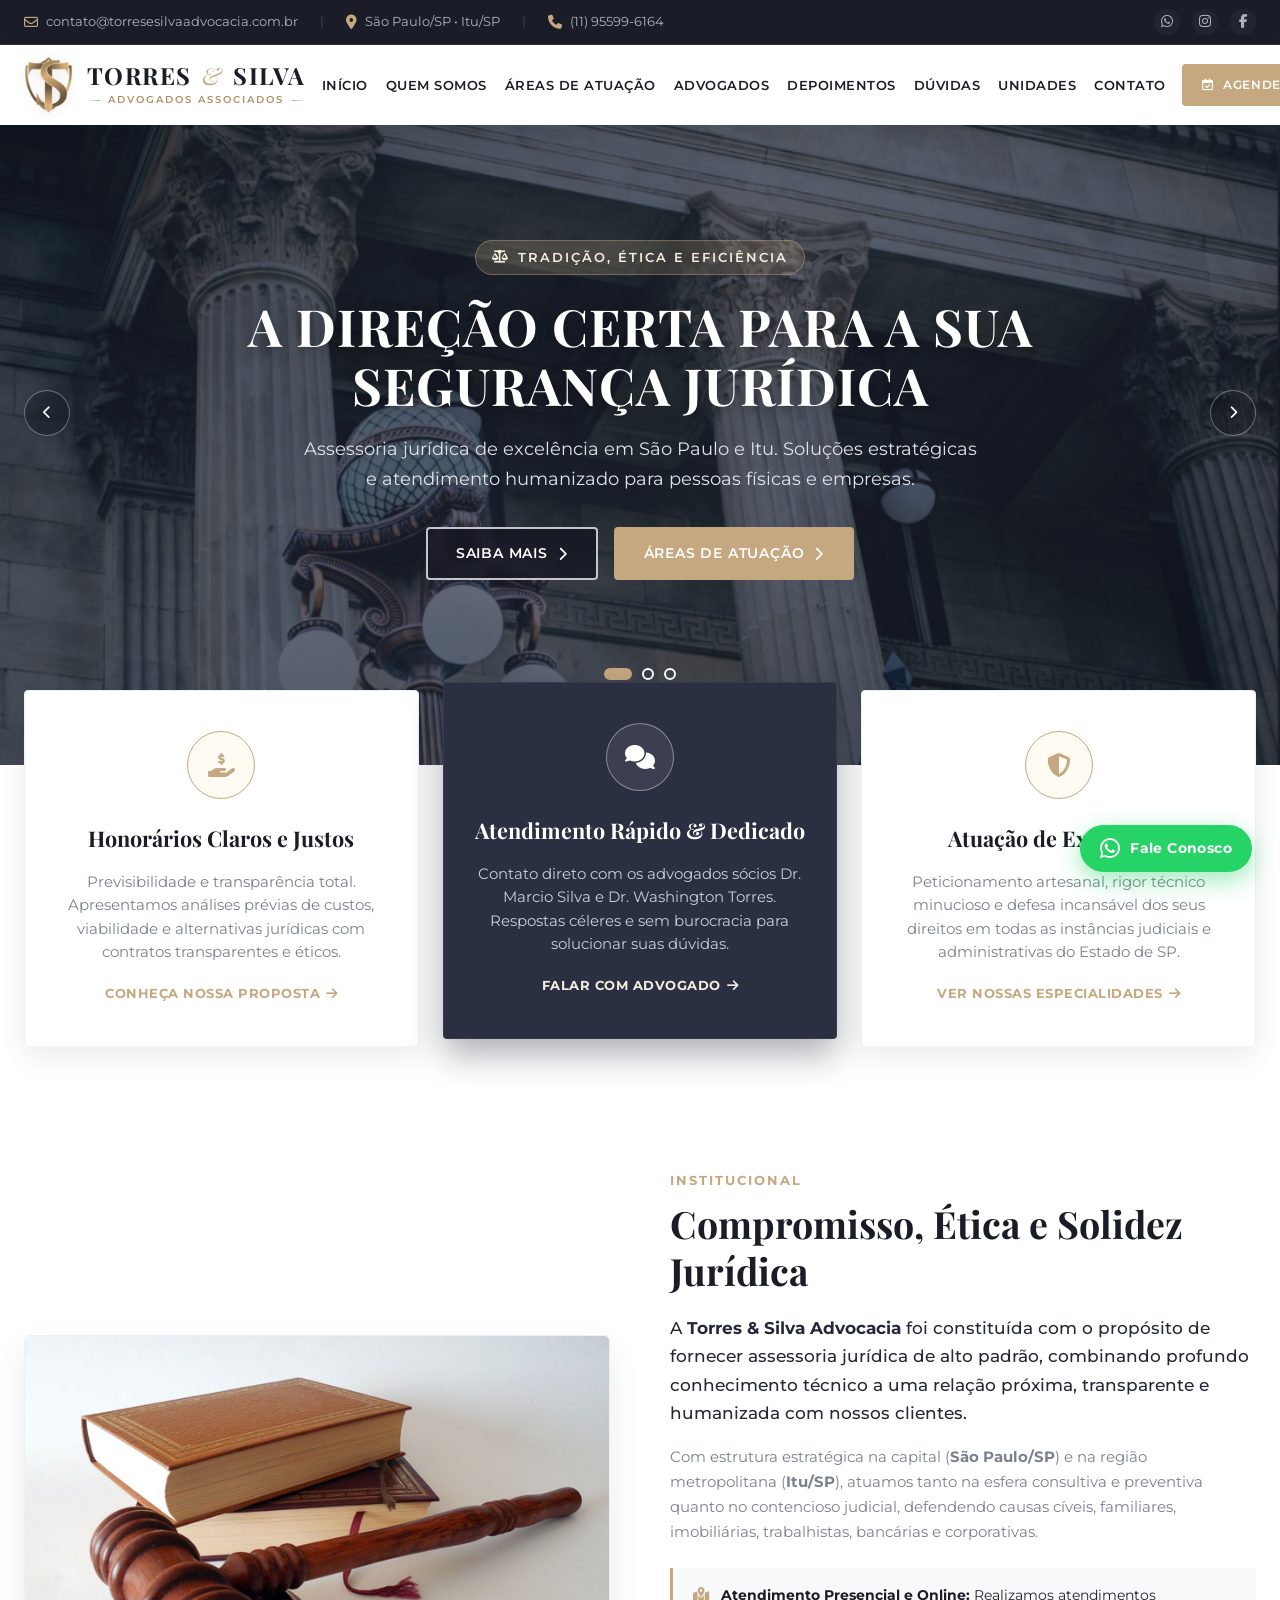
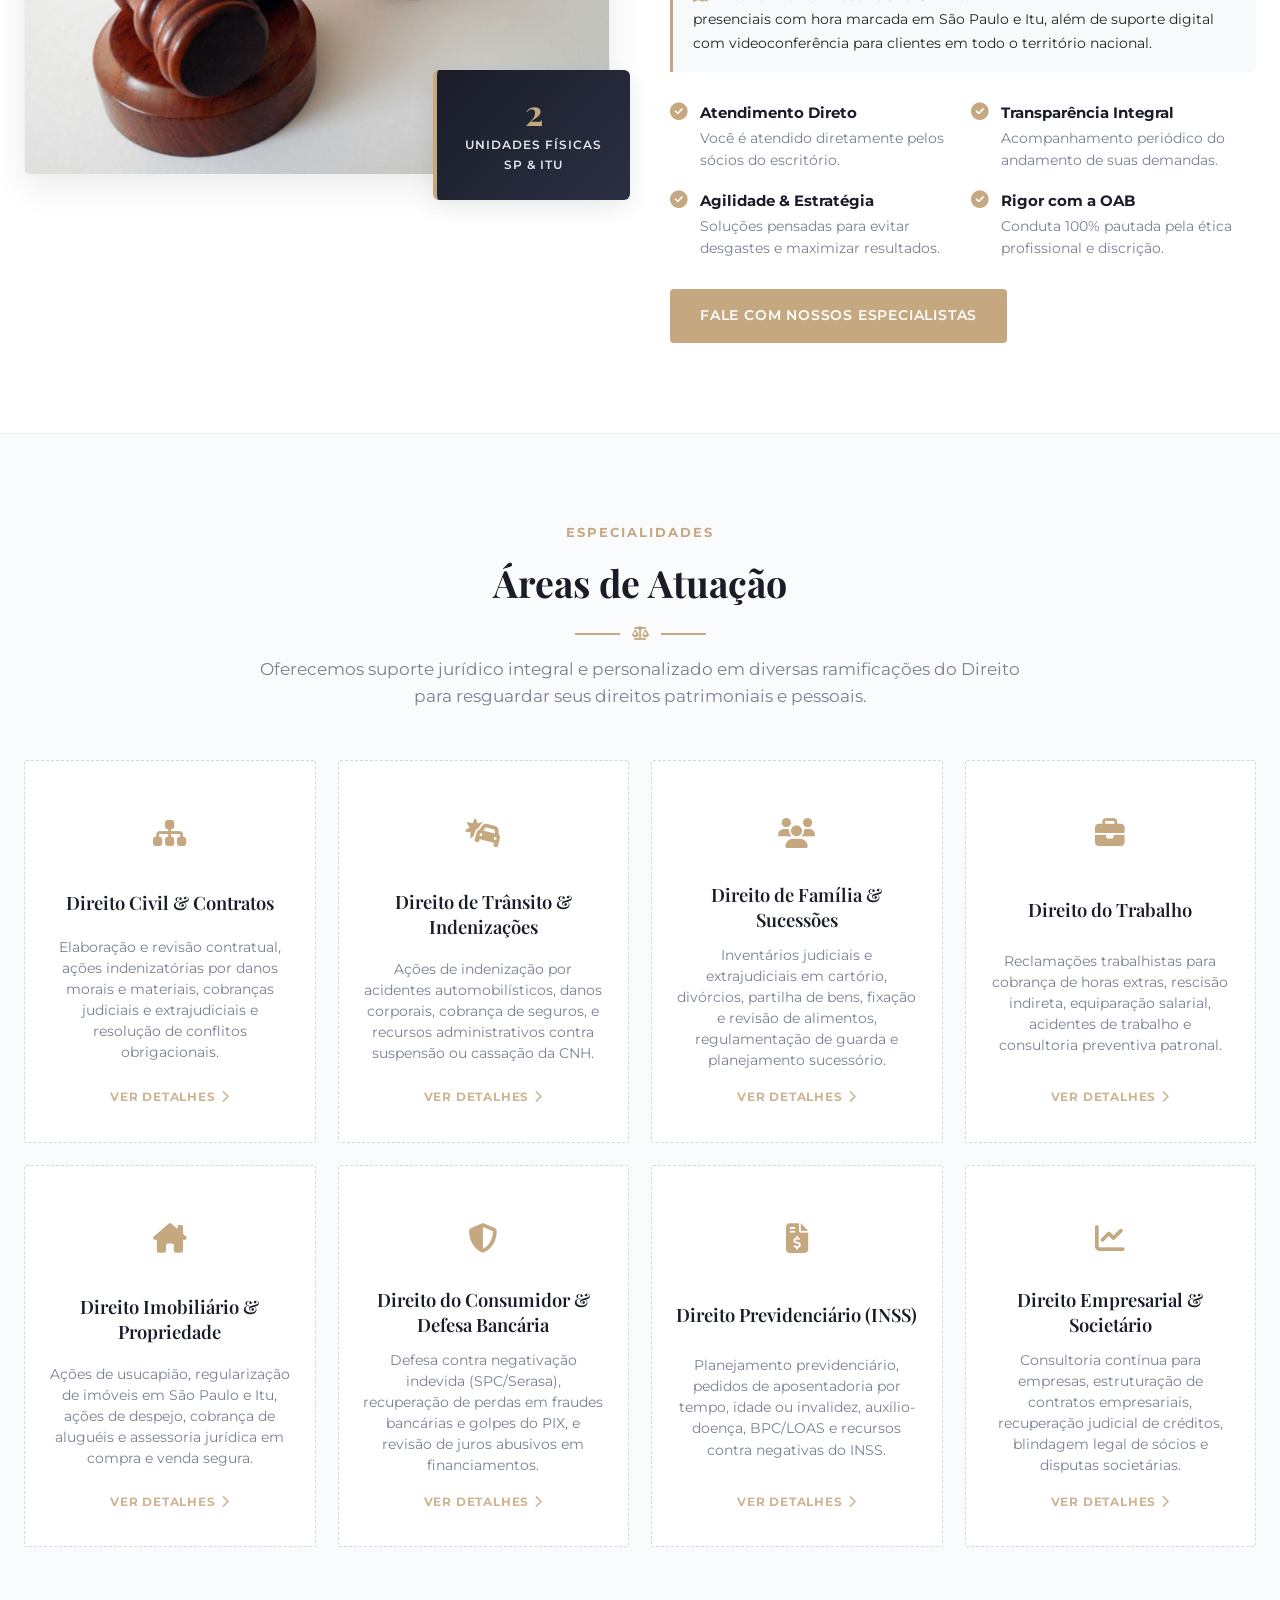
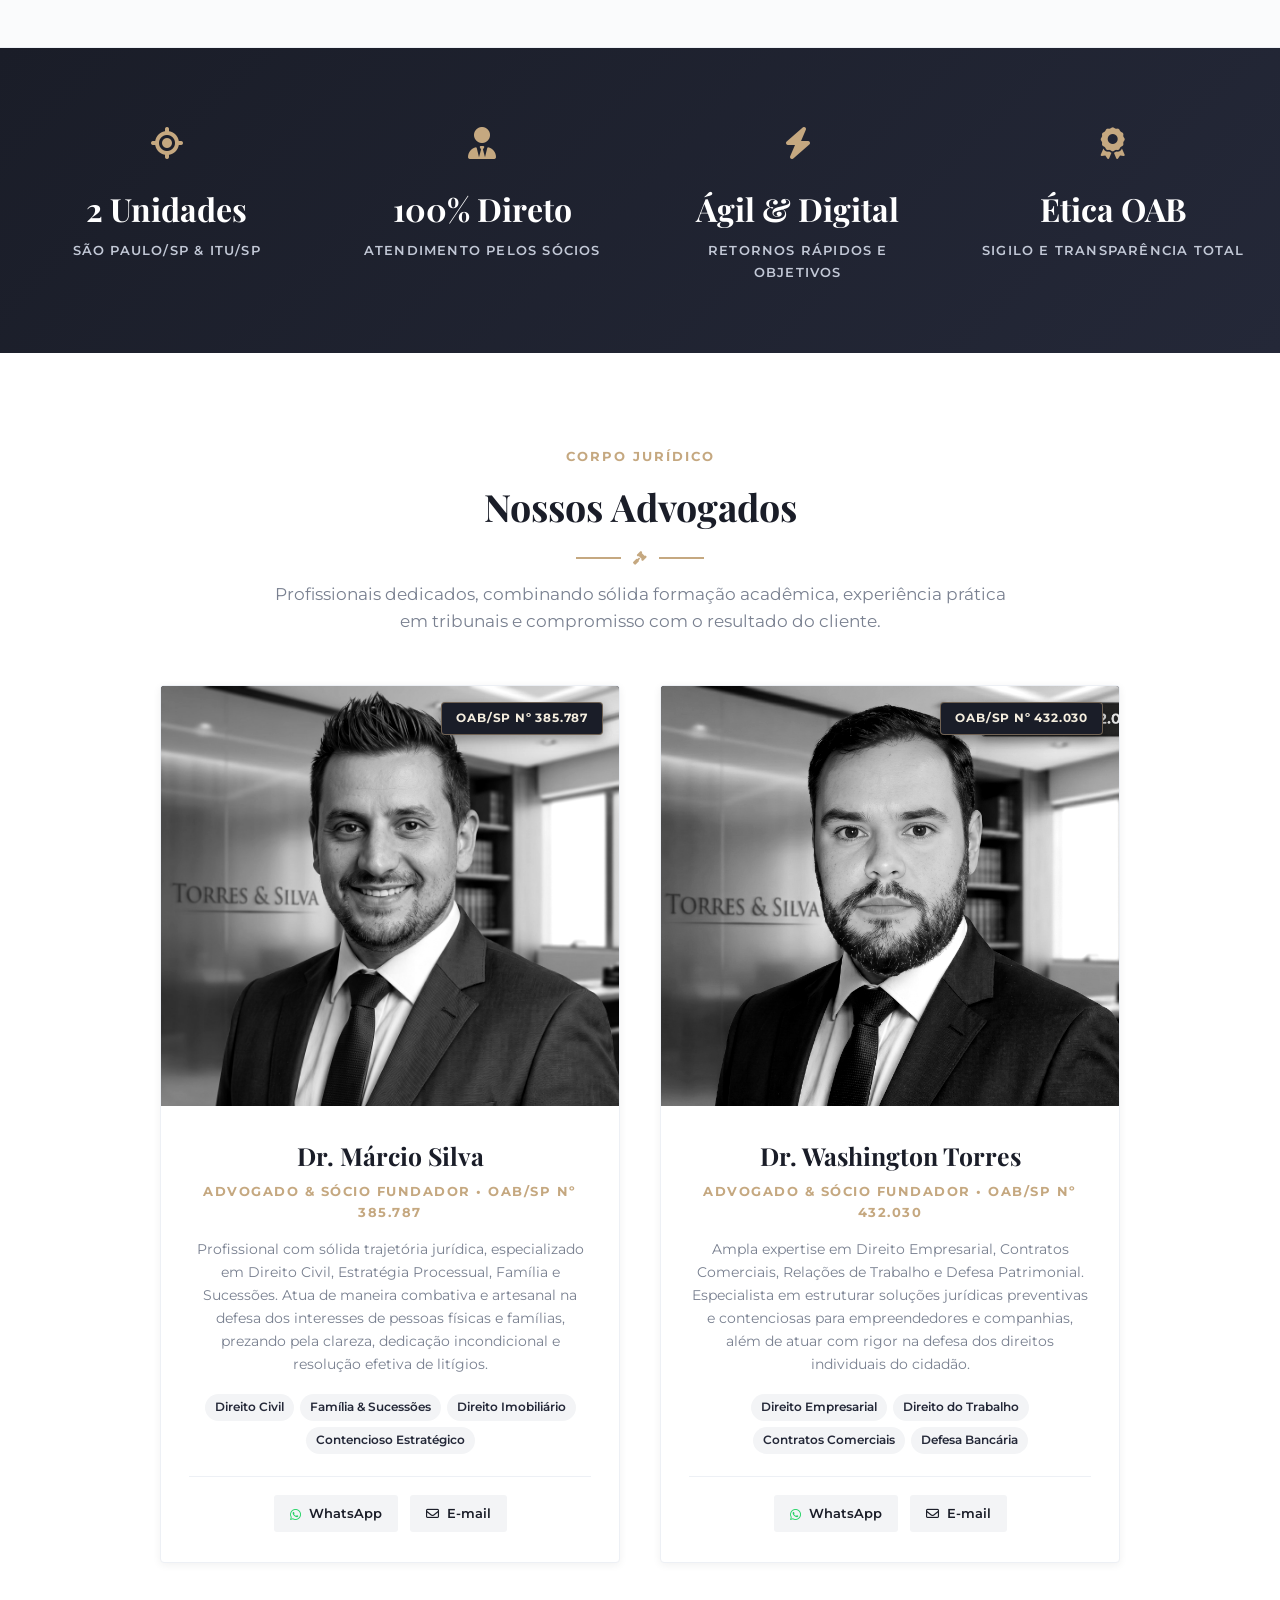
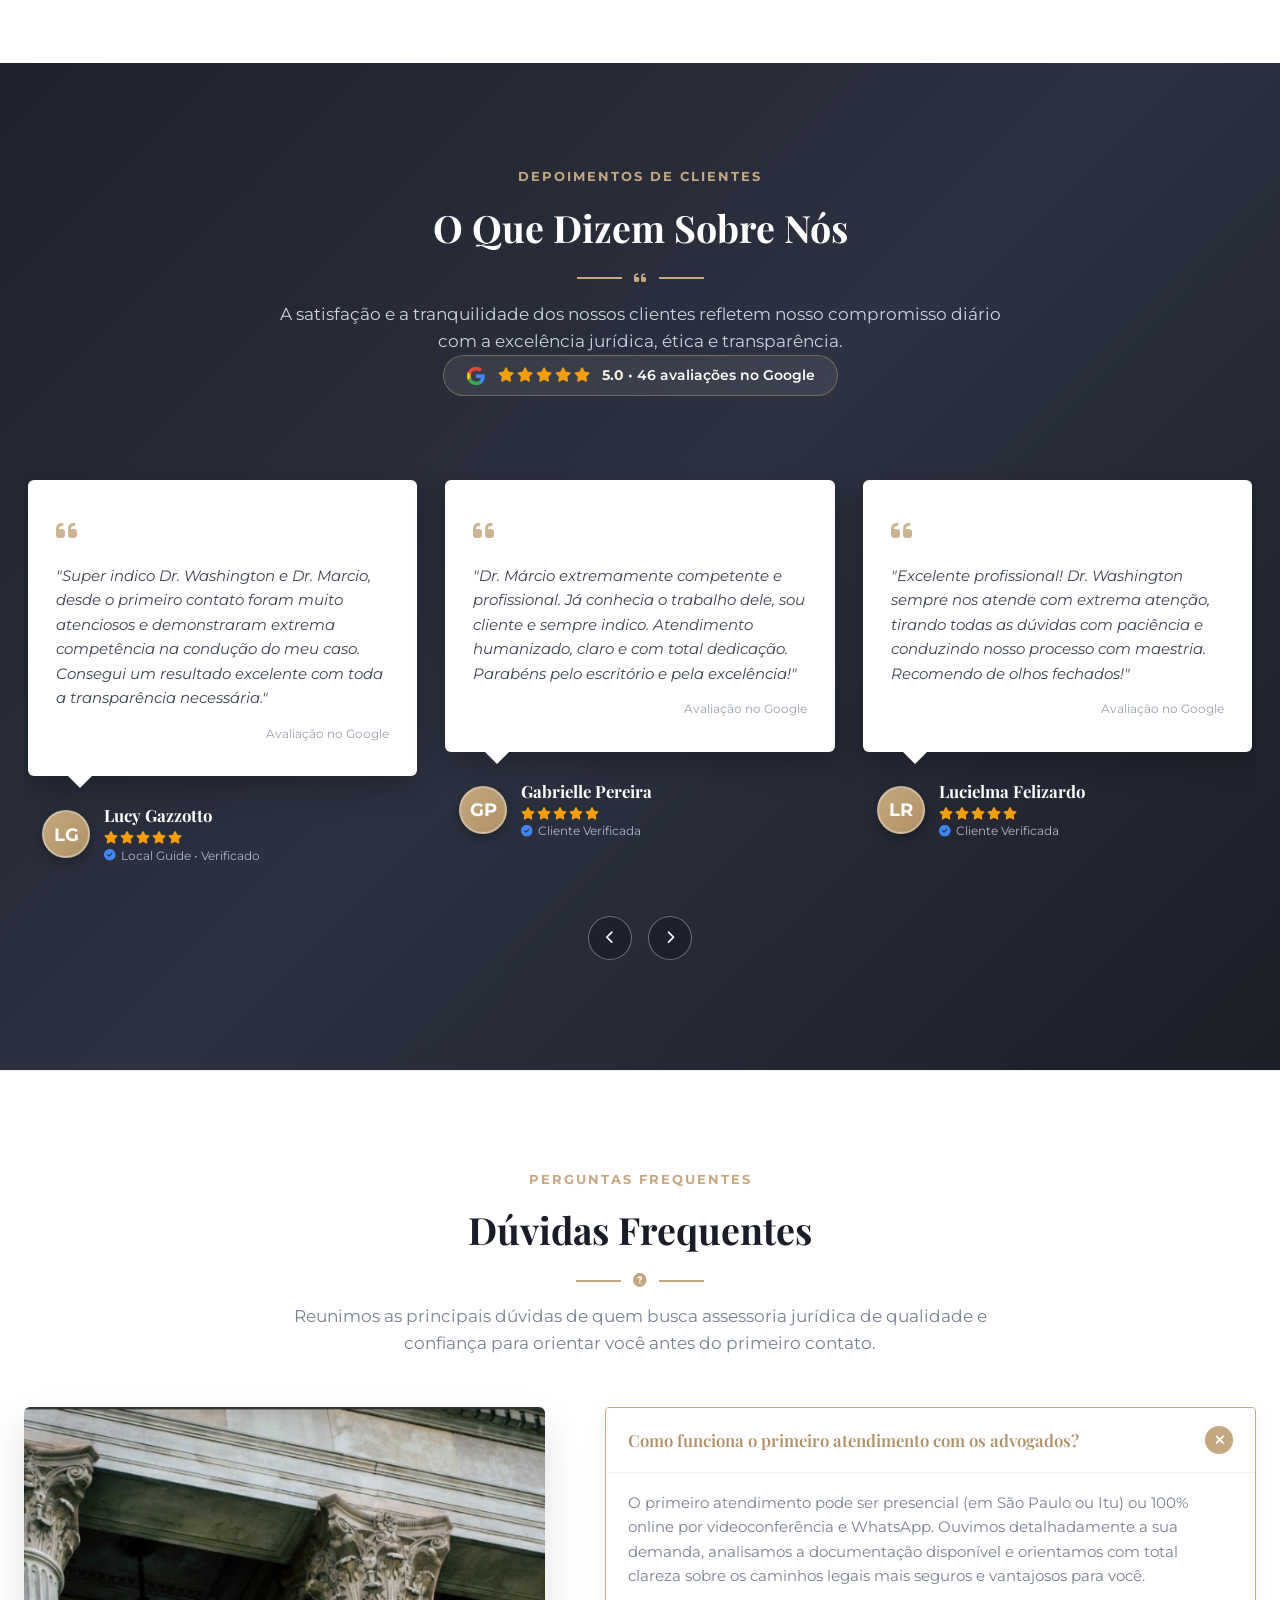
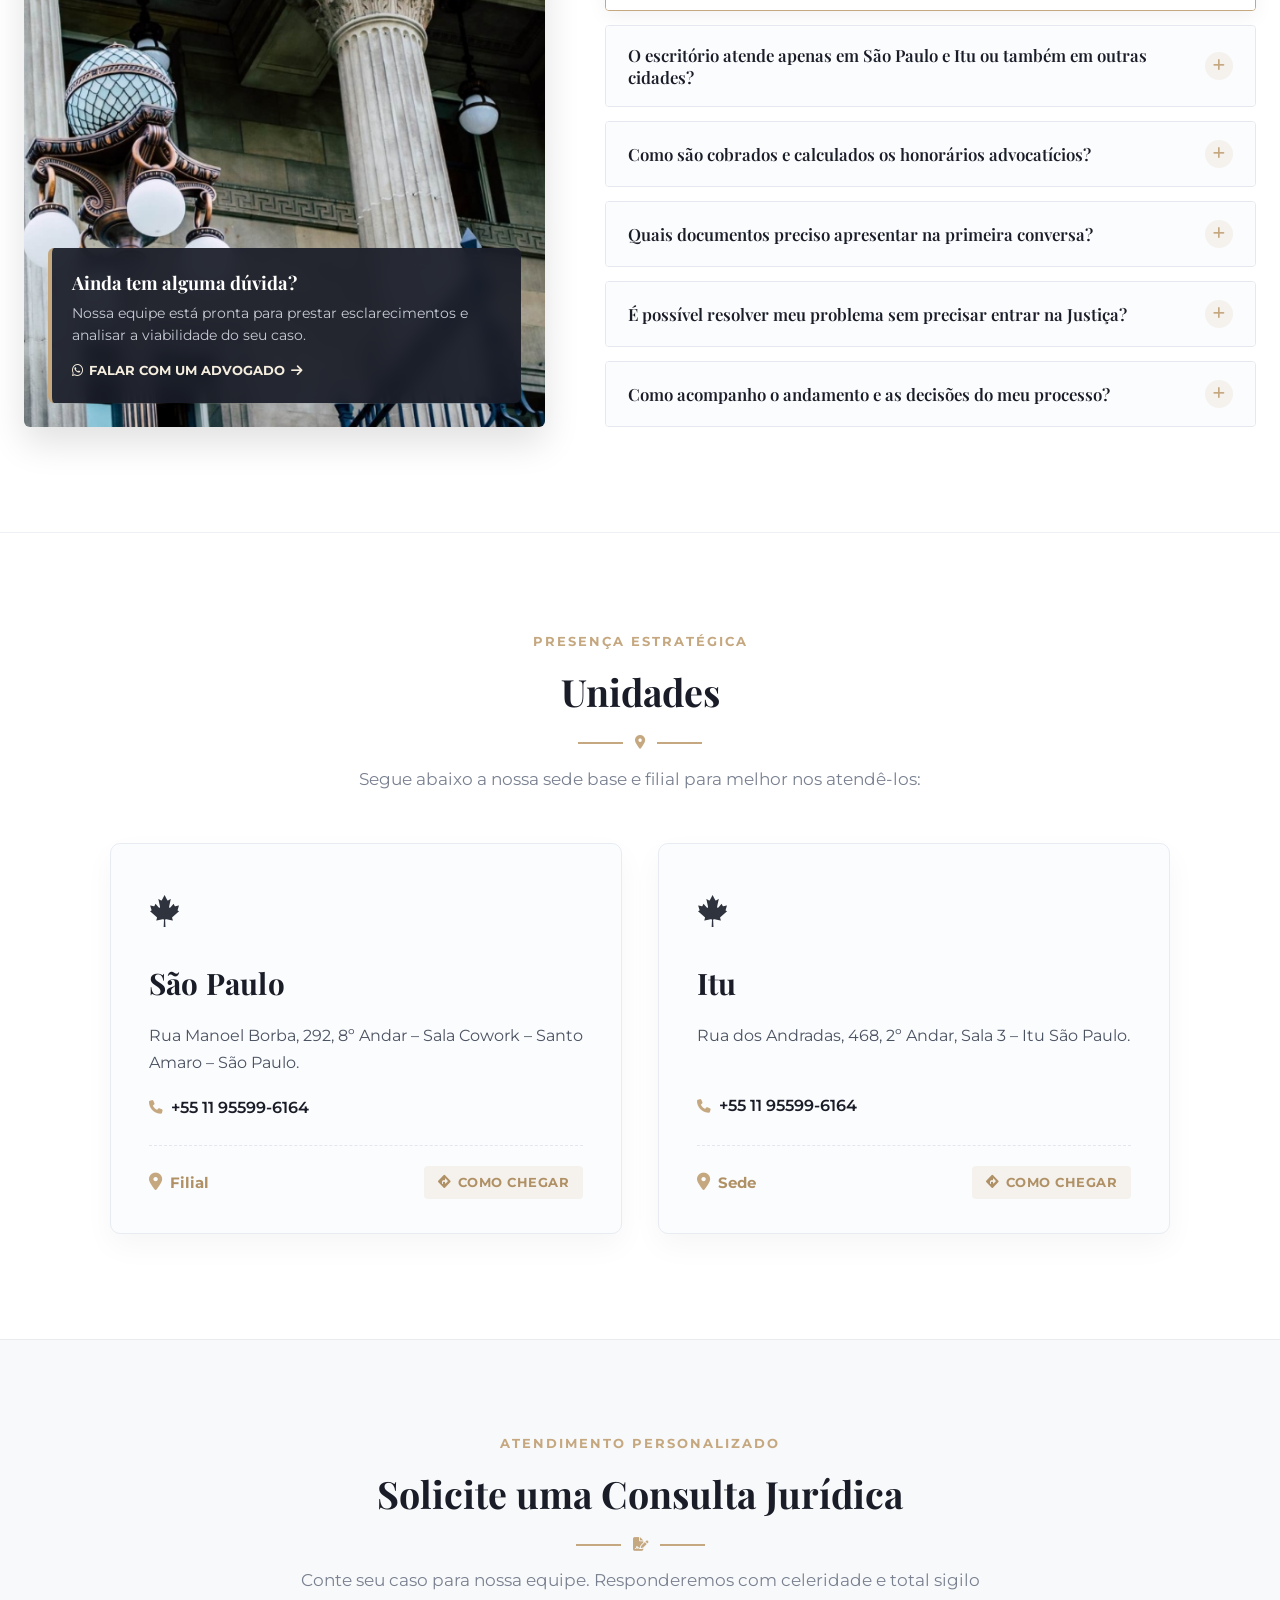
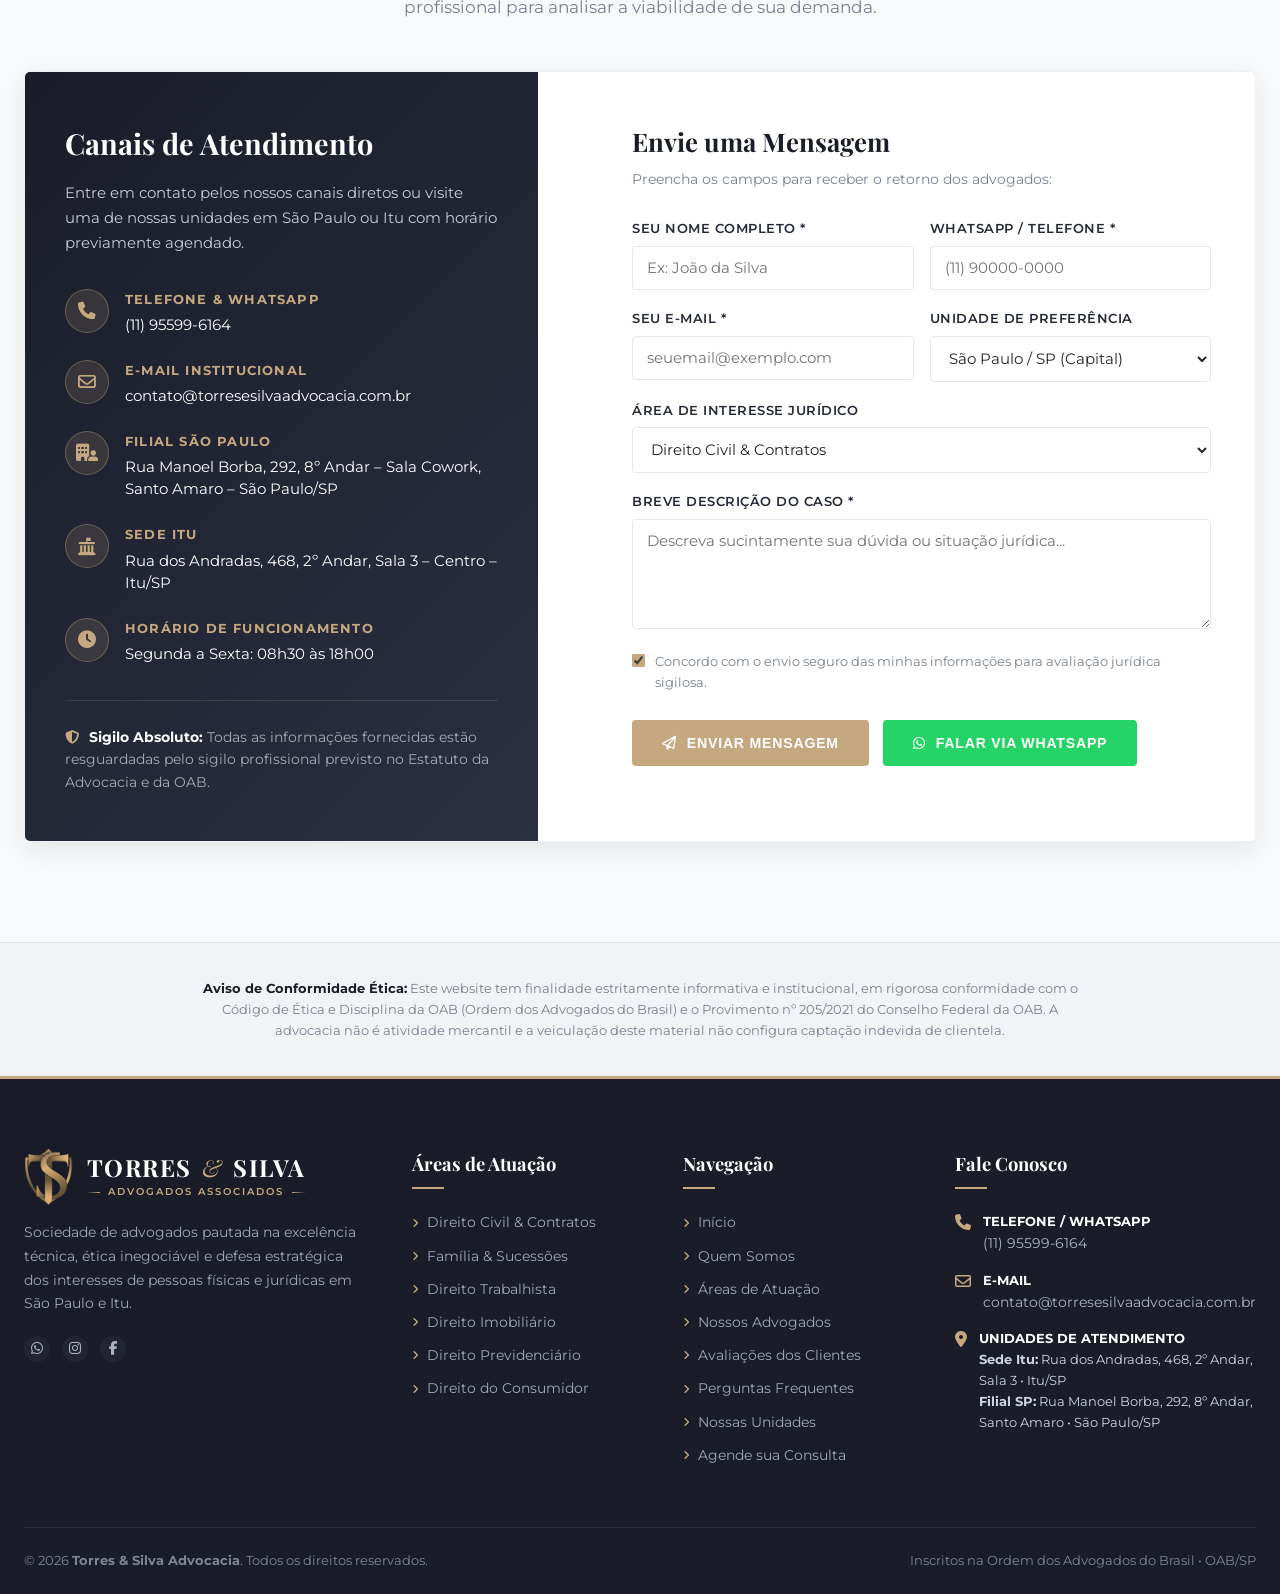
==== index.html @ d755db5c "fix: atualizar foto oficial do Dr. Washington Torres enviada pelo cliente" ====
<!DOCTYPE html>
<html lang="pt-BR">
<head>
  <meta charset="UTF-8">
  <meta name="viewport" content="width=device-width, initial-scale=1.0">
  <title>Torres & Silva Advocacia | Escritório Jurídico em São Paulo e Itu</title>
  <meta name="description" content="Torres & Silva Advocacia. Assessoria jurídica de excelência liderada pelo Dr. Marcio Silva e Dr. Washington Torres. Atuação em São Paulo/SP e Itu/SP nas áreas Cível, Família, Trabalhista, Imobiliário, Consumidor, Previdenciário e Empresarial.">
  <meta name="keywords" content="advogado são paulo, advogado itu, torres e silva advocacia, dr marcio silva, washington torres, direito civil, direito de família, inventário itu, direito trabalhista, direito imobiliário">
  <meta name="author" content="Torres & Silva Advocacia">
  
  <link rel="canonical" href="https://torresesilvaadvocacia.com.br/">

  <!-- Open Graph / Redes Sociais / WhatsApp Preview -->
  <meta property="og:type" content="website">
  <meta property="og:url" content="https://torresesilvaadvocacia.com.br/">
  <meta property="og:title" content="Torres & Silva Advocacia | São Paulo e Itu">
  <meta property="og:description" content="Soluções jurídicas estratégicas, éticas e personalizadas. Fale diretamente com o Dr. Marcio Silva e Dr. Washington Torres.">
  <meta property="og:image" content="https://torresesilvaadvocacia.com.br/assets/images/hero-columns.jpg">
  <meta property="og:locale" content="pt_BR">

  <!-- Twitter Card -->
  <meta name="twitter:card" content="summary_large_image">
  <meta name="twitter:title" content="Torres & Silva Advocacia | São Paulo e Itu">
  <meta name="twitter:description" content="Assessoria jurídica de alto padrão em São Paulo e Itu. Soluções estratégicas e atendimento humanizado.">
  <meta name="twitter:image" content="https://torresesilvaadvocacia.com.br/assets/images/hero-columns.jpg">

  <!-- Schema.org Dados Estruturados (Google Rich Snippets) -->
  <script type="application/ld+json">
  {
    "@context": "https://schema.org",
    "@type": "LegalService",
    "name": "Torres & Silva Advocacia",
    "alternateName": "Torres & Silva Advogados Associados",
    "url": "https://torresesilvaadvocacia.com.br",
    "logo": "https://torresesilvaadvocacia.com.br/assets/images/logo-shield.png",
    "image": "https://torresesilvaadvocacia.com.br/assets/images/hero-columns.jpg",
    "description": "Assessoria jurídica de excelência liderada pelo Dr. Marcio Silva (OAB/SP nº 385.787) e Dr. Washington Torres (OAB/SP nº 432.030). Atuação em São Paulo e Itu.",
    "telephone": "+55-11-95599-6164",
    "email": "contato@torresesilvaadvocacia.com.br",
    "priceRange": "$$",
    "address": [
      {
        "@type": "PostalAddress",
        "streetAddress": "Rua dos Andradas, 468, 2º Andar, Sala 3",
        "addressLocality": "Itu",
        "addressRegion": "SP",
        "addressCountry": "BR"
      },
      {
        "@type": "PostalAddress",
        "streetAddress": "Rua Manoel Borba, 292, 8º Andar, Sala Cowork, Santo Amaro",
        "addressLocality": "São Paulo",
        "addressRegion": "SP",
        "addressCountry": "BR"
      }
    ],
    "aggregateRating": {
      "@type": "AggregateRating",
      "ratingValue": "5.0",
      "reviewCount": "46"
    },
    "sameAs": [
      "https://www.instagram.com/torres_e_silva/",
      "https://www.facebook.com/profile.php?id=61554470925844"
    ]
  }
  </script>

  <!-- Favicon Oficial TS -->
  <link rel="icon" type="image/x-icon" href="favicon.ico">
  <link rel="shortcut icon" type="image/x-icon" href="favicon.ico">
  <link rel="icon" type="image/png" sizes="32x32" href="assets/images/favicon-32x32.png">
  <link rel="icon" type="image/png" sizes="16x16" href="assets/images/favicon-16x16.png">
  <link rel="apple-touch-icon" sizes="180x180" href="assets/images/apple-touch-icon.png">
  <link rel="manifest" href="site.webmanifest">
  <meta name="theme-color" content="#141722">

  <!-- Google Fonts & Font Awesome Icons -->
  <link rel="preconnect" href="https://fonts.googleapis.com">
  <link rel="preconnect" href="https://fonts.gstatic.com" crossorigin>
  <link href="https://fonts.googleapis.com/css2?family=Montserrat:wght@300;400;500;600;700&family=Playfair+Display:ital,wght@0,400;0,600;0,700;0,800;1,400&display=swap" rel="stylesheet">
  <link rel="stylesheet" href="https://cdnjs.cloudflare.com/ajax/libs/font-awesome/6.5.1/css/all.min.css">

  <!-- CSS Customizado com Cache-Buster -->
  <link rel="stylesheet" href="css/style.css?v=1.2">
</head>
<body>

  <!-- ===================================================================
       TOP BAR (Screenshot 1 & 2)
       =================================================================== -->
  <div class="top-bar">
    <div class="container">
      <div class="top-bar-left">
        <div class="top-bar-item top-bar-email">
          <i class="fa-regular fa-envelope"></i>
          <a href="mailto:contato@torresesilvaadvocacia.com.br">contato@torresesilvaadvocacia.com.br</a>
        </div>
        <span class="top-bar-separator top-bar-sep-email">|</span>
        <div class="top-bar-item top-bar-location">
          <i class="fa-solid fa-location-dot"></i>
          <span>São Paulo/SP &bull; Itu/SP</span>
        </div>
        <span class="top-bar-separator">|</span>
        <div class="top-bar-item top-bar-phone">
          <i class="fa-solid fa-phone"></i>
          <a href="tel:+5511955996164">(11) 95599-6164</a>
        </div>
      </div>

      <div class="top-bar-right">
        <a href="https://wa.me/5511955996164?text=Ol%C3%A1%2C%20gostaria%20de%20informa%C3%A7%C3%B5es%20sobre%20atendimento%20jur%C3%ADdico." target="_blank" class="top-social-link" title="WhatsApp Oficial">
          <i class="fa-brands fa-whatsapp"></i>
        </a>
        <a href="https://www.instagram.com/torres_e_silva/" target="_blank" class="top-social-link" title="Instagram @torres_e_silva">
          <i class="fa-brands fa-instagram"></i>
        </a>
        <a href="https://www.facebook.com/profile.php?id=61554470925844" target="_blank" class="top-social-link" title="Facebook Torres & Silva Advocacia">
          <i class="fa-brands fa-facebook-f"></i>
        </a>
      </div>
    </div>
  </div>

  <!-- ===================================================================
       HEADER & NAVBAR
       =================================================================== -->
  <header class="main-header">
    <div class="container">
      <nav class="navbar">
        <!-- Logo Oficial Adaptado -->
        <a href="#inicio" class="site-logo" title="Torres & Silva Advogados Associados">
          <img src="assets/images/logo-shield.png" alt="Brasão Torres & Silva" class="logo-shield-img">
          <div class="logo-text-wrap">
            <span class="logo-brand">TORRES <span class="logo-amp">&</span> SILVA</span>
            <span class="logo-sub">ADVOGADOS ASSOCIADOS</span>
          </div>
        </a>

        <!-- Menu Desktop -->
        <ul class="nav-menu">
          <li><a href="#inicio" class="nav-link active">Início</a></li>
          <li><a href="#sobre" class="nav-link">Quem Somos</a></li>
          <li><a href="#areas" class="nav-link">Áreas de Atuação</a></li>
          <li><a href="#advogados" class="nav-link">Advogados</a></li>
          <li><a href="#depoimentos" class="nav-link">Depoimentos</a></li>
          <li><a href="#duvidas" class="nav-link">Dúvidas</a></li>
          <li><a href="#unidades" class="nav-link">Unidades</a></li>
          <li><a href="#contato" class="nav-link">Contato</a></li>
        </ul>

        <!-- Botão CTA -->
        <div class="header-cta">
          <a href="#contato" class="btn btn-gold">
            <i class="fa-regular fa-calendar-check"></i> Agende sua Consulta
          </a>
        </div>

        <!-- Botão Mobile -->
        <button class="mobile-toggle" aria-label="Abrir Menu">
          <i class="fa-solid fa-bars"></i>
        </button>
      </nav>
    </div>
  </header>

  <main>
    <!-- ===================================================================
         HERO CAROUSEL / SLIDER (Screenshots 1 & 2)
         =================================================================== -->
    <section class="hero-slider-section" id="inicio">
      <div class="hero-slider">
        <!-- Slide 1: Colunas clássicas (Screenshot 1) -->
        <div class="hero-slide active" style="background-image: url('assets/images/hero-columns.jpg');">
          <div class="hero-overlay"></div>
          <div class="container hero-content">
            <span class="hero-badge">
              <i class="fa-solid fa-scale-balanced"></i> Tradição, Ética e Eficiência
            </span>
            <h1 class="hero-title">A DIREÇÃO CERTA PARA A SUA SEGURANÇA JURÍDICA</h1>
            <p class="hero-description">
              Assessoria jurídica de excelência em São Paulo e Itu. Soluções estratégicas e atendimento humanizado para pessoas físicas e empresas.
            </p>
            <div class="hero-actions">
              <a href="#sobre" class="btn btn-outline-white">Saiba Mais <i class="fa-solid fa-chevron-right"></i></a>
              <a href="#areas" class="btn btn-gold">Áreas de Atuação <i class="fa-solid fa-chevron-right"></i></a>
            </div>
          </div>
        </div>

        <!-- Slide 2: Deusa Themis / Balança (Screenshot 2) -->
        <div class="hero-slide" style="background-image: url('assets/images/hero-themis.jpg');">
          <div class="hero-overlay"></div>
          <div class="container hero-content">
            <span class="hero-badge">
              <i class="fa-solid fa-shield-halved"></i> Defesa Combativa e Personalizada
            </span>
            <h2 class="hero-title">SOLUÇÕES JURÍDICAS EFICAZES E ESTRATÉGICAS</h2>
            <p class="hero-description">
              Atuação consultiva e contenciosa com rigor técnico, transparência total e proximidade direta com os advogados responsáveis.
            </p>
            <div class="hero-actions">
              <a href="https://wa.me/5511955996164?text=Ol%C3%A1%2C%20gostaria%20de%20falar%20com%20um%20advogado%20da%20Torres%20%26%20Silva." target="_blank" class="btn btn-whatsapp-solid">
                <i class="fa-brands fa-whatsapp"></i> Falar no WhatsApp
              </a>
              <a href="#contato" class="btn btn-gold">Agendar Consulta <i class="fa-solid fa-chevron-right"></i></a>
            </div>
          </div>
        </div>

        <!-- Slide 3: Atendimento e Foco em Resultados (Corredor Corporativo) -->
        <div class="hero-slide" style="background-image: url('assets/images/hero-corridor.jpg');">
          <div class="hero-overlay"></div>
          <div class="container hero-content">
            <span class="hero-badge">
              <i class="fa-solid fa-users"></i> Atendimento em São Paulo & Itu
            </span>
            <h2 class="hero-title">DEFESA INCANSÁVEL DOS SEUS INTERESSES</h2>
            <p class="hero-description">
              Sob a liderança dos sócios fundadores Dr. Marcio Silva e Dr. Washington Torres, unimos conhecimento jurídico sólido e foco em resultados.
            </p>
            <div class="hero-actions">
              <a href="#advogados" class="btn btn-outline-white">Conheça os Advogados <i class="fa-solid fa-chevron-right"></i></a>
              <a href="#contato" class="btn btn-gold">Fale Conosco <i class="fa-solid fa-chevron-right"></i></a>
            </div>
          </div>
        </div>
      </div>

      <!-- Controles do Slider (Screenshot 1 & 2) -->
      <button class="slider-arrow slider-prev" aria-label="Slide anterior">
        <i class="fa-solid fa-chevron-left"></i>
      </button>
      <button class="slider-arrow slider-next" aria-label="Próximo slide">
        <i class="fa-solid fa-chevron-right"></i>
      </button>

      <!-- Indicadores de Pontos -->
      <div class="slider-dots">
        <button class="dot active" data-slide="0" aria-label="Ir para slide 1"></button>
        <button class="dot" data-slide="1" aria-label="Ir para slide 2"></button>
        <button class="dot" data-slide="2" aria-label="Ir para slide 3"></button>
      </div>
    </section>

    <!-- ===================================================================
         3 OVERLAPPING FEATURE CARDS (Screenshot 3)
         =================================================================== -->
    <section class="overlap-cards-section">
      <div class="container">
        <div class="cards-grid-3">
          <!-- Card 1: Honorários Justos e Claros (Fair Fees) -->
          <div class="feature-card card-white">
            <div class="card-icon-circle">
              <i class="fa-solid fa-hand-holding-dollar"></i>
            </div>
            <h3>Honorários Claros e Justos</h3>
            <p>
              Previsibilidade e transparência total. Apresentamos análises prévias de custos, viabilidade e alternativas jurídicas com contratos transparentes e éticos.
            </p>
            <a href="#contato" class="card-link">Conheça Nossa Proposta <i class="fa-solid fa-arrow-right"></i></a>
          </div>

          <!-- Card 2: Consulta & Atendimento Rápido (Free Consultation - Destaque escuro) -->
          <div class="feature-card card-dark">
            <div class="card-icon-circle">
              <i class="fa-solid fa-comments"></i>
            </div>
            <h3>Atendimento Rápido & Dedicado</h3>
            <p>
              Contato direto com os advogados sócios Dr. Marcio Silva e Dr. Washington Torres. Respostas céleres e sem burocracia para solucionar suas dúvidas.
            </p>
            <a href="https://wa.me/5511955996164?text=Ol%C3%A1%2C%20gostaria%20de%20um%20atendimento%20jur%C3%ADdico." target="_blank" class="card-link">Falar com Advogado <i class="fa-solid fa-arrow-right"></i></a>
          </div>

          <!-- Card 3: Atuação de Excelência (Quality Representation) -->
          <div class="feature-card card-white">
            <div class="card-icon-circle">
              <i class="fa-solid fa-shield-halved"></i>
            </div>
            <h3>Atuação de Excelência</h3>
            <p>
              Peticionamento artesanal, rigor técnico minucioso e defesa incansável dos seus direitos em todas as instâncias judiciais e administrativas do Estado de SP.
            </p>
            <a href="#areas" class="card-link">Ver Nossas Especialidades <i class="fa-solid fa-arrow-right"></i></a>
          </div>
        </div>
      </div>
    </section>

    <!-- ===================================================================
         QUEM SOMOS (SOBRE O ESCRITÓRIO)
         =================================================================== -->
    <section class="about-section" id="sobre">
      <div class="container">
        <div class="about-grid">
          <div class="about-image-wrapper">
            <img src="assets/images/martelo-livros-direito.png" alt="Torres & Silva Advocacia - Compromisso e Justiça" class="about-main-img">
            <div class="about-experience-badge">
              <div class="badge-number">2</div>
              <div class="badge-text">Unidades Físicas<br>SP & Itu</div>
            </div>
          </div>

          <div class="about-content">
            <span class="sub-badge">Institucional</span>
            <h2>Compromisso, Ética e Solidez Jurídica</h2>
            <p class="about-lead">
              A <strong>Torres & Silva Advocacia</strong> foi constituída com o propósito de fornecer assessoria jurídica de alto padrão, combinando profundo conhecimento técnico a uma relação próxima, transparente e humanizada com nossos clientes.
            </p>
            <p class="about-text">
              Com estrutura estratégica na capital (<strong>São Paulo/SP</strong>) e na região metropolitana (<strong>Itu/SP</strong>), atuamos tanto na esfera consultiva e preventiva quanto no contencioso judicial, defendendo causas cíveis, familiares, imobiliárias, trabalhistas, bancárias e corporativas.
            </p>

            <div class="about-locations-box">
              <i class="fa-solid fa-map-location-dot" style="color: var(--gold); margin-right: 8px;"></i>
              <strong>Atendimento Presencial e Online:</strong> Realizamos atendimentos presenciais com hora marcada em São Paulo e Itu, além de suporte digital com videoconferência para clientes em todo o território nacional.
            </div>

            <div class="about-highlights">
              <div class="highlight-item">
                <i class="fa-solid fa-check-circle"></i>
                <div>
                  <h4>Atendimento Direto</h4>
                  <p>Você é atendido diretamente pelos sócios do escritório.</p>
                </div>
              </div>
              <div class="highlight-item">
                <i class="fa-solid fa-check-circle"></i>
                <div>
                  <h4>Transparência Integral</h4>
                  <p>Acompanhamento periódico do andamento de suas demandas.</p>
                </div>
              </div>
              <div class="highlight-item">
                <i class="fa-solid fa-check-circle"></i>
                <div>
                  <h4>Agilidade & Estratégia</h4>
                  <p>Soluções pensadas para evitar desgastes e maximizar resultados.</p>
                </div>
              </div>
              <div class="highlight-item">
                <i class="fa-solid fa-check-circle"></i>
                <div>
                  <h4>Rigor com a OAB</h4>
                  <p>Conduta 100% pautada pela ética profissional e discrição.</p>
                </div>
              </div>
            </div>

            <a href="#contato" class="btn btn-gold">Fale com Nossos Especialistas</a>
          </div>
        </div>
      </div>
    </section>

    <!-- ===================================================================
         ÁREAS DE ATUAÇÃO (Screenshot 4)
         Minimalist dashed grid with centered gold line icons
         =================================================================== -->
    <section class="practice-areas-section" id="areas">
      <div class="container">
        <div class="section-header">
          <span class="sub-badge">Especialidades</span>
          <h2>Áreas de Atuação</h2>
          <div class="divider-line">
            <i class="fa-solid fa-scale-balanced"></i>
          </div>
          <p>
            Oferecemos suporte jurídico integral e personalizado em diversas ramificações do Direito para resguardar seus direitos patrimoniais e pessoais.
          </p>
        </div>

        <div class="areas-grid">
          <!-- Área 1: Direito Civil -->
          <div class="area-card" data-area="civil">
            <div class="area-icon-wrap">
              <i class="fa-solid fa-sitemap"></i>
            </div>
            <h3>Direito Civil & Contratos</h3>
            <p>
              Elaboração e revisão contratual, ações indenizatórias por danos morais e materiais, cobranças judiciais e extrajudiciais e resolução de conflitos obrigacionais.
            </p>
            <span class="area-more-btn">Ver Detalhes <i class="fa-solid fa-chevron-right"></i></span>
          </div>

          <!-- Área 2: Direito de Trânsito & Indenizações -->
          <div class="area-card" data-area="transito">
            <div class="area-icon-wrap">
              <i class="fa-solid fa-car-burst"></i>
            </div>
            <h3>Direito de Trânsito & Indenizações</h3>
            <p>
              Ações de indenização por acidentes automobilísticos, danos corporais, cobrança de seguros, e recursos administrativos contra suspensão ou cassação da CNH.
            </p>
            <span class="area-more-btn">Ver Detalhes <i class="fa-solid fa-chevron-right"></i></span>
          </div>

          <!-- Área 3: Direito de Família & Sucessões -->
          <div class="area-card" data-area="familia">
            <div class="area-icon-wrap">
              <i class="fa-solid fa-users"></i>
            </div>
            <h3>Direito de Família & Sucessões</h3>
            <p>
              Inventários judiciais e extrajudiciais em cartório, divórcios, partilha de bens, fixação e revisão de alimentos, regulamentação de guarda e planejamento sucessório.
            </p>
            <span class="area-more-btn">Ver Detalhes <i class="fa-solid fa-chevron-right"></i></span>
          </div>

          <!-- Área 4: Direito do Trabalho -->
          <div class="area-card" data-area="trabalho">
            <div class="area-icon-wrap">
              <i class="fa-solid fa-briefcase"></i>
            </div>
            <h3>Direito do Trabalho</h3>
            <p>
              Reclamações trabalhistas para cobrança de horas extras, rescisão indireta, equiparação salarial, acidentes de trabalho e consultoria preventiva patronal.
            </p>
            <span class="area-more-btn">Ver Detalhes <i class="fa-solid fa-chevron-right"></i></span>
          </div>

          <!-- Área 5: Direito Imobiliário -->
          <div class="area-card" data-area="imobiliario">
            <div class="area-icon-wrap">
              <i class="fa-solid fa-house-chimney"></i>
            </div>
            <h3>Direito Imobiliário & Propriedade</h3>
            <p>
              Ações de usucapião, regularização de imóveis em São Paulo e Itu, ações de despejo, cobrança de aluguéis e assessoria jurídica em compra e venda segura.
            </p>
            <span class="area-more-btn">Ver Detalhes <i class="fa-solid fa-chevron-right"></i></span>
          </div>

          <!-- Área 6: Direito do Consumidor & Defesa Bancária -->
          <div class="area-card" data-area="consumidor">
            <div class="area-icon-wrap">
              <i class="fa-solid fa-shield-halved"></i>
            </div>
            <h3>Direito do Consumidor & Defesa Bancária</h3>
            <p>
              Defesa contra negativação indevida (SPC/Serasa), recuperação de perdas em fraudes bancárias e golpes do PIX, e revisão de juros abusivos em financiamentos.
            </p>
            <span class="area-more-btn">Ver Detalhes <i class="fa-solid fa-chevron-right"></i></span>
          </div>

          <!-- Área 7: Direito Previdenciário -->
          <div class="area-card" data-area="previdenciario">
            <div class="area-icon-wrap">
              <i class="fa-solid fa-file-invoice-dollar"></i>
            </div>
            <h3>Direito Previdenciário (INSS)</h3>
            <p>
              Planejamento previdenciário, pedidos de aposentadoria por tempo, idade ou invalidez, auxílio-doença, BPC/LOAS e recursos contra negativas do INSS.
            </p>
            <span class="area-more-btn">Ver Detalhes <i class="fa-solid fa-chevron-right"></i></span>
          </div>

          <!-- Área 8: Direito Empresarial -->
          <div class="area-card" data-area="empresarial">
            <div class="area-icon-wrap">
              <i class="fa-solid fa-chart-line"></i>
            </div>
            <h3>Direito Empresarial & Societário</h3>
            <p>
              Consultoria contínua para empresas, estruturação de contratos empresariais, recuperação judicial de créditos, blindagem legal de sócios e disputas societárias.
            </p>
            <span class="area-more-btn">Ver Detalhes <i class="fa-solid fa-chevron-right"></i></span>
          </div>
        </div>
      </div>
    </section>

    <!-- ===================================================================
         DIFERENCIAIS & NÚMEROS (Metrics Banner)
         =================================================================== -->
    <section class="metrics-section" id="diferenciais">
      <div class="container">
        <div class="metrics-grid">
          <div class="metric-item">
            <div class="metric-icon"><i class="fa-solid fa-location-crosshairs"></i></div>
            <div class="metric-title">2 Unidades</div>
            <div class="metric-label">São Paulo/SP & Itu/SP</div>
          </div>

          <div class="metric-item">
            <div class="metric-icon"><i class="fa-solid fa-user-tie"></i></div>
            <div class="metric-title">100% Direto</div>
            <div class="metric-label">Atendimento pelos Sócios</div>
          </div>

          <div class="metric-item">
            <div class="metric-icon"><i class="fa-solid fa-bolt"></i></div>
            <div class="metric-title">Ágil & Digital</div>
            <div class="metric-label">Retornos Rápidos e Objetivos</div>
          </div>

          <div class="metric-item">
            <div class="metric-icon"><i class="fa-solid fa-award"></i></div>
            <div class="metric-title">Ética OAB</div>
            <div class="metric-label">Sigilo e Transparência Total</div>
          </div>
        </div>
      </div>
    </section>

    <!-- ===================================================================
         NOSSOS ADVOGADOS (Screenshot 5)
         Dr. Marcio Silva e Dr. Washington Torres
         =================================================================== -->
    <section class="attorneys-section" id="advogados">
      <div class="container">
        <div class="section-header">
          <span class="sub-badge">Corpo Jurídico</span>
          <h2>Nossos Advogados</h2>
          <div class="divider-line">
            <i class="fa-solid fa-gavel"></i>
          </div>
          <p>
            Profissionais dedicados, combinando sólida formação acadêmica, experiência prática em tribunais e compromisso com o resultado do cliente.
          </p>
        </div>

        <div class="attorneys-grid-2">
          <!-- Advogado 1: Dr. Marcio Silva -->
          <div class="attorney-card">
            <div class="attorney-image-wrap">
              <img src="assets/images/lawyer-marcio-silva.jpg" alt="Dr. Márcio Silva - Advogado Sócio">
              <div class="attorney-oab-badge">OAB/SP nº 385.787</div>
            </div>
            <div class="attorney-info">
              <h3 class="attorney-name">Dr. Márcio Silva</h3>
              <div class="attorney-role">Advogado & Sócio Fundador &bull; OAB/SP nº 385.787</div>
              <p class="attorney-bio">
                Profissional com sólida trajetória jurídica, especializado em Direito Civil, Estratégia Processual, Família e Sucessões. Atua de maneira combativa e artesanal na defesa dos interesses de pessoas físicas e famílias, prezando pela clareza, dedicação incondicional e resolução efetiva de litígios.
              </p>
              <div class="attorney-tags">
                <span class="attorney-tag">Direito Civil</span>
                <span class="attorney-tag">Família & Sucessões</span>
                <span class="attorney-tag">Direito Imobiliário</span>
                <span class="attorney-tag">Contencioso Estratégico</span>
              </div>
              <div class="attorney-social">
                <a href="https://wa.me/5511955996164?text=Ol%C3%A1%2C%20Dr.%20Marcio%20Silva.%20Gostaria%20de%20um%20atendimento%20jur%C3%ADdico." target="_blank" class="attorney-btn" title="Falar no WhatsApp">
                  <i class="fa-brands fa-whatsapp" style="color: #25d366;"></i> WhatsApp
                </a>
                <a href="mailto:contato@torresesilvaadvocacia.com.br?subject=Contato%20para%20Dr.%20Marcio%20Silva" class="attorney-btn" title="Enviar E-mail">
                  <i class="fa-regular fa-envelope"></i> E-mail
                </a>
              </div>
            </div>
          </div>

          <!-- Advogado 2: Dr. Washington Torres -->
          <div class="attorney-card">
            <div class="attorney-image-wrap">
              <img src="assets/images/lawyer-washington-torres.jpg?v=1.3" alt="Dr. Washington Torres - Advogado Sócio">
              <div class="attorney-oab-badge">OAB/SP nº 432.030</div>
            </div>
            <div class="attorney-info">
              <h3 class="attorney-name">Dr. Washington Torres</h3>
              <div class="attorney-role">Advogado & Sócio Fundador &bull; OAB/SP nº 432.030</div>
              <p class="attorney-bio">
                Ampla expertise em Direito Empresarial, Contratos Comerciais, Relações de Trabalho e Defesa Patrimonial. Especialista em estruturar soluções jurídicas preventivas e contenciosas para empreendedores e companhias, além de atuar com rigor na defesa dos direitos individuais do cidadão.
              </p>
              <div class="attorney-tags">
                <span class="attorney-tag">Direito Empresarial</span>
                <span class="attorney-tag">Direito do Trabalho</span>
                <span class="attorney-tag">Contratos Comerciais</span>
                <span class="attorney-tag">Defesa Bancária</span>
              </div>
              <div class="attorney-social">
                <a href="https://wa.me/5511955996164?text=Ol%C3%A1%2C%20Dr.%20Washington%20Torres.%20Gostaria%20de%20um%20atendimento%20jur%C3%ADdico." target="_blank" class="attorney-btn" title="Falar no WhatsApp">
                  <i class="fa-brands fa-whatsapp" style="color: #25d366;"></i> WhatsApp
                </a>
                <a href="mailto:contato@torresesilvaadvocacia.com.br?subject=Contato%20para%20Dr.%20Washington%20Torres" class="attorney-btn" title="Enviar E-mail">
                  <i class="fa-regular fa-envelope"></i> E-mail
                </a>
              </div>
            </div>
          </div>
        </div>
      </div>
    </section>

    <!-- ===================================================================
         TESTIMONIALS / DEPOIMENTOS (Screenshot 2 - Google Reviews 5.0)
         =================================================================== -->
    <section class="testimonials-section" id="depoimentos">
      <div class="testimonials-overlay"></div>
      <div class="container">
        <div class="section-header text-center">
          <span class="sub-badge">Depoimentos de Clientes</span>
          <h2>O Que Dizem Sobre Nós</h2>
          <div class="divider-line">
            <i class="fa-solid fa-quote-left"></i>
          </div>
          <p>
            A satisfação e a tranquilidade dos nossos clientes refletem nosso compromisso diário com a excelência jurídica, ética e transparência.
          </p>

          <!-- Selo Google Reviews 5.0 Estrelas -->
          <div class="google-rating-badge">
            <svg class="google-icon-svg" viewBox="0 0 24 24" width="20" height="20">
              <path fill="#4285F4" d="M22.56 12.25c0-.78-.07-1.53-.2-2.25H12v4.26h5.92c-.26 1.37-1.04 2.53-2.21 3.31v2.77h3.57c2.08-1.92 3.28-4.74 3.28-8.09z"/>
              <path fill="#34A853" d="M12 23c2.97 0 5.46-.98 7.28-2.66l-3.57-2.77c-.98.66-2.23 1.06-3.71 1.06-2.86 0-5.29-1.93-6.16-4.53H2.18v2.84C3.99 20.53 7.7 23 12 23z"/>
              <path fill="#FBBC05" d="M5.84 14.09c-.22-.66-.35-1.36-.35-2.09s.13-1.43.35-2.09V7.06H2.18C1.43 8.55 1 10.22 1 12s.43 3.45 1.18 4.94l2.85-2.22.81-.63z"/>
              <path fill="#EA4335" d="M12 5.38c1.62 0 3.06.56 4.21 1.64l3.15-3.15C17.45 2.09 14.97 1 12 1 7.7 1 3.99 3.47 2.18 7.06l3.66 2.84c.87-2.6 3.3-4.52 6.16-4.52z"/>
            </svg>
            <div class="google-stars">
              <i class="fa-solid fa-star"></i>
              <i class="fa-solid fa-star"></i>
              <i class="fa-solid fa-star"></i>
              <i class="fa-solid fa-star"></i>
              <i class="fa-solid fa-star"></i>
            </div>
            <span class="google-score-text"><strong>5.0</strong> &bull; 46 avaliações no Google</span>
          </div>
        </div>

        <!-- Slider de Avaliações -->
        <div class="testimonials-slider-wrap">
          <div class="testimonials-track">

            <!-- Card 1: Lucy Gazzotto -->
            <div class="testimonial-card-item">
              <div class="testimonial-bubble">
                <div>
                  <div class="quote-icon"><i class="fa-solid fa-quote-left"></i></div>
                  <p class="testimonial-text">
                    "Super indico Dr. Washington e Dr. Marcio, desde o primeiro contato foram muito atenciosos e demonstraram extrema competência na condução do meu caso. Consegui um resultado excelente com toda a transparência necessária."
                  </p>
                </div>
                <div class="testimonial-date">Avaliação no Google</div>
              </div>
              <div class="testimonial-author-wrap">
                <div class="author-avatar">LG</div>
                <div class="author-info">
                  <h4>Lucy Gazzotto</h4>
                  <div class="author-stars">
                    <i class="fa-solid fa-star"></i>
                    <i class="fa-solid fa-star"></i>
                    <i class="fa-solid fa-star"></i>
                    <i class="fa-solid fa-star"></i>
                    <i class="fa-solid fa-star"></i>
                  </div>
                  <div class="author-verified">
                    <i class="fa-solid fa-circle-check"></i> Local Guide &bull; Verificado
                  </div>
                </div>
              </div>
            </div>

            <!-- Card 2: Gabrielle Pereira -->
            <div class="testimonial-card-item">
              <div class="testimonial-bubble">
                <div>
                  <div class="quote-icon"><i class="fa-solid fa-quote-left"></i></div>
                  <p class="testimonial-text">
                    "Dr. Márcio extremamente competente e profissional. Já conhecia o trabalho dele, sou cliente e sempre indico. Atendimento humanizado, claro e com total dedicação. Parabéns pelo escritório e pela excelência!"
                  </p>
                </div>
                <div class="testimonial-date">Avaliação no Google</div>
              </div>
              <div class="testimonial-author-wrap">
                <div class="author-avatar">GP</div>
                <div class="author-info">
                  <h4>Gabrielle Pereira</h4>
                  <div class="author-stars">
                    <i class="fa-solid fa-star"></i>
                    <i class="fa-solid fa-star"></i>
                    <i class="fa-solid fa-star"></i>
                    <i class="fa-solid fa-star"></i>
                    <i class="fa-solid fa-star"></i>
                  </div>
                  <div class="author-verified">
                    <i class="fa-solid fa-circle-check"></i> Cliente Verificada
                  </div>
                </div>
              </div>
            </div>

            <!-- Card 3: Lucielma Felizardo -->
            <div class="testimonial-card-item">
              <div class="testimonial-bubble">
                <div>
                  <div class="quote-icon"><i class="fa-solid fa-quote-left"></i></div>
                  <p class="testimonial-text">
                    "Excelente profissional! Dr. Washington sempre nos atende com extrema atenção, tirando todas as dúvidas com paciência e conduzindo nosso processo com maestria. Recomendo de olhos fechados!"
                  </p>
                </div>
                <div class="testimonial-date">Avaliação no Google</div>
              </div>
              <div class="testimonial-author-wrap">
                <div class="author-avatar">LR</div>
                <div class="author-info">
                  <h4>Lucielma Felizardo</h4>
                  <div class="author-stars">
                    <i class="fa-solid fa-star"></i>
                    <i class="fa-solid fa-star"></i>
                    <i class="fa-solid fa-star"></i>
                    <i class="fa-solid fa-star"></i>
                    <i class="fa-solid fa-star"></i>
                  </div>
                  <div class="author-verified">
                    <i class="fa-solid fa-circle-check"></i> Cliente Verificada
                  </div>
                </div>
              </div>
            </div>

            <!-- Card 4: Ailton Jose -->
            <div class="testimonial-card-item">
              <div class="testimonial-bubble">
                <div>
                  <div class="quote-icon"><i class="fa-solid fa-quote-left"></i></div>
                  <p class="testimonial-text">
                    "Nota 10, resolvi meu caso muito rápido, pessoal super atenciosos estão de parabéns! Resolveram exatamente como prometeram, sem enrolação e com muita agilidade."
                  </p>
                </div>
                <div class="testimonial-date">Avaliação no Google</div>
              </div>
              <div class="testimonial-author-wrap">
                <div class="author-avatar">AJ</div>
                <div class="author-info">
                  <h4>Ailton Jose</h4>
                  <div class="author-stars">
                    <i class="fa-solid fa-star"></i>
                    <i class="fa-solid fa-star"></i>
                    <i class="fa-solid fa-star"></i>
                    <i class="fa-solid fa-star"></i>
                    <i class="fa-solid fa-star"></i>
                  </div>
                  <div class="author-verified">
                    <i class="fa-solid fa-circle-check"></i> Cliente Verificado
                  </div>
                </div>
              </div>
            </div>

            <!-- Card 5: Cristiano Rodrigues -->
            <div class="testimonial-card-item">
              <div class="testimonial-bubble">
                <div>
                  <div class="quote-icon"><i class="fa-solid fa-quote-left"></i></div>
                  <p class="testimonial-text">
                    "Excelente profissional. O Dr. Washington foi sempre muito atencioso, esclarecendo todas as minhas dúvidas com clareza, transparência e muita rapidez. Escritório impecável."
                  </p>
                </div>
                <div class="testimonial-date">Avaliação no Google</div>
              </div>
              <div class="testimonial-author-wrap">
                <div class="author-avatar">CR</div>
                <div class="author-info">
                  <h4>Cristiano Rodrigues</h4>
                  <div class="author-stars">
                    <i class="fa-solid fa-star"></i>
                    <i class="fa-solid fa-star"></i>
                    <i class="fa-solid fa-star"></i>
                    <i class="fa-solid fa-star"></i>
                    <i class="fa-solid fa-star"></i>
                  </div>
                  <div class="author-verified">
                    <i class="fa-solid fa-circle-check"></i> Cliente Verificado
                  </div>
                </div>
              </div>
            </div>

            <!-- Card 6: Thays Santos -->
            <div class="testimonial-card-item">
              <div class="testimonial-bubble">
                <div>
                  <div class="quote-icon"><i class="fa-solid fa-quote-left"></i></div>
                  <p class="testimonial-text">
                    "Um advogado muito experiente, muito competente, tem muito respeito e dedicação pelos casos. Fui muito bem acolhida e informada sobre cada etapa do processo."
                  </p>
                </div>
                <div class="testimonial-date">Avaliação no Google</div>
              </div>
              <div class="testimonial-author-wrap">
                <div class="author-avatar">TS</div>
                <div class="author-info">
                  <h4>Thays Santos</h4>
                  <div class="author-stars">
                    <i class="fa-solid fa-star"></i>
                    <i class="fa-solid fa-star"></i>
                    <i class="fa-solid fa-star"></i>
                    <i class="fa-solid fa-star"></i>
                    <i class="fa-solid fa-star"></i>
                  </div>
                  <div class="author-verified">
                    <i class="fa-solid fa-circle-check"></i> Cliente Verificada
                  </div>
                </div>
              </div>
            </div>

          </div>
        </div>

        <!-- Botões de Navegação -->
        <div class="testimonials-nav-btns">
          <button class="test-nav-btn" id="testPrevBtn" aria-label="Depoimento Anterior">
            <i class="fa-solid fa-chevron-left"></i>
          </button>
          <button class="test-nav-btn" id="testNextBtn" aria-label="Próximo Depoimento">
            <i class="fa-solid fa-chevron-right"></i>
          </button>
        </div>
      </div>
    </section>

    <!-- ===================================================================
         FAQ / DÚVIDAS FREQUENTES (Screenshot 1 - Frequently Asked Questions)
         =================================================================== -->
    <section class="faq-section" id="duvidas">
      <div class="container">
        <div class="section-header text-center">
          <span class="sub-badge">Perguntas Frequentes</span>
          <h2>Dúvidas Frequentes</h2>
          <div class="divider-line">
            <i class="fa-solid fa-circle-question"></i>
          </div>
          <p>
            Reunimos as principais dúvidas de quem busca assessoria jurídica de qualidade e confiança para orientar você antes do primeiro contato.
          </p>
        </div>

        <div class="faq-grid">
          <!-- Coluna Esquerda: Imagem e Card Flutuante de Contato Rápido -->
          <div class="faq-image-side">
            <div class="faq-image-card">
              <img src="assets/images/hero-office.jpg" alt="Atendimento Jurídico Especializado Torres & Silva">
              <div class="faq-badge-floating">
                <h4>Ainda tem alguma dúvida?</h4>
                <p>Nossa equipe está pronta para prestar esclarecimentos e analisar a viabilidade do seu caso.</p>
                <a href="https://wa.me/5511955996164?text=Ol%C3%A1%2C%20tenho%20uma%20d%C3%BAvida%20jur%C3%ADdica%20e%20gostaria%20de%20orienta%C3%A7%C3%A3o." target="_blank">
                  <i class="fa-brands fa-whatsapp"></i> Falar com um Advogado <i class="fa-solid fa-arrow-right"></i>
                </a>
              </div>
            </div>
          </div>

          <!-- Coluna Direita: Acordeom de Perguntas e Respostas -->
          <div class="faq-accordion-side">
            <div class="faq-accordion">

              <!-- FAQ 1 -->
              <div class="faq-item active">
                <button class="faq-question" type="button">
                  <span>Como funciona o primeiro atendimento com os advogados?</span>
                  <div class="faq-icon"><i class="fa-solid fa-plus"></i></div>
                </button>
                <div class="faq-answer">
                  <p>
                    O primeiro atendimento pode ser presencial (em São Paulo ou Itu) ou 100% online por videoconferência e WhatsApp. Ouvimos detalhadamente a sua demanda, analisamos a documentação disponível e orientamos com total clareza sobre os caminhos legais mais seguros e vantajosos para você.
                  </p>
                </div>
              </div>

              <!-- FAQ 2 -->
              <div class="faq-item">
                <button class="faq-question" type="button">
                  <span>O escritório atende apenas em São Paulo e Itu ou também em outras cidades?</span>
                  <div class="faq-icon"><i class="fa-solid fa-plus"></i></div>
                </button>
                <div class="faq-answer">
                  <p>
                    Além de nossas duas unidades físicas para atendimento presencial agendado, atuamos em todo o Estado de São Paulo e em âmbito nacional por meio da advocacia digital (sistemas e-SAJ, PJe e Projudi), proporcionando a mesma excelência e segurança onde quer que você esteja.
                  </p>
                </div>
              </div>

              <!-- FAQ 3 -->
              <div class="faq-item">
                <button class="faq-question" type="button">
                  <span>Como são cobrados e calculados os honorários advocatícios?</span>
                  <div class="faq-icon"><i class="fa-solid fa-plus"></i></div>
                </button>
                <div class="faq-answer">
                  <p>
                    Nossos honorários seguem estritamente a tabela e o Código de Ética da OAB/SP. Conforme a complexidade da causa, os valores podem ser pré-fixados, parcelados ou vinculados ao êxito da ação (ad exitum), com total transparência e contrato formal detalhado antes de qualquer início de trabalho.
                  </p>
                </div>
              </div>

              <!-- FAQ 4 -->
              <div class="faq-item">
                <button class="faq-question" type="button">
                  <span>Quais documentos preciso apresentar na primeira conversa?</span>
                  <div class="faq-icon"><i class="fa-solid fa-plus"></i></div>
                </button>
                <div class="faq-answer">
                  <p>
                    Documento de identificação (RG/CPF ou CNH), comprovante de endereço recente e os documentos ou mensagens pertinentes ao fato (contratos, conversas de WhatsApp, e-mails, notificações, boletins de ocorrência, etc.). Se faltar algum item, nossa equipe instrui como providenciar.
                  </p>
                </div>
              </div>

              <!-- FAQ 5 -->
              <div class="faq-item">
                <button class="faq-question" type="button">
                  <span>É possível resolver meu problema sem precisar entrar na Justiça?</span>
                  <div class="faq-icon"><i class="fa-solid fa-plus"></i></div>
                </button>
                <div class="faq-answer">
                  <p>
                    Sim! Sempre priorizamos a via extrajudicial através de notificações formais, mediações e acordos negociais sempre que isso for vantajoso para o cliente. A solução amigável é geralmente muito mais rápida, reduz custos e evita o desgaste emocional de um processo judicial demorado.
                  </p>
                </div>
              </div>

              <!-- FAQ 6 -->
              <div class="faq-item">
                <button class="faq-question" type="button">
                  <span>Como acompanho o andamento e as decisões do meu processo?</span>
                  <div class="faq-icon"><i class="fa-solid fa-plus"></i></div>
                </button>
                <div class="faq-answer">
                  <p>
                    Praticamos uma comunicação transparente e proativa. Sempre que houver movimentação relevante, despachos ou prazos cumpridos, você é informado diretamente por WhatsApp ou e-mail, em linguagem acessível e descomplicada, sem termos técnicos que dificultem sua compreensão.
                  </p>
                </div>
              </div>

            </div>
          </div>
        </div>
      </div>
    </section>

    <!-- ===================================================================
         UNIDADES / LOCALIZAÇÃO (Sede Itu & Filial São Paulo - Print)
         =================================================================== -->
    <section class="units-section" id="unidades">
      <div class="container">
        <div class="section-header text-center">
          <span class="sub-badge">Presença Estratégica</span>
          <h2>Unidades</h2>
          <div class="divider-line">
            <i class="fa-solid fa-location-dot"></i>
          </div>
          <p>
            Segue abaixo a nossa sede base e filial para melhor nos atendê-los:
          </p>
        </div>

        <div class="units-grid">
          <!-- Card 1: São Paulo (Filial) -->
          <div class="unit-card">
            <div class="unit-card-content">
              <div class="unit-icon-top">
                <i class="fa-brands fa-canadian-maple-leaf"></i>
              </div>
              <h3 class="unit-city-title">São Paulo</h3>
              <p class="unit-address-text">
                Rua Manoel Borba, 292, 8º Andar &ndash; Sala Cowork &ndash; Santo Amaro &ndash; São Paulo.
              </p>
              <a href="tel:+5511955996164" class="unit-phone-link">
                <i class="fa-solid fa-phone" style="font-size: 0.85rem; color: var(--gold);"></i> +55 11 95599-6164
              </a>
            </div>

            <div class="unit-card-footer">
              <div class="unit-badge-tag">
                <i class="fa-solid fa-location-dot"></i> Filial
              </div>
              <div class="unit-map-btn-wrap">
                <a href="https://maps.google.com/?q=Rua+Manoel+Borba,+292+-+Santo+Amaro,+S%C3%A3o+Paulo+-+SP" target="_blank" class="unit-route-btn" title="Abrir localização no Google Maps">
                  <i class="fa-solid fa-diamond-turn-right"></i> Como Chegar
                </a>
              </div>
            </div>
          </div>

          <!-- Card 2: Itu (Sede) -->
          <div class="unit-card">
            <div class="unit-card-content">
              <div class="unit-icon-top">
                <i class="fa-brands fa-canadian-maple-leaf"></i>
              </div>
              <h3 class="unit-city-title">Itu</h3>
              <p class="unit-address-text">
                Rua dos Andradas, 468, 2º Andar, Sala 3 &ndash; Itu São Paulo.
              </p>
              <a href="tel:+5511955996164" class="unit-phone-link">
                <i class="fa-solid fa-phone" style="font-size: 0.85rem; color: var(--gold);"></i> +55 11 95599-6164
              </a>
            </div>

            <div class="unit-card-footer">
              <div class="unit-badge-tag">
                <i class="fa-solid fa-location-dot"></i> Sede
              </div>
              <div class="unit-map-btn-wrap">
                <a href="https://maps.google.com/?q=Rua+dos+Andradas,+468+-+Centro,+Itu+-+SP" target="_blank" class="unit-route-btn" title="Abrir localização no Google Maps">
                  <i class="fa-solid fa-diamond-turn-right"></i> Como Chegar
                </a>
              </div>
            </div>
          </div>
        </div>
      </div>
    </section>

    <!-- ===================================================================
         CONSULTATION / CONTATO (Screenshot 5 bottom & form)
         =================================================================== -->
    <section class="consultation-section" id="contato">
      <div class="container">
        <div class="section-header">
          <span class="sub-badge">Atendimento Personalizado</span>
          <h2>Solicite uma Consulta Jurídica</h2>
          <div class="divider-line">
            <i class="fa-solid fa-file-signature"></i>
          </div>
          <p>
            Conte seu caso para nossa equipe. Responderemos com celeridade e total sigilo profissional para analisar a viabilidade de sua demanda.
          </p>
        </div>

        <div class="consultation-wrapper">
          <!-- Coluna 1: Dados de Contato e Unidades -->
          <div class="contact-info-col">
            <div>
              <h3>Canais de Atendimento</h3>
              <p class="lead-info">
                Entre em contato pelos nossos canais diretos ou visite uma de nossas unidades em São Paulo ou Itu com horário previamente agendado.
              </p>

              <div class="contact-details-list">
                <div class="contact-item">
                  <div class="contact-icon-box">
                    <i class="fa-solid fa-phone"></i>
                  </div>
                  <div class="contact-text">
                    <h4>Telefone & WhatsApp</h4>
                    <p><a href="tel:+5511955996164">(11) 95599-6164</a></p>
                  </div>
                </div>

                <div class="contact-item">
                  <div class="contact-icon-box">
                    <i class="fa-regular fa-envelope"></i>
                  </div>
                  <div class="contact-text">
                    <h4>E-mail Institucional</h4>
                    <p><a href="mailto:contato@torresesilvaadvocacia.com.br">contato@torresesilvaadvocacia.com.br</a></p>
                  </div>
                </div>

                <div class="contact-item">
                  <div class="contact-icon-box">
                    <i class="fa-solid fa-building-user"></i>
                  </div>
                  <div class="contact-text">
                    <h4>Filial São Paulo</h4>
                    <p>Rua Manoel Borba, 292, 8º Andar &ndash; Sala Cowork, Santo Amaro &ndash; São Paulo/SP</p>
                  </div>
                </div>

                <div class="contact-item">
                  <div class="contact-icon-box">
                    <i class="fa-solid fa-landmark-flag"></i>
                  </div>
                  <div class="contact-text">
                    <h4>Sede Itu</h4>
                    <p>Rua dos Andradas, 468, 2º Andar, Sala 3 &ndash; Centro &ndash; Itu/SP</p>
                  </div>
                </div>

                <div class="contact-item">
                  <div class="contact-icon-box">
                    <i class="fa-solid fa-clock"></i>
                  </div>
                  <div class="contact-text">
                    <h4>Horário de Funcionamento</h4>
                    <p>Segunda a Sexta: 08h30 às 18h00</p>
                  </div>
                </div>
              </div>
            </div>

            <div class="units-notice">
              <p>
                <i class="fa-solid fa-shield-halved" style="color: var(--gold); margin-right: 6px;"></i>
                <strong>Sigilo Absoluto:</strong> Todas as informações fornecidas estão resguardadas pelo sigilo profissional previsto no Estatuto da Advocacia e da OAB.
              </p>
            </div>
          </div>

          <!-- Coluna 2: Formulário Moderno -->
          <div class="contact-form-col">
            <div class="form-header">
              <h4>Envie uma Mensagem</h4>
              <p>Preencha os campos para receber o retorno dos advogados:</p>
            </div>

            <form class="contact-form" id="consultationForm">
              <div class="form-row">
                <div class="form-group">
                  <label for="formName">Seu Nome Completo *</label>
                  <input type="text" id="formName" class="form-control" placeholder="Ex: João da Silva" required>
                </div>
                <div class="form-group">
                  <label for="formPhone">WhatsApp / Telefone *</label>
                  <input type="tel" id="formPhone" class="form-control" placeholder="(11) 90000-0000" required>
                </div>
              </div>

              <div class="form-row">
                <div class="form-group">
                  <label for="formEmail">Seu E-mail *</label>
                  <input type="email" id="formEmail" class="form-control" placeholder="seuemail@exemplo.com" required>
                </div>
                <div class="form-group">
                  <label for="formUnit">Unidade de Preferência</label>
                  <select id="formUnit" class="form-control">
                    <option value="São Paulo/SP">São Paulo / SP (Capital)</option>
                    <option value="Itu/SP">Itu / SP (Interior)</option>
                    <option value="Atendimento Digital (Online)">Atendimento 100% Online (Vídeo/WhatsApp)</option>
                  </select>
                </div>
              </div>

              <div class="form-group">
                <label for="formArea">Área de Interesse Jurídico</label>
                <select id="formArea" class="form-control">
                  <option value="Direito Civil & Contratos">Direito Civil & Contratos</option>
                  <option value="Direito de Família & Sucessões / Inventário">Direito de Família & Sucessões / Inventário</option>
                  <option value="Direito do Trabalho">Direito do Trabalho</option>
                  <option value="Direito Imobiliário / Usucapião">Direito Imobiliário / Usucapião</option>
                  <option value="Direito do Consumidor & Defesa Bancária">Direito do Consumidor & Defesa Bancária</option>
                  <option value="Direito Previdenciário (INSS)">Direito Previdenciário (INSS)</option>
                  <option value="Direito de Trânsito & Indenizações">Direito de Trânsito & Indenizações</option>
                  <option value="Direito Empresarial & Societário">Direito Empresarial & Societário</option>
                  <option value="Outro Assunto">Outro Assunto</option>
                </select>
              </div>

              <div class="form-group">
                <label for="formMessage">Breve Descrição do Caso *</label>
                <textarea id="formMessage" class="form-control" placeholder="Descreva sucintamente sua dúvida ou situação jurídica..." required></textarea>
              </div>

              <div class="form-privacy">
                <input type="checkbox" id="formPrivacy" checked required>
                <label for="formPrivacy">
                  Concordo com o envio seguro das minhas informações para avaliação jurídica sigilosa.
                </label>
              </div>

              <div class="form-actions">
                <button type="submit" class="btn btn-gold">
                  <i class="fa-regular fa-paper-plane"></i> Enviar Mensagem
                </button>
                <button type="button" class="btn btn-whatsapp-solid" id="btnSendViaWhatsApp">
                  <i class="fa-brands fa-whatsapp"></i> Falar via WhatsApp
                </button>
              </div>

              <div class="form-success-message" id="formSuccessMessage">
                <i class="fa-solid fa-circle-check"></i> <strong>Mensagem enviada com sucesso!</strong> Entraremos em contato o mais breve possível através do seu WhatsApp ou e-mail.
              </div>
            </form>
          </div>
        </div>
      </div>
    </section>

    <!-- ===================================================================
         AVISO ÉTICO OAB
         =================================================================== -->
    <section class="oab-disclaimer-section">
      <div class="container">
        <div class="oab-disclaimer-content">
          <p>
            <strong>Aviso de Conformidade Ética:</strong> Este website tem finalidade estritamente informativa e institucional, em rigorosa conformidade com o Código de Ética e Disciplina da OAB (Ordem dos Advogados do Brasil) e o Provimento nº 205/2021 do Conselho Federal da OAB. A advocacia não é atividade mercantil e a veiculação deste material não configura captação indevida de clientela.
          </p>
        </div>
      </div>
    </section>
  </main>

  <!-- ===================================================================
       FOOTER
       =================================================================== -->
  <footer class="main-footer">
    <div class="container">
      <div class="footer-grid">
        <!-- Coluna 1: Sobre -->
        <div class="footer-col footer-about">
          <a href="#inicio" class="site-logo" style="margin-bottom: 16px;" title="Torres & Silva Advogados Associados">
            <img src="assets/images/logo-shield.png" alt="Brasão Torres & Silva" class="logo-shield-img">
            <div class="logo-text-wrap">
              <span class="logo-brand" style="color: #ffffff;">TORRES <span class="logo-amp">&</span> SILVA</span>
              <span class="logo-sub" style="color: var(--gold);">ADVOGADOS ASSOCIADOS</span>
            </div>
          </a>
          <p>
            Sociedade de advogados pautada na excelência técnica, ética inegociável e defesa estratégica dos interesses de pessoas físicas e jurídicas em São Paulo e Itu.
          </p>
          <div style="display: flex; gap: 12px; margin-top: 15px;">
            <a href="https://wa.me/5511955996164" target="_blank" class="top-social-link" title="WhatsApp"><i class="fa-brands fa-whatsapp"></i></a>
            <a href="https://www.instagram.com/torres_e_silva/" target="_blank" class="top-social-link" title="Instagram @torres_e_silva"><i class="fa-brands fa-instagram"></i></a>
            <a href="https://www.facebook.com/profile.php?id=61554470925844" target="_blank" class="top-social-link" title="Facebook Torres & Silva Advocacia"><i class="fa-brands fa-facebook-f"></i></a>
          </div>
        </div>

        <!-- Coluna 2: Áreas de Atuação -->
        <div class="footer-col">
          <h4>Áreas de Atuação</h4>
          <div class="footer-links">
            <a href="#areas"><i class="fa-solid fa-angle-right"></i> Direito Civil & Contratos</a>
            <a href="#areas"><i class="fa-solid fa-angle-right"></i> Família & Sucessões</a>
            <a href="#areas"><i class="fa-solid fa-angle-right"></i> Direito Trabalhista</a>
            <a href="#areas"><i class="fa-solid fa-angle-right"></i> Direito Imobiliário</a>
            <a href="#areas"><i class="fa-solid fa-angle-right"></i> Direito Previdenciário</a>
            <a href="#areas"><i class="fa-solid fa-angle-right"></i> Direito do Consumidor</a>
          </div>
        </div>

        <!-- Coluna 3: Links Rápidos -->
        <div class="footer-col">
          <h4>Navegação</h4>
          <div class="footer-links">
            <a href="#inicio"><i class="fa-solid fa-angle-right"></i> Início</a>
            <a href="#sobre"><i class="fa-solid fa-angle-right"></i> Quem Somos</a>
            <a href="#areas"><i class="fa-solid fa-angle-right"></i> Áreas de Atuação</a>
            <a href="#advogados"><i class="fa-solid fa-angle-right"></i> Nossos Advogados</a>
            <a href="#depoimentos"><i class="fa-solid fa-angle-right"></i> Avaliações dos Clientes</a>
            <a href="#duvidas"><i class="fa-solid fa-angle-right"></i> Perguntas Frequentes</a>
            <a href="#unidades"><i class="fa-solid fa-angle-right"></i> Nossas Unidades</a>
            <a href="#contato"><i class="fa-solid fa-angle-right"></i> Agende sua Consulta</a>
          </div>
        </div>

        <!-- Coluna 4: Contato Direto -->
        <div class="footer-col">
          <h4>Fale Conosco</h4>
          <div class="footer-contact-item">
            <i class="fa-solid fa-phone"></i>
            <div>
              <strong style="color: #ffffff; display: block; font-size: 0.8rem; text-transform: uppercase;">Telefone / WhatsApp</strong>
              <a href="tel:+5511955996164">(11) 95599-6164</a>
            </div>
          </div>
          <div class="footer-contact-item">
            <i class="fa-regular fa-envelope"></i>
            <div>
              <strong style="color: #ffffff; display: block; font-size: 0.8rem; text-transform: uppercase;">E-mail</strong>
              <a href="mailto:contato@torresesilvaadvocacia.com.br">contato@torresesilvaadvocacia.com.br</a>
            </div>
          </div>
          <div class="footer-contact-item">
            <i class="fa-solid fa-location-dot"></i>
            <div>
              <strong style="color: #ffffff; display: block; font-size: 0.8rem; text-transform: uppercase;">Unidades de Atendimento</strong>
              <span style="font-size: 0.82rem; line-height: 1.6; display: block; color: #cdd3df;">
                <strong>Sede Itu:</strong> Rua dos Andradas, 468, 2º Andar, Sala 3 &bull; Itu/SP<br>
                <strong>Filial SP:</strong> Rua Manoel Borba, 292, 8º Andar, Santo Amaro &bull; São Paulo/SP
              </span>
            </div>
          </div>
        </div>
      </div>
    </div>

    <!-- Sub-footer -->
    <div class="footer-bottom">
      <div class="container">
        <div>
          &copy; 2026 <strong>Torres & Silva Advocacia</strong>. Todos os direitos reservados.
        </div>
        <div>
          Inscritos na Ordem dos Advogados do Brasil &bull; OAB/SP
        </div>
      </div>
    </div>
  </footer>

  <!-- ===================================================================
       MODAL DE DETALHES DE ÁREA DE ATUAÇÃO
       =================================================================== -->
  <div class="area-modal-backdrop" id="areaModal" role="dialog" aria-modal="true" aria-hidden="true">
    <div class="area-modal">
      <div class="modal-header">
        <div class="modal-title-wrap">
          <i id="modalAreaIcon" class="fa-solid fa-scale-balanced"></i>
          <h3 class="modal-title" id="modalAreaTitle">Área de Atuação</h3>
        </div>
        <button class="modal-close-btn" aria-label="Fechar Modal">
          <i class="fa-solid fa-xmark"></i>
        </button>
      </div>
      <div class="modal-body">
        <p id="modalAreaSummary">Resumo da área de atuação...</p>
        <h4>Principais Demandas Atendidas:</h4>
        <ul id="modalAreaList">
          <!-- Inserido dinamicamente via JS -->
        </ul>
      </div>
      <div class="modal-footer">
        <a href="#" id="modalWhatsAppBtn" target="_blank" class="btn btn-whatsapp-solid">
          <i class="fa-brands fa-whatsapp"></i> Falar com Advogado Desta Área
        </a>
      </div>
    </div>
  </div>

  <!-- ===================================================================
       BOTÃO FLUTUANTE DO WHATSAPP & SCROLL TO TOP
       =================================================================== -->
  <a href="https://wa.me/5511955996164?text=Ol%C3%A1%2C%20gostaria%20de%20agendar%20uma%20consulta%20com%20os%20advogados%20da%20Torres%20%26%20Silva." target="_blank" class="floating-whatsapp" title="Fale com os Advogados no WhatsApp">
    <i class="fa-brands fa-whatsapp"></i>
    <span>Fale Conosco</span>
  </a>

  <button class="scroll-to-top" aria-label="Voltar ao Topo">
    <i class="fa-solid fa-chevron-up"></i>
  </button>

  <!-- JavaScript com Cache-Buster -->
  <script src="js/main.js?v=1.2"></script>
</body>
</html>
---- css/style.css ----
/* ===================================================================
   TORRES & SILVA ADVOCACIA - CSS PRINCIPAL
   Inspirado no tema clássico Lawyer Zone / Ultimate Lawyer Theme
   Adaptado com excelência para Torres & Silva Advocacia
   =================================================================== */

@import url('https://fonts.googleapis.com/css2?family=Montserrat:wght@300;400;500;600;700&family=Playfair+Display:ital,wght@0,400;0,600;0,700;0,800;1,400&display=swap');

:root {
  --primary-dark: #1a1d28;
  --primary-navy: #242838;
  --primary-card-dark: #2b2f42;
  --gold: #c5a880;
  --gold-hover: #b09166;
  --gold-light: #f5eedf;
  --gold-subtle: rgba(197, 168, 128, 0.15);
  --text-dark: #212529;
  --text-body: #4a505e;
  --text-muted: #798090;
  --text-light: #ffffff;
  --bg-white: #ffffff;
  --bg-light: #f8f9fa;
  --bg-gray: #f3f4f6;
  --border-light: #e5e7eb;
  --border-dashed: #d3d7df;
  --shadow-sm: 0 2px 8px rgba(0, 0, 0, 0.06);
  --shadow-md: 0 8px 24px rgba(0, 0, 0, 0.08);
  --shadow-lg: 0 16px 36px rgba(0, 0, 0, 0.12);
  --transition: all 0.3s ease;
  --font-serif: 'Playfair Display', Georgia, serif;
  --font-sans: 'Montserrat', -apple-system, BlinkMacSystemFont, 'Segoe UI', Roboto, sans-serif;
  --container-width: 1320px;
}

/* Reset & Base */
*, *::before, *::after {
  box-sizing: border-box;
  margin: 0;
  padding: 0;
}

html {
  scroll-behavior: smooth;
  font-size: 16px;
  overflow-x: hidden;
  max-width: 100%;
}

body {
  font-family: var(--font-sans);
  color: var(--text-body);
  background-color: var(--bg-white);
  line-height: 1.65;
  overflow-x: hidden;
  max-width: 100%;
  position: relative;
  -webkit-font-smoothing: antialiased;
}

a {
  color: inherit;
  text-decoration: none;
  transition: var(--transition);
}

img {
  max-width: 100%;
  height: auto;
  display: block;
}

ul {
  list-style: none;
}

.container {
  width: 100%;
  max-width: var(--container-width);
  margin: 0 auto;
  padding: 0 24px;
}

/* Typography Helpers */
.serif-title {
  font-family: var(--font-serif);
  color: var(--primary-dark);
  font-weight: 700;
  letter-spacing: -0.02em;
}

.section-header {
  text-align: center;
  max-width: 760px;
  margin: 0 auto 50px auto;
}

.section-header .sub-badge {
  display: inline-block;
  font-size: 0.8rem;
  font-weight: 700;
  text-transform: uppercase;
  letter-spacing: 2px;
  color: var(--gold);
  margin-bottom: 8px;
}

.section-header h2 {
  font-family: var(--font-serif);
  font-size: 2.35rem;
  color: var(--primary-dark);
  font-weight: 700;
  margin-bottom: 14px;
}

.section-header .divider-line {
  display: flex;
  align-items: center;
  justify-content: center;
  gap: 12px;
  margin: 0 auto 16px auto;
}

.section-header .divider-line::before,
.section-header .divider-line::after {
  content: '';
  width: 45px;
  height: 2px;
  background-color: var(--gold);
}

.section-header .divider-line i {
  color: var(--gold);
  font-size: 0.85rem;
}

.section-header p {
  color: var(--text-muted);
  font-size: 1.05rem;
  line-height: 1.6;
}

/* Buttons */
.btn {
  display: inline-flex;
  align-items: center;
  justify-content: center;
  gap: 10px;
  padding: 13px 28px;
  font-size: 0.88rem;
  font-weight: 600;
  letter-spacing: 0.8px;
  text-transform: uppercase;
  border-radius: 4px;
  cursor: pointer;
  transition: var(--transition);
  border: 2px solid transparent;
  white-space: nowrap;
}

.btn-gold {
  background-color: var(--gold);
  color: #ffffff;
  border-color: var(--gold);
}

.btn-gold:hover {
  background-color: var(--gold-hover);
  border-color: var(--gold-hover);
  box-shadow: 0 4px 15px rgba(197, 168, 128, 0.4);
  transform: translateY(-2px);
}

.btn-outline-white {
  background-color: rgba(20, 23, 34, 0.78);
  backdrop-filter: blur(6px);
  -webkit-backdrop-filter: blur(6px);
  color: #ffffff;
  border-color: rgba(255, 255, 255, 0.75);
}

.btn-outline-white:hover {
  background-color: #ffffff;
  color: var(--primary-dark);
  border-color: #ffffff;
  transform: translateY(-2px);
}

.btn-dark {
  background-color: var(--primary-navy);
  color: #ffffff;
  border-color: var(--primary-navy);
}

.btn-dark:hover {
  background-color: var(--primary-dark);
  border-color: var(--primary-dark);
  transform: translateY(-2px);
}

.btn-whatsapp-solid {
  background-color: #25d366;
  color: #ffffff;
  border-color: #25d366;
}

.btn-whatsapp-solid:hover {
  background-color: #20ba59;
  border-color: #20ba59;
  box-shadow: 0 4px 15px rgba(37, 211, 102, 0.35);
  transform: translateY(-2px);
}

/* ===================================================================
   TOP BAR (Screenshot 1 & 2)
   =================================================================== */
.top-bar {
  background-color: var(--primary-dark);
  color: #abb2bf;
  font-size: 0.82rem;
  padding: 9px 0;
  border-bottom: 1px solid rgba(255, 255, 255, 0.08);
}

.top-bar .container {
  display: flex;
  align-items: center;
  justify-content: space-between;
  gap: 16px;
}

.top-bar-left {
  display: flex;
  align-items: center;
  gap: 20px;
}

.top-bar-item {
  display: flex;
  align-items: center;
  gap: 8px;
  white-space: nowrap;
}

.top-bar-item i {
  color: var(--gold);
  font-size: 0.88rem;
}

.top-bar-item a:hover {
  color: #ffffff;
}

.top-bar-separator {
  color: rgba(255, 255, 255, 0.2);
  margin: 0 2px;
}

.top-bar-right {
  display: flex;
  align-items: center;
  gap: 12px;
}

.top-social-link {
  color: #abb2bf;
  font-size: 0.86rem;
  transition: var(--transition);
  display: inline-flex;
  align-items: center;
  justify-content: center;
  width: 26px;
  height: 26px;
  border-radius: 50%;
  background: rgba(255, 255, 255, 0.04);
}

.top-social-link:hover {
  color: var(--gold);
  background: rgba(197, 168, 128, 0.15);
  transform: translateY(-1px);
}

/* ===================================================================
   HEADER & NAVBAR
   =================================================================== */
.main-header {
  background-color: #ffffff;
  position: sticky;
  top: 0;
  z-index: 1000;
  box-shadow: 0 2px 14px rgba(0, 0, 0, 0.06);
  transition: var(--transition);
}

.main-header.scrolled {
  box-shadow: 0 4px 20px rgba(0, 0, 0, 0.1);
  padding: 0;
}

.navbar {
  display: flex;
  align-items: center;
  justify-content: space-between;
  padding: 12px 0;
  gap: 16px;
}

/* Logo - Adaptado com o Brasão Oficial TS */
.site-logo {
  display: flex;
  align-items: center;
  gap: 14px;
  text-decoration: none;
  flex-shrink: 0;
}

.logo-shield-img {
  height: 56px;
  width: auto;
  object-fit: contain;
  filter: drop-shadow(0 2px 6px rgba(0, 0, 0, 0.08));
  transition: transform 0.3s ease;
}

.site-logo:hover .logo-shield-img {
  transform: scale(1.05);
}

.logo-text-wrap {
  display: flex;
  flex-direction: column;
  justify-content: center;
}

.logo-brand {
  font-family: var(--font-serif);
  font-size: 1.48rem;
  font-weight: 700;
  letter-spacing: 1.5px;
  color: var(--primary-dark);
  line-height: 1.1;
  white-space: nowrap;
}

.logo-brand .logo-amp {
  color: var(--gold);
  font-weight: 400;
  font-style: italic;
  margin: 0 3px;
}

.logo-sub {
  font-size: 0.63rem;
  font-weight: 600;
  letter-spacing: 2px;
  text-transform: uppercase;
  color: var(--gold-hover);
  margin-top: 4px;
  white-space: nowrap;
  display: flex;
  align-items: center;
  gap: 8px;
}

.logo-sub::before,
.logo-sub::after {
  content: '';
  height: 1px;
  background: linear-gradient(90deg, transparent, var(--gold));
  flex: 1;
}

.logo-sub::after {
  background: linear-gradient(90deg, var(--gold), transparent);
}

/* Nav Menu - Espaçamentos e Prevenção de Quebra */
.nav-menu {
  display: flex;
  align-items: center;
  gap: 18px;
  margin: 0;
  padding: 0;
}

.nav-link {
  font-size: 0.8rem;
  font-weight: 600;
  text-transform: uppercase;
  letter-spacing: 0.5px;
  color: var(--primary-dark);
  position: relative;
  padding: 6px 0;
  white-space: nowrap;
}

.nav-link::after {
  content: '';
  position: absolute;
  bottom: 0;
  left: 0;
  width: 0%;
  height: 2px;
  background-color: var(--gold);
  transition: var(--transition);
}

.nav-link:hover,
.nav-link.active {
  color: var(--gold);
}

.nav-link:hover::after,
.nav-link.active::after {
  width: 100%;
}

.header-cta {
  display: flex;
  align-items: center;
  flex-shrink: 0;
}

.header-cta .btn {
  padding: 9px 18px;
  font-size: 0.78rem;
  letter-spacing: 0.6px;
  white-space: nowrap;
}

.mobile-toggle {
  display: none;
  background: none;
  border: none;
  font-size: 1.4rem;
  color: var(--primary-dark);
  cursor: pointer;
  padding: 6px;
}

/* ===================================================================
   HERO CAROUSEL / SLIDER (Screenshots 1 & 2)
   =================================================================== */
.hero-slider-section {
  position: relative;
  width: 100%;
  min-height: 640px;
  background-color: var(--primary-dark);
  overflow: hidden;
}

.hero-slider {
  position: relative;
  width: 100%;
  height: 640px;
}

.hero-slide {
  position: absolute;
  top: 0;
  left: 0;
  width: 100%;
  height: 100%;
  background-size: cover;
  background-position: center 25%;
  background-repeat: no-repeat;
  opacity: 0;
  visibility: hidden;
  transition: opacity 0.8s ease-in-out, visibility 0.8s ease-in-out, transform 6s ease-out;
  transform: scale(1.04);
}

.hero-slide.active {
  opacity: 1;
  visibility: visible;
  transform: scale(1);
}

.hero-overlay {
  position: absolute;
  top: 0;
  left: 0;
  width: 100%;
  height: 100%;
  background: linear-gradient(135deg, rgba(20, 26, 40, 0.74) 0%, rgba(30, 38, 56, 0.68) 50%, rgba(18, 24, 36, 0.76) 100%);
}

.hero-content {
  position: relative;
  z-index: 2;
  height: 100%;
  display: flex;
  flex-direction: column;
  justify-content: center;
  align-items: center;
  text-align: center;
  padding-bottom: 70px;
}

.hero-badge {
  display: inline-flex;
  align-items: center;
  gap: 8px;
  background-color: rgba(197, 168, 128, 0.2);
  border: 1px solid rgba(197, 168, 128, 0.4);
  color: var(--gold-light);
  font-size: 0.8rem;
  font-weight: 600;
  text-transform: uppercase;
  letter-spacing: 2px;
  padding: 6px 16px;
  border-radius: 30px;
  margin-bottom: 22px;
  animation: fadeInDown 0.8s ease-out;
}

.hero-title {
  font-family: var(--font-serif);
  font-size: 3.2rem;
  font-weight: 700;
  line-height: 1.15;
  color: #ffffff;
  text-transform: uppercase;
  letter-spacing: 1px;
  max-width: 860px;
  margin-bottom: 20px;
  text-shadow: 0 4px 15px rgba(0, 0, 0, 0.4);
}

.hero-description {
  font-size: 1.15rem;
  color: #e0e3ea;
  max-width: 680px;
  margin-bottom: 34px;
  line-height: 1.6;
}

.hero-actions {
  display: flex;
  align-items: center;
  justify-content: center;
  gap: 16px;
  flex-wrap: wrap;
}

/* Slider Controls (Screenshot 1 & 2 circles) */
.slider-arrow {
  position: absolute;
  top: 45%;
  transform: translateY(-50%);
  width: 46px;
  height: 46px;
  border-radius: 50%;
  border: 1px solid rgba(255, 255, 255, 0.35);
  background-color: rgba(20, 23, 34, 0.4);
  color: #ffffff;
  display: flex;
  align-items: center;
  justify-content: center;
  cursor: pointer;
  z-index: 10;
  transition: var(--transition);
}

.slider-arrow:hover {
  background-color: var(--gold);
  border-color: var(--gold);
  color: #ffffff;
}

.slider-prev {
  left: 24px;
}

.slider-next {
  right: 24px;
}

.slider-dots {
  position: absolute;
  bottom: 85px;
  left: 50%;
  transform: translateX(-50%);
  display: flex;
  gap: 10px;
  z-index: 10;
}

.dot {
  width: 12px;
  height: 12px;
  border-radius: 50%;
  border: 2px solid #ffffff;
  background-color: transparent;
  cursor: pointer;
  transition: var(--transition);
}

.dot.active {
  background-color: var(--gold);
  border-color: var(--gold);
  width: 28px;
  border-radius: 8px;
}

/* ===================================================================
   3 OVERLAPPING FEATURE CARDS (Screenshot 3)
   =================================================================== */
.overlap-cards-section {
  position: relative;
  z-index: 20;
  margin-top: -75px;
  margin-bottom: 60px;
}

.cards-grid-3 {
  display: grid;
  grid-template-columns: repeat(3, 1fr);
  gap: 24px;
}

.feature-card {
  padding: 40px 30px;
  text-align: center;
  border-radius: 4px;
  transition: var(--transition);
  position: relative;
}

.feature-card.card-white {
  background-color: #ffffff;
  box-shadow: 0 10px 30px rgba(0, 0, 0, 0.08);
  border: 1px solid #edf0f5;
}

.feature-card.card-dark {
  background-color: var(--primary-card-dark);
  color: #ffffff;
  box-shadow: 0 15px 35px rgba(20, 23, 34, 0.35);
  border: 1px solid rgba(255, 255, 255, 0.06);
  transform: translateY(-8px);
}

.card-icon-circle {
  width: 68px;
  height: 68px;
  border-radius: 50%;
  display: inline-flex;
  align-items: center;
  justify-content: center;
  font-size: 1.5rem;
  margin-bottom: 22px;
  transition: var(--transition);
}

.card-white .card-icon-circle {
  border: 1px solid var(--gold);
  color: var(--gold);
  background-color: #fffaf2;
}

.card-dark .card-icon-circle {
  border: 1px solid rgba(255, 255, 255, 0.4);
  color: #ffffff;
  background-color: rgba(255, 255, 255, 0.08);
}

.feature-card:hover .card-icon-circle {
  transform: scale(1.1) rotate(5deg);
  border-color: var(--gold);
  background-color: var(--gold);
  color: #ffffff;
}

.feature-card h3 {
  font-family: var(--font-serif);
  font-size: 1.35rem;
  margin-bottom: 14px;
  font-weight: 700;
}

.card-white h3 {
  color: var(--primary-dark);
}

.card-dark h3 {
  color: #ffffff;
}

.feature-card p {
  font-size: 0.92rem;
  line-height: 1.6;
}

.card-white p {
  color: var(--text-muted);
}

.card-dark p {
  color: #c8cedb;
}

.feature-card .card-link {
  display: inline-flex;
  align-items: center;
  gap: 6px;
  margin-top: 18px;
  font-size: 0.82rem;
  font-weight: 700;
  text-transform: uppercase;
  letter-spacing: 0.5px;
  color: var(--gold);
}

.card-dark .card-link {
  color: var(--gold-light);
}

.feature-card:hover {
  transform: translateY(-12px);
  box-shadow: 0 20px 40px rgba(0, 0, 0, 0.14);
}

/* ===================================================================
   ABOUT US SECTION (Quem Somos)
   =================================================================== */
.about-section {
  padding: 60px 0 90px 0;
  background-color: #ffffff;
}

.about-grid {
  display: grid;
  grid-template-columns: 1fr 1fr;
  gap: 60px;
  align-items: center;
}

.about-image-wrapper {
  position: relative;
}

.about-main-img {
  width: 100%;
  height: auto;
  display: block;
  border-radius: 6px;
  box-shadow: 0 12px 35px rgba(0, 0, 0, 0.08);
  border: 1px solid #edf0f5;
  transition: transform 0.4s ease, box-shadow 0.4s ease;
}

.about-main-img:hover {
  transform: translateY(-4px);
  box-shadow: 0 16px 40px rgba(0, 0, 0, 0.12);
}

.about-experience-badge {
  position: absolute;
  bottom: -25px;
  right: -20px;
  background: linear-gradient(135deg, var(--primary-dark) 0%, var(--primary-card-dark) 100%);
  color: #ffffff;
  padding: 24px 28px;
  border-radius: 6px;
  border-left: 4px solid var(--gold);
  box-shadow: var(--shadow-md);
  text-align: center;
}

.badge-number {
  font-family: var(--font-serif);
  font-size: 2.2rem;
  font-weight: 700;
  color: var(--gold);
  line-height: 1;
}

.badge-text {
  font-size: 0.78rem;
  font-weight: 600;
  text-transform: uppercase;
  letter-spacing: 1px;
  color: #e5e7eb;
  margin-top: 6px;
}

.about-content .sub-badge {
  font-size: 0.82rem;
  font-weight: 700;
  color: var(--gold);
  text-transform: uppercase;
  letter-spacing: 2px;
  display: inline-block;
  margin-bottom: 8px;
}

.about-content h2 {
  font-family: var(--font-serif);
  font-size: 2.35rem;
  color: var(--primary-dark);
  font-weight: 700;
  line-height: 1.25;
  margin-bottom: 20px;
}

.about-lead {
  font-size: 1.05rem;
  color: var(--primary-navy);
  font-weight: 500;
  margin-bottom: 16px;
  line-height: 1.7;
}

.about-text {
  color: var(--text-muted);
  font-size: 0.95rem;
  margin-bottom: 24px;
}

.about-highlights {
  display: grid;
  grid-template-columns: 1fr 1fr;
  gap: 16px;
  margin-bottom: 30px;
}

.highlight-item {
  display: flex;
  align-items: flex-start;
  gap: 12px;
}

.highlight-item i {
  color: var(--gold);
  font-size: 1.1rem;
  margin-top: 3px;
}

.highlight-item h4 {
  font-size: 0.95rem;
  font-weight: 700;
  color: var(--primary-dark);
  margin-bottom: 2px;
}

.highlight-item p {
  font-size: 0.85rem;
  color: var(--text-muted);
}

.about-locations-box {
  background-color: var(--bg-light);
  border-left: 3px solid var(--gold);
  padding: 16px 20px;
  border-radius: 0 4px 4px 0;
  margin-bottom: 28px;
  font-size: 0.9rem;
  color: var(--text-dark);
}

.about-locations-box strong {
  color: var(--primary-dark);
}

/* ===================================================================
   PRACTICE AREAS GRID (Screenshot 4)
   Minimalist dashed-border cards with gold centered icons
   =================================================================== */
.practice-areas-section {
  padding: 85px 0 100px 0;
  background-color: #fafbfc;
  border-top: 1px solid #edf0f5;
  border-bottom: 1px solid #edf0f5;
}

.areas-grid {
  display: grid;
  grid-template-columns: repeat(4, 1fr);
  gap: 22px;
}

.area-card {
  background-color: #ffffff;
  border: 1px dashed var(--border-dashed);
  padding: 42px 24px 34px 24px;
  text-align: center;
  border-radius: 2px;
  transition: var(--transition);
  cursor: pointer;
  position: relative;
  display: flex;
  flex-direction: column;
  justify-content: space-between;
}

.area-icon-wrap {
  width: 60px;
  height: 60px;
  margin: 0 auto 20px auto;
  display: flex;
  align-items: center;
  justify-content: center;
  font-size: 1.85rem;
  color: var(--gold);
  transition: var(--transition);
}

.area-card h3 {
  font-family: var(--font-serif);
  font-size: 1.15rem;
  font-weight: 600;
  color: var(--primary-dark);
  margin-bottom: 12px;
  line-height: 1.35;
  transition: var(--transition);
}

.area-card p {
  font-size: 0.85rem;
  color: var(--text-muted);
  line-height: 1.55;
  margin-bottom: 16px;
}

.area-card .area-more-btn {
  font-size: 0.78rem;
  font-weight: 700;
  text-transform: uppercase;
  letter-spacing: 0.8px;
  color: var(--gold);
  display: inline-flex;
  align-items: center;
  justify-content: center;
  gap: 5px;
  opacity: 0.85;
  transition: var(--transition);
}

.area-card:hover {
  border-color: var(--gold);
  border-style: solid;
  transform: translateY(-6px);
  box-shadow: 0 14px 30px rgba(0, 0, 0, 0.08);
}

.area-card:hover .area-icon-wrap {
  transform: scale(1.15);
  color: var(--gold-hover);
}

.area-card:hover h3 {
  color: var(--gold-hover);
}

.area-card:hover .area-more-btn {
  opacity: 1;
  gap: 8px;
}

/* ===================================================================
   METRICS / DIFFERENTIALS BANNER
   =================================================================== */
.metrics-section {
  background: linear-gradient(135deg, var(--primary-dark) 0%, var(--primary-navy) 100%);
  color: #ffffff;
  padding: 60px 0;
  position: relative;
}

.metrics-grid {
  display: grid;
  grid-template-columns: repeat(4, 1fr);
  gap: 30px;
  text-align: center;
}

.metric-item {
  padding: 10px;
}

.metric-icon {
  font-size: 2rem;
  color: var(--gold);
  margin-bottom: 12px;
}

.metric-title {
  font-family: var(--font-serif);
  font-size: 2rem;
  font-weight: 700;
  color: #ffffff;
  margin-bottom: 4px;
}

.metric-label {
  font-size: 0.82rem;
  font-weight: 600;
  text-transform: uppercase;
  letter-spacing: 1.2px;
  color: #c2c8d6;
}

/* ===================================================================
   ATTORNEYS SECTION (Screenshot 5)
   Dr. Marcio Silva & Dr. Washington Torres
   =================================================================== */
.attorneys-section {
  padding: 90px 0 100px 0;
  background-color: #ffffff;
}

.attorneys-grid-2 {
  display: grid;
  grid-template-columns: repeat(2, 1fr);
  gap: 40px;
  max-width: 960px;
  margin: 0 auto;
}

.attorney-card {
  background-color: #ffffff;
  border: 1px solid #edf0f5;
  box-shadow: var(--shadow-sm);
  border-radius: 4px;
  overflow: hidden;
  transition: var(--transition);
}

.attorney-card:hover {
  transform: translateY(-8px);
  box-shadow: var(--shadow-lg);
  border-color: rgba(197, 168, 128, 0.4);
}

.attorney-image-wrap {
  position: relative;
  overflow: hidden;
  background-color: #1e2230;
  height: 420px;
}

.attorney-image-wrap img {
  width: 100%;
  height: 100%;
  object-fit: cover;
  object-position: center top;
  filter: grayscale(100%) contrast(106%);
  transition: transform 0.6s ease, filter 0.5s ease;
}

.attorney-card:hover .attorney-image-wrap img {
  transform: scale(1.04);
  filter: grayscale(0%) contrast(100%);
}

.attorney-oab-badge {
  position: absolute;
  top: 16px;
  right: 16px;
  background-color: var(--primary-dark);
  color: var(--gold-light);
  border: 1px solid rgba(197, 168, 128, 0.5);
  box-shadow: 0 4px 12px rgba(0, 0, 0, 0.35);
  font-size: 0.74rem;
  font-weight: 700;
  letter-spacing: 0.8px;
  text-transform: uppercase;
  padding: 6px 14px;
  border-radius: 4px;
  white-space: nowrap;
  z-index: 5;
}

.attorney-info {
  padding: 30px 28px;
  text-align: center;
}

.attorney-name {
  font-family: var(--font-serif);
  font-size: 1.55rem;
  font-weight: 700;
  color: var(--primary-dark);
  margin-bottom: 4px;
}

.attorney-role {
  font-size: 0.82rem;
  font-weight: 700;
  text-transform: uppercase;
  letter-spacing: 1.5px;
  color: var(--gold);
  margin-bottom: 14px;
}

.attorney-bio {
  font-size: 0.9rem;
  color: var(--text-muted);
  line-height: 1.6;
  margin-bottom: 18px;
}

.attorney-tags {
  display: flex;
  flex-wrap: wrap;
  gap: 6px;
  justify-content: center;
  margin-bottom: 22px;
}

.attorney-tag {
  background-color: var(--bg-gray);
  color: var(--primary-navy);
  font-size: 0.72rem;
  font-weight: 600;
  padding: 4px 10px;
  border-radius: 20px;
}

.attorney-social {
  display: flex;
  align-items: center;
  justify-content: center;
  gap: 12px;
  border-top: 1px solid #edf0f5;
  padding-top: 18px;
}

.attorney-btn {
  display: inline-flex;
  align-items: center;
  gap: 8px;
  padding: 8px 16px;
  font-size: 0.8rem;
  font-weight: 600;
  border-radius: 3px;
  color: var(--primary-dark);
  background-color: var(--bg-gray);
  transition: var(--transition);
}

.attorney-btn:hover {
  background-color: var(--gold);
  color: #ffffff;
}

/* ===================================================================
   TESTIMONIALS SECTION (What People Say - Print 2)
   Avaliações reais do Google 5.0 estrelas
   =================================================================== */
.testimonials-section {
  position: relative;
  padding: 100px 0 110px 0;
  background: url('../assets/images/hero-columns.jpg') center/cover no-repeat fixed;
  color: #ffffff;
  overflow: hidden;
}

.testimonials-overlay {
  position: absolute;
  top: 0;
  left: 0;
  width: 100%;
  height: 100%;
  background: linear-gradient(135deg, rgba(19, 22, 32, 0.95) 0%, rgba(27, 32, 48, 0.92) 50%, rgba(18, 21, 30, 0.96) 100%);
}

.testimonials-section .container {
  position: relative;
  z-index: 2;
}

.testimonials-section .section-header h2 {
  color: #ffffff;
}

.testimonials-section .section-header p {
  color: #cdd3df;
}

.google-rating-badge {
  display: inline-flex;
  align-items: center;
  gap: 12px;
  background: rgba(255, 255, 255, 0.08);
  border: 1px solid rgba(197, 168, 128, 0.4);
  backdrop-filter: blur(6px);
  padding: 8px 22px;
  border-radius: 50px;
  margin-bottom: 24px;
}

.google-icon-svg {
  width: 20px;
  height: 20px;
}

.google-stars {
  color: #f59e0b;
  display: flex;
  gap: 3px;
  font-size: 0.9rem;
}

.google-score-text {
  font-size: 0.88rem;
  font-weight: 600;
  color: #ffffff;
}

.google-score-text strong {
  color: var(--gold-light);
}

.testimonials-slider-wrap {
  position: relative;
  overflow: hidden;
  padding: 10px 4px 20px 4px;
}

.testimonials-track {
  display: flex;
  transition: transform 0.6s cubic-bezier(0.25, 1, 0.5, 1);
  gap: 28px;
}

.testimonial-card-item {
  flex: 0 0 calc((100% - 56px) / 3);
  display: flex;
  flex-direction: column;
}

.testimonial-bubble {
  background: #ffffff;
  color: var(--text-dark);
  padding: 32px 28px;
  border-radius: 6px;
  box-shadow: 0 12px 30px rgba(0, 0, 0, 0.25);
  position: relative;
  min-height: 200px;
  display: flex;
  flex-direction: column;
  justify-content: space-between;
}

.testimonial-bubble::after {
  content: '';
  position: absolute;
  bottom: -12px;
  left: 40px;
  width: 0;
  height: 0;
  border-left: 12px solid transparent;
  border-right: 12px solid transparent;
  border-top: 12px solid #ffffff;
}

.quote-icon {
  color: var(--gold);
  font-size: 1.5rem;
  margin-bottom: 12px;
  opacity: 0.85;
}

.testimonial-text {
  font-size: 0.93rem;
  line-height: 1.65;
  color: #3e4452;
  font-style: italic;
  margin-bottom: 14px;
}

.testimonial-date {
  font-size: 0.74rem;
  color: #9aa0ad;
  text-align: right;
  font-style: normal;
}

.testimonial-author-wrap {
  display: flex;
  align-items: center;
  gap: 14px;
  margin-top: 26px;
  padding-left: 14px;
}

.author-avatar {
  width: 48px;
  height: 48px;
  border-radius: 50%;
  background: linear-gradient(135deg, var(--gold) 0%, var(--gold-hover) 100%);
  color: #ffffff;
  font-weight: 700;
  font-size: 1.1rem;
  display: flex;
  align-items: center;
  justify-content: center;
  box-shadow: 0 4px 12px rgba(0, 0, 0, 0.3);
  flex-shrink: 0;
  border: 2px solid rgba(255, 255, 255, 0.3);
}

.author-info h4 {
  font-family: var(--font-serif);
  font-size: 1.05rem;
  font-weight: 700;
  color: #ffffff;
  margin-bottom: 2px;
}

.author-stars {
  color: #f59e0b;
  font-size: 0.78rem;
  display: flex;
  gap: 2px;
  margin-bottom: 2px;
}

.author-verified {
  font-size: 0.72rem;
  color: #b0b7c6;
  display: flex;
  align-items: center;
  gap: 5px;
}

.author-verified i {
  color: #4285f4;
  font-size: 0.72rem;
}

.testimonials-nav-btns {
  display: flex;
  align-items: center;
  justify-content: center;
  gap: 16px;
  margin-top: 30px;
}

.test-nav-btn {
  width: 44px;
  height: 44px;
  border-radius: 50%;
  border: 1px solid rgba(255, 255, 255, 0.35);
  background: rgba(20, 23, 34, 0.5);
  color: #ffffff;
  display: flex;
  align-items: center;
  justify-content: center;
  cursor: pointer;
  transition: var(--transition);
}

.test-nav-btn:hover {
  background: var(--gold);
  border-color: var(--gold);
  transform: translateY(-2px);
}

/* ===================================================================
   FAQ SECTION (Frequently Asked Question - Print 1)
   Acordeom interativo de dúvidas frequentes
   =================================================================== */
.faq-section {
  padding: 95px 0 105px 0;
  background-color: #ffffff;
  border-top: 1px solid #edf0f5;
}

.faq-grid {
  display: grid;
  grid-template-columns: 1fr 1.25fr;
  gap: 60px;
  align-items: stretch;
}

.faq-image-side {
  position: relative;
  display: flex;
}

.faq-image-card {
  position: relative;
  border-radius: 6px;
  overflow: hidden;
  box-shadow: var(--shadow-lg);
  width: 100%;
  min-height: 500px;
}

.faq-image-card img {
  width: 100%;
  height: 100%;
  object-fit: cover;
  display: block;
}

.faq-badge-floating {
  position: absolute;
  bottom: 24px;
  left: 24px;
  right: 24px;
  background: rgba(26, 29, 40, 0.92);
  backdrop-filter: blur(8px);
  padding: 20px;
  border-radius: 6px;
  border-left: 4px solid var(--gold);
  color: #ffffff;
}

.faq-badge-floating h4 {
  font-family: var(--font-serif);
  font-size: 1.15rem;
  color: #ffffff;
  margin-bottom: 4px;
}

.faq-badge-floating p {
  font-size: 0.85rem;
  color: #c7cbd4;
  margin-bottom: 10px;
}

.faq-badge-floating a {
  display: inline-flex;
  align-items: center;
  gap: 6px;
  color: var(--gold-light);
  font-size: 0.82rem;
  font-weight: 700;
  text-transform: uppercase;
}

.faq-badge-floating a:hover {
  color: #ffffff;
}

.faq-accordion-side {
  display: flex;
  flex-direction: column;
}

.faq-accordion {
  display: flex;
  flex-direction: column;
  gap: 14px;
}

.faq-item {
  border: 1px solid #e5e8ef;
  border-radius: 4px;
  overflow: hidden;
  background: #ffffff;
  transition: var(--transition);
}

.faq-item.active {
  border-color: var(--gold);
  box-shadow: 0 6px 20px rgba(0, 0, 0, 0.05);
}

.faq-question {
  width: 100%;
  padding: 18px 22px;
  background: #fbfcfd;
  display: flex;
  align-items: center;
  justify-content: space-between;
  text-align: left;
  border: none;
  font-family: var(--font-serif);
  font-size: 1.05rem;
  font-weight: 600;
  color: var(--primary-dark);
  cursor: pointer;
  transition: var(--transition);
}

.faq-item.active .faq-question {
  background: #ffffff;
  color: var(--gold-hover);
  border-bottom: 1px solid #f0f2f6;
}

.faq-question:hover {
  background: #fdfaf6;
  color: var(--gold-hover);
}

.faq-icon {
  width: 28px;
  height: 28px;
  border-radius: 50%;
  background: rgba(197, 168, 128, 0.12);
  color: var(--gold);
  display: flex;
  align-items: center;
  justify-content: center;
  font-size: 0.85rem;
  flex-shrink: 0;
  transition: transform 0.3s ease, background 0.3s ease, color 0.3s ease;
}

.faq-item.active .faq-icon {
  transform: rotate(45deg);
  background: var(--gold);
  color: #ffffff;
}

.faq-answer {
  max-height: 0;
  overflow: hidden;
  transition: max-height 0.4s ease, padding 0.3s ease;
  padding: 0 22px;
  color: var(--text-muted);
  font-size: 0.92rem;
  line-height: 1.65;
  background: #ffffff;
}

.faq-item.active .faq-answer {
  max-height: 300px;
  padding: 18px 22px 22px 22px;
}

/* ===================================================================
   UNIDADES SECTION (Sede Itu & Filial São Paulo - Print)
   =================================================================== */
.units-section {
  padding: 95px 0 105px 0;
  background-color: #ffffff;
  border-top: 1px solid #edf0f5;
  position: relative;
}

.units-grid {
  display: grid;
  grid-template-columns: repeat(2, 1fr);
  gap: 36px;
  max-width: 1060px;
  margin: 0 auto;
}

.unit-card {
  background: #fbfcfd;
  border: 1px solid #e7ecf3;
  border-radius: 10px;
  padding: 42px 38px 34px 38px;
  box-shadow: 0 12px 30px rgba(0, 0, 0, 0.04);
  display: flex;
  flex-direction: column;
  justify-content: space-between;
  position: relative;
  transition: transform 0.35s ease, box-shadow 0.35s ease, border-color 0.35s ease;
}

.unit-card:hover {
  transform: translateY(-6px);
  box-shadow: 0 20px 45px rgba(0, 0, 0, 0.08);
  border-color: var(--gold);
}

.unit-card-content {
  margin-bottom: 24px;
}

.unit-icon-top {
  font-size: 2rem;
  color: #1a1e29;
  margin-bottom: 20px;
  display: inline-block;
  opacity: 0.9;
}

.unit-city-title {
  font-family: var(--font-serif);
  font-size: 1.85rem;
  font-weight: 700;
  color: var(--primary-dark);
  margin-bottom: 16px;
  letter-spacing: 0.2px;
}

.unit-address-text {
  font-size: 0.98rem;
  color: #4b5262;
  line-height: 1.7;
  margin-bottom: 14px;
  min-height: 52px;
}

.unit-phone-link {
  display: inline-flex;
  align-items: center;
  gap: 8px;
  font-size: 0.98rem;
  font-weight: 600;
  color: var(--primary-dark);
  transition: color 0.3s ease;
  margin-top: 4px;
}

.unit-phone-link:hover {
  color: var(--gold);
}

.unit-card-footer {
  display: flex;
  align-items: center;
  justify-content: space-between;
  padding-top: 20px;
  border-top: 1px dashed #e2e7ef;
  gap: 16px;
  flex-wrap: wrap;
}

.unit-badge-tag {
  display: inline-flex;
  align-items: center;
  gap: 8px;
  font-size: 0.95rem;
  font-weight: 700;
  color: var(--gold-hover);
}

.unit-badge-tag i {
  color: var(--gold);
  font-size: 1.1rem;
}

.unit-route-btn {
  display: inline-flex;
  align-items: center;
  gap: 6px;
  font-size: 0.8rem;
  font-weight: 700;
  text-transform: uppercase;
  letter-spacing: 0.5px;
  color: var(--gold-hover);
  padding: 6px 14px;
  border-radius: 4px;
  background: rgba(197, 168, 128, 0.12);
  transition: var(--transition);
}

.unit-route-btn:hover {
  background: var(--gold);
  color: #ffffff;
}

/* ===================================================================
   CONSULTATION / CONTACT SECTION (Screenshot 5 bottom & form)
   =================================================================== */
.consultation-section {
  padding: 90px 0 100px 0;
  background-color: var(--bg-light);
  border-top: 1px solid #e9ecef;
}

.consultation-wrapper {
  display: grid;
  grid-template-columns: 1fr 1.3fr;
  gap: 50px;
  background-color: #ffffff;
  border-radius: 6px;
  box-shadow: var(--shadow-md);
  border: 1px solid #edf0f5;
  overflow: hidden;
}

/* Contact Info Column */
.contact-info-col {
  background: linear-gradient(135deg, var(--primary-dark) 0%, var(--primary-card-dark) 100%);
  color: #ffffff;
  padding: 48px 40px;
  display: flex;
  flex-direction: column;
  justify-content: space-between;
}

.contact-info-col h3 {
  font-family: var(--font-serif);
  font-size: 1.8rem;
  color: #ffffff;
  margin-bottom: 12px;
}

.contact-info-col p.lead-info {
  color: #c7cbd4;
  font-size: 0.95rem;
  margin-bottom: 34px;
}

.contact-details-list {
  display: flex;
  flex-direction: column;
  gap: 24px;
}

.contact-item {
  display: flex;
  align-items: flex-start;
  gap: 16px;
}

.contact-icon-box {
  width: 44px;
  height: 44px;
  border-radius: 50%;
  background-color: rgba(197, 168, 128, 0.15);
  border: 1px solid rgba(197, 168, 128, 0.35);
  color: var(--gold);
  display: flex;
  align-items: center;
  justify-content: center;
  font-size: 1.1rem;
  flex-shrink: 0;
}

.contact-text h4 {
  font-size: 0.8rem;
  text-transform: uppercase;
  letter-spacing: 1.2px;
  color: var(--gold);
  margin-bottom: 4px;
}

.contact-text p,
.contact-text a {
  color: #ffffff;
  font-size: 0.95rem;
  line-height: 1.45;
}

.contact-text a:hover {
  color: var(--gold);
}

.units-notice {
  margin-top: 35px;
  padding-top: 25px;
  border-top: 1px solid rgba(255, 255, 255, 0.1);
  font-size: 0.85rem;
  color: #a4abb8;
}

.units-notice strong {
  color: #ffffff;
}

/* Contact Form Column */
.contact-form-col {
  padding: 48px 44px;
}

.form-header {
  margin-bottom: 26px;
}

.form-header h4 {
  font-family: var(--font-serif);
  font-size: 1.6rem;
  color: var(--primary-dark);
  margin-bottom: 6px;
}

.form-header p {
  color: var(--text-muted);
  font-size: 0.9rem;
}

.contact-form {
  display: flex;
  flex-direction: column;
  gap: 18px;
}

.form-row {
  display: grid;
  grid-template-columns: 1fr 1fr;
  gap: 16px;
}

.form-group {
  display: flex;
  flex-direction: column;
  gap: 6px;
}

.form-group label {
  font-size: 0.82rem;
  font-weight: 600;
  text-transform: uppercase;
  letter-spacing: 0.5px;
  color: var(--primary-navy);
}

.form-control {
  width: 100%;
  padding: 12px 14px;
  border: 1px solid var(--border-light);
  border-radius: 4px;
  font-family: var(--font-sans);
  font-size: 0.92rem;
  color: var(--text-dark);
  background-color: #ffffff;
  transition: var(--transition);
}

.form-control:focus {
  outline: none;
  border-color: var(--gold);
  box-shadow: 0 0 0 3px rgba(197, 168, 128, 0.2);
}

textarea.form-control {
  resize: vertical;
  min-height: 110px;
}

.form-privacy {
  display: flex;
  align-items: flex-start;
  gap: 10px;
  font-size: 0.82rem;
  color: var(--text-muted);
  margin-top: 4px;
}

.form-privacy input {
  margin-top: 3px;
  cursor: pointer;
  accent-color: var(--gold);
}

.form-actions {
  display: flex;
  gap: 14px;
  flex-wrap: wrap;
  margin-top: 8px;
}

.form-success-message {
  display: none;
  background-color: #d1fae5;
  border: 1px solid #a7f3d0;
  color: #065f46;
  padding: 14px;
  border-radius: 4px;
  font-size: 0.9rem;
  margin-top: 14px;
}

/* ===================================================================
   ETHICAL COMMITMENT & OAB DISCLAIMER
   =================================================================== */
.oab-disclaimer-section {
  padding: 35px 0;
  background-color: #f1f3f6;
  border-top: 1px solid #e2e5eb;
  font-size: 0.82rem;
  color: var(--text-muted);
  text-align: center;
  line-height: 1.6;
}

.oab-disclaimer-content {
  max-width: 880px;
  margin: 0 auto;
}

.oab-disclaimer-content strong {
  color: var(--primary-dark);
}

/* ===================================================================
   FOOTER
   =================================================================== */
.main-footer {
  background-color: var(--primary-dark);
  color: #abb2bf;
  padding-top: 70px;
  border-top: 3px solid var(--gold);
}

.footer-grid {
  display: grid;
  grid-template-columns: 1.5fr 1fr 1fr 1.2fr;
  gap: 40px;
  padding-bottom: 60px;
  border-bottom: 1px solid rgba(255, 255, 255, 0.08);
}

.footer-col h4 {
  font-family: var(--font-serif);
  font-size: 1.15rem;
  color: #ffffff;
  margin-bottom: 22px;
  position: relative;
  padding-bottom: 10px;
}

.footer-col h4::after {
  content: '';
  position: absolute;
  bottom: 0;
  left: 0;
  width: 32px;
  height: 2px;
  background-color: var(--gold);
}

.footer-about p {
  font-size: 0.9rem;
  line-height: 1.65;
  margin-bottom: 20px;
  color: #9fa7b5;
}

.footer-links {
  display: flex;
  flex-direction: column;
  gap: 10px;
}

.footer-links a {
  font-size: 0.88rem;
  color: #9fa7b5;
  display: inline-flex;
  align-items: center;
  gap: 8px;
  transition: var(--transition);
}

.footer-links a i {
  font-size: 0.68rem;
  color: var(--gold);
}

.footer-links a:hover {
  color: #ffffff;
  transform: translateX(4px);
}

.footer-contact-item {
  display: flex;
  align-items: flex-start;
  gap: 12px;
  margin-bottom: 14px;
  font-size: 0.88rem;
}

.footer-contact-item i {
  color: var(--gold);
  font-size: 1rem;
  margin-top: 3px;
}

.footer-contact-item a:hover {
  color: #ffffff;
}

/* Footer Bottom */
.footer-bottom {
  padding: 22px 0;
  font-size: 0.82rem;
  color: #7d8594;
}

.footer-bottom .container {
  display: flex;
  align-items: center;
  justify-content: space-between;
  flex-wrap: wrap;
  gap: 14px;
}

.footer-bottom a {
  color: var(--gold);
}

/* ===================================================================
   FLOATING WHATSAPP BUTTON & SCROLL TO TOP
   =================================================================== */
.floating-whatsapp {
  position: fixed;
  bottom: 28px;
  right: 28px;
  z-index: 999;
  display: flex;
  align-items: center;
  gap: 10px;
  background-color: #25d366;
  color: #ffffff;
  padding: 12px 20px;
  border-radius: 50px;
  box-shadow: 0 8px 25px rgba(37, 211, 102, 0.45);
  font-size: 0.88rem;
  font-weight: 700;
  letter-spacing: 0.4px;
  transition: var(--transition);
  animation: pulseGreen 2.5s infinite;
}

.floating-whatsapp i {
  font-size: 1.45rem;
}

.floating-whatsapp:hover {
  background-color: #20ba59;
  transform: scale(1.06) translateY(-3px);
  box-shadow: 0 12px 30px rgba(37, 211, 102, 0.6);
  color: #ffffff;
}

@keyframes pulseGreen {
  0% {
    box-shadow: 0 0 0 0 rgba(37, 211, 102, 0.7);
  }
  70% {
    box-shadow: 0 0 0 14px rgba(37, 211, 102, 0);
  }
  100% {
    box-shadow: 0 0 0 0 rgba(37, 211, 102, 0);
  }
}

.scroll-to-top {
  position: fixed;
  bottom: 28px;
  left: 28px;
  z-index: 999;
  width: 44px;
  height: 44px;
  background-color: var(--primary-dark);
  color: var(--gold);
  border: 1px solid rgba(197, 168, 128, 0.4);
  border-radius: 4px;
  display: flex;
  align-items: center;
  justify-content: center;
  cursor: pointer;
  opacity: 0;
  visibility: hidden;
  transition: var(--transition);
}

.scroll-to-top.visible {
  opacity: 1;
  visibility: visible;
}

.scroll-to-top:hover {
  background-color: var(--gold);
  color: #ffffff;
  transform: translateY(-3px);
}

/* ===================================================================
   MODAL PARA DETALHES DE ÁREA DE ATUAÇÃO
   =================================================================== */
.area-modal-backdrop {
  position: fixed;
  top: 0;
  left: 0;
  width: 100%;
  height: 100%;
  background-color: rgba(16, 18, 25, 0.8);
  backdrop-filter: blur(4px);
  z-index: 2000;
  display: flex;
  align-items: center;
  justify-content: center;
  opacity: 0;
  visibility: hidden;
  transition: var(--transition);
  padding: 20px;
}

.area-modal-backdrop.open {
  opacity: 1;
  visibility: visible;
}

.area-modal {
  background-color: #ffffff;
  width: 100%;
  max-width: 650px;
  border-radius: 6px;
  box-shadow: var(--shadow-lg);
  overflow: hidden;
  position: relative;
  transform: translateY(20px);
  transition: var(--transition);
}

.area-modal-backdrop.open .area-modal {
  transform: translateY(0);
}

.modal-header {
  background: linear-gradient(135deg, var(--primary-dark) 0%, var(--primary-card-dark) 100%);
  color: #ffffff;
  padding: 24px 30px;
  display: flex;
  align-items: center;
  justify-content: space-between;
}

.modal-title-wrap {
  display: flex;
  align-items: center;
  gap: 14px;
}

.modal-title-wrap i {
  font-size: 1.6rem;
  color: var(--gold);
}

.modal-title {
  font-family: var(--font-serif);
  font-size: 1.4rem;
  font-weight: 700;
  color: #ffffff;
}

.modal-close-btn {
  background: none;
  border: none;
  color: #c7cbd4;
  font-size: 1.4rem;
  cursor: pointer;
  transition: var(--transition);
}

.modal-close-btn:hover {
  color: var(--gold);
}

.modal-body {
  padding: 30px;
  font-size: 0.95rem;
  line-height: 1.65;
  color: var(--text-body);
}

.modal-body h4 {
  font-family: var(--font-serif);
  color: var(--primary-dark);
  font-size: 1.1rem;
  margin: 18px 0 8px 0;
}

.modal-body ul {
  list-style: disc;
  margin-left: 20px;
  margin-bottom: 20px;
}

.modal-body ul li {
  margin-bottom: 6px;
}

.modal-footer {
  padding: 18px 30px;
  background-color: var(--bg-light);
  border-top: 1px solid var(--border-light);
  display: flex;
  justify-content: flex-end;
  gap: 12px;
}

/* ===================================================================
   RESPONSIVIDADE (Tablets & Smartphones)
   =================================================================== */
@media (max-width: 1220px) {
  .nav-menu {
    gap: 12px;
  }

  .nav-link {
    font-size: 0.76rem;
    letter-spacing: 0.3px;
  }

  .logo-shield-img {
    height: 48px;
  }

  .logo-brand {
    font-size: 1.32rem;
  }

  .logo-sub {
    font-size: 0.58rem;
    letter-spacing: 1.6px;
  }

  .header-cta .btn {
    padding: 8px 14px;
    font-size: 0.74rem;
  }
}

@media (max-width: 1024px) {
  .areas-grid {
    grid-template-columns: repeat(2, 1fr);
  }

  .metrics-grid {
    grid-template-columns: repeat(2, 1fr);
  }

  .footer-grid {
    grid-template-columns: 1fr 1fr;
  }

  .testimonial-card-item {
    flex: 0 0 calc((100% - 28px) / 2);
  }

  .faq-grid {
    grid-template-columns: 1fr;
    gap: 40px;
  }

  .faq-image-card {
    min-height: 380px;
  }

  .mobile-toggle {
    display: block;
  }

  .nav-menu {
    position: fixed;
    top: 76px;
    left: 0;
    width: 100%;
    background-color: #ffffff;
    flex-direction: column;
    padding: 24px;
    box-shadow: 0 10px 20px rgba(0, 0, 0, 0.1);
    transform: translateY(-150%);
    opacity: 0;
    visibility: hidden;
    transition: var(--transition);
    gap: 16px;
  }

  .nav-menu.open {
    transform: translateY(0);
    opacity: 1;
    visibility: visible;
  }

  .header-cta {
    display: none;
  }
}

@media (max-width: 900px) {
  .hero-title {
    font-size: 2.4rem;
  }

  .cards-grid-3 {
    grid-template-columns: 1fr;
  }

  .feature-card.card-dark {
    transform: translateY(0);
  }

  .about-grid {
    grid-template-columns: 1fr;
    gap: 40px;
  }

  .attorneys-grid-2 {
    grid-template-columns: 1fr;
    max-width: 520px;
  }

  .consultation-wrapper {
    grid-template-columns: 1fr;
  }

  .units-grid {
    grid-template-columns: 1fr;
    gap: 24px;
    max-width: 540px;
  }
}

@media (max-width: 768px) {
  .container {
    padding: 0 16px;
  }

  /* Barra superior visível em celulares (iPhone e Android), compacta e sem estourar a tela */
  .top-bar {
    display: block !important;
    padding: 7px 0;
    font-size: 0.78rem;
    overflow: hidden;
  }

  .top-bar .container {
    display: flex;
    flex-direction: row;
    align-items: center;
    justify-content: center;
    gap: 6px 14px;
    flex-wrap: wrap;
    text-align: center;
    padding: 0 10px;
  }

  .top-bar-left {
    display: inline-flex;
    align-items: center;
    justify-content: center;
    gap: 6px 12px;
    flex-wrap: wrap;
    width: auto;
  }

  /* Oculta o email longo (34 caracteres) no topo mobile para não estourar a tela */
  .top-bar-item.top-bar-email,
  .top-bar-sep-email {
    display: none !important;
  }

  .top-bar-item {
    font-size: 0.76rem;
    white-space: nowrap;
    gap: 5px;
  }

  .top-bar-phone a {
    color: #ffffff;
    font-weight: 600;
  }

  .top-bar-phone i {
    color: var(--gold);
  }

  .top-bar-separator {
    color: rgba(255, 255, 255, 0.25);
    margin: 0;
  }

  .top-bar-right {
    display: inline-flex;
    align-items: center;
    justify-content: center;
    gap: 8px;
  }

  .top-social-link {
    width: 24px;
    height: 24px;
    font-size: 0.78rem;
  }

  /* Oculta as setas laterais no mobile para nao sobrepor o botao Saiba Mais nem o texto */
  .slider-arrow {
    display: none !important;
  }

  .hero-slider-section,
  .hero-slider {
    min-height: 540px;
    height: auto;
  }

  .hero-content {
    padding-top: 40px;
    padding-bottom: 50px;
  }

  .hero-title {
    font-size: 1.65rem;
    line-height: 1.2;
    margin-bottom: 14px;
  }

  .hero-description {
    font-size: 0.92rem;
    line-height: 1.5;
    margin-bottom: 24px;
    padding: 0 4px;
  }

  .hero-actions {
    display: flex;
    flex-direction: column;
    gap: 12px;
    width: 100%;
    max-width: 290px;
    margin: 0 auto;
  }

  .hero-actions .btn {
    width: 100%;
    justify-content: center;
  }

  .overlap-cards-section {
    margin-top: -35px;
    margin-bottom: 40px;
  }

  /* Badge de experiencia ajustado para nao vazar a borda direita da tela */
  .about-experience-badge {
    position: absolute;
    bottom: 12px;
    right: 12px;
    padding: 14px 18px;
  }

  .badge-number {
    font-size: 1.8rem;
  }

  .badge-text {
    font-size: 0.72rem;
  }

  .testimonial-card-item {
    flex: 0 0 100%;
  }

  .faq-image-card {
    min-height: 320px;
  }

  .faq-badge-floating {
    bottom: 14px;
    left: 14px;
    right: 14px;
    padding: 16px 14px;
  }

  .form-row {
    grid-template-columns: 1fr;
  }

  .footer-grid {
    grid-template-columns: 1fr;
  }

  .floating-whatsapp span {
    display: none;
  }

  .floating-whatsapp {
    width: 52px;
    height: 52px;
    padding: 0;
    justify-content: center;
    border-radius: 50%;
    bottom: 20px;
    right: 20px;
  }

  .floating-whatsapp i {
    margin: 0;
    font-size: 1.6rem;
  }
}

@media (max-width: 480px) {
  /* Mantém a barra de contatos visível e compacta no iPhone e telas pequenas */
  .top-bar {
    display: block !important;
    padding: 6px 0;
  }

  .top-bar .container {
    gap: 4px 10px;
    padding: 0 8px;
  }

  .top-bar-item {
    font-size: 0.72rem;
  }

  .top-social-link {
    width: 22px;
    height: 22px;
    font-size: 0.72rem;
  }

  .logo-shield-img {
    height: 46px;
  }

  .logo-brand {
    font-size: 1.25rem;
  }

  .logo-tagline {
    font-size: 0.58rem;
    letter-spacing: 2px;
  }

  .hero-title {
    font-size: 1.45rem;
  }

  .hero-description {
    font-size: 0.88rem;
  }

  .areas-grid {
    grid-template-columns: 1fr;
  }

  .metrics-grid {
    grid-template-columns: 1fr;
  }

  .contact-form-col {
    padding: 30px 18px;
  }

  .contact-info-col {
    padding: 30px 18px;
  }
}
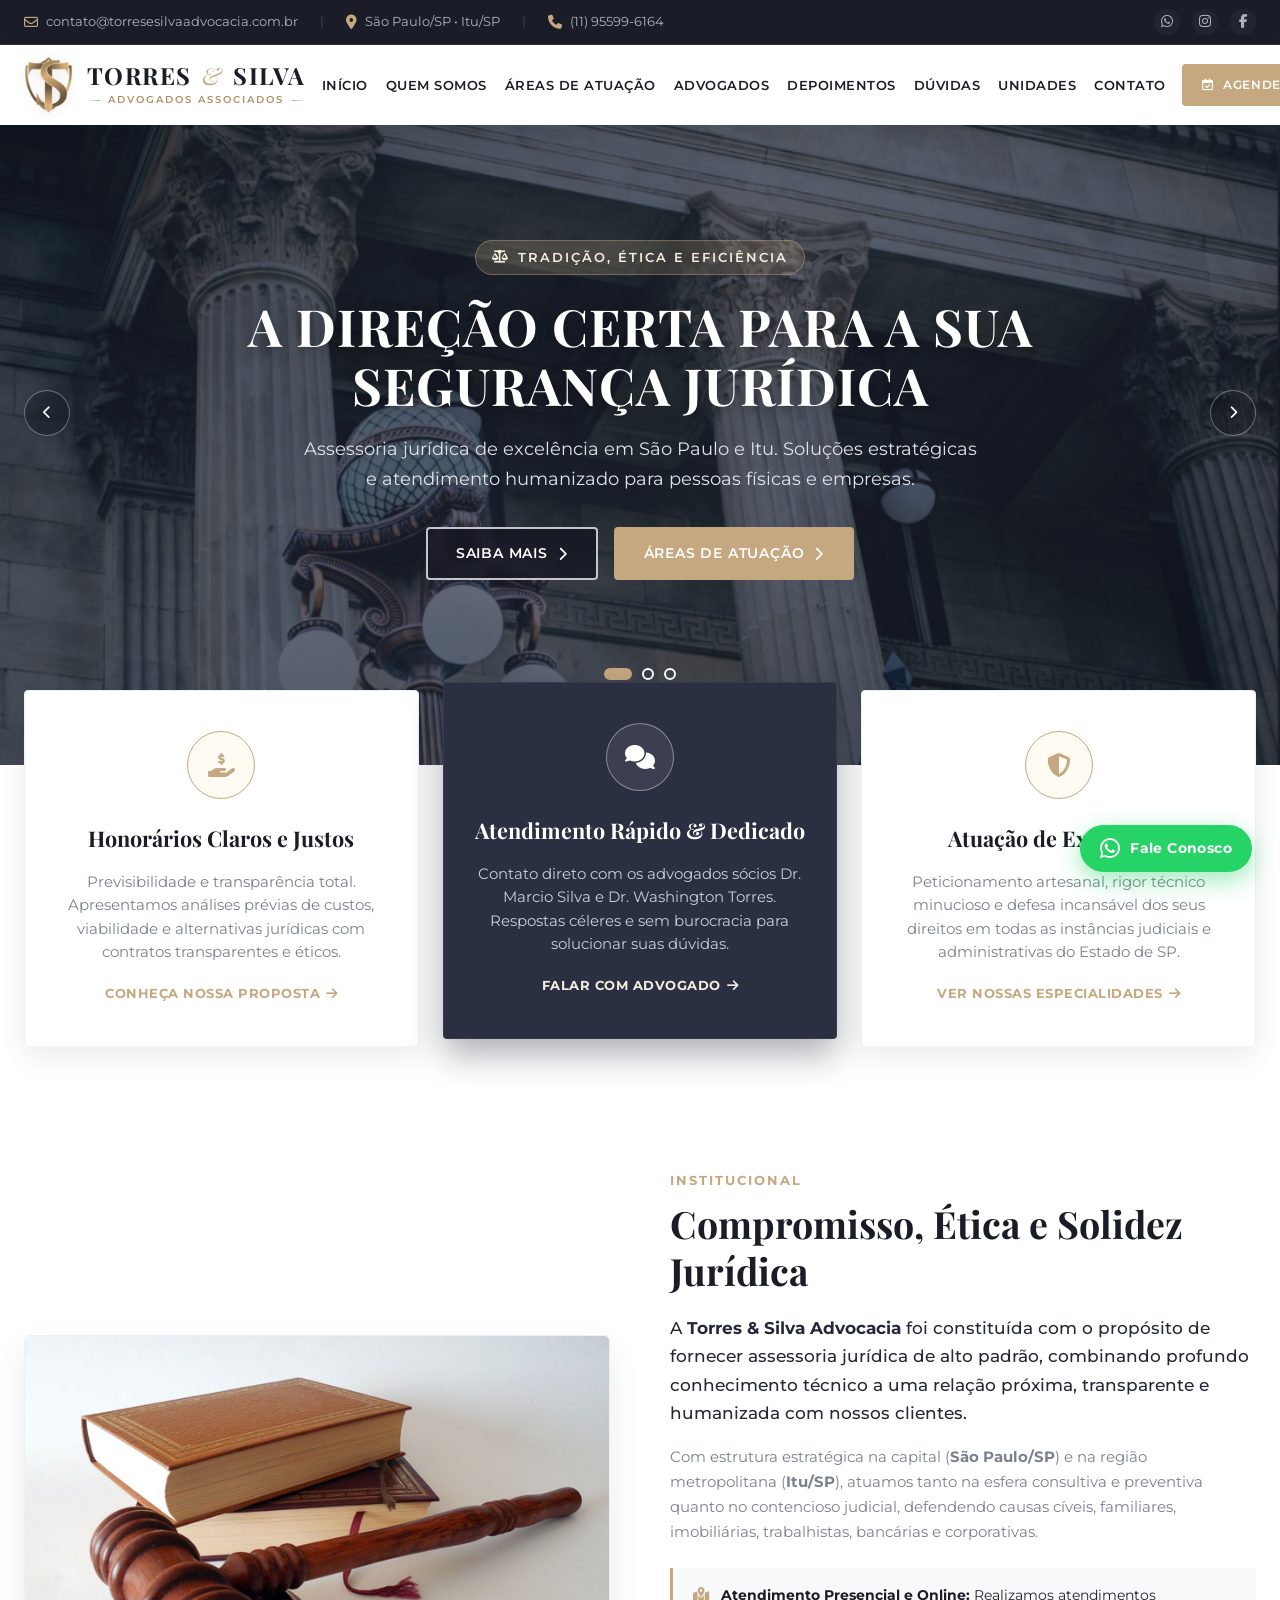
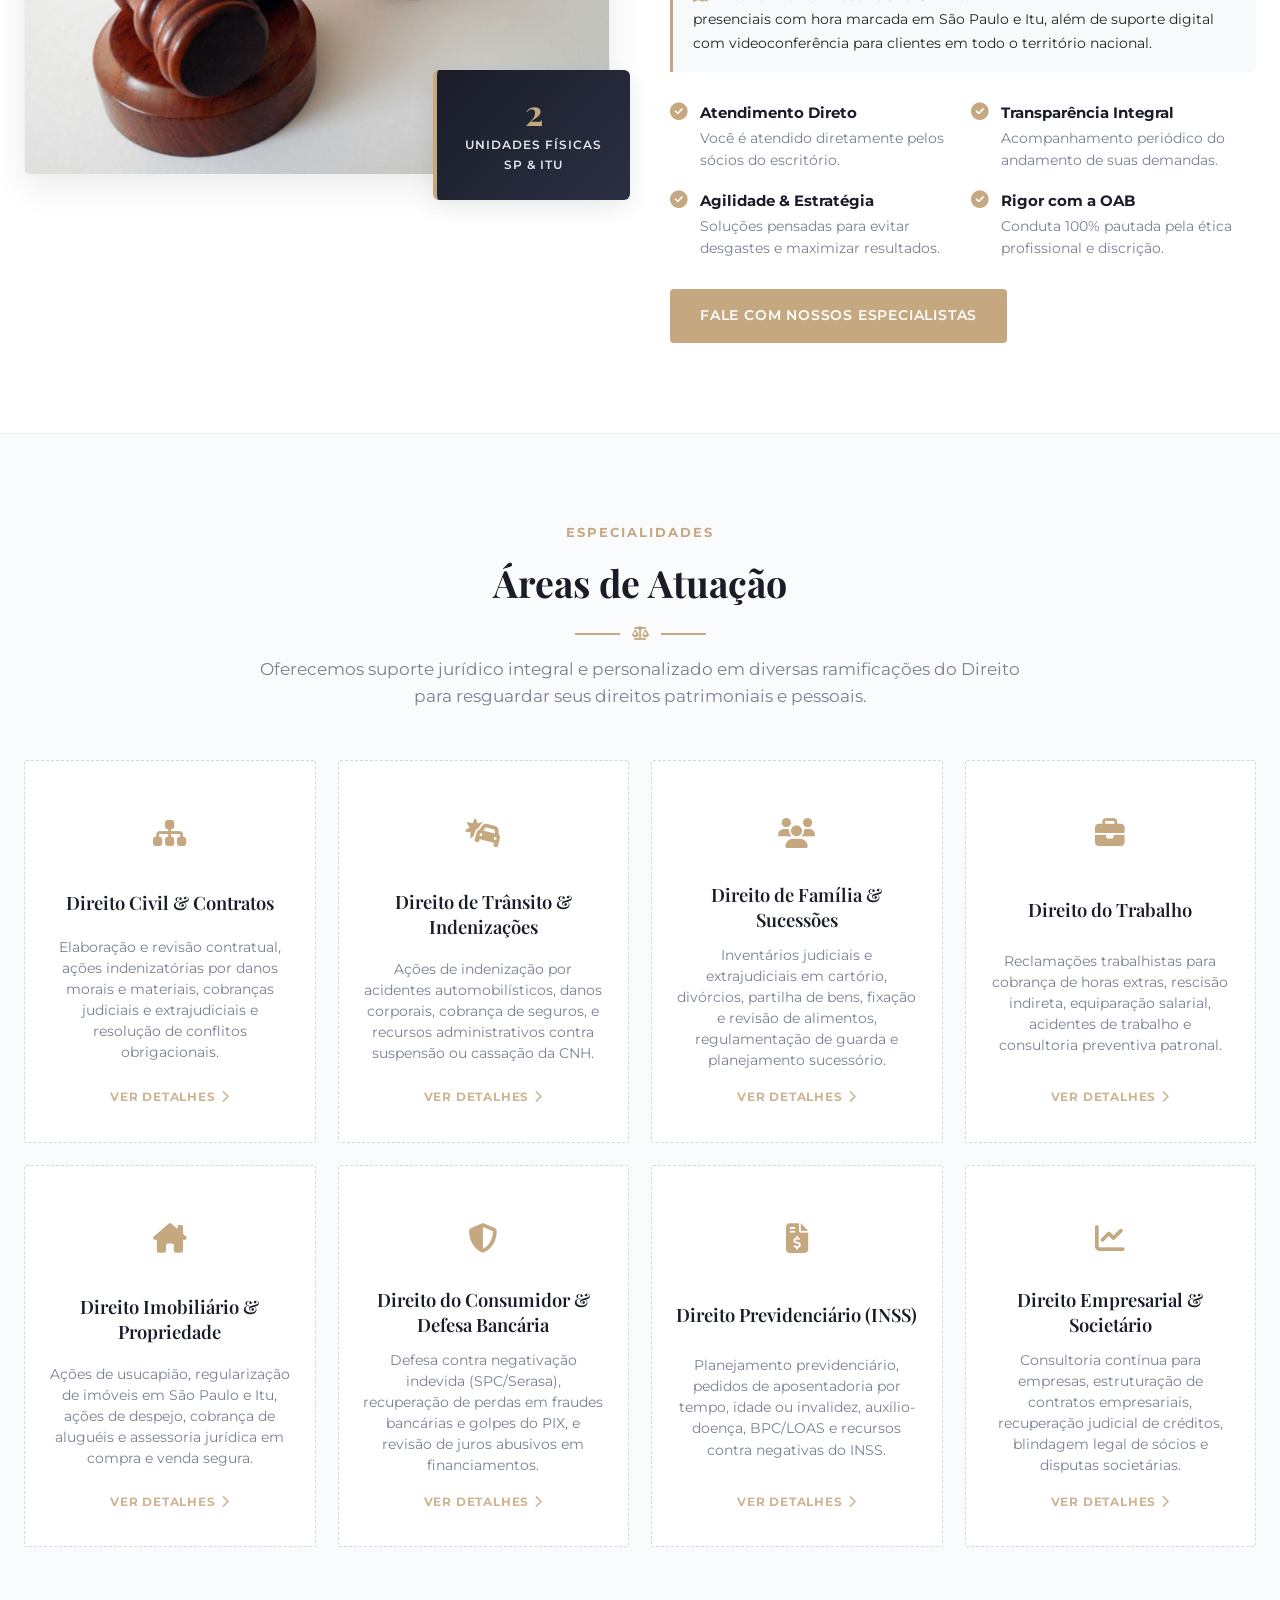
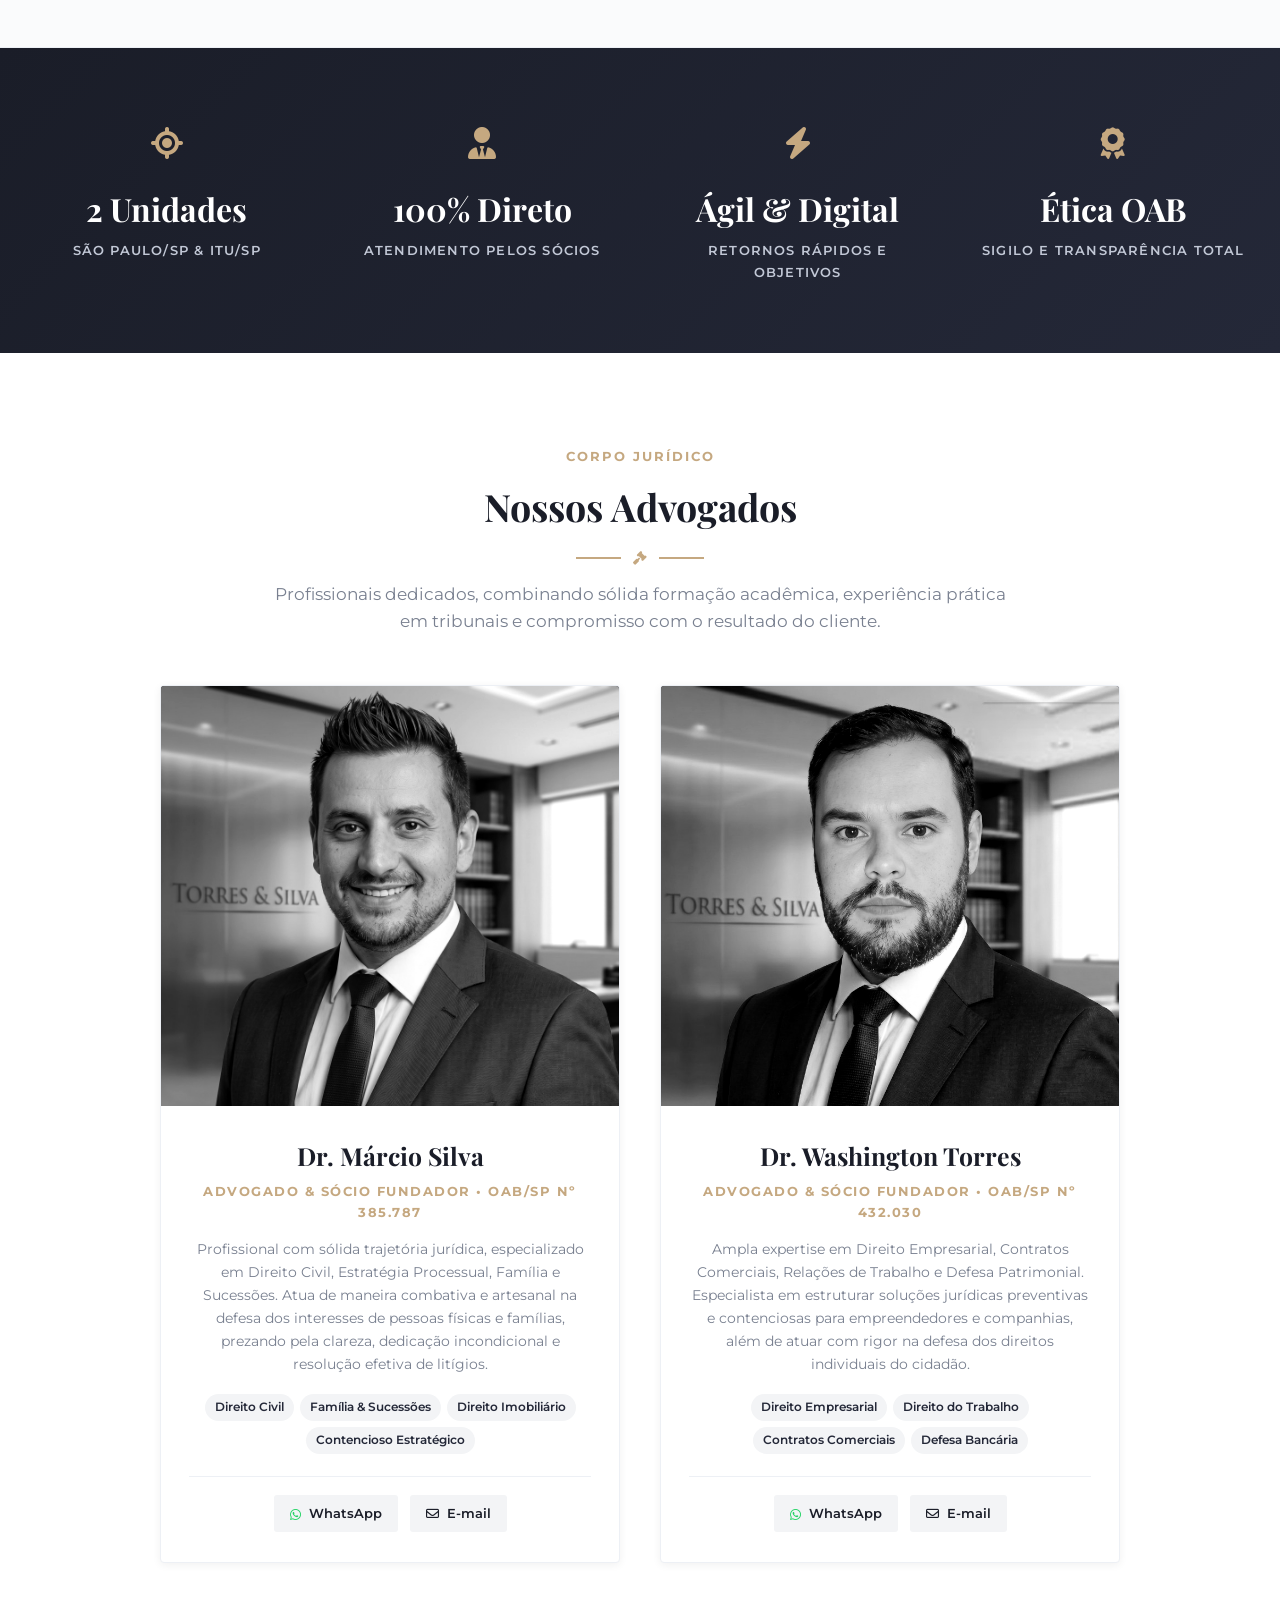
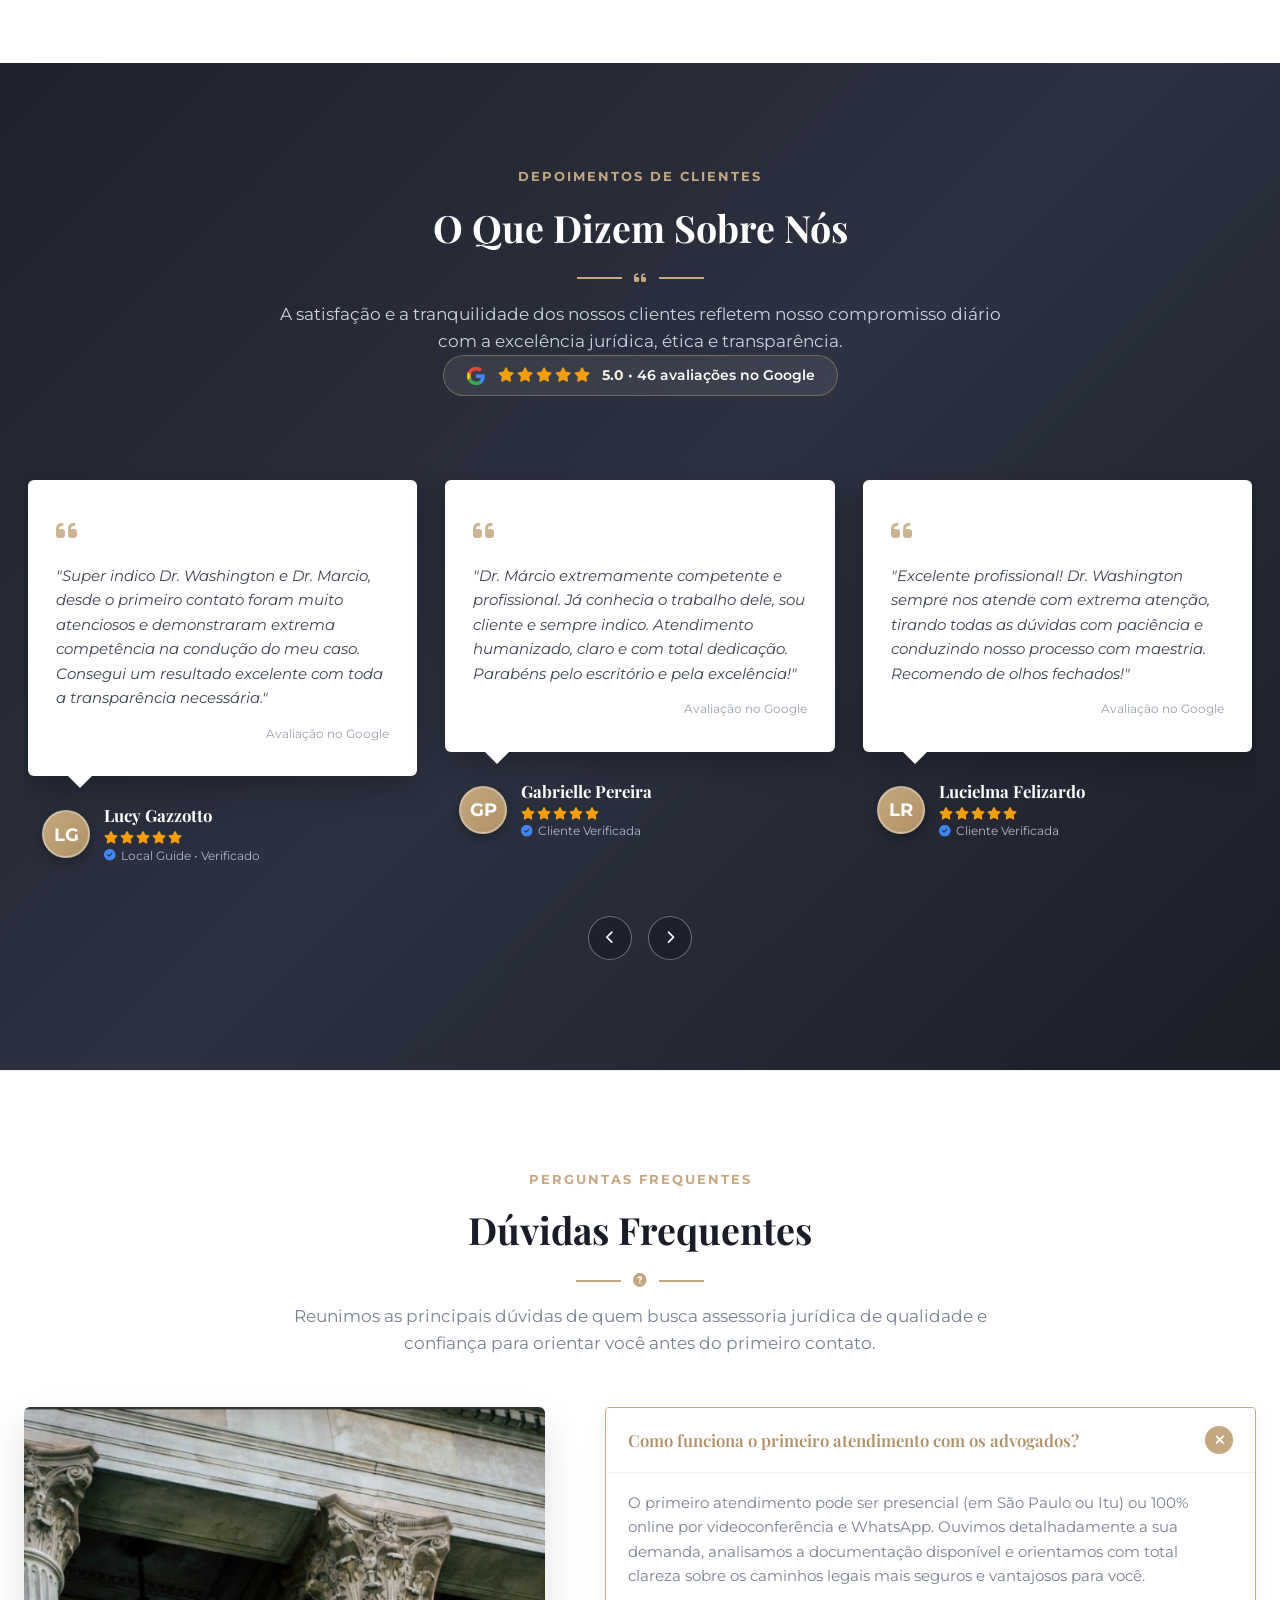
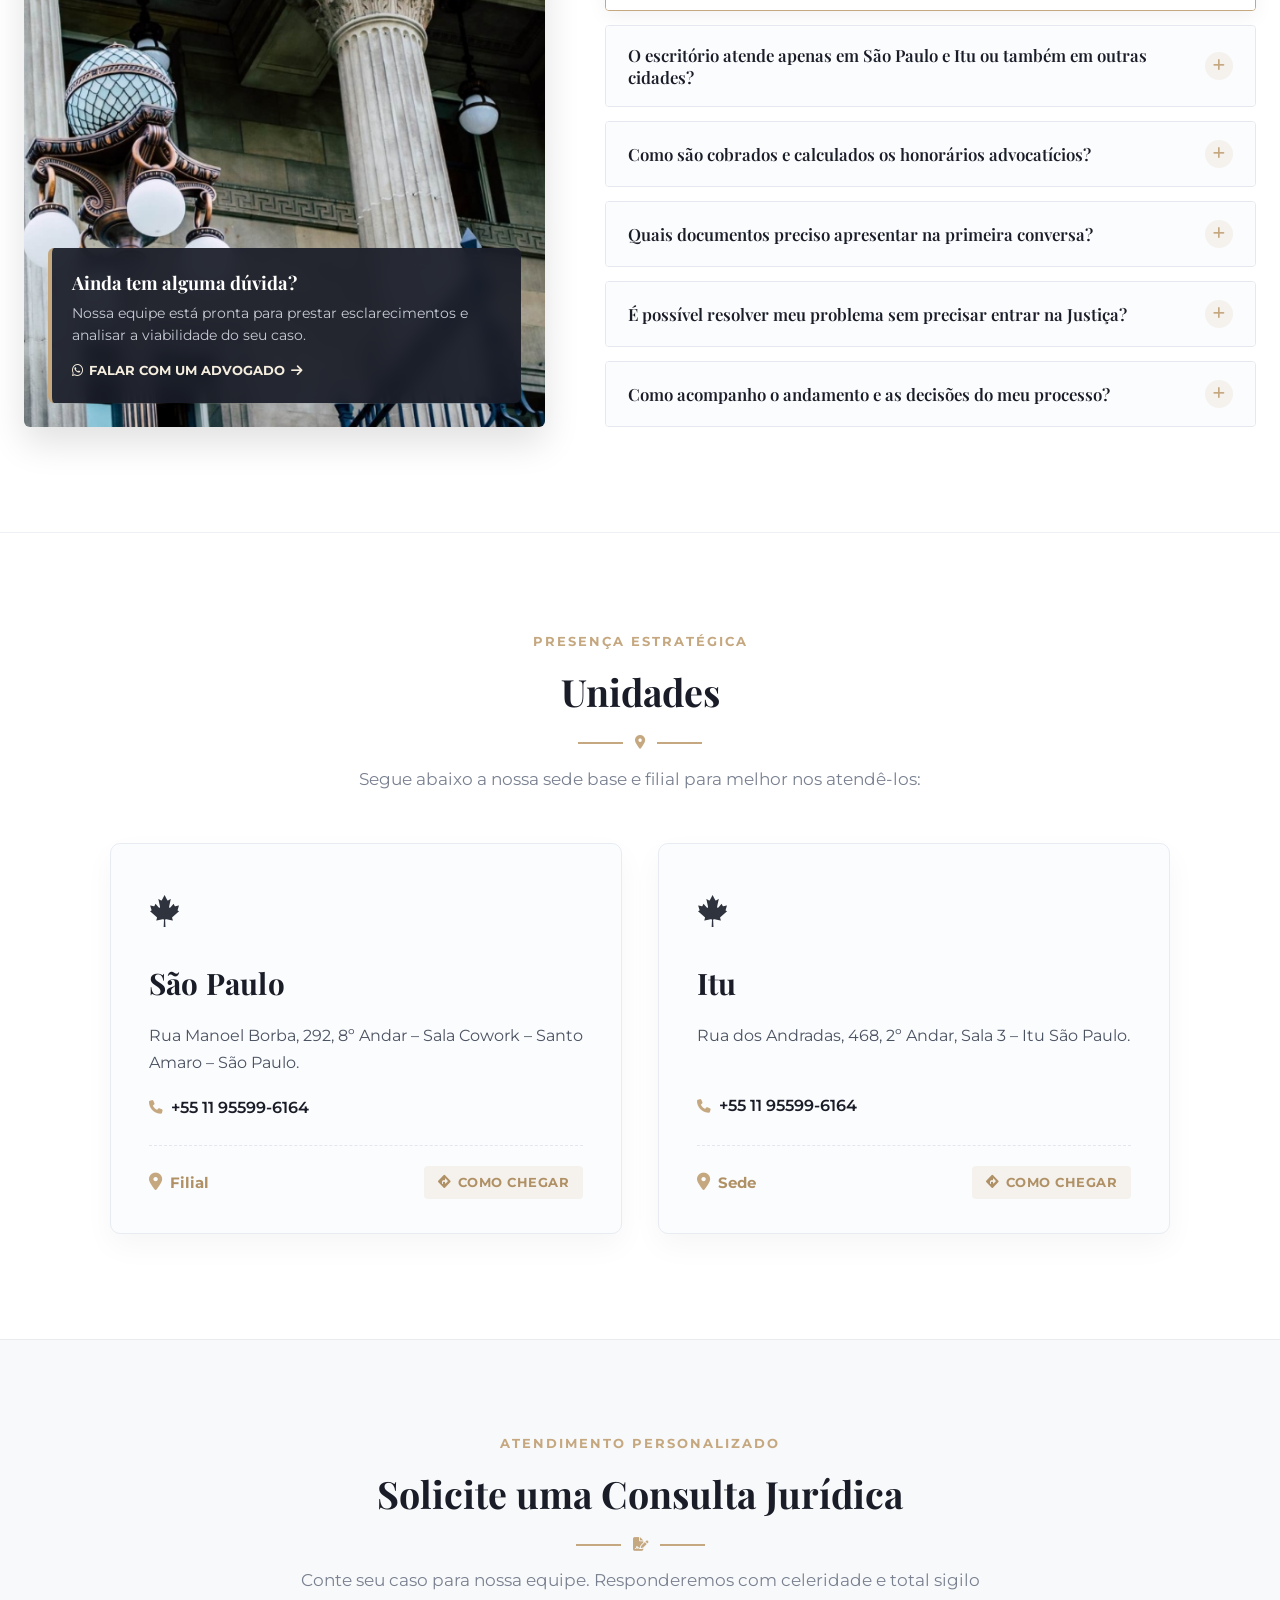
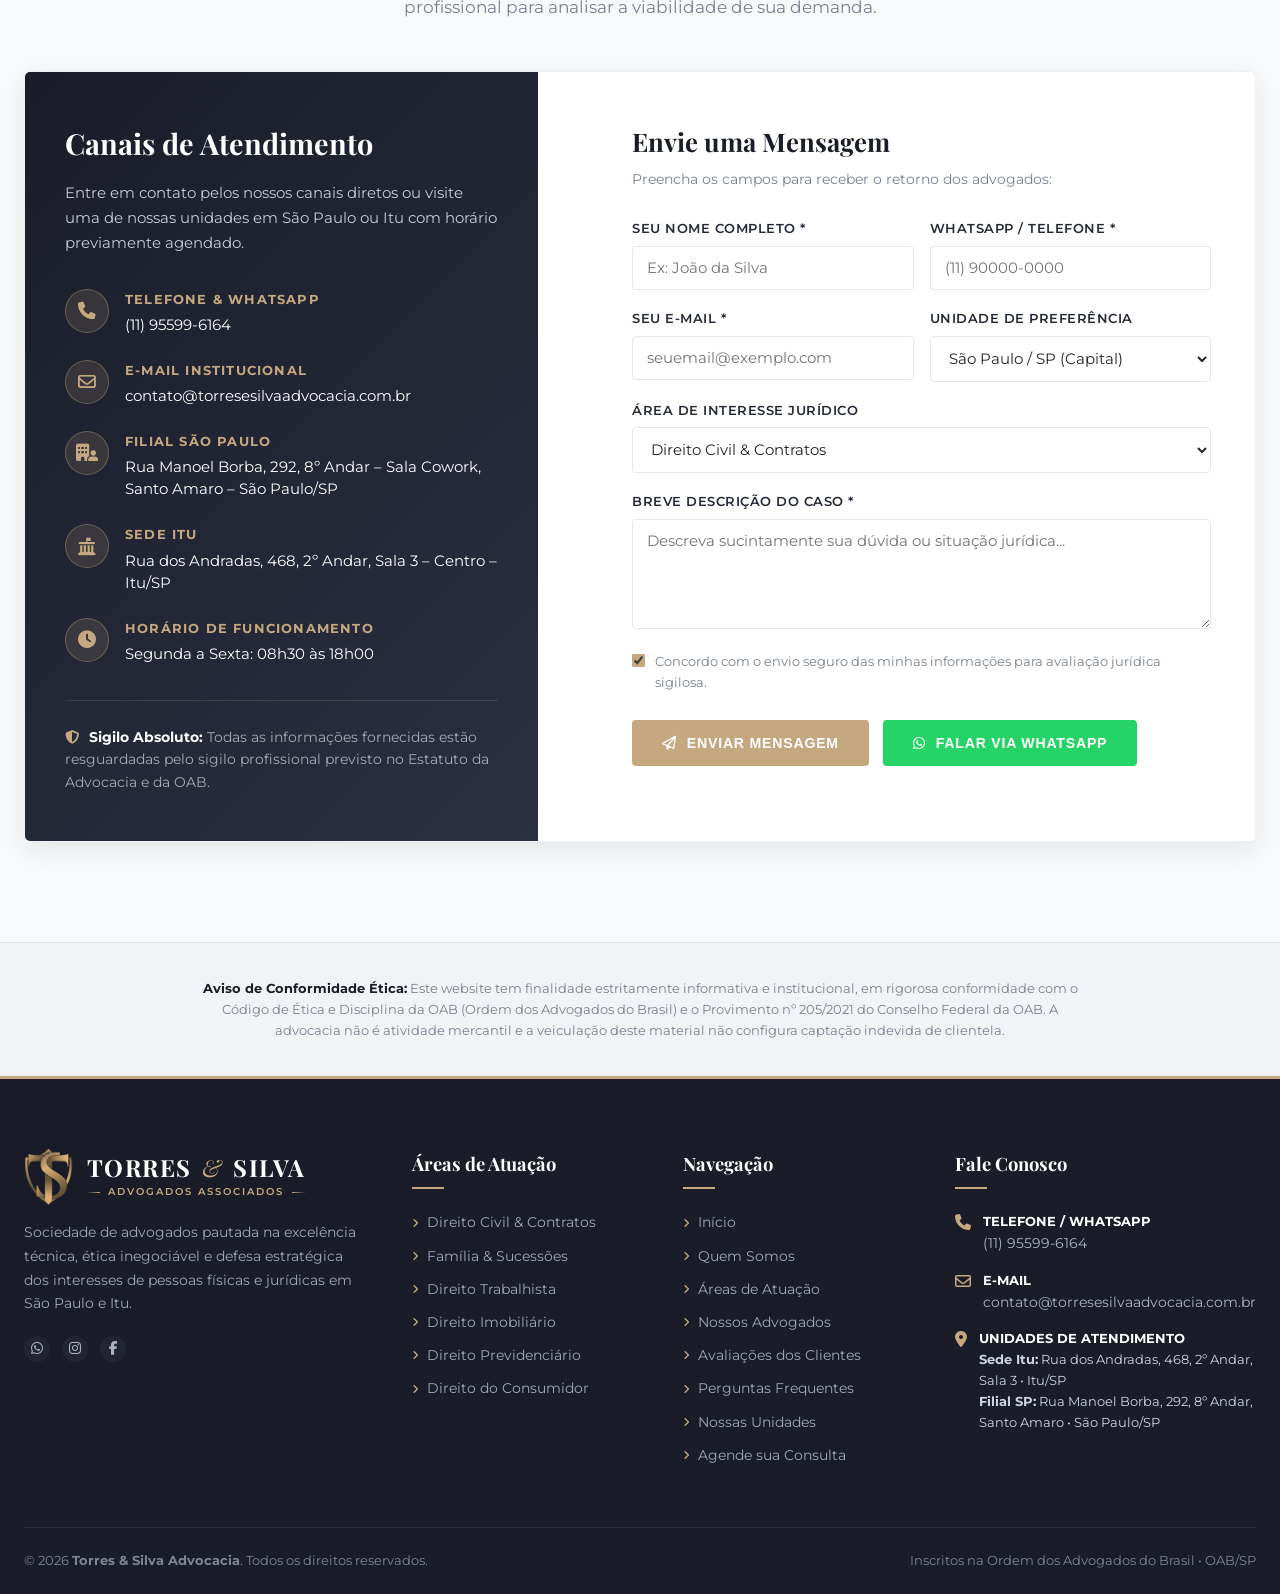
==== commit 4276924f: "fix: remover badges de OAB sobrepostos nas fotos e aplicar foto limpa em alta resolucao do Dr. Washi" ====
--- a/index.html
+++ b/index.html
@@ -525,8 +525,7 @@
           <!-- Advogado 1: Dr. Marcio Silva -->
           <div class="attorney-card">
             <div class="attorney-image-wrap">
-              <img src="assets/images/lawyer-marcio-silva.jpg" alt="Dr. Márcio Silva - Advogado Sócio">
-              <div class="attorney-oab-badge">OAB/SP nº 385.787</div>
+              <img src="assets/images/lawyer-marcio-silva.jpg?v=1.4" alt="Dr. Márcio Silva - Advogado Sócio">
             </div>
             <div class="attorney-info">
               <h3 class="attorney-name">Dr. Márcio Silva</h3>
@@ -554,8 +553,7 @@
           <!-- Advogado 2: Dr. Washington Torres -->
           <div class="attorney-card">
             <div class="attorney-image-wrap">
-              <img src="assets/images/lawyer-washington-torres.jpg?v=1.3" alt="Dr. Washington Torres - Advogado Sócio">
-              <div class="attorney-oab-badge">OAB/SP nº 432.030</div>
+              <img src="assets/images/lawyer-washington-torres.jpg?v=1.4" alt="Dr. Washington Torres - Advogado Sócio">
             </div>
             <div class="attorney-info">
               <h3 class="attorney-name">Dr. Washington Torres</h3>
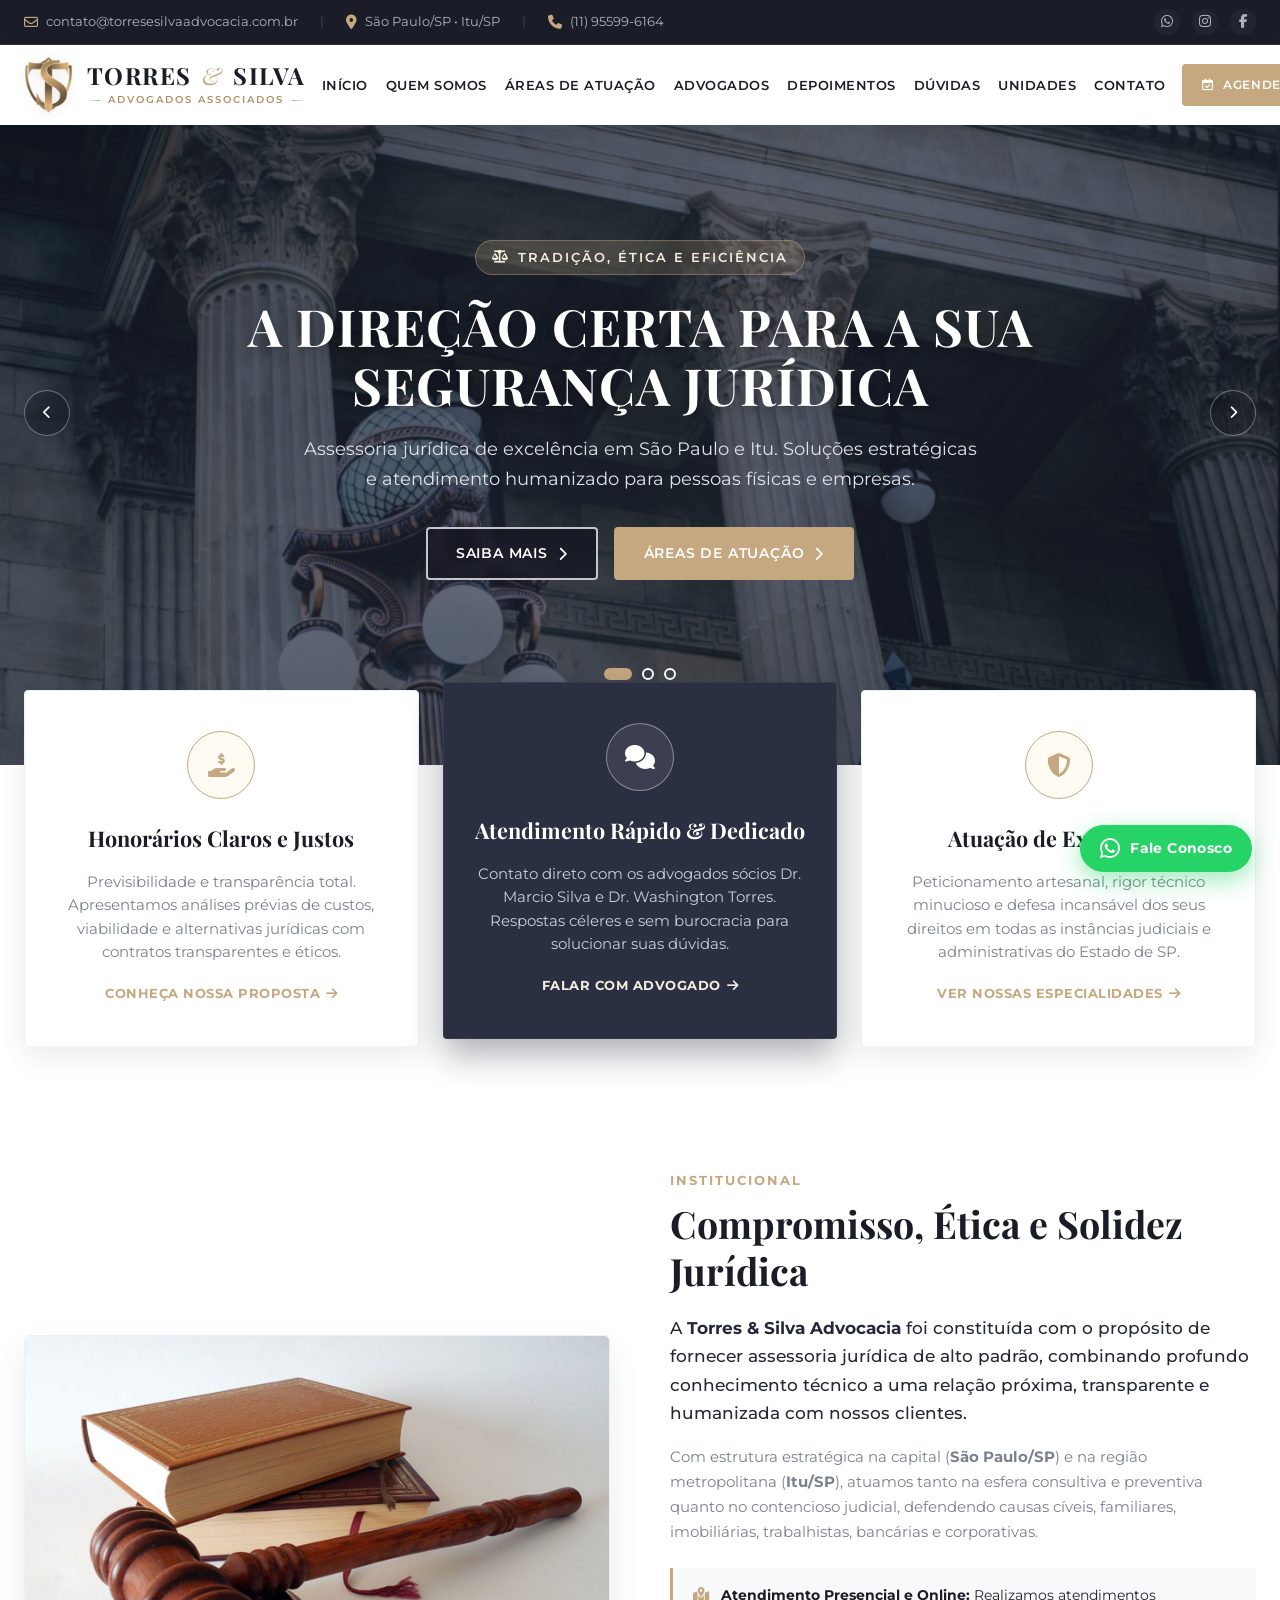
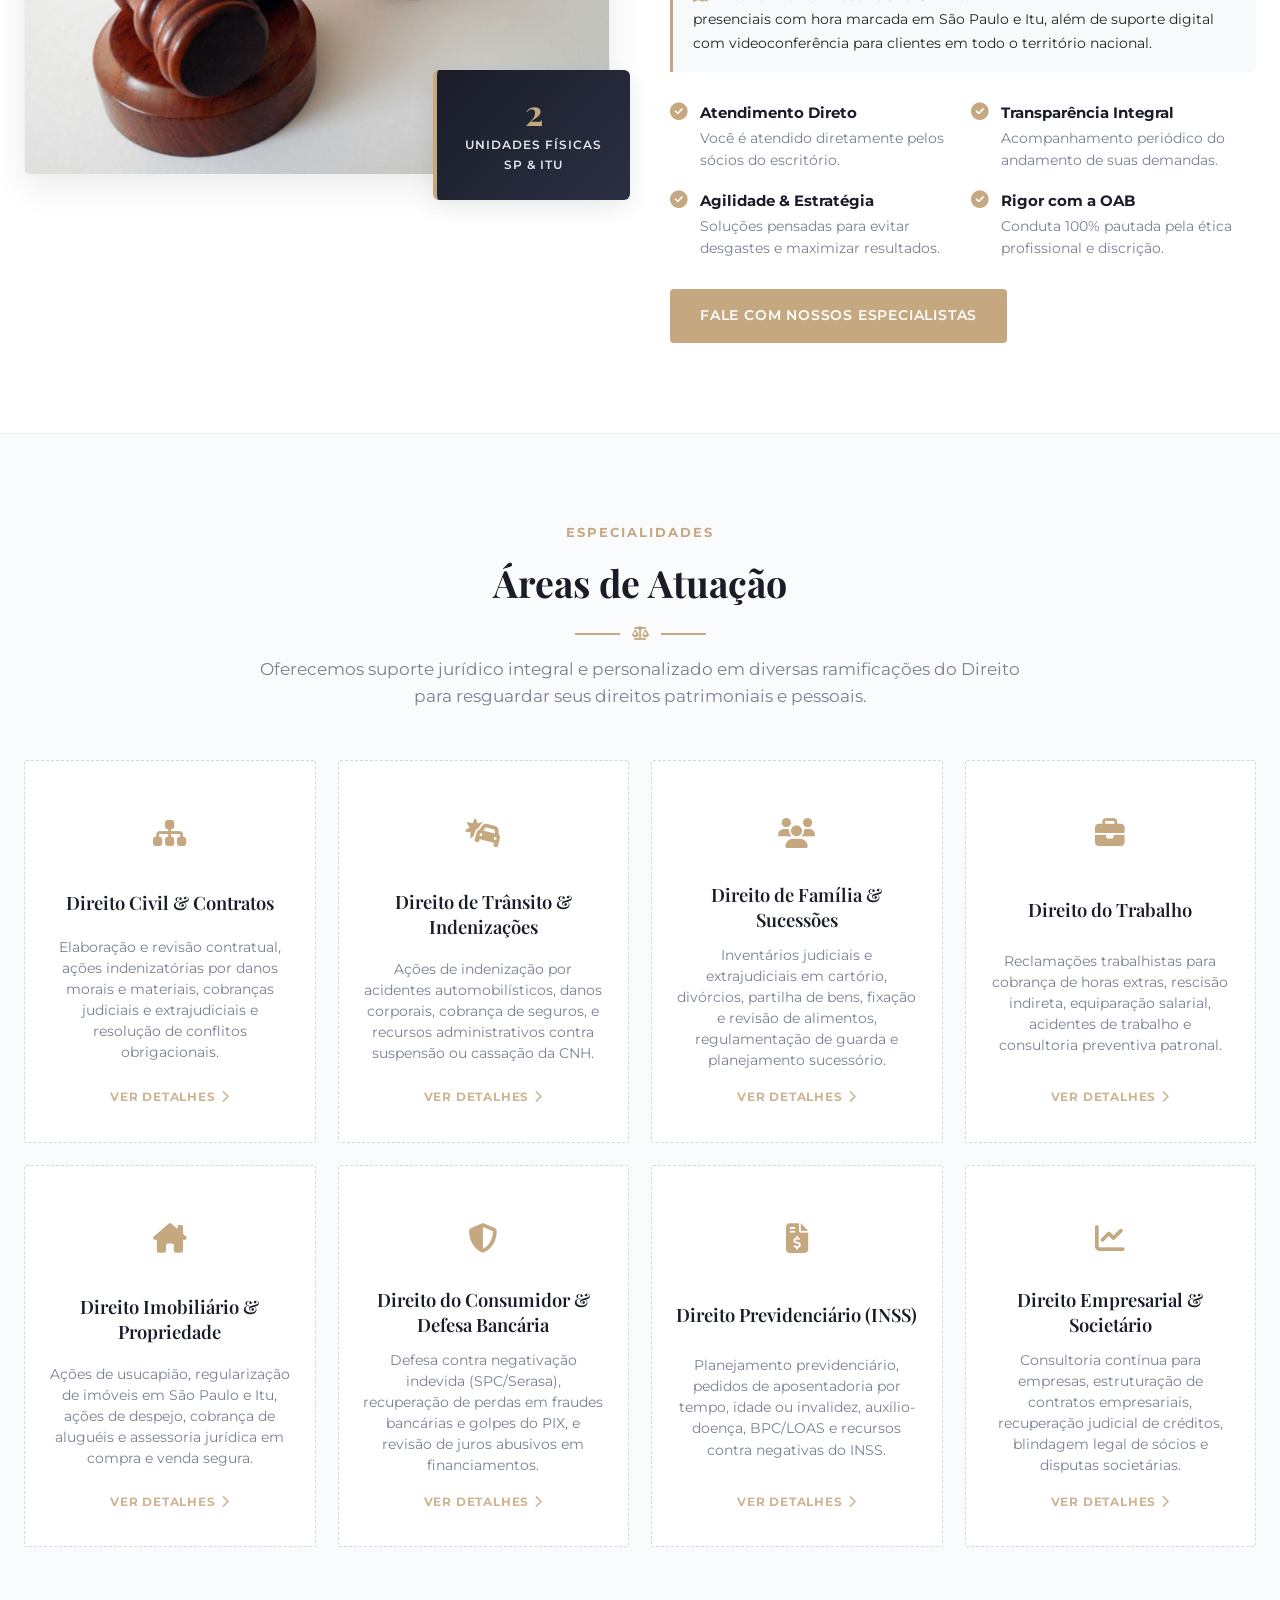
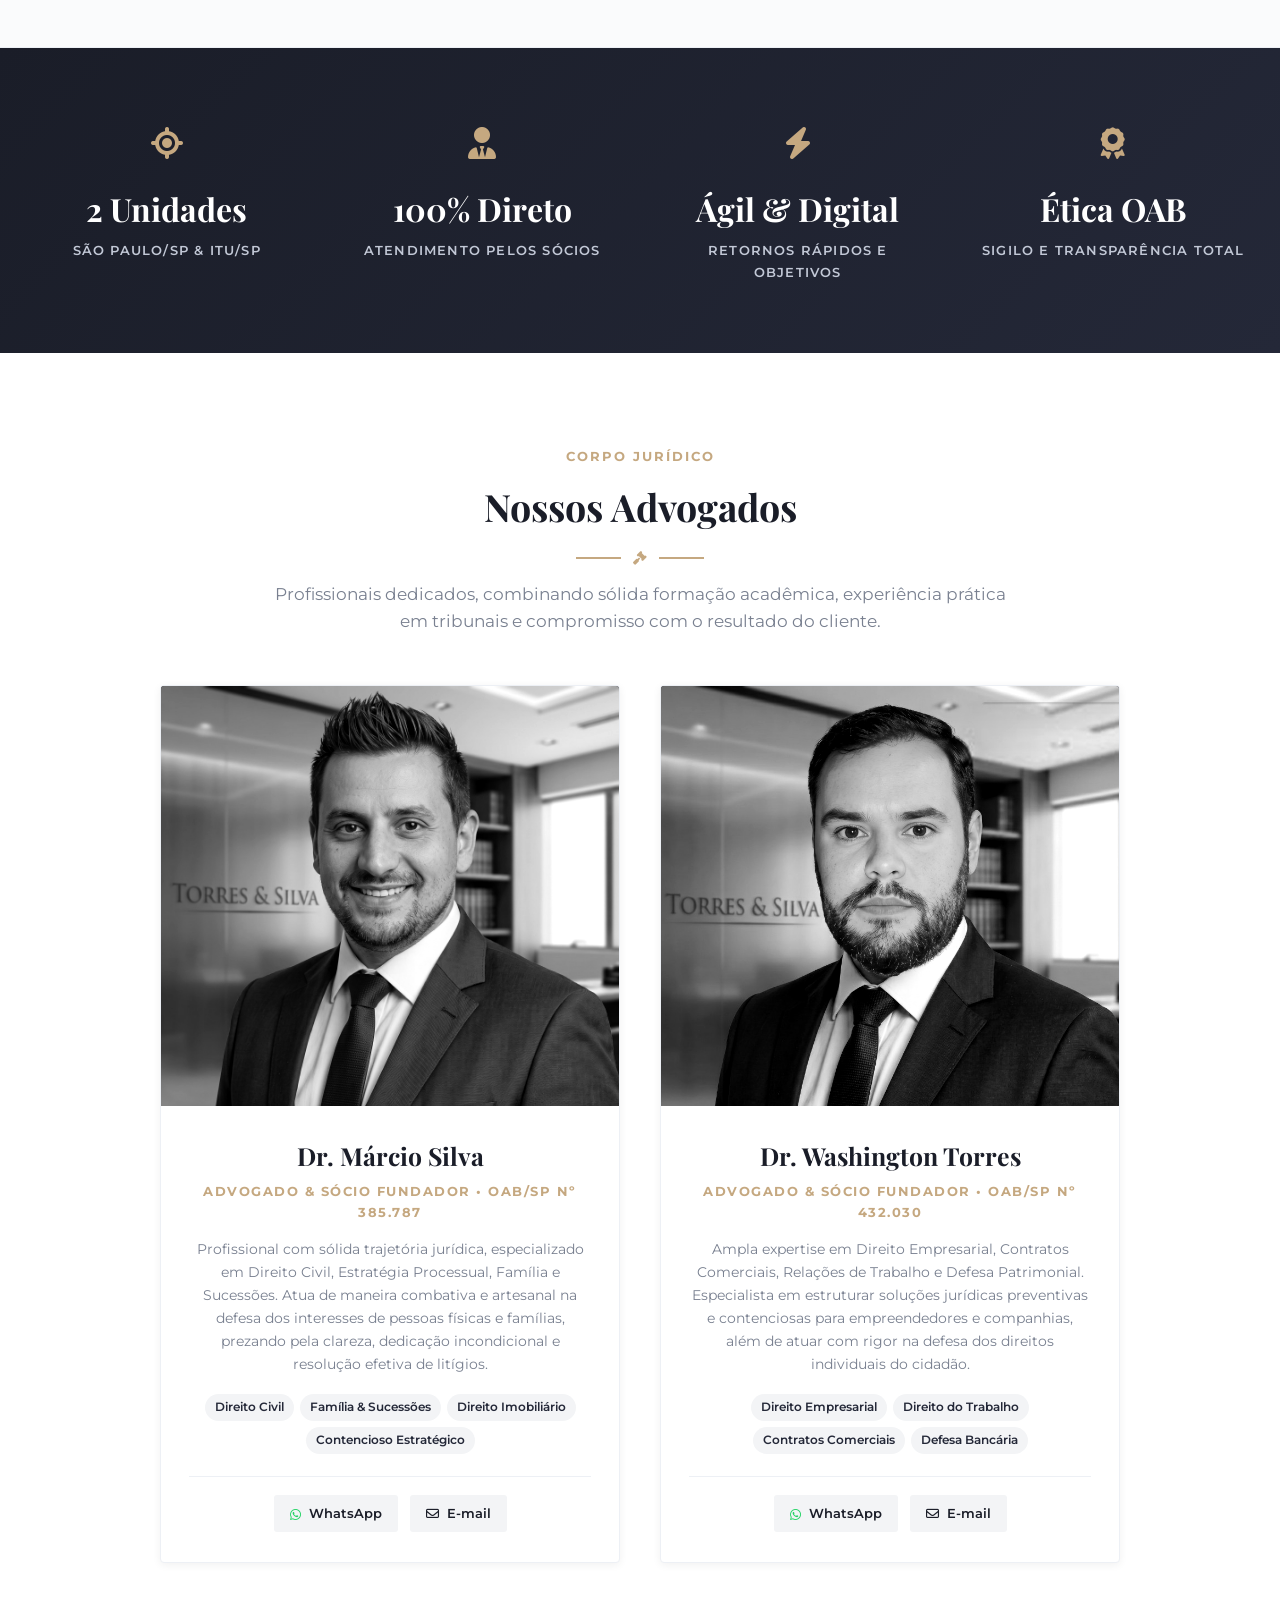
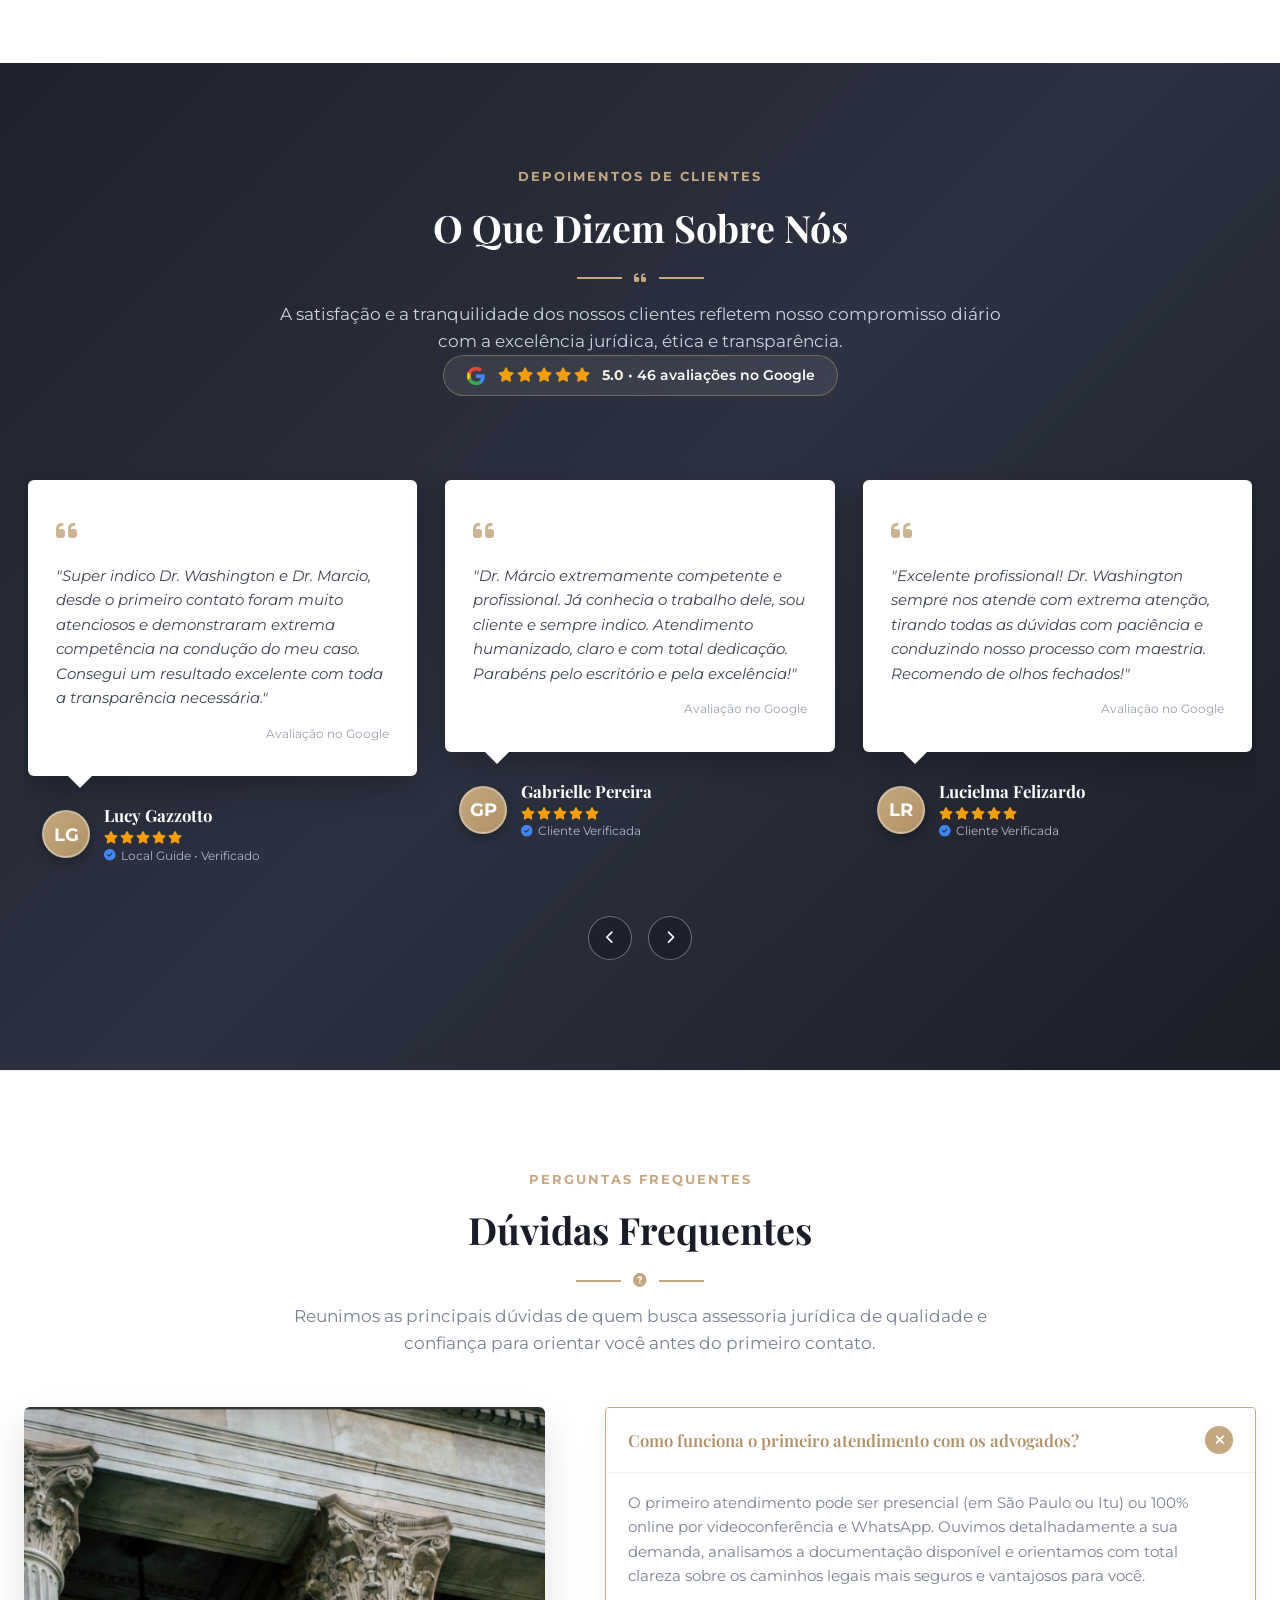
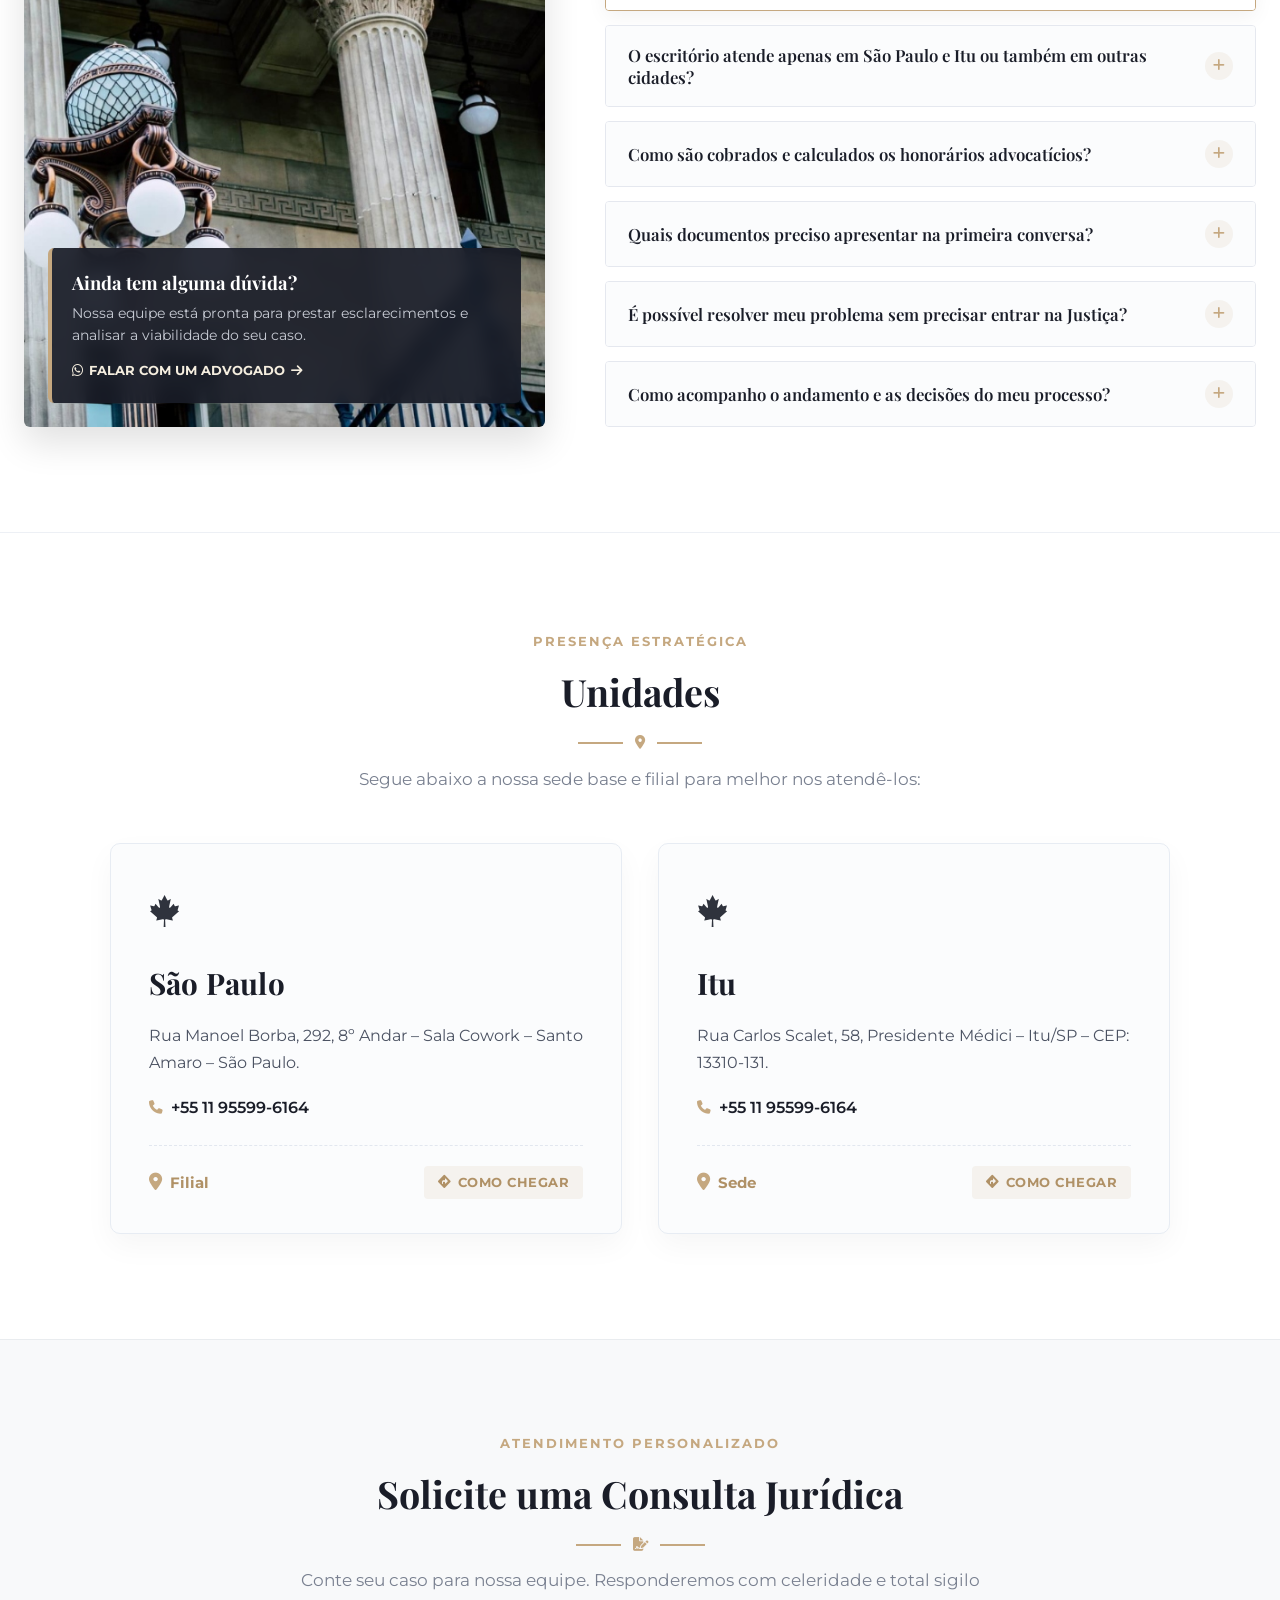
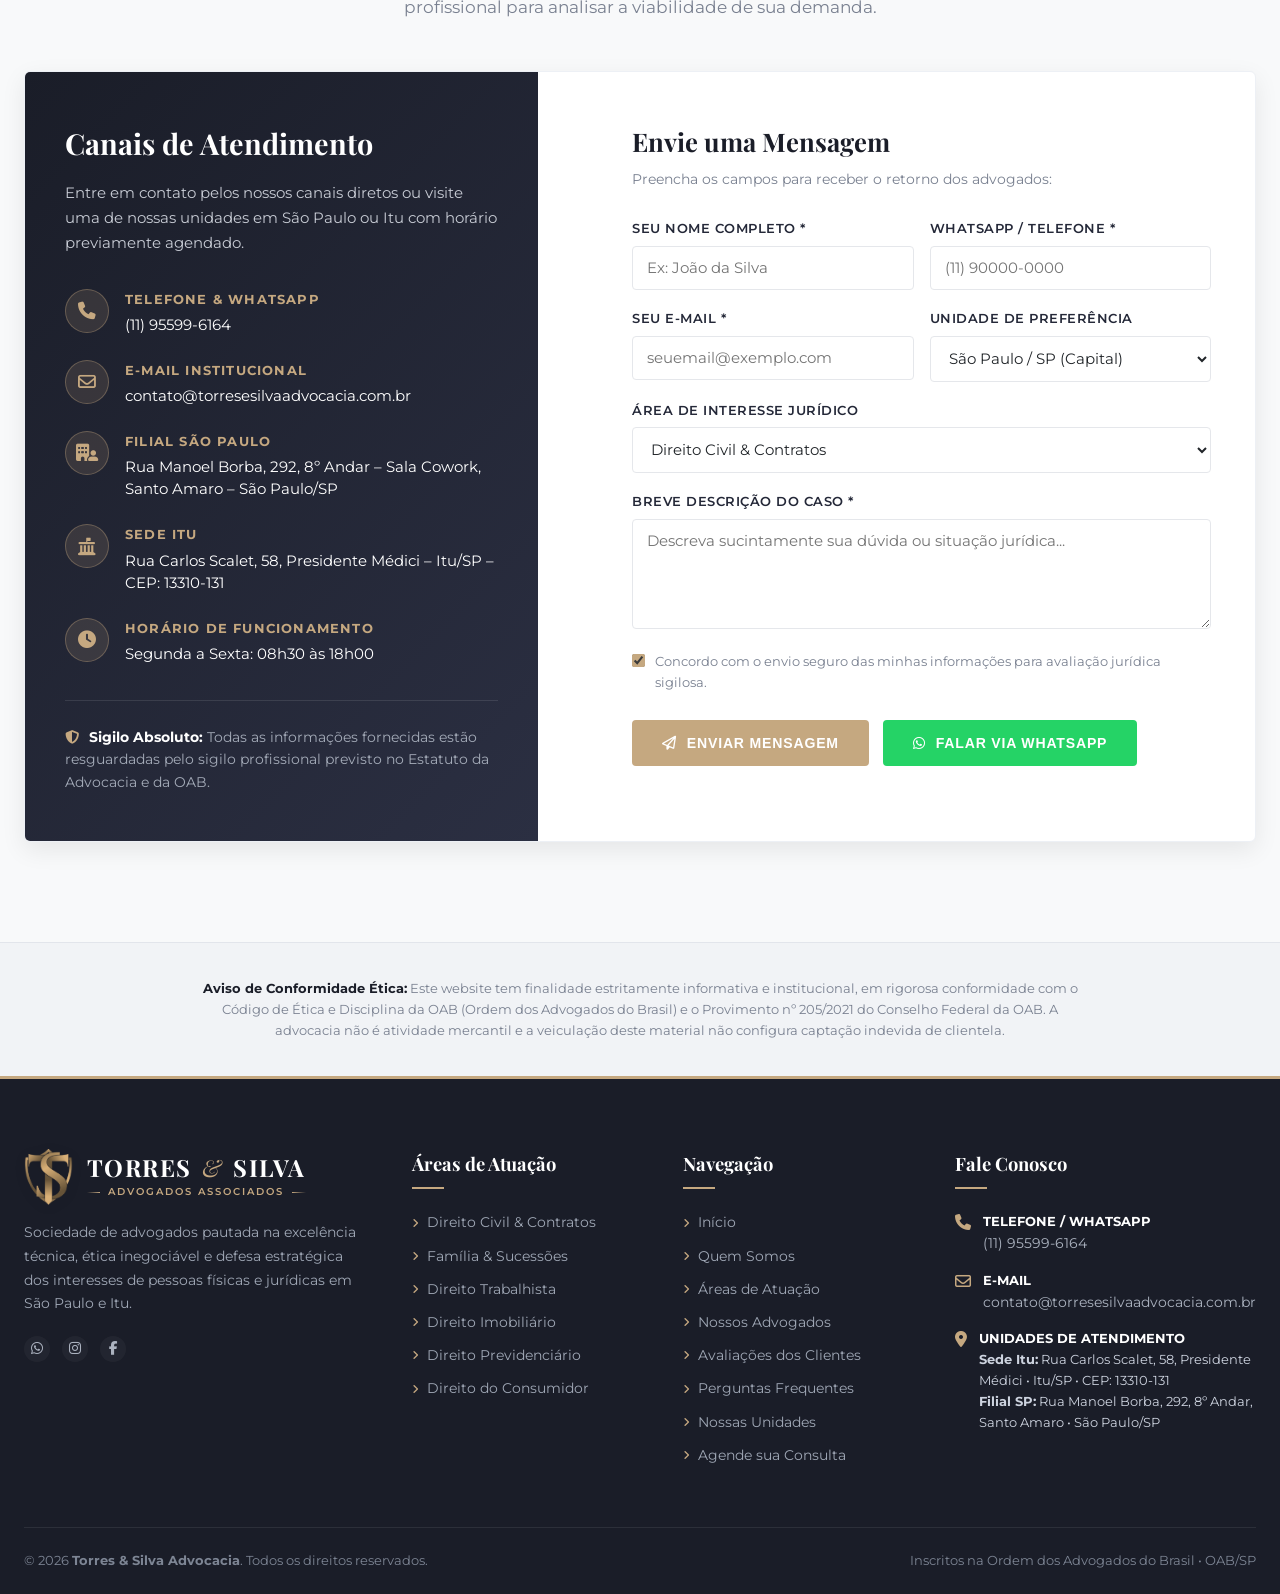
==== commit 21fa8471: "Atualiza endereco da unidade Itu para Rua Carlos Scalet, 58" ====
--- a/index.html
+++ b/index.html
@@ -41,7 +41,8 @@
     "address": [
       {
         "@type": "PostalAddress",
-        "streetAddress": "Rua dos Andradas, 468, 2º Andar, Sala 3",
+        "streetAddress": "Rua Carlos Scalet, 58, Presidente Médici",
+        "postalCode": "13310-131",
         "addressLocality": "Itu",
         "addressRegion": "SP",
         "addressCountry": "BR"
@@ -980,7 +981,7 @@
               </div>
               <h3 class="unit-city-title">Itu</h3>
               <p class="unit-address-text">
-                Rua dos Andradas, 468, 2º Andar, Sala 3 &ndash; Itu São Paulo.
+                Rua Carlos Scalet, 58, Presidente Médici &ndash; Itu/SP &ndash; CEP: 13310-131.
               </p>
               <a href="tel:+5511955996164" class="unit-phone-link">
                 <i class="fa-solid fa-phone" style="font-size: 0.85rem; color: var(--gold);"></i> +55 11 95599-6164
@@ -992,7 +993,7 @@
                 <i class="fa-solid fa-location-dot"></i> Sede
               </div>
               <div class="unit-map-btn-wrap">
-                <a href="https://maps.google.com/?q=Rua+dos+Andradas,+468+-+Centro,+Itu+-+SP" target="_blank" class="unit-route-btn" title="Abrir localização no Google Maps">
+                <a href="https://maps.google.com/?q=Rua+Carlos+Scalet,+58+-+Presidente+M%C3%A9dici,+Itu+-+SP,+13310-131" target="_blank" class="unit-route-btn" title="Abrir localização no Google Maps">
                   <i class="fa-solid fa-diamond-turn-right"></i> Como Chegar
                 </a>
               </div>
@@ -1064,7 +1065,7 @@
                   </div>
                   <div class="contact-text">
                     <h4>Sede Itu</h4>
-                    <p>Rua dos Andradas, 468, 2º Andar, Sala 3 &ndash; Centro &ndash; Itu/SP</p>
+                    <p>Rua Carlos Scalet, 58, Presidente Médici &ndash; Itu/SP &ndash; CEP: 13310-131</p>
                   </div>
                 </div>
 
@@ -1256,7 +1257,7 @@
             <div>
               <strong style="color: #ffffff; display: block; font-size: 0.8rem; text-transform: uppercase;">Unidades de Atendimento</strong>
               <span style="font-size: 0.82rem; line-height: 1.6; display: block; color: #cdd3df;">
-                <strong>Sede Itu:</strong> Rua dos Andradas, 468, 2º Andar, Sala 3 &bull; Itu/SP<br>
+                <strong>Sede Itu:</strong> Rua Carlos Scalet, 58, Presidente Médici &bull; Itu/SP &bull; CEP: 13310-131<br>
                 <strong>Filial SP:</strong> Rua Manoel Borba, 292, 8º Andar, Santo Amaro &bull; São Paulo/SP
               </span>
             </div>
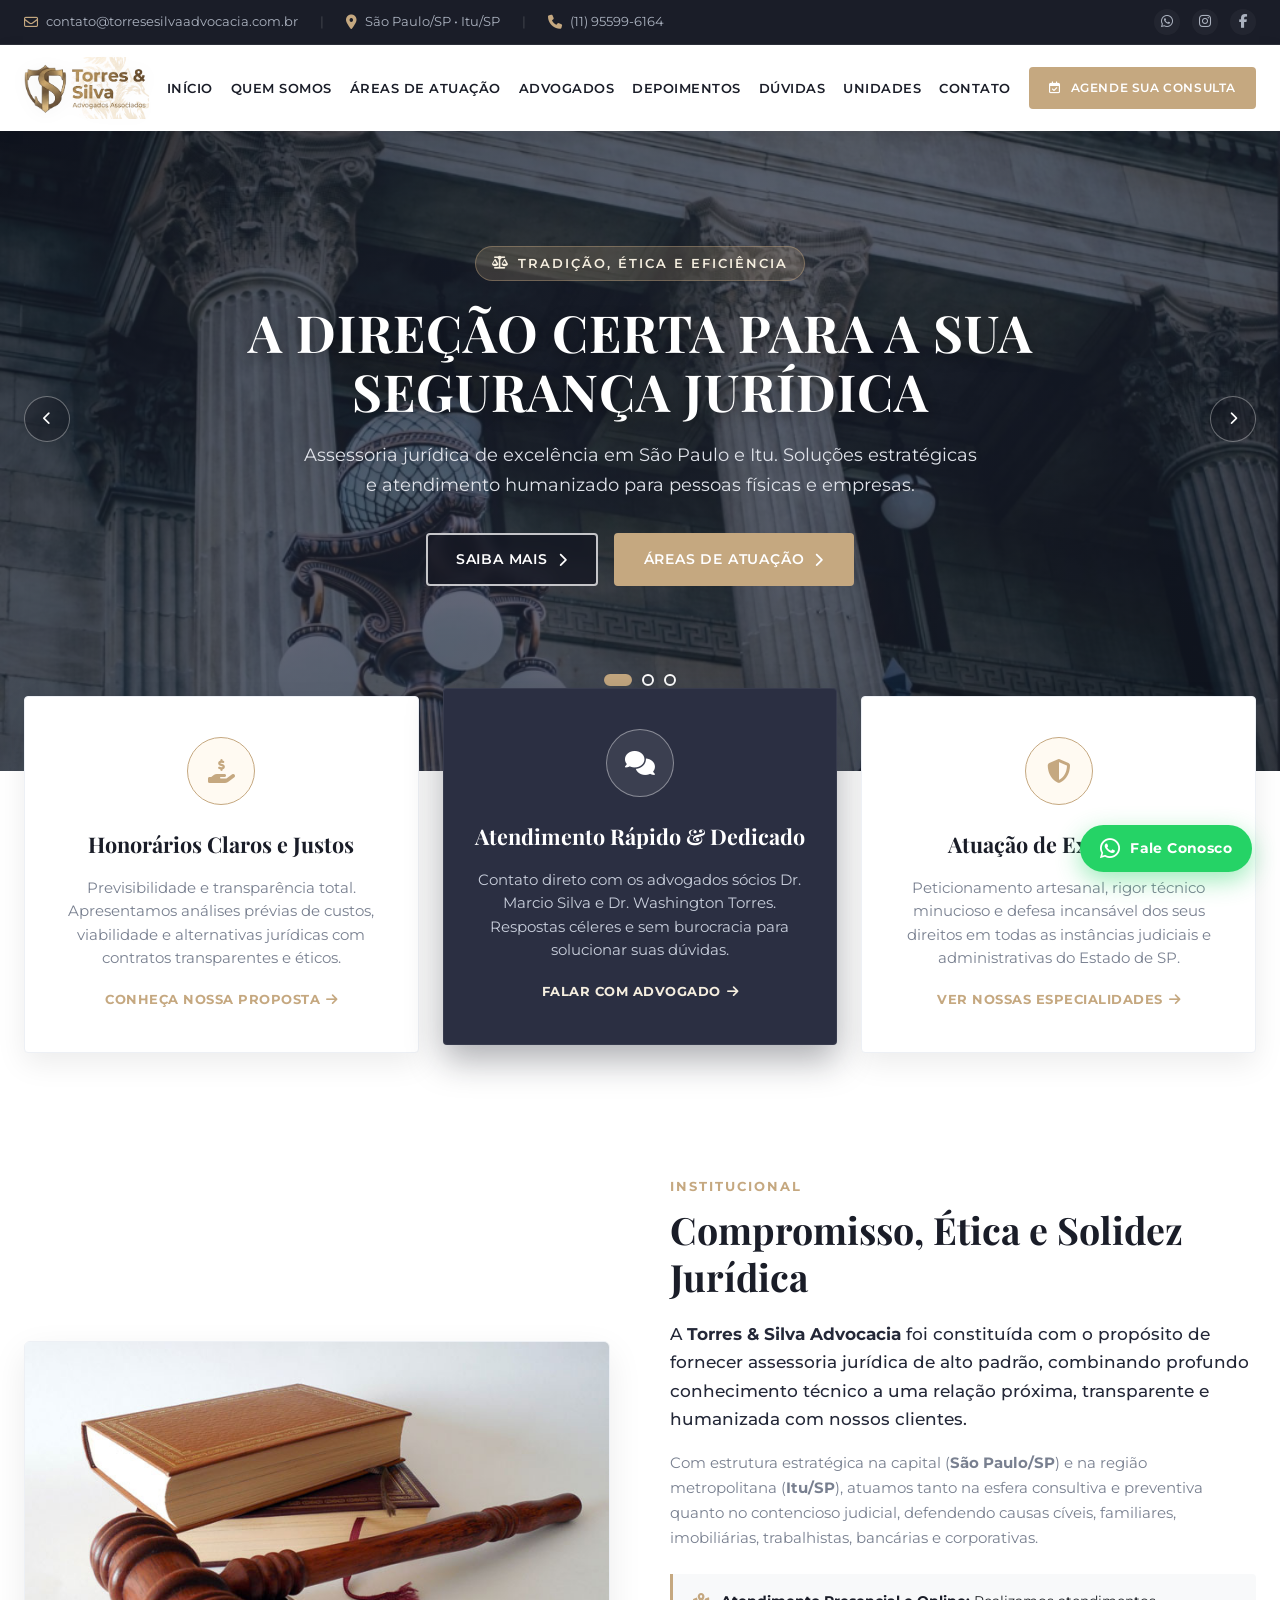
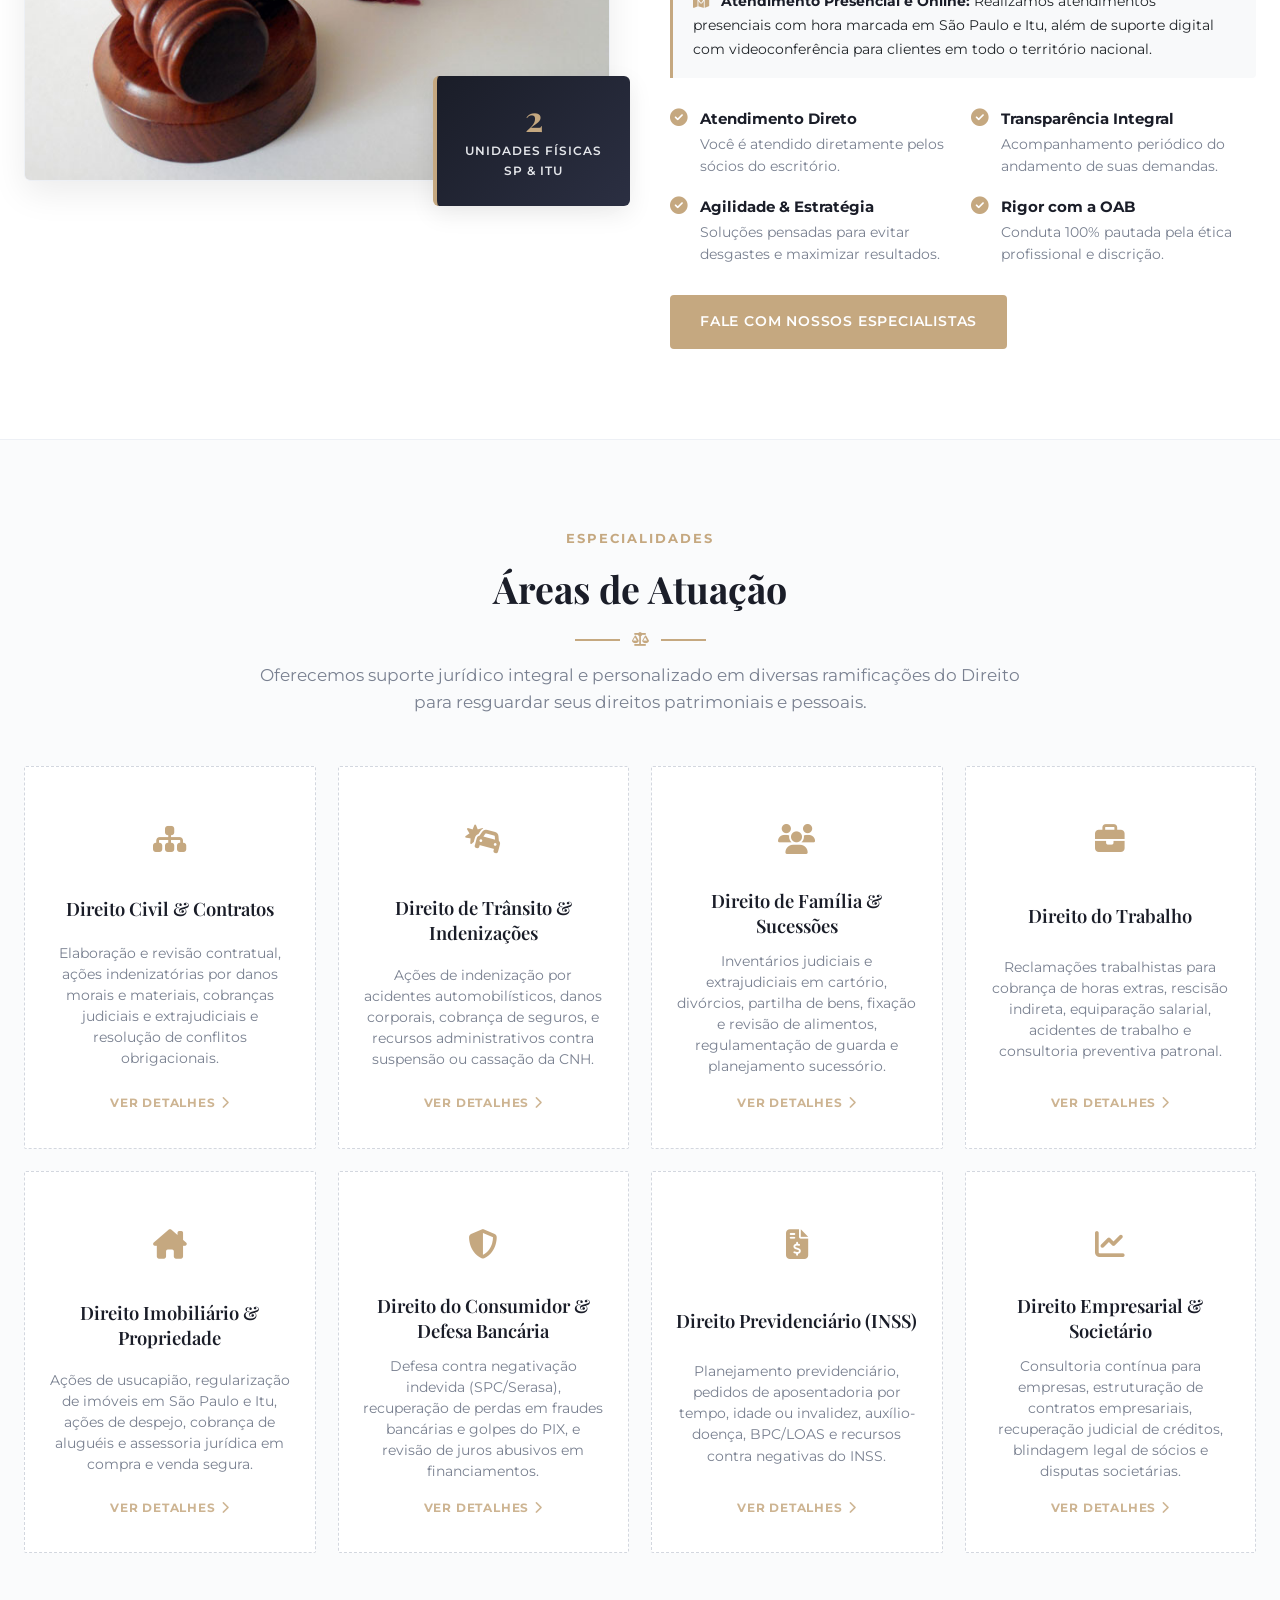
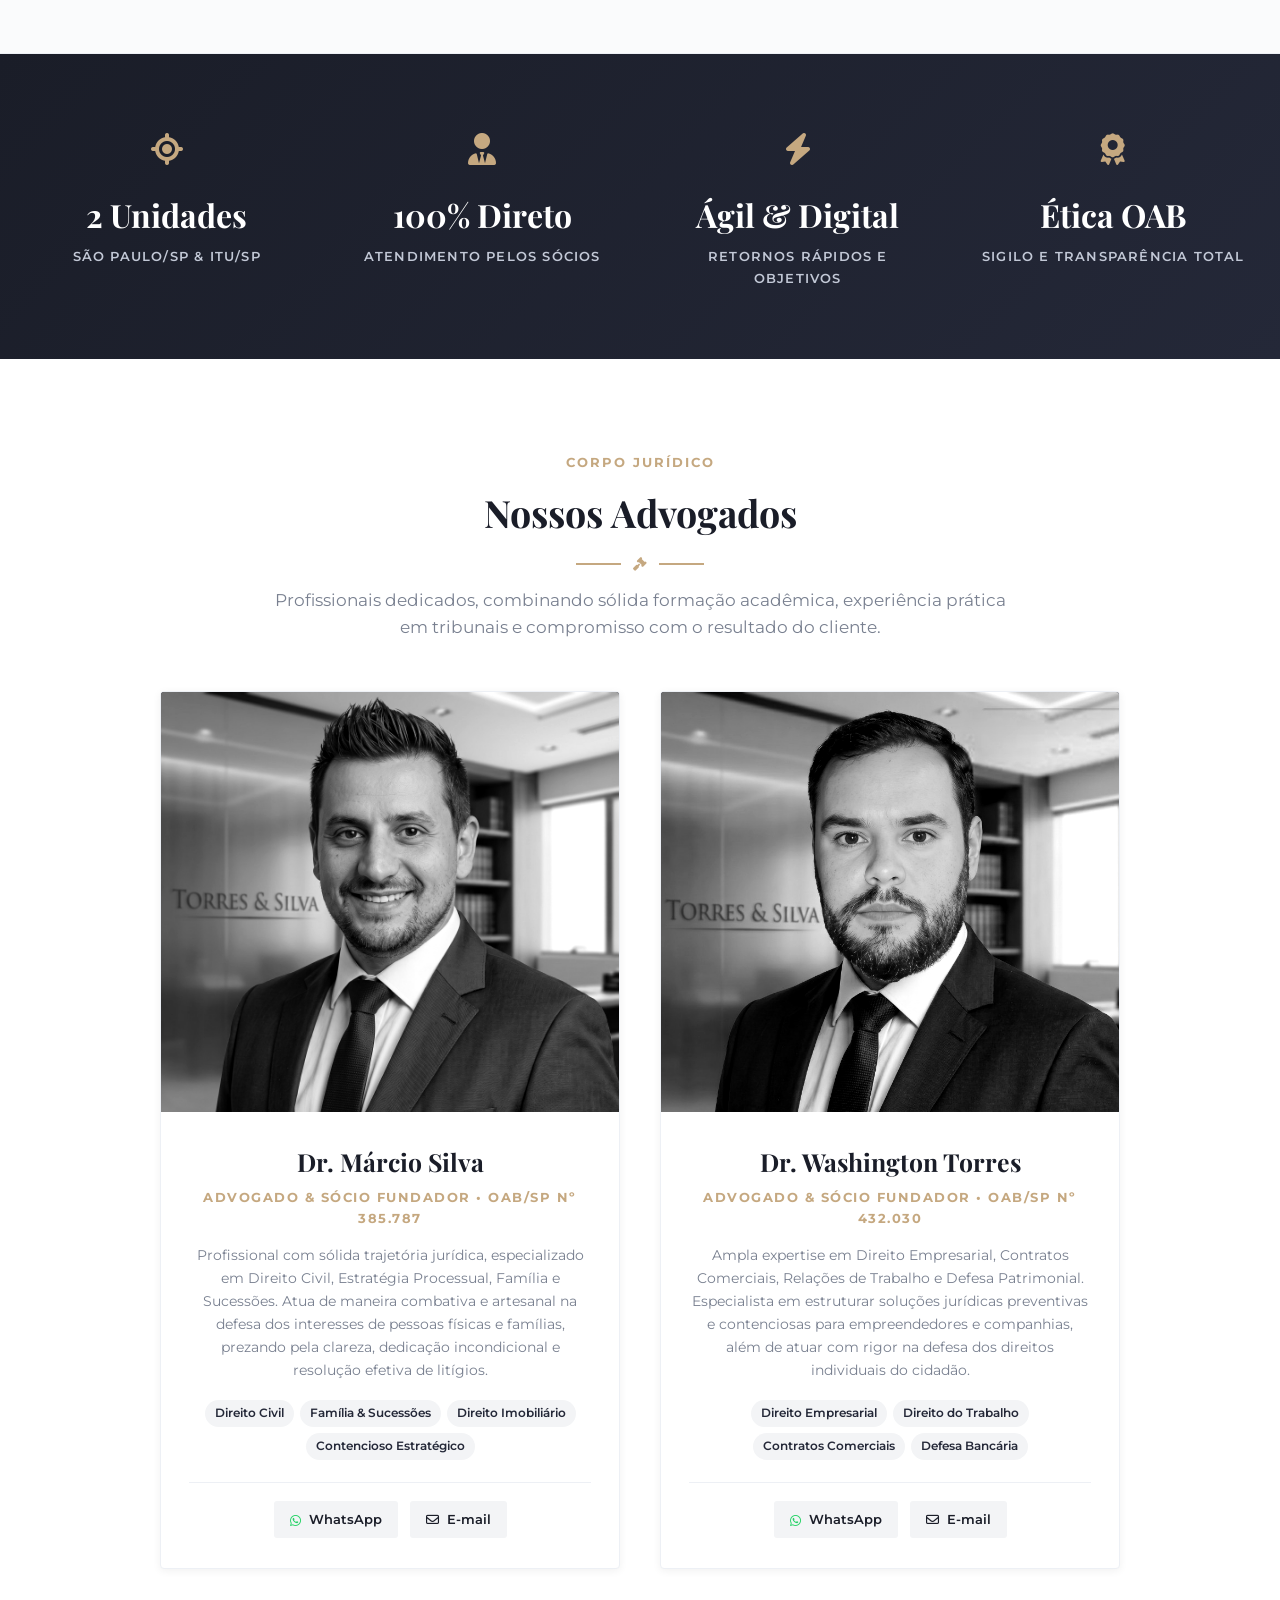
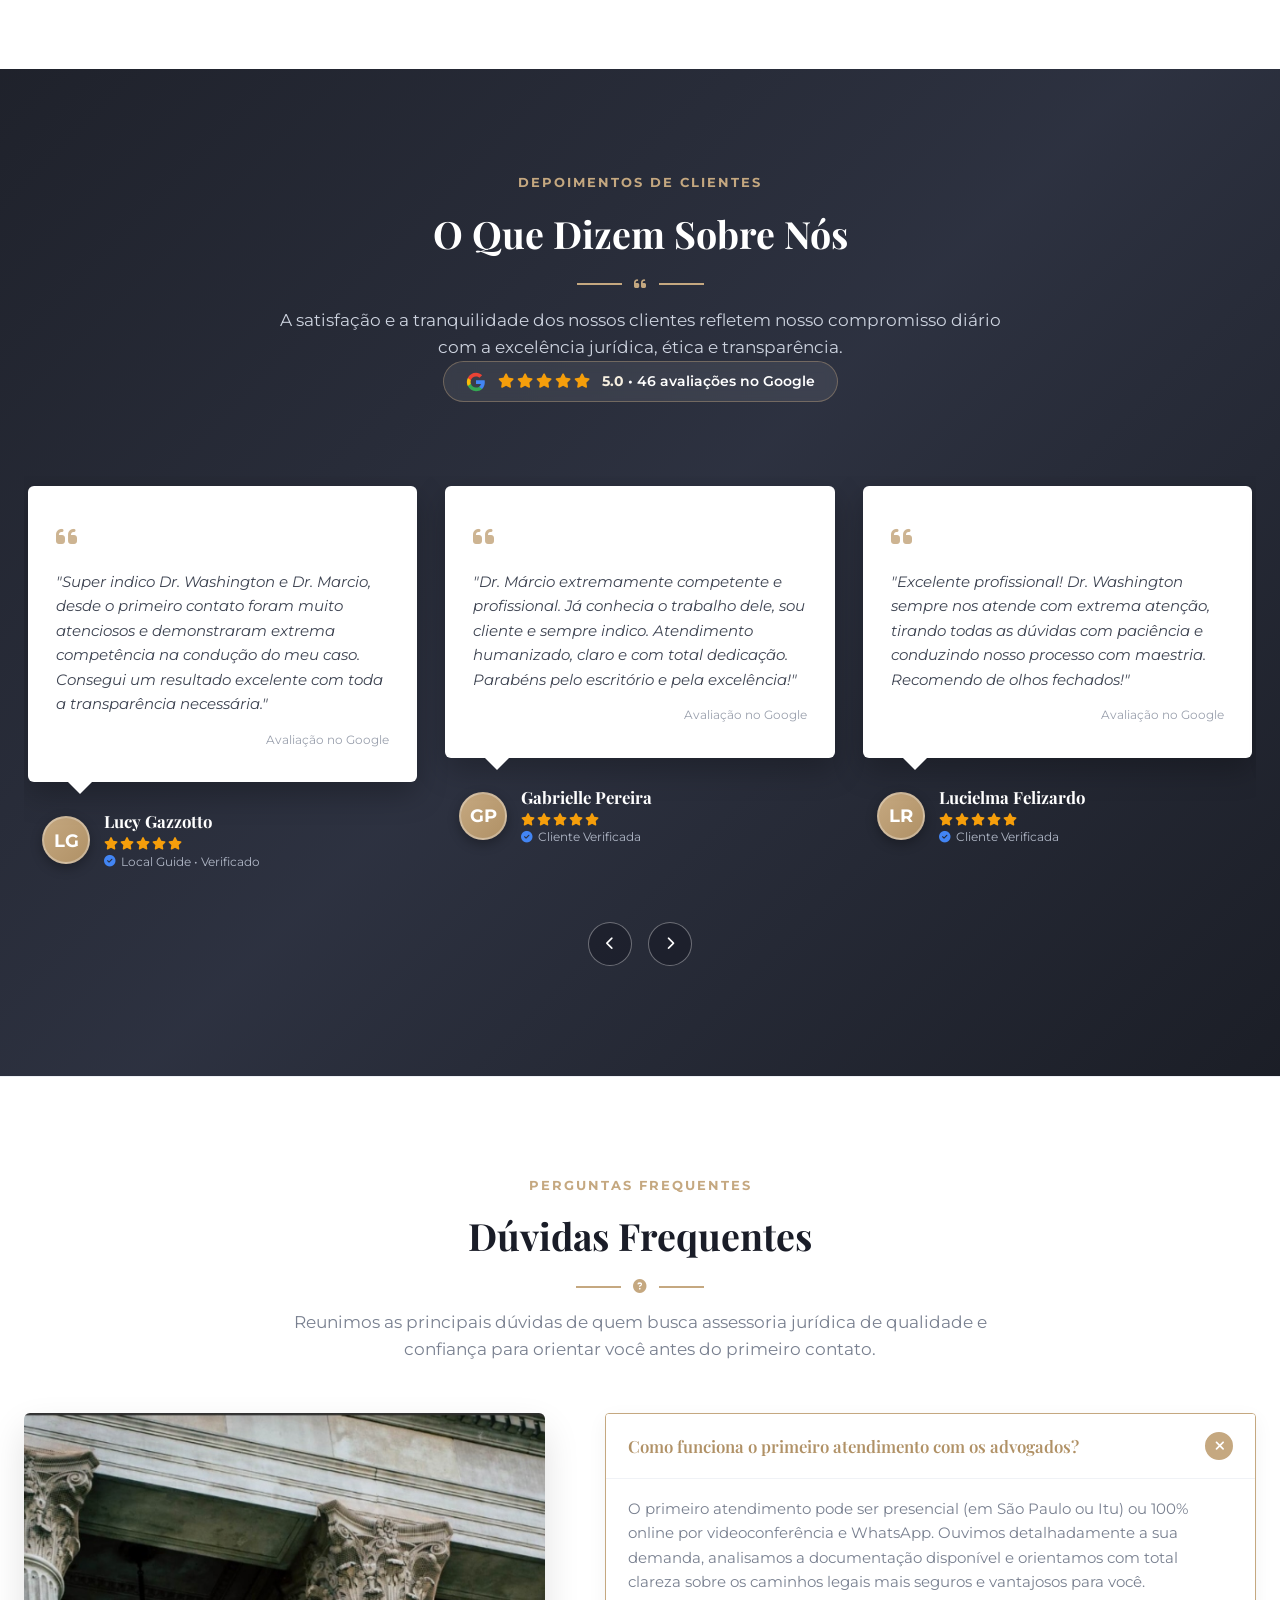
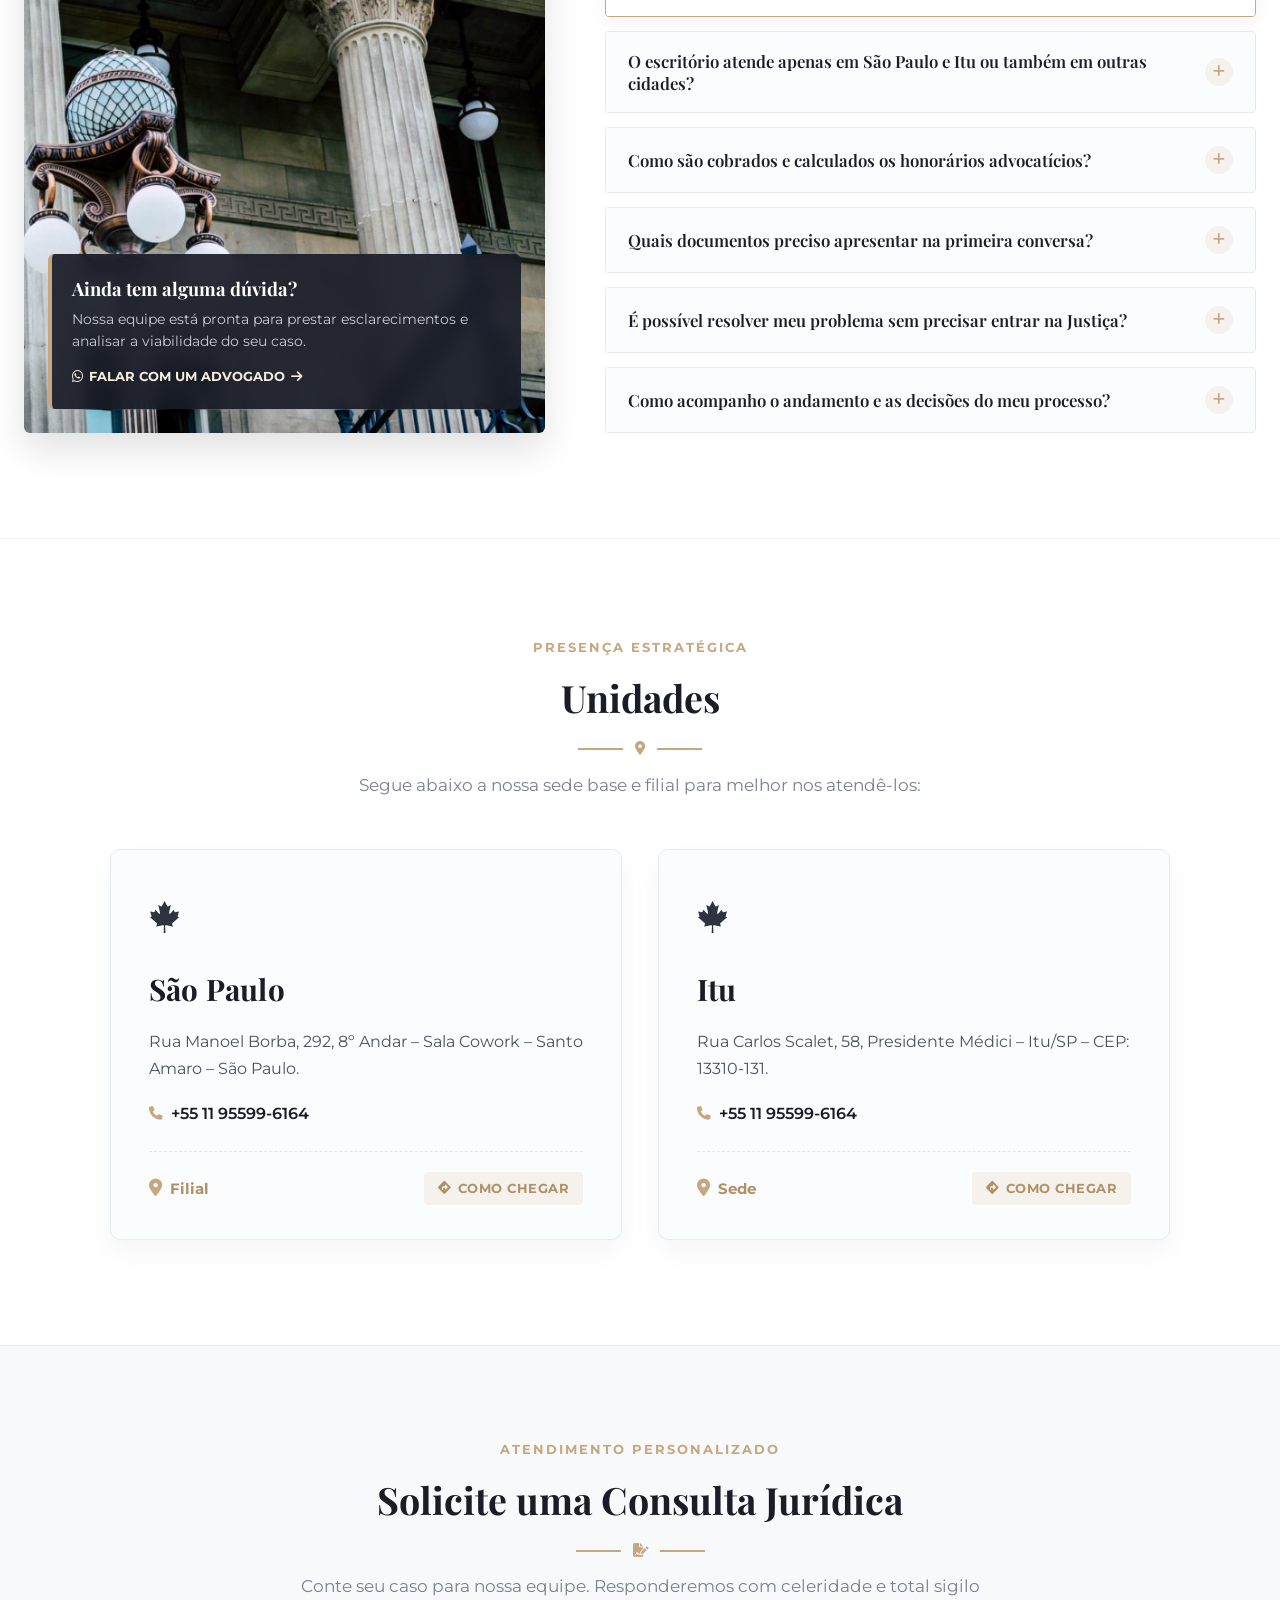
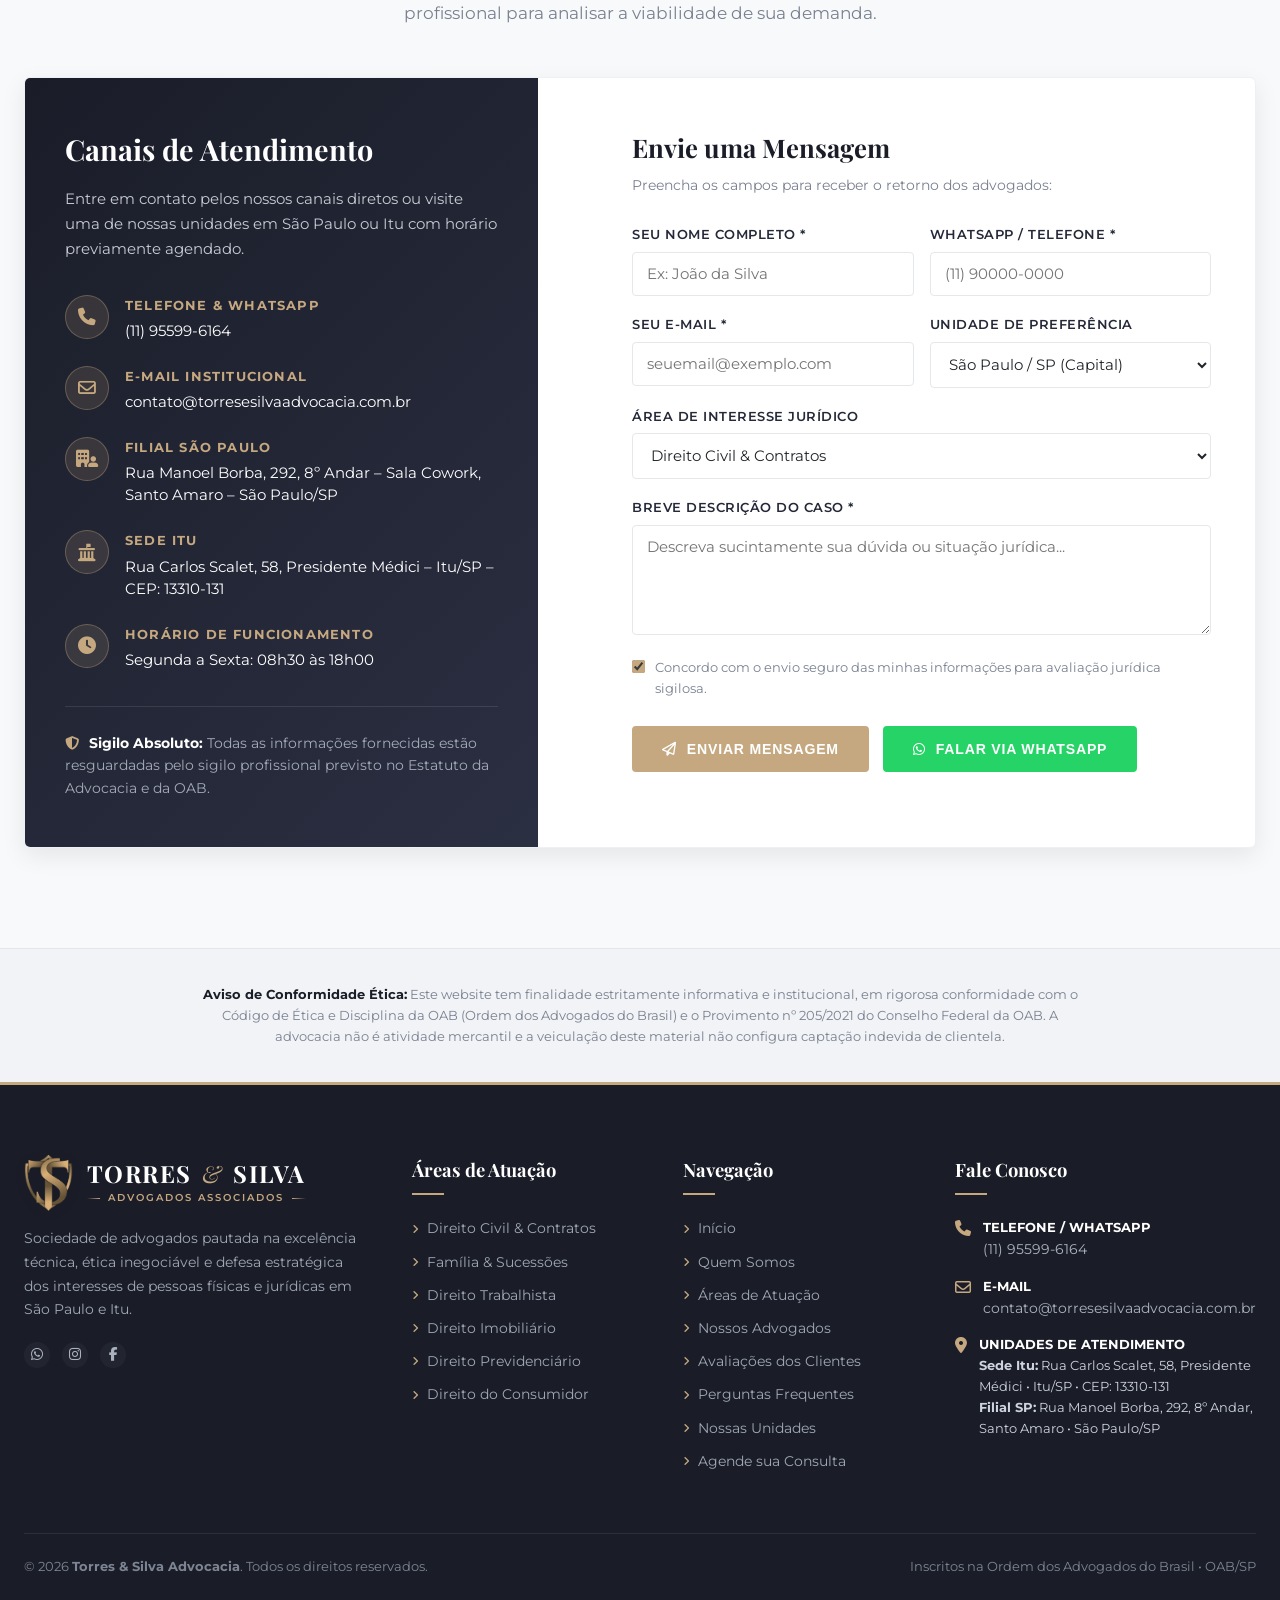
==== commit 69636164: "Atualiza logo oficial com marca d'agua no cabecalho e plano de fundo corporativo no slide 3" ====
--- a/index.html
+++ b/index.html
@@ -83,7 +83,7 @@
   <link rel="stylesheet" href="https://cdnjs.cloudflare.com/ajax/libs/font-awesome/6.5.1/css/all.min.css">
 
   <!-- CSS Customizado com Cache-Buster -->
-  <link rel="stylesheet" href="css/style.css?v=1.2">
+  <link rel="stylesheet" href="css/style.css?v=1.3">
 </head>
 <body>
 
@@ -129,13 +129,9 @@
   <header class="main-header">
     <div class="container">
       <nav class="navbar">
-        <!-- Logo Oficial Adaptado -->
+        <!-- Logo Oficial TS -->
         <a href="#inicio" class="site-logo" title="Torres & Silva Advogados Associados">
-          <img src="assets/images/logo-shield.png" alt="Brasão Torres & Silva" class="logo-shield-img">
-          <div class="logo-text-wrap">
-            <span class="logo-brand">TORRES <span class="logo-amp">&</span> SILVA</span>
-            <span class="logo-sub">ADVOGADOS ASSOCIADOS</span>
-          </div>
+          <img src="assets/images/logo-header-official.png?v=2.0" alt="Torres & Silva Advogados Associados" class="logo-header-img">
         </a>
 
         <!-- Menu Desktop -->
@@ -210,7 +206,7 @@
         </div>
 
         <!-- Slide 3: Atendimento e Foco em Resultados (Corredor Corporativo) -->
-        <div class="hero-slide" style="background-image: url('assets/images/hero-corridor.jpg');">
+        <div class="hero-slide hero-slide-corridor" style="background-image: url('assets/images/hero-corridor.jpg?v=2.0');">
           <div class="hero-overlay"></div>
           <div class="container hero-content">
             <span class="hero-badge">
--- a/css/style.css
+++ b/css/style.css
@@ -314,6 +314,24 @@
   flex-shrink: 0;
 }
 
+.logo-header-img {
+  height: 62px;
+  width: auto;
+  max-width: 200px;
+  object-fit: contain;
+  display: block;
+  transition: transform 0.3s ease, filter 0.3s ease;
+  filter: drop-shadow(0 2px 8px rgba(0, 0, 0, 0.06));
+}
+
+.site-logo:hover .logo-header-img {
+  transform: scale(1.03);
+}
+
+.main-header.scrolled .logo-header-img {
+  height: 52px;
+}
+
 .logo-shield-img {
   height: 56px;
   width: auto;
@@ -468,6 +486,10 @@
   visibility: hidden;
   transition: opacity 0.8s ease-in-out, visibility 0.8s ease-in-out, transform 6s ease-out;
   transform: scale(1.04);
+}
+
+.hero-slide.hero-slide-corridor {
+  background-position: center 40%;
 }
 
 .hero-slide.active {
@@ -2186,6 +2208,10 @@
     letter-spacing: 0.3px;
   }
 
+  .logo-header-img {
+    height: 52px;
+  }
+
   .logo-shield-img {
     height: 48px;
   }
@@ -2497,6 +2523,10 @@
     font-size: 0.72rem;
   }
 
+  .logo-header-img {
+    height: 46px;
+  }
+
   .logo-shield-img {
     height: 46px;
   }
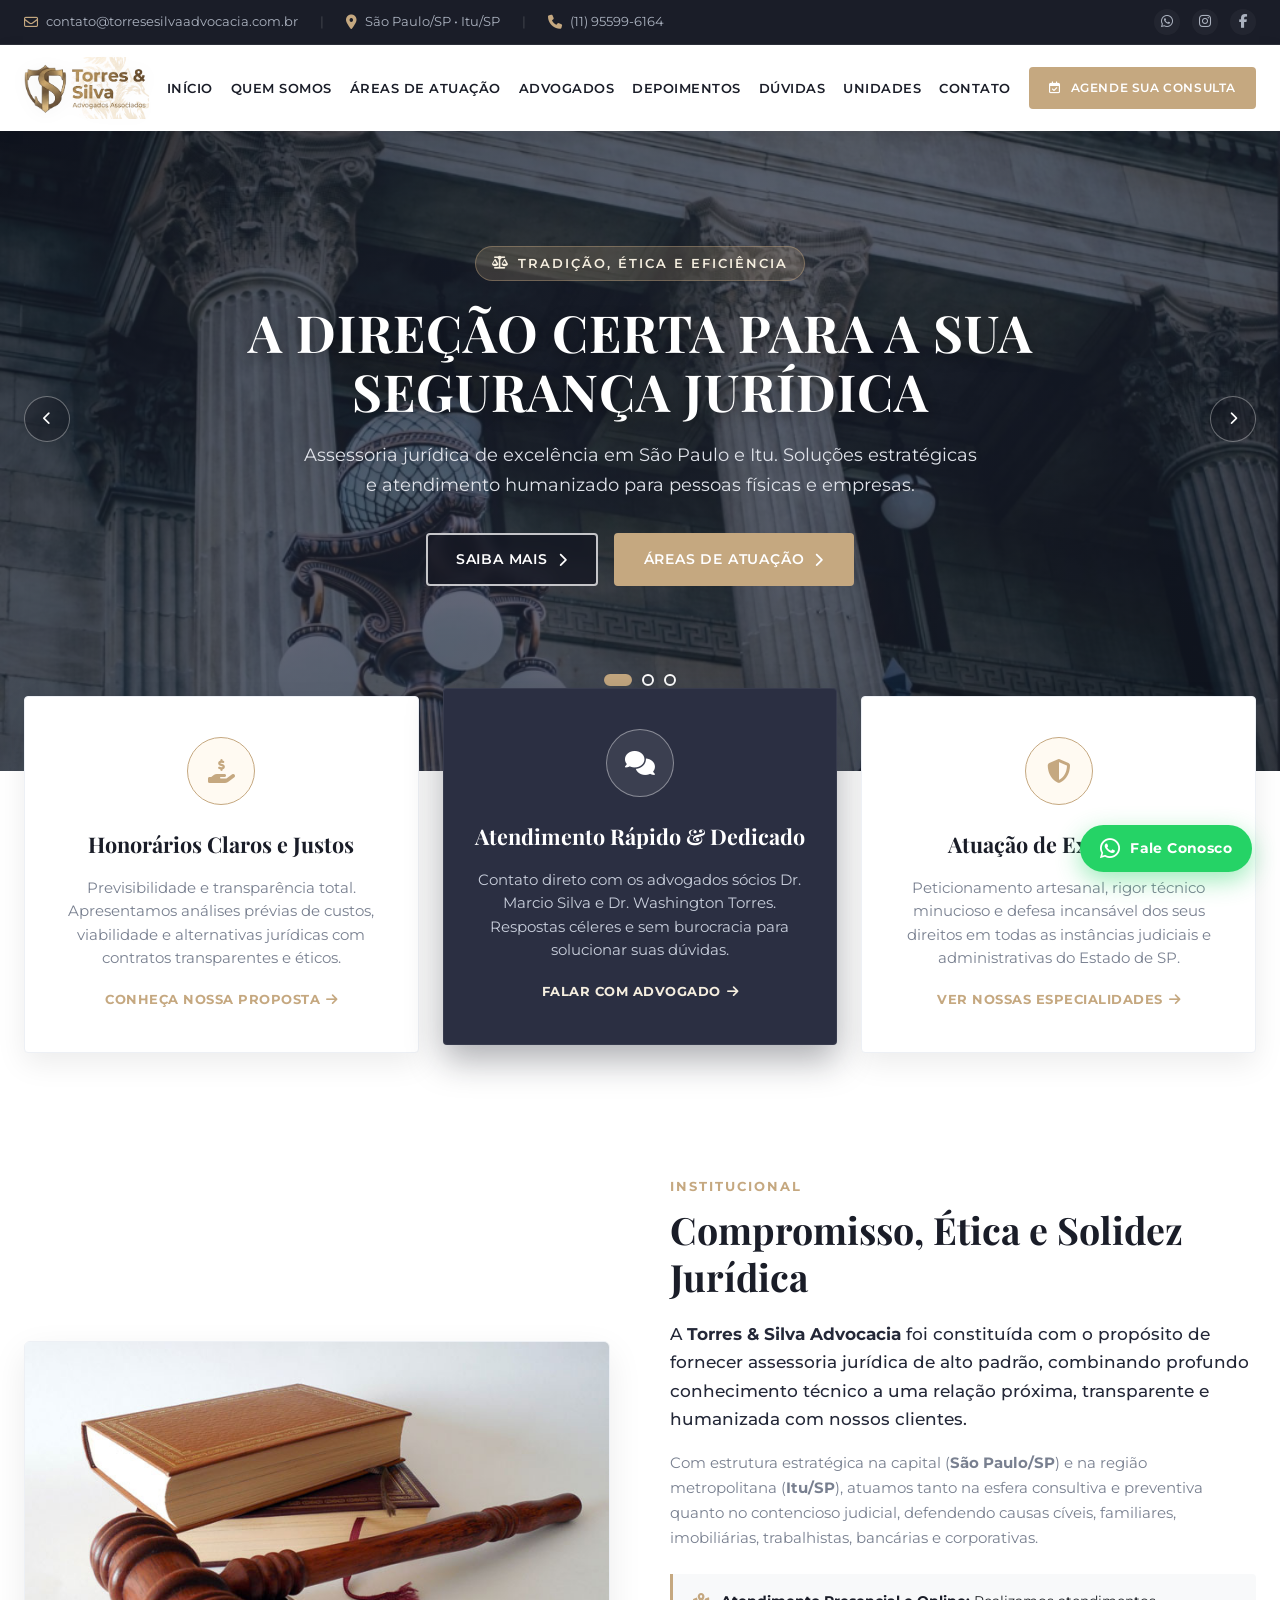
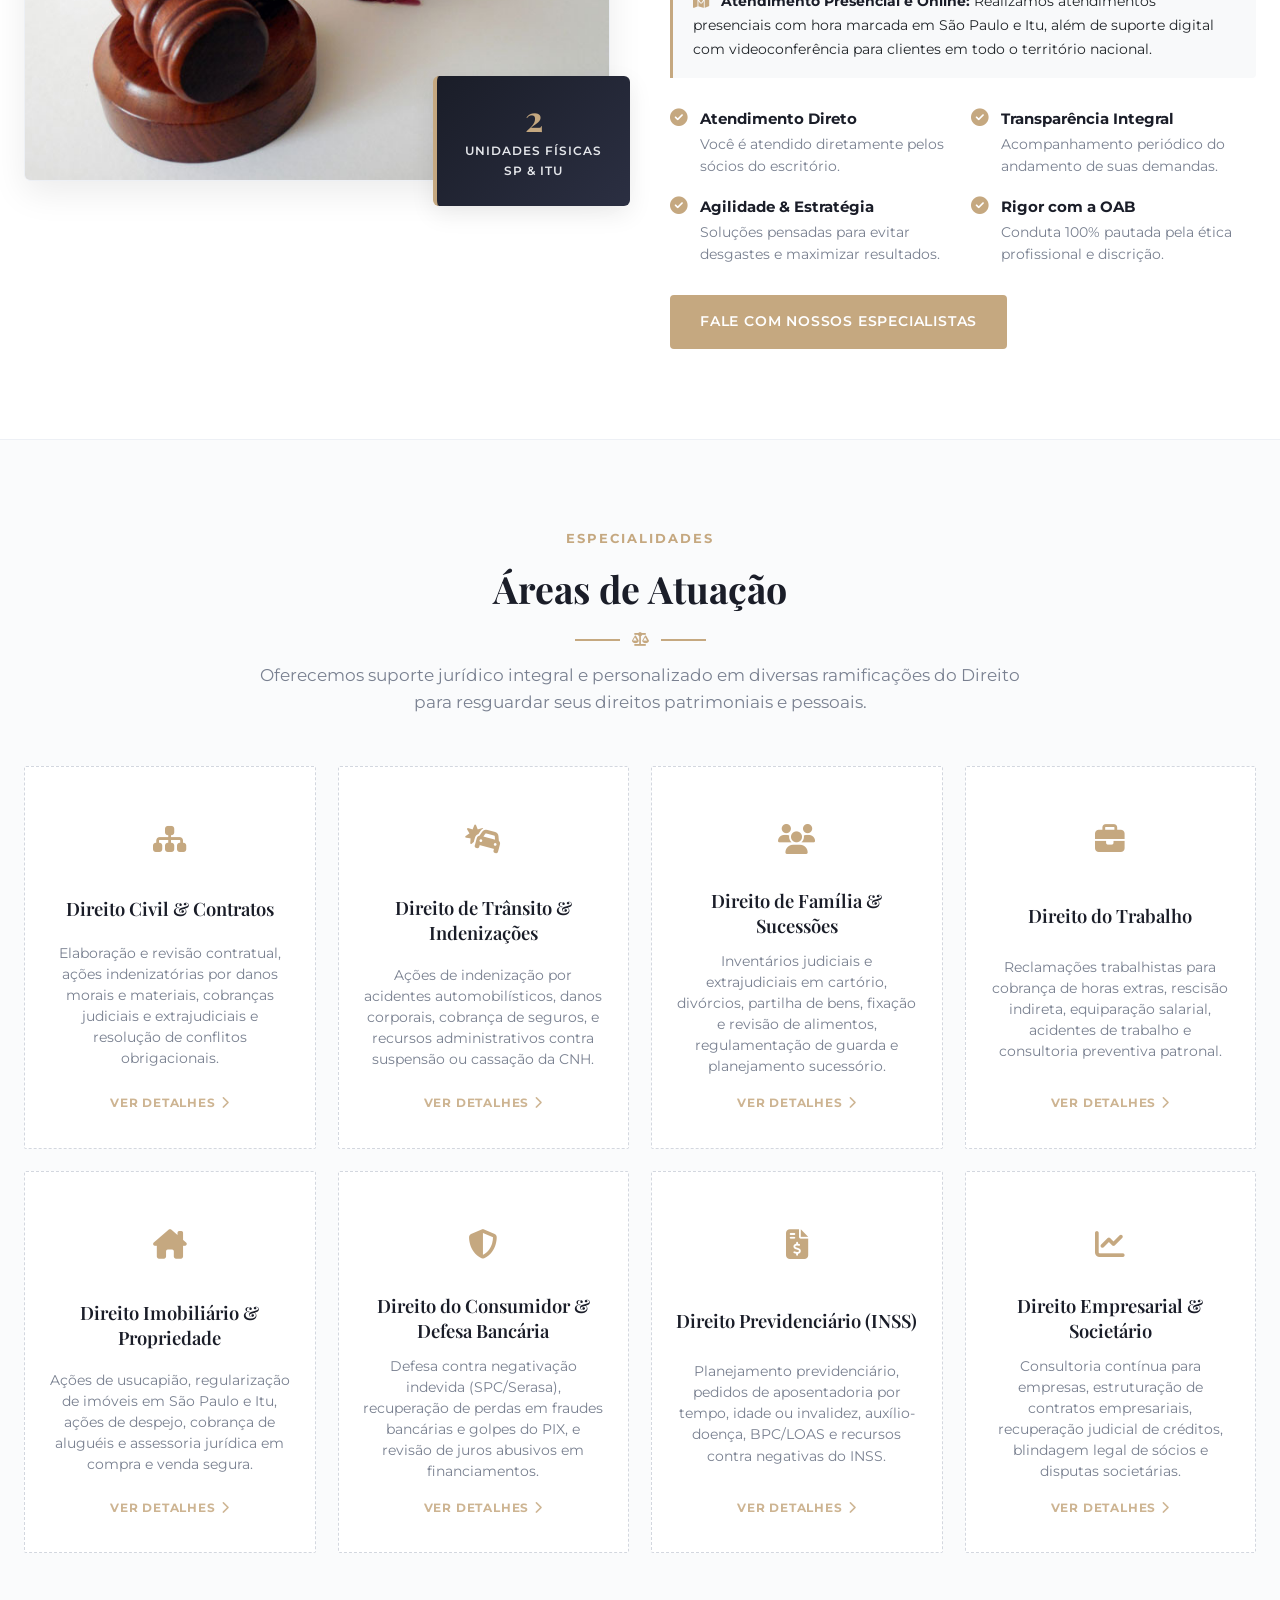
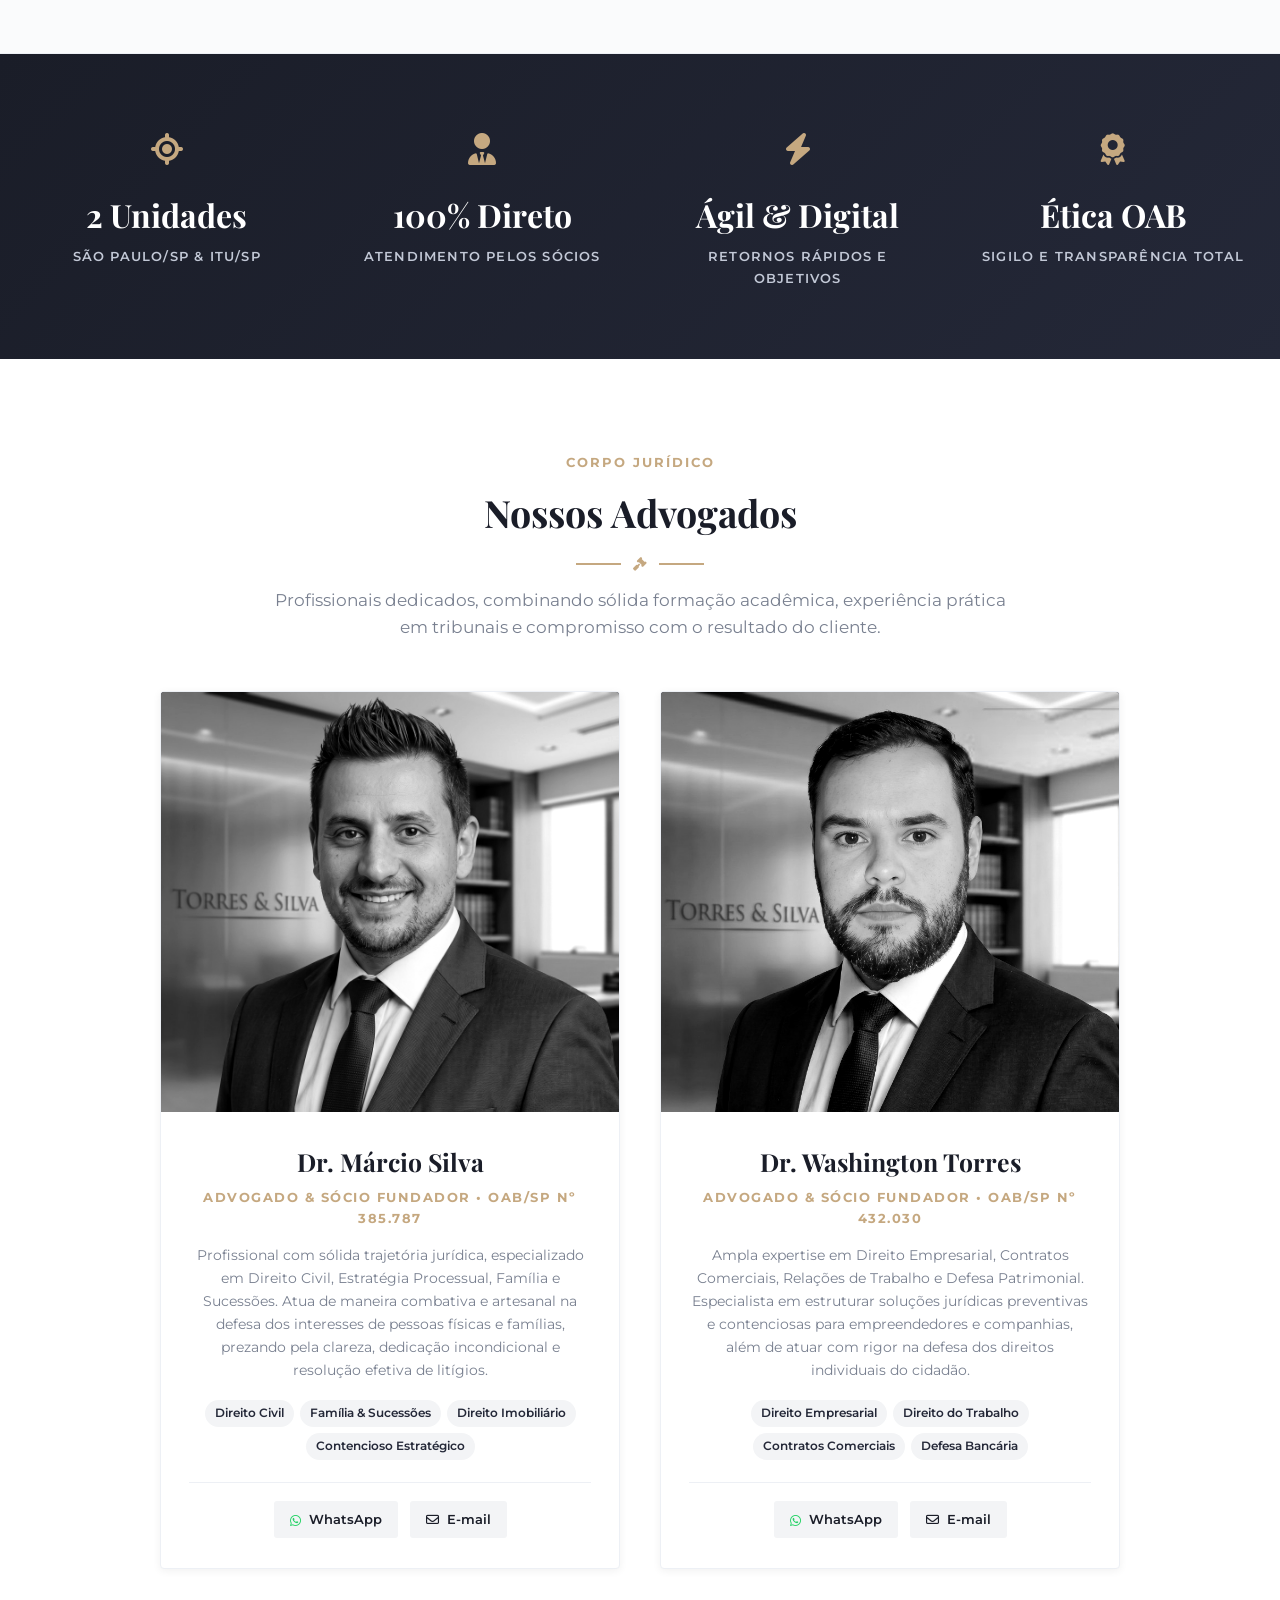
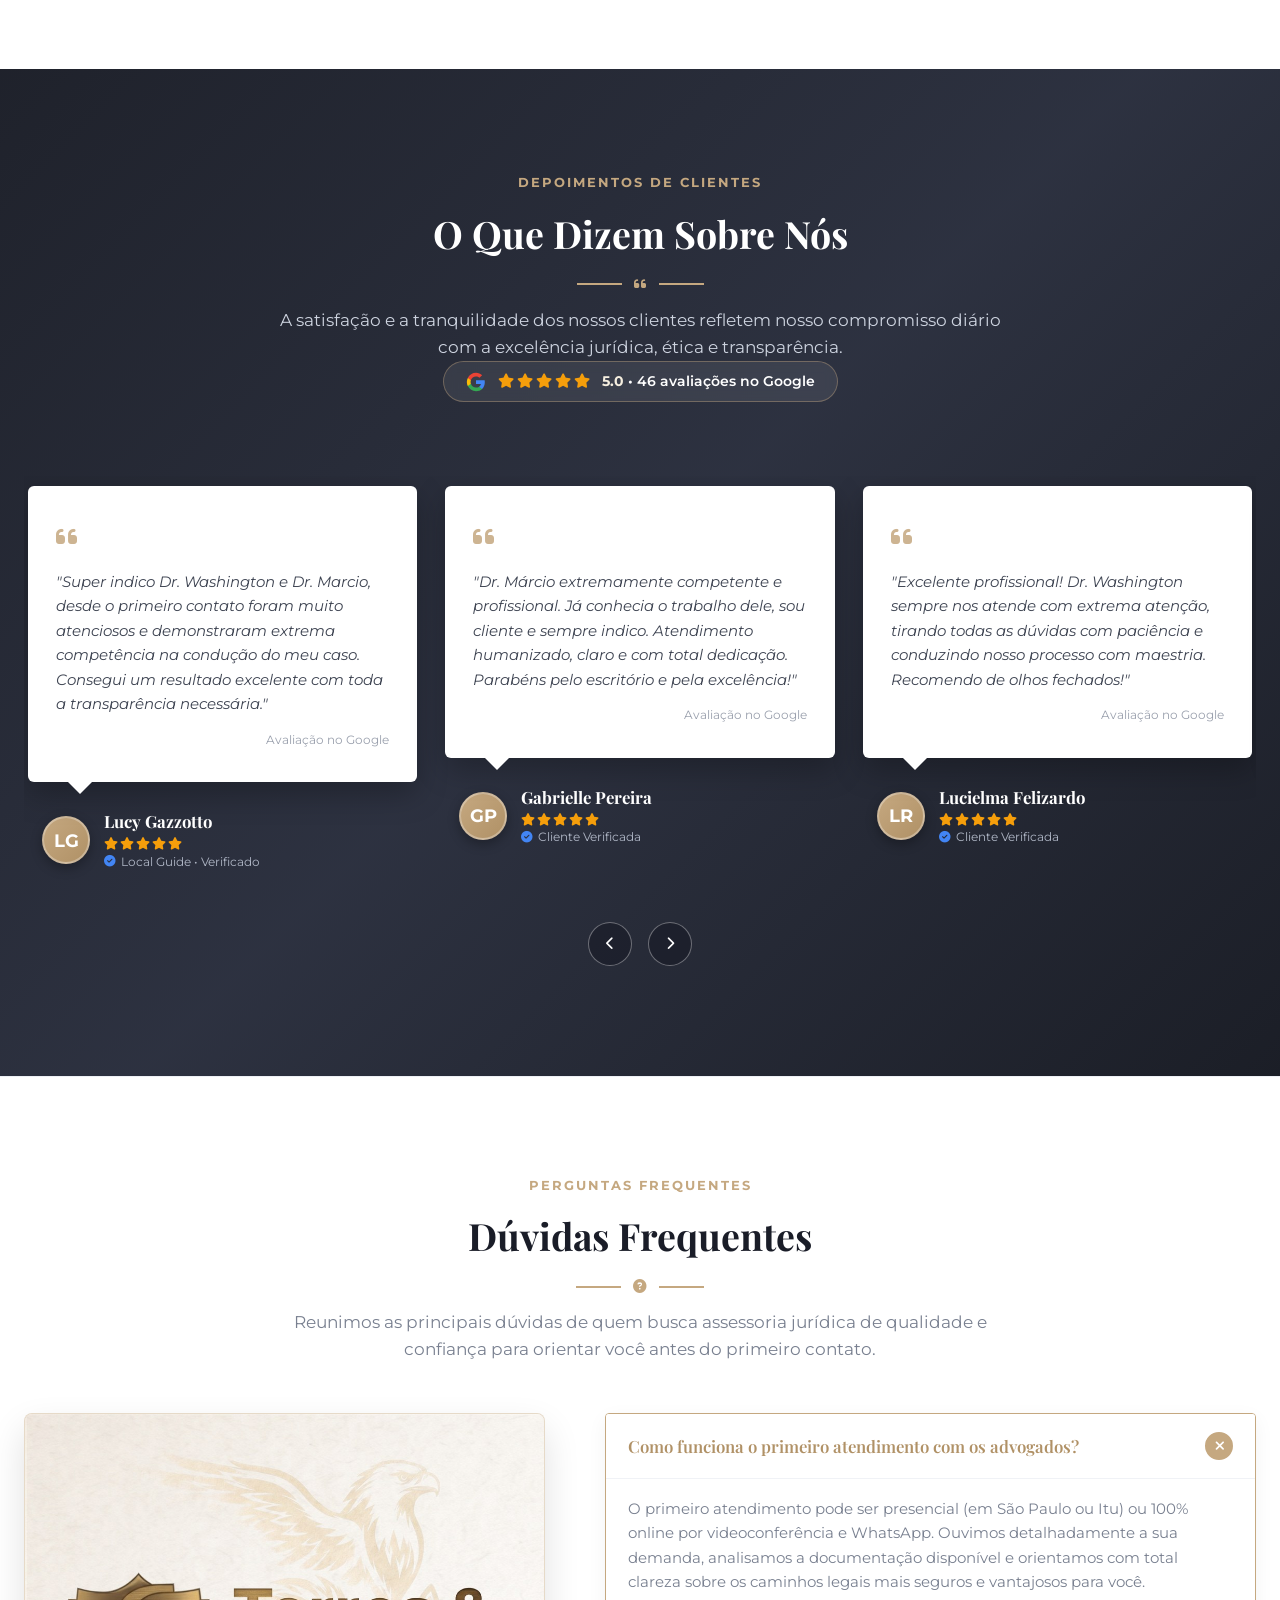
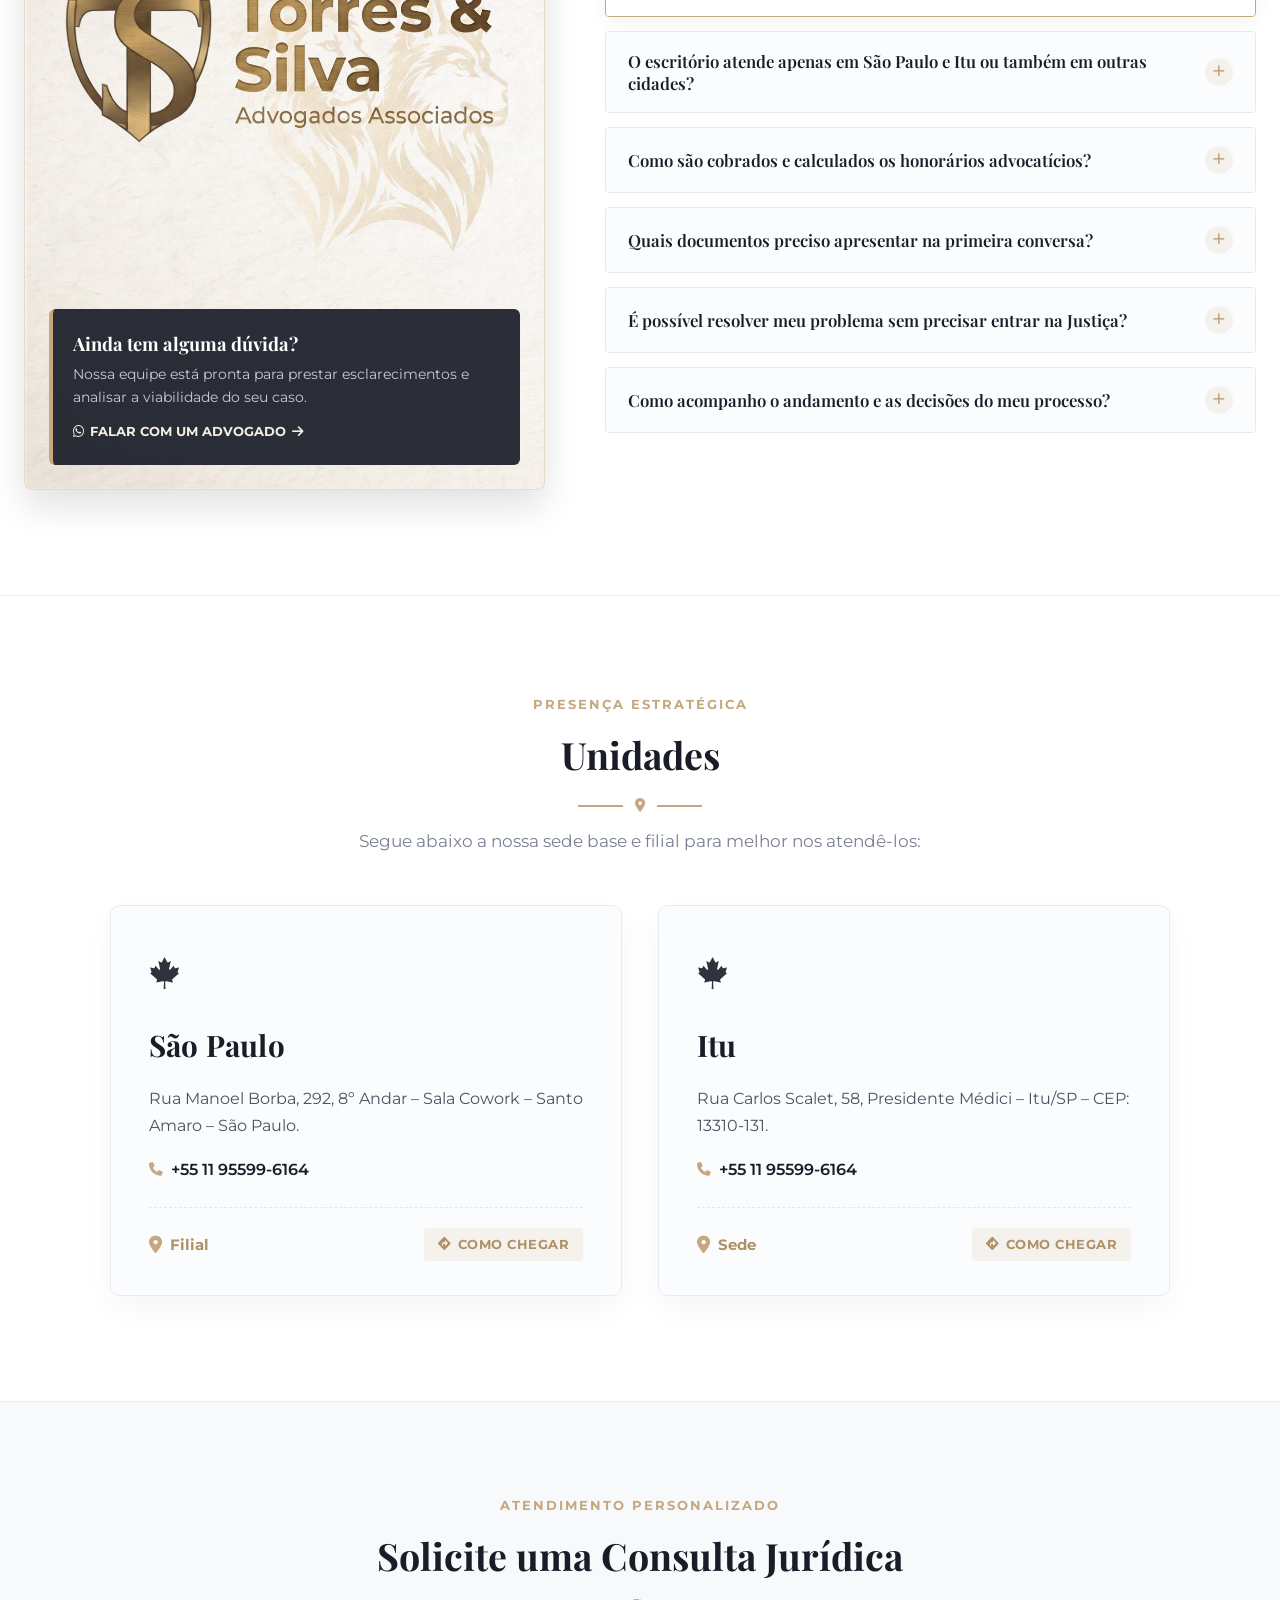
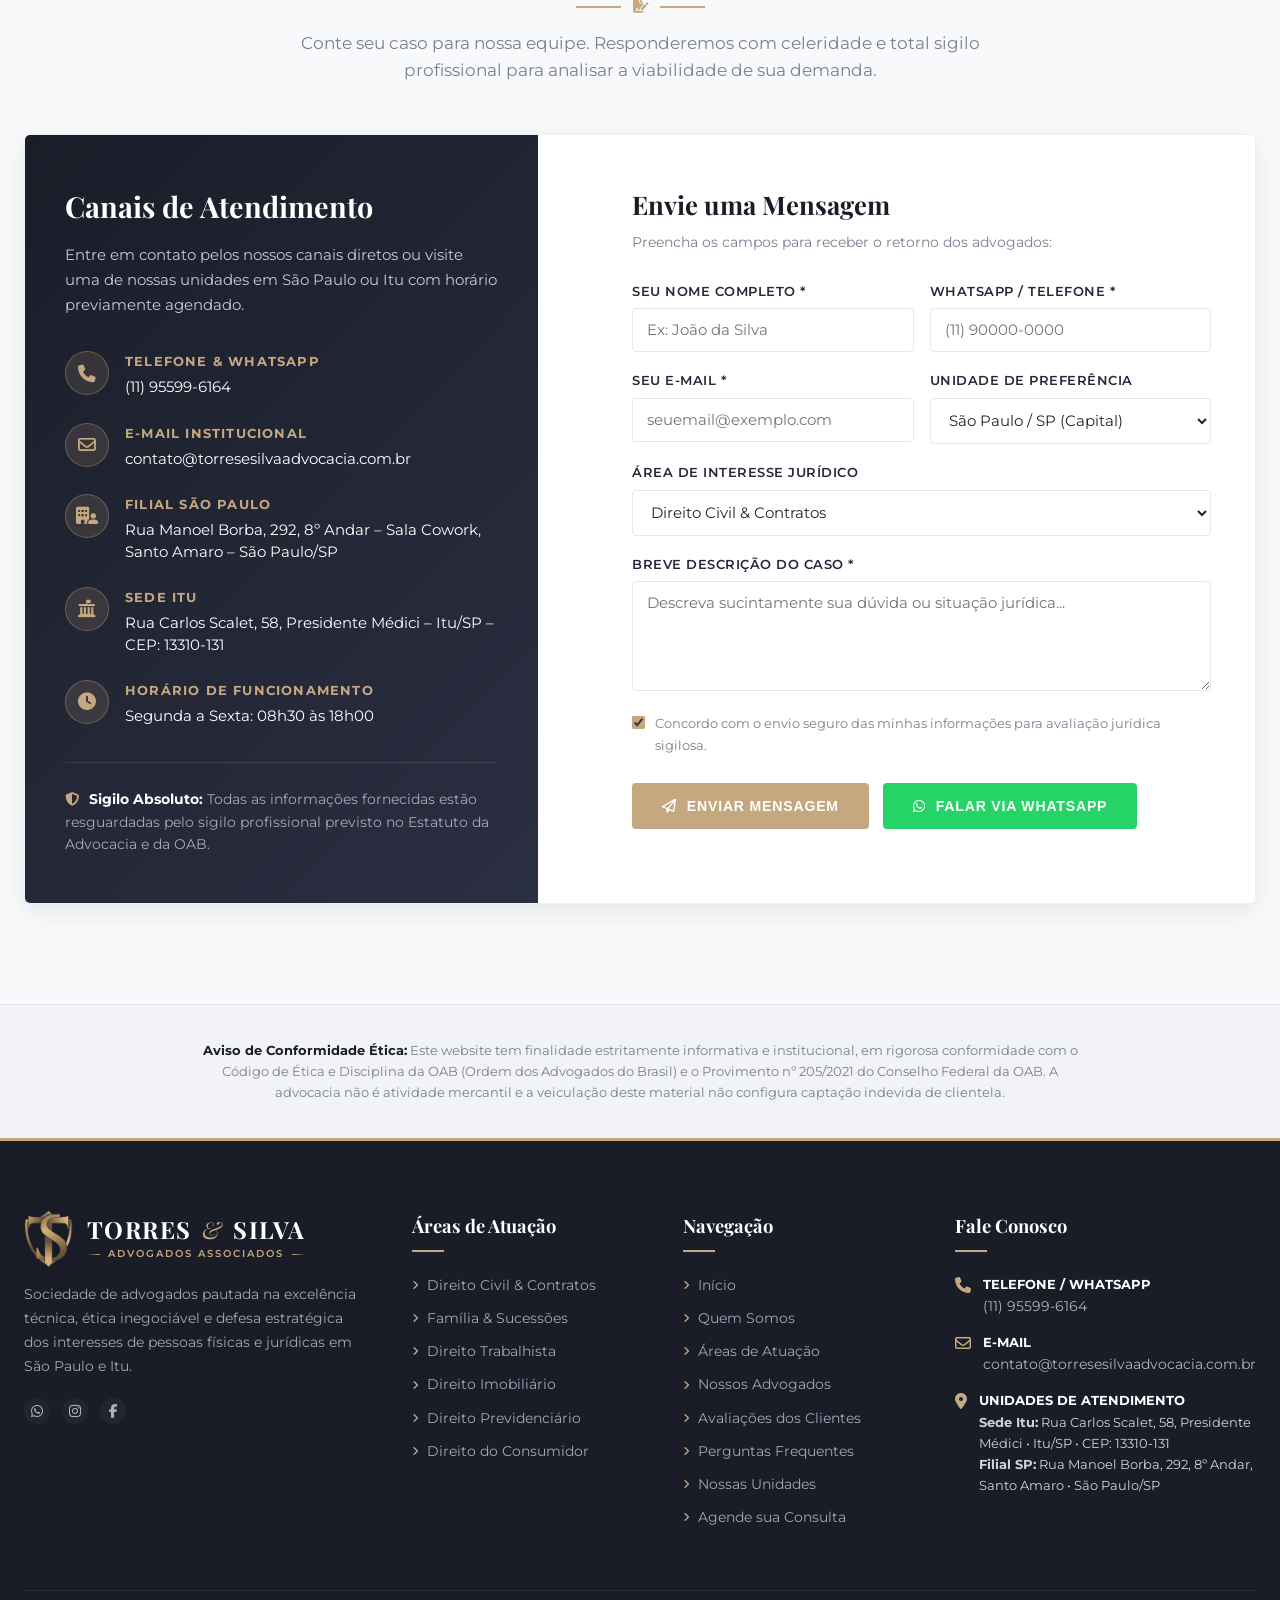
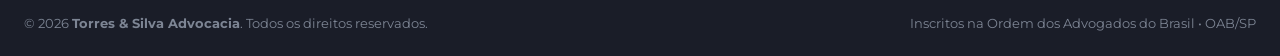
==== commit 8b23d4da: "Insere logo oficial com marca d'agua na secao de Duvidas Frequentes (FAQ)" ====
--- a/index.html
+++ b/index.html
@@ -83,7 +83,7 @@
   <link rel="stylesheet" href="https://cdnjs.cloudflare.com/ajax/libs/font-awesome/6.5.1/css/all.min.css">
 
   <!-- CSS Customizado com Cache-Buster -->
-  <link rel="stylesheet" href="css/style.css?v=1.3">
+  <link rel="stylesheet" href="css/style.css?v=1.4">
 </head>
 <body>
 
@@ -826,7 +826,7 @@
           <!-- Coluna Esquerda: Imagem e Card Flutuante de Contato Rápido -->
           <div class="faq-image-side">
             <div class="faq-image-card">
-              <img src="assets/images/hero-office.jpg" alt="Atendimento Jurídico Especializado Torres & Silva">
+              <img src="assets/images/faq-logo-card.jpg?v=1.0" alt="Torres & Silva Advocacia - Assessoria Jurídica de Excelência">
               <div class="faq-badge-floating">
                 <h4>Ainda tem alguma dúvida?</h4>
                 <p>Nossa equipe está pronta para prestar esclarecimentos e analisar a viabilidade do seu caso.</p>
--- a/css/style.css
+++ b/css/style.css
@@ -1405,9 +1405,11 @@
 
 .faq-image-card {
   position: relative;
-  border-radius: 6px;
+  border-radius: 8px;
   overflow: hidden;
   box-shadow: var(--shadow-lg);
+  border: 1px solid rgba(197, 168, 128, 0.35);
+  background-color: #f7f3ee;
   width: 100%;
   min-height: 500px;
 }
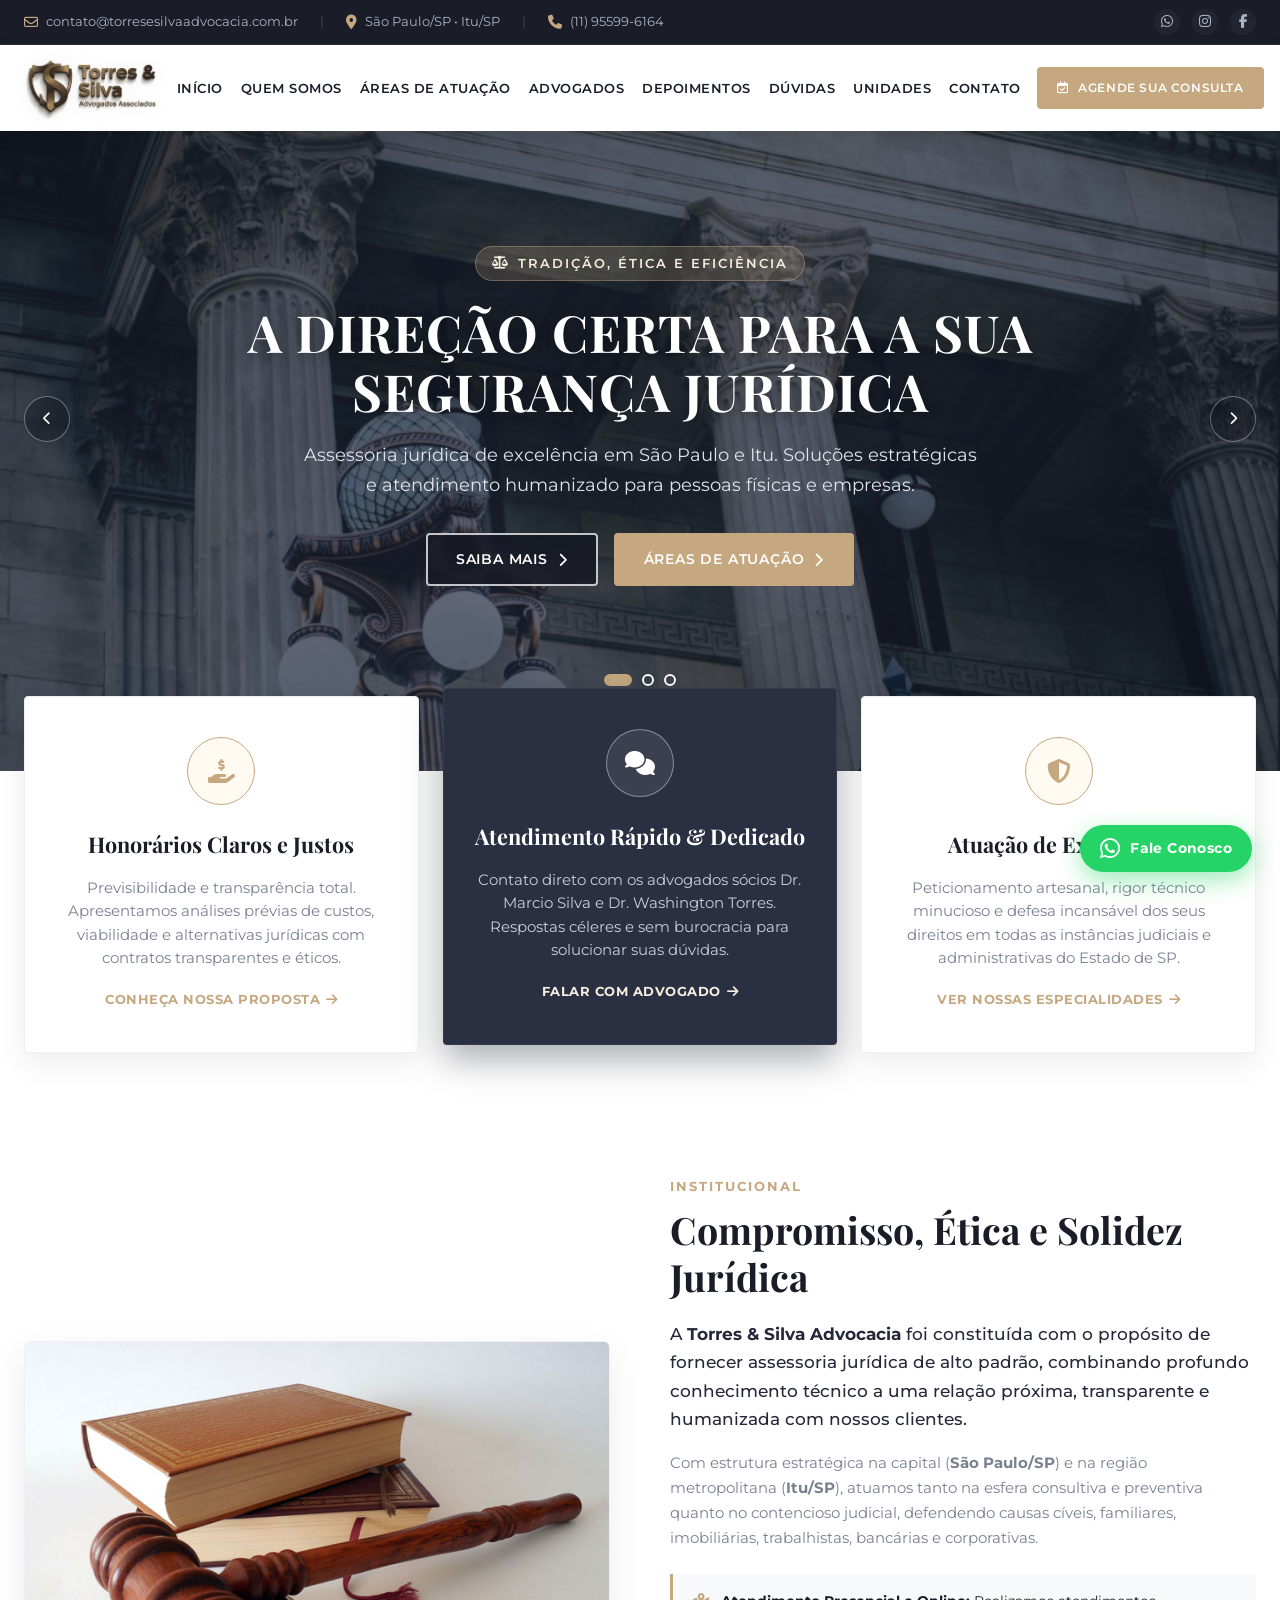
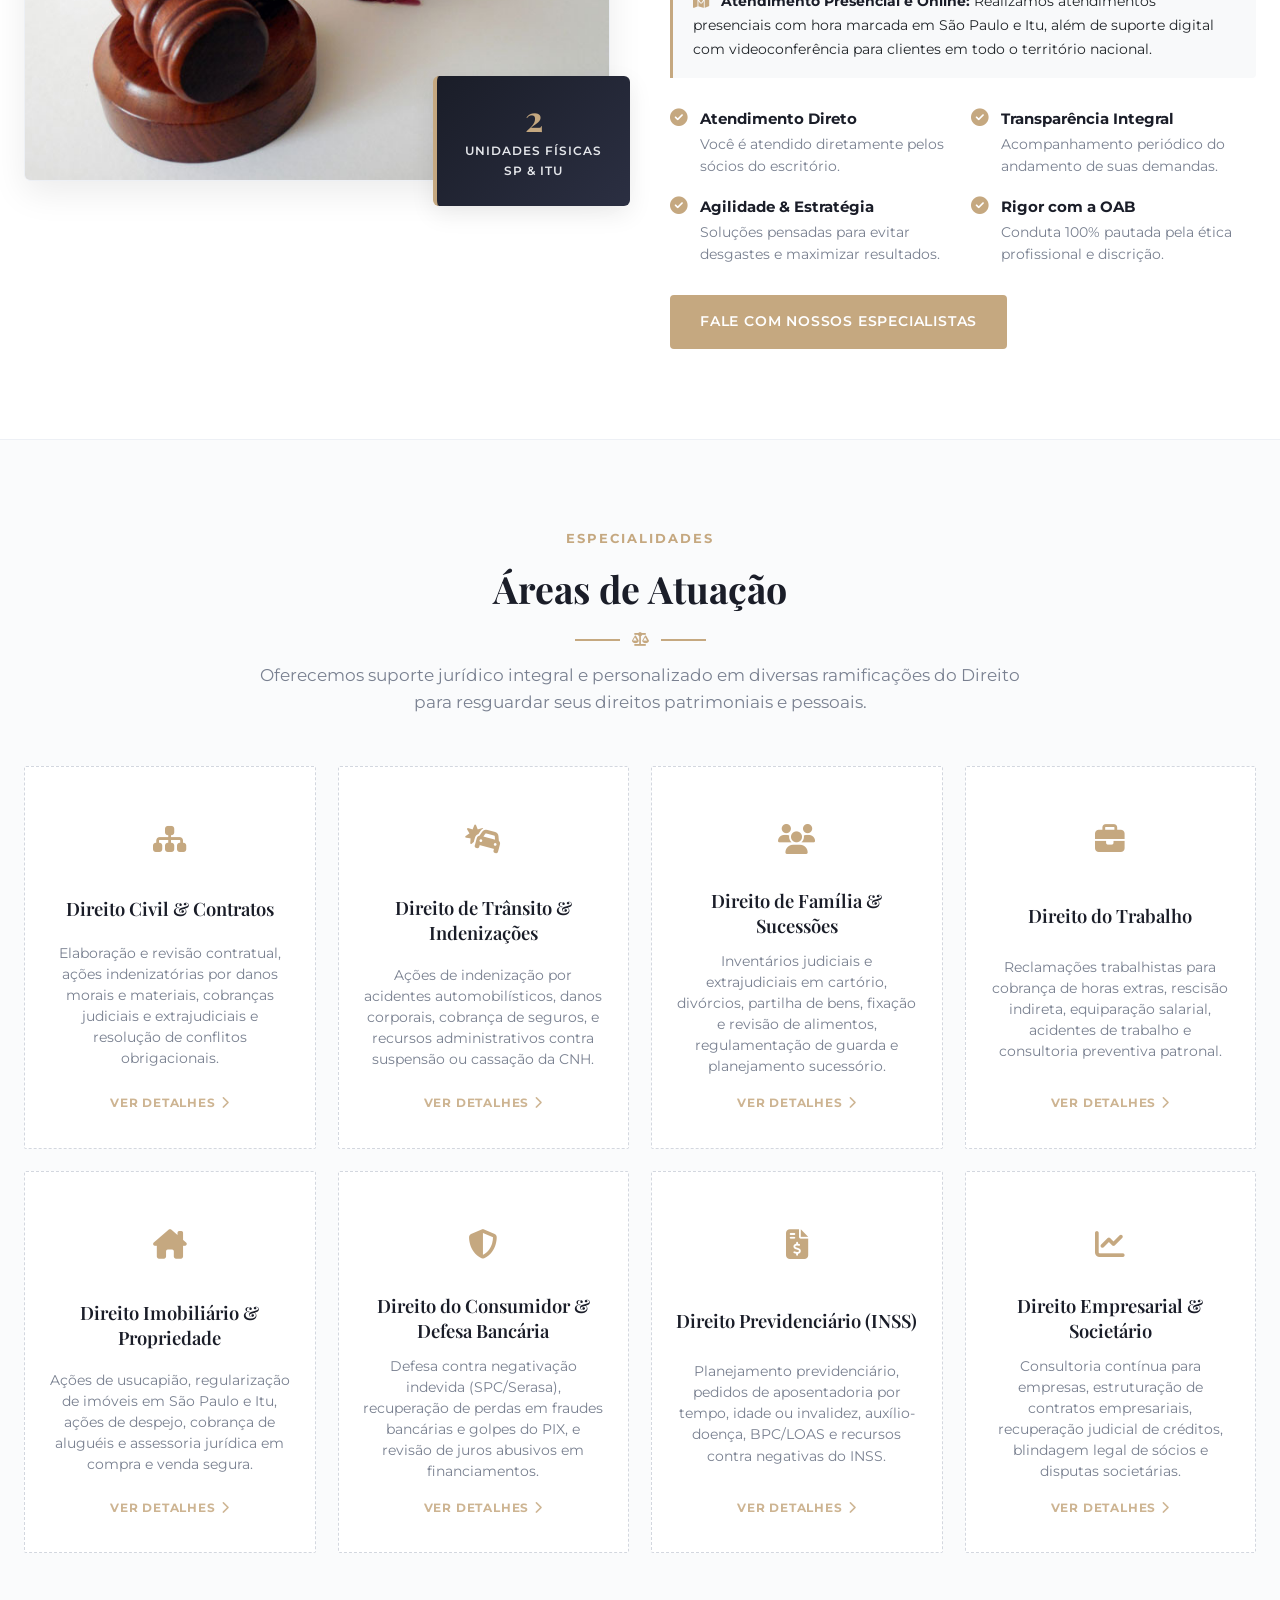
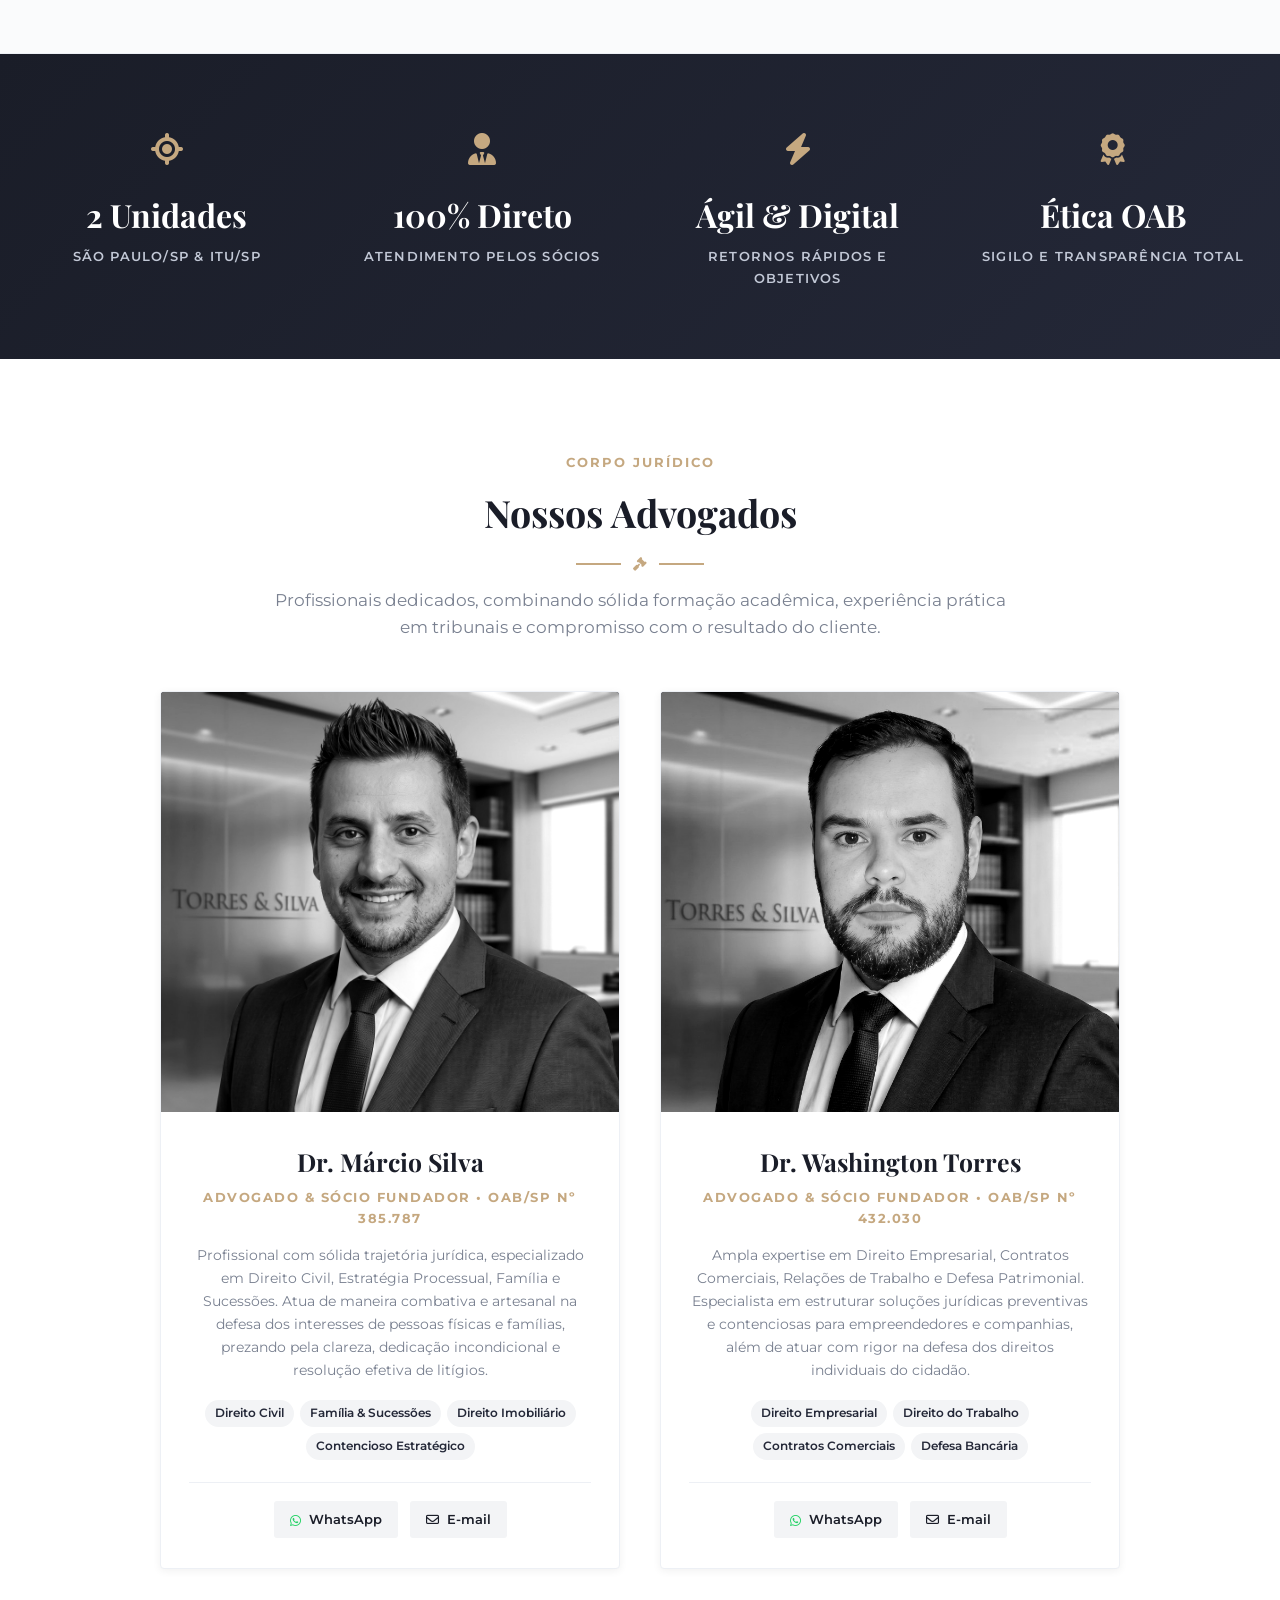
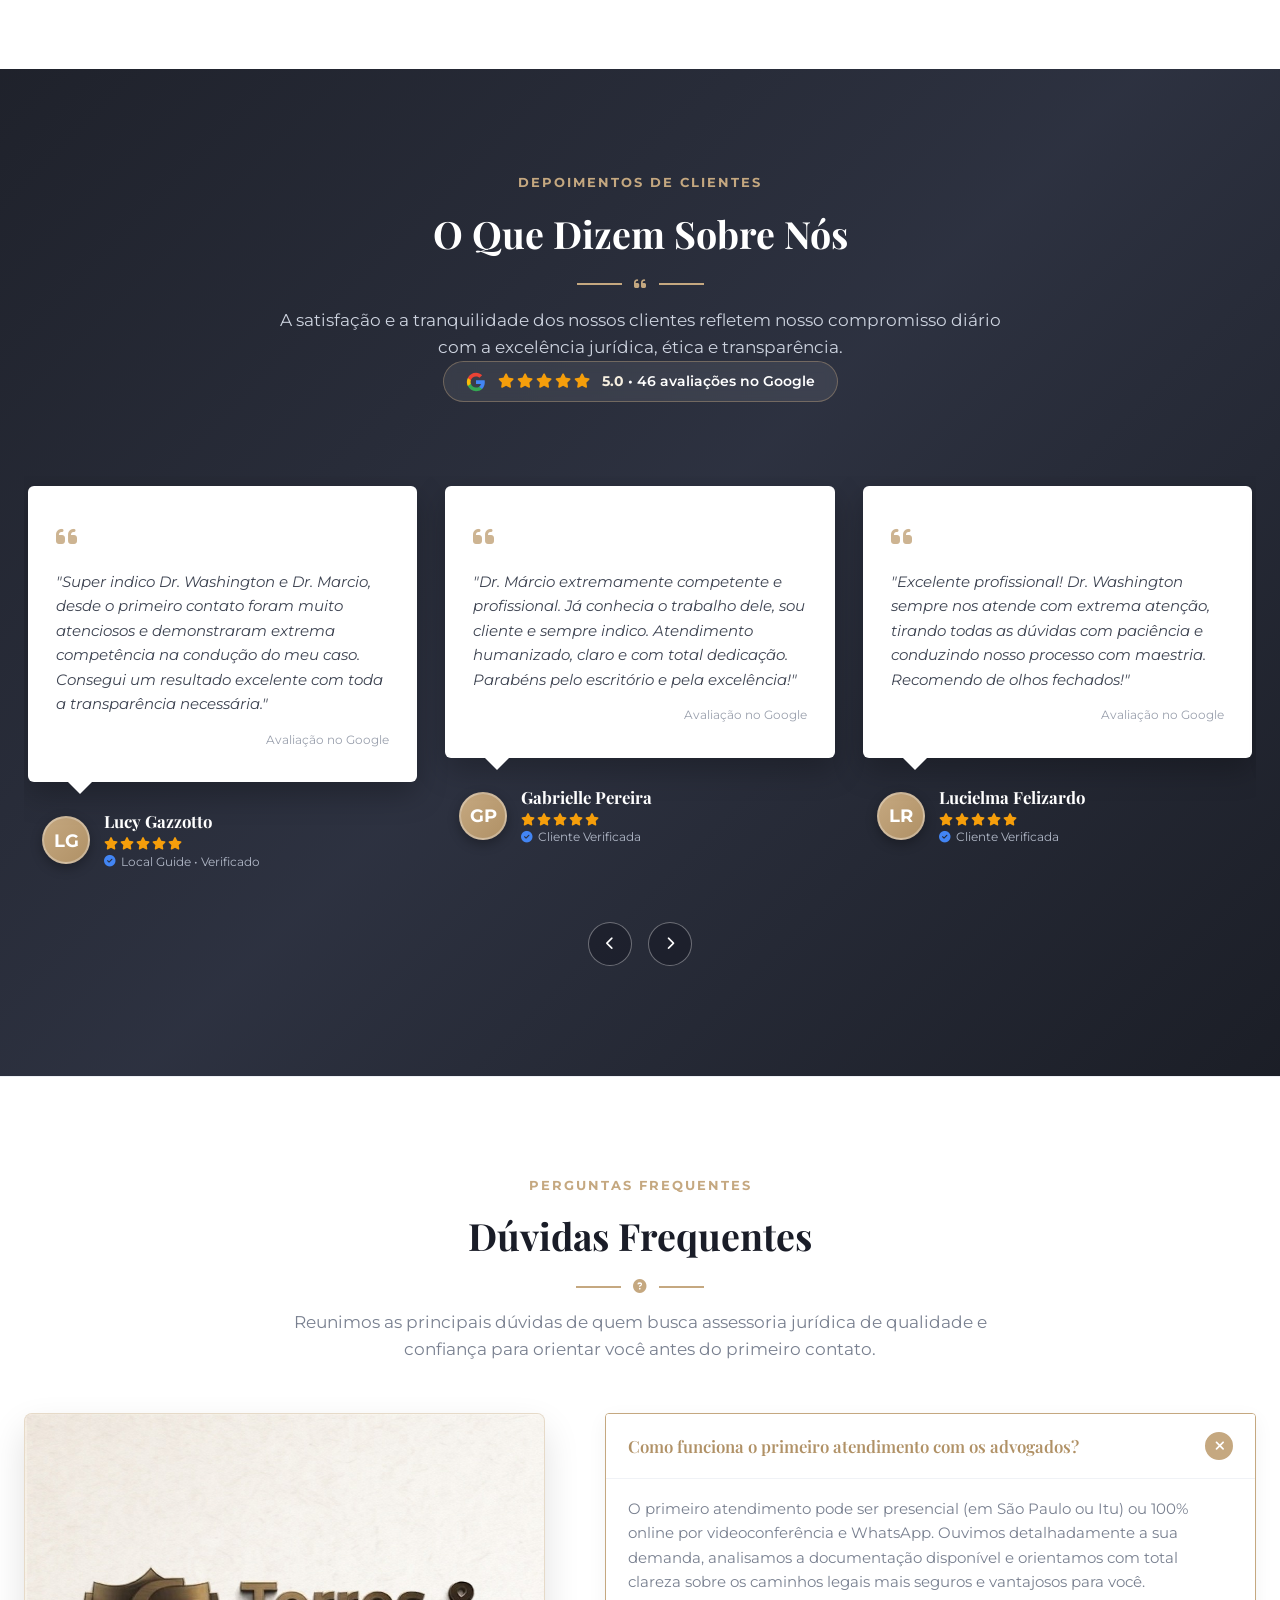
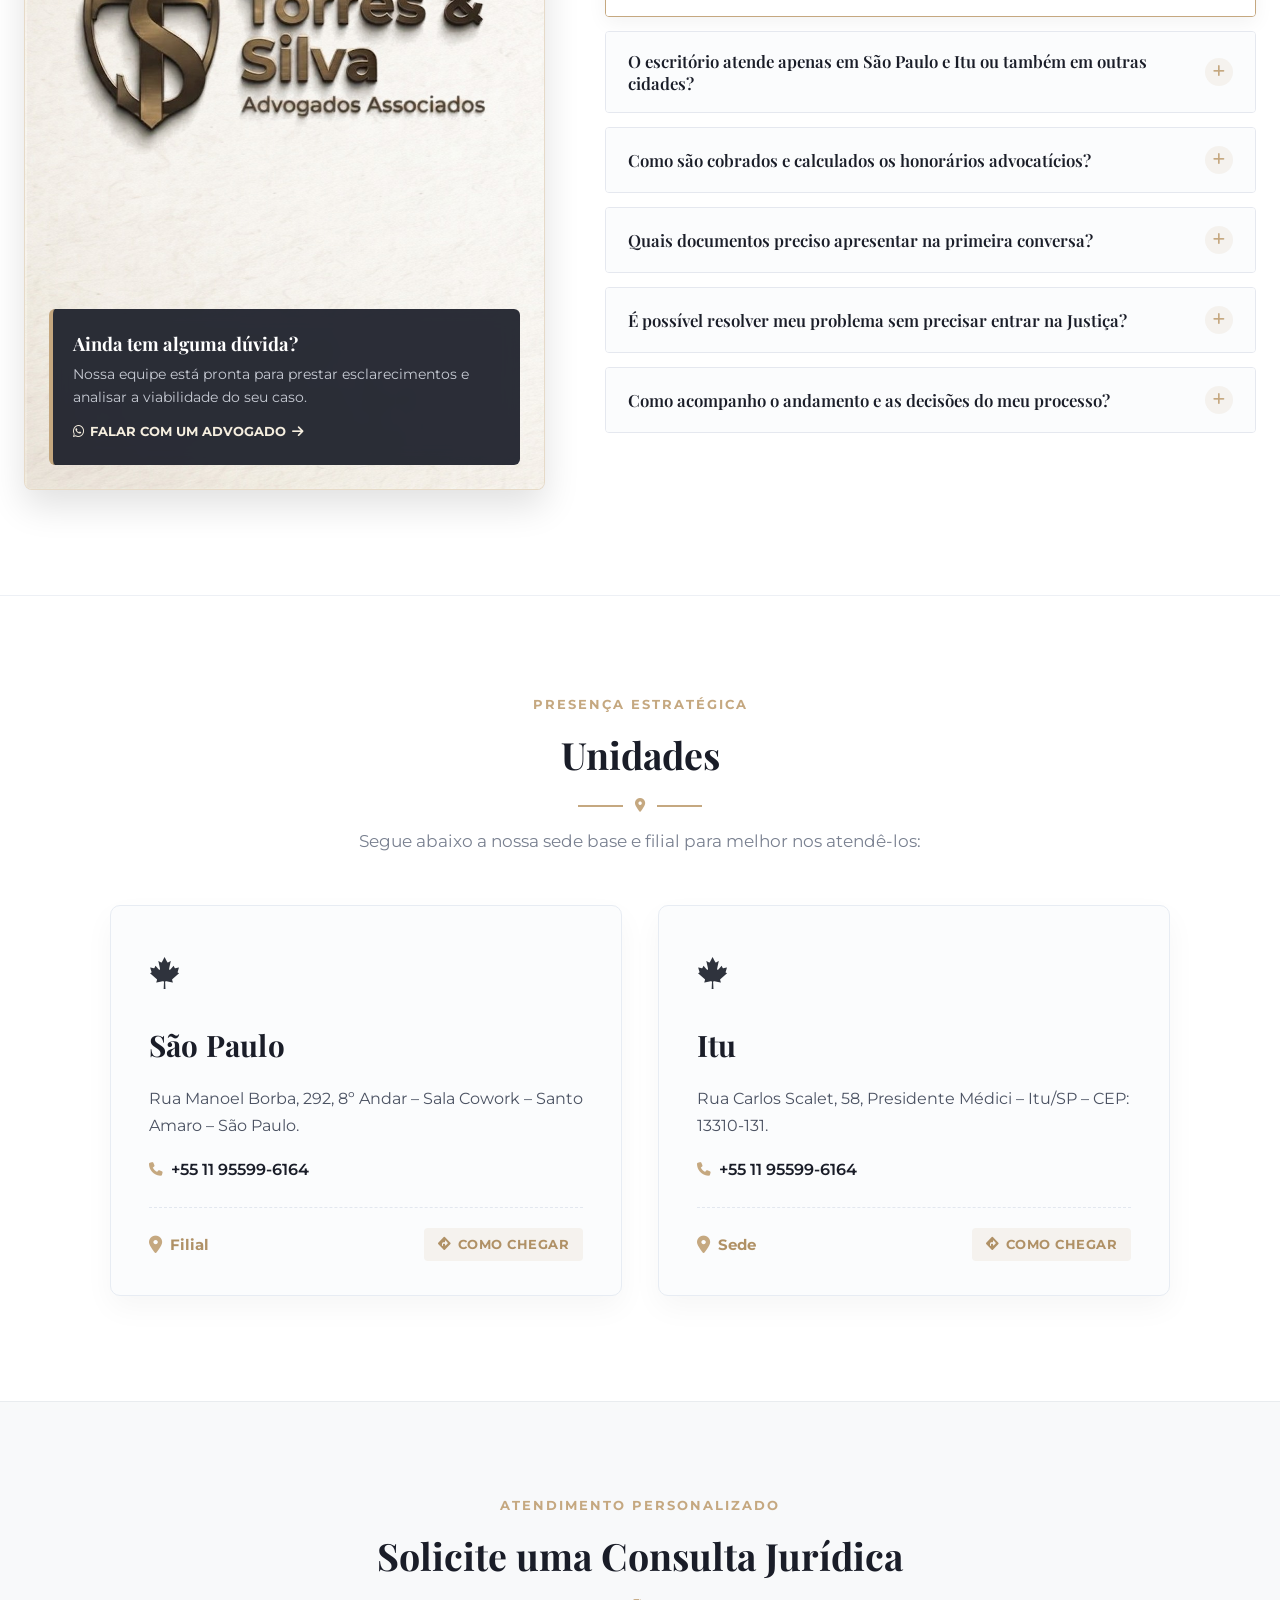
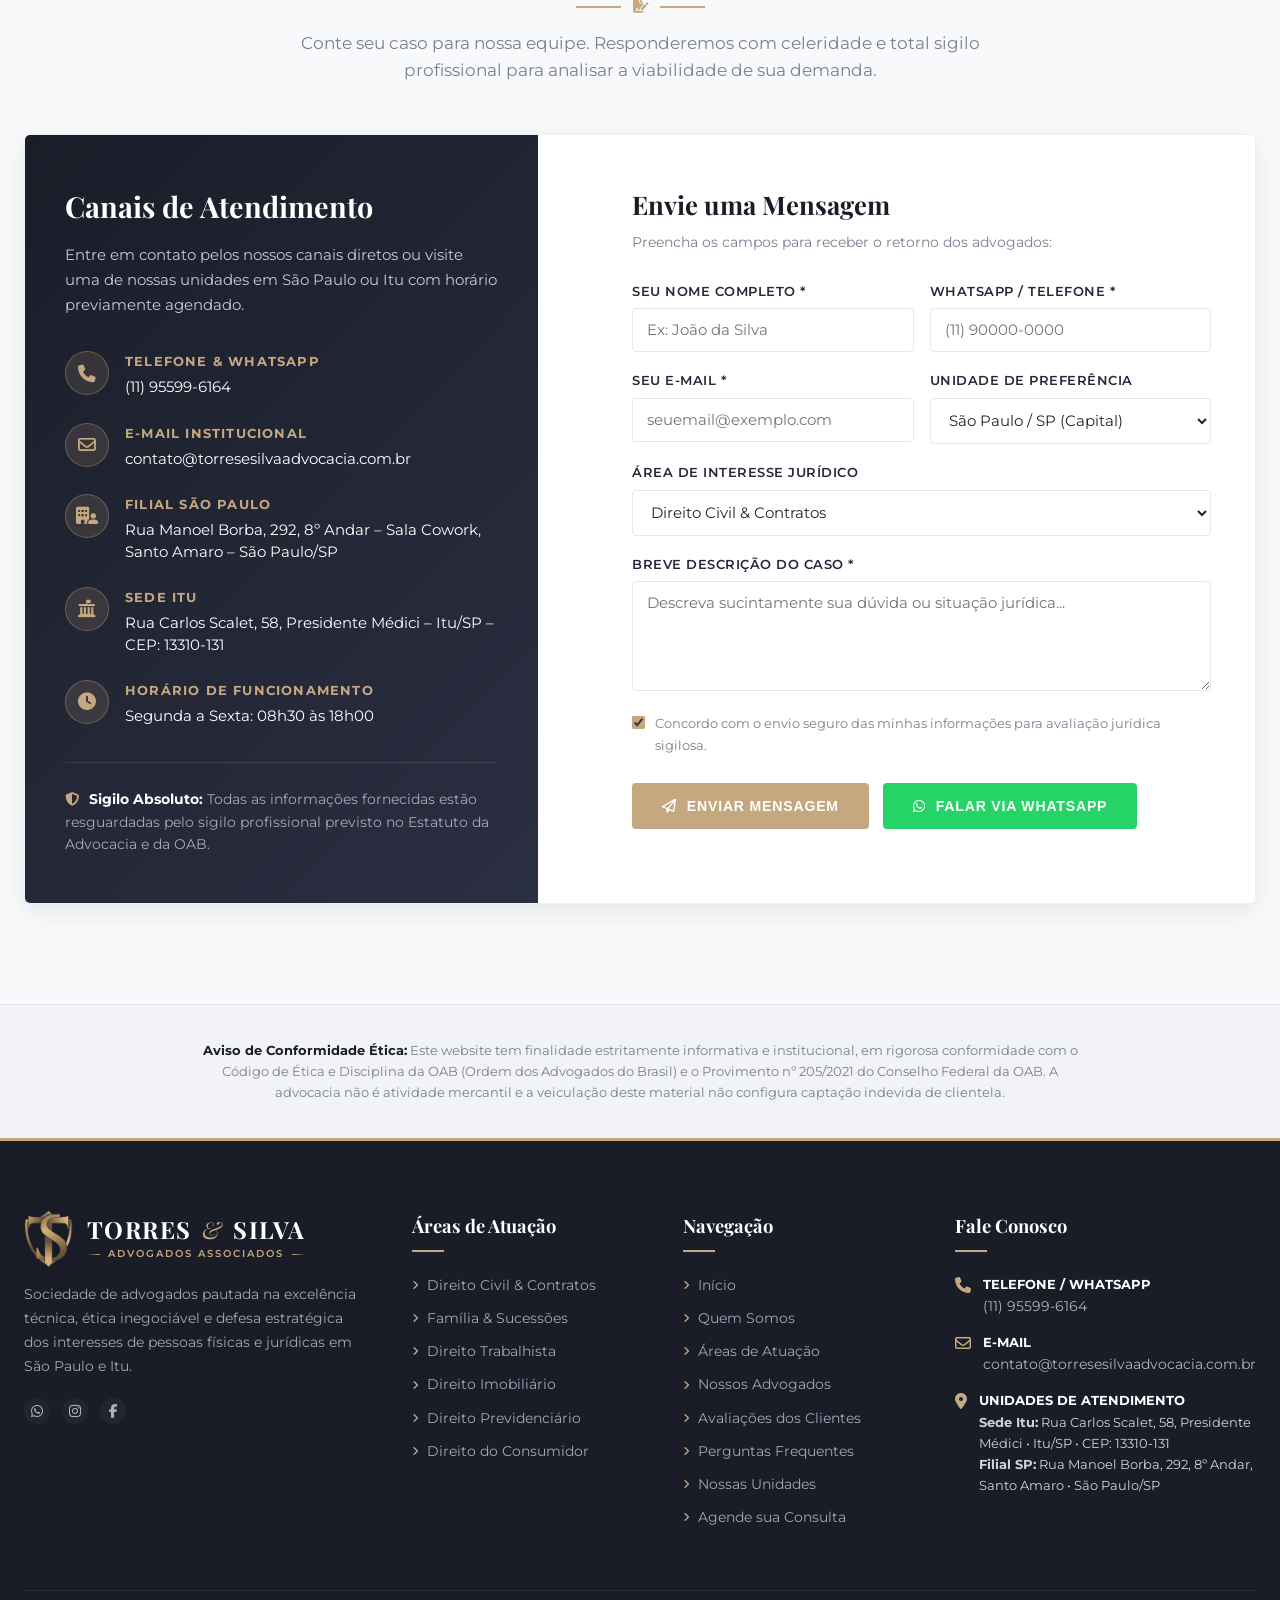
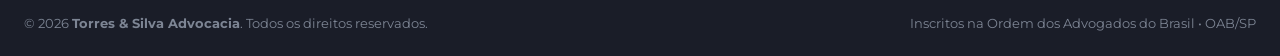
==== commit bbd40c1a: "Substitui logo no cabecalho e card de Duvidas pela versao limpa 3D sem marca d'agua" ====
--- a/index.html
+++ b/index.html
@@ -131,7 +131,7 @@
       <nav class="navbar">
         <!-- Logo Oficial TS -->
         <a href="#inicio" class="site-logo" title="Torres & Silva Advogados Associados">
-          <img src="assets/images/logo-header-official.png?v=2.0" alt="Torres & Silva Advogados Associados" class="logo-header-img">
+          <img src="assets/images/logo-header-clean.png?v=3.0" alt="Torres & Silva Advogados Associados" class="logo-header-img">
         </a>
 
         <!-- Menu Desktop -->
@@ -826,7 +826,7 @@
           <!-- Coluna Esquerda: Imagem e Card Flutuante de Contato Rápido -->
           <div class="faq-image-side">
             <div class="faq-image-card">
-              <img src="assets/images/faq-logo-card.jpg?v=1.0" alt="Torres & Silva Advocacia - Assessoria Jurídica de Excelência">
+              <img src="assets/images/faq-logo-card.jpg?v=2.0" alt="Torres & Silva Advocacia - Assessoria Jurídica de Excelência">
               <div class="faq-badge-floating">
                 <h4>Ainda tem alguma dúvida?</h4>
                 <p>Nossa equipe está pronta para prestar esclarecimentos e analisar a viabilidade do seu caso.</p>
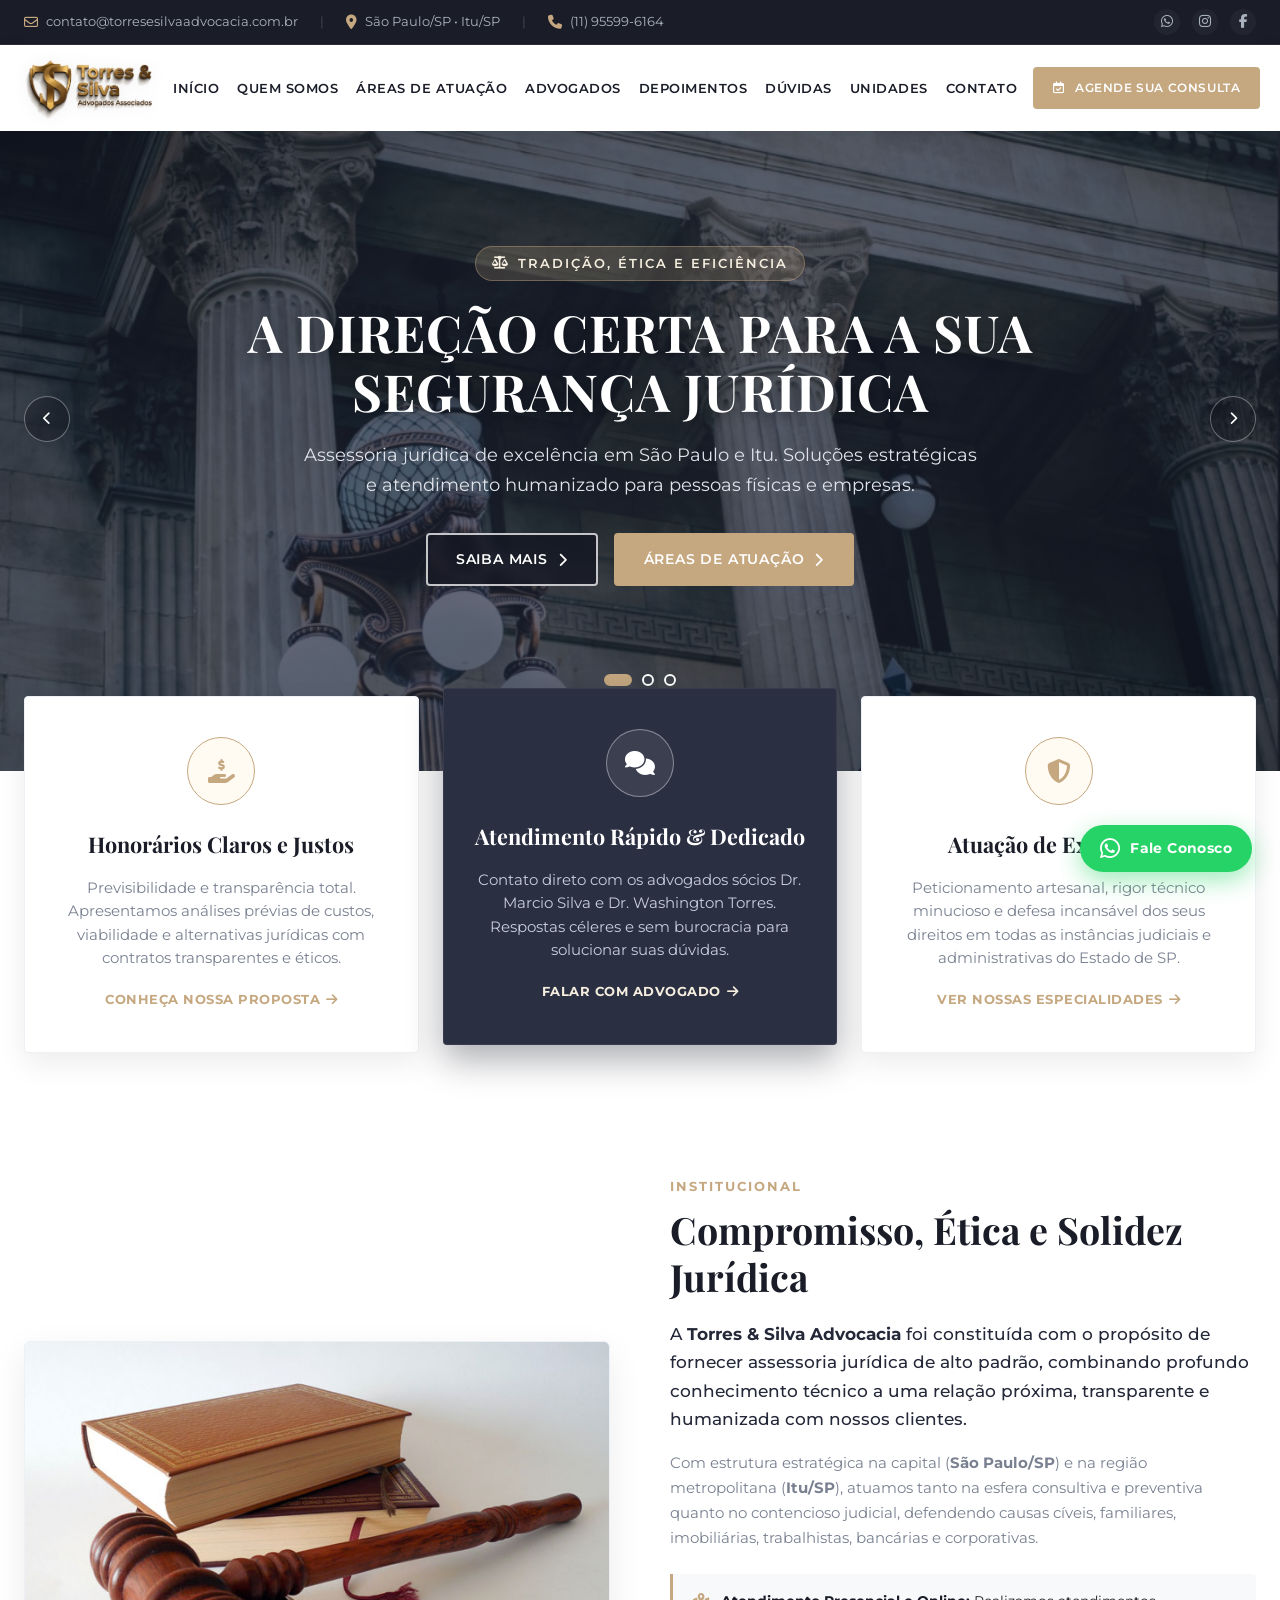
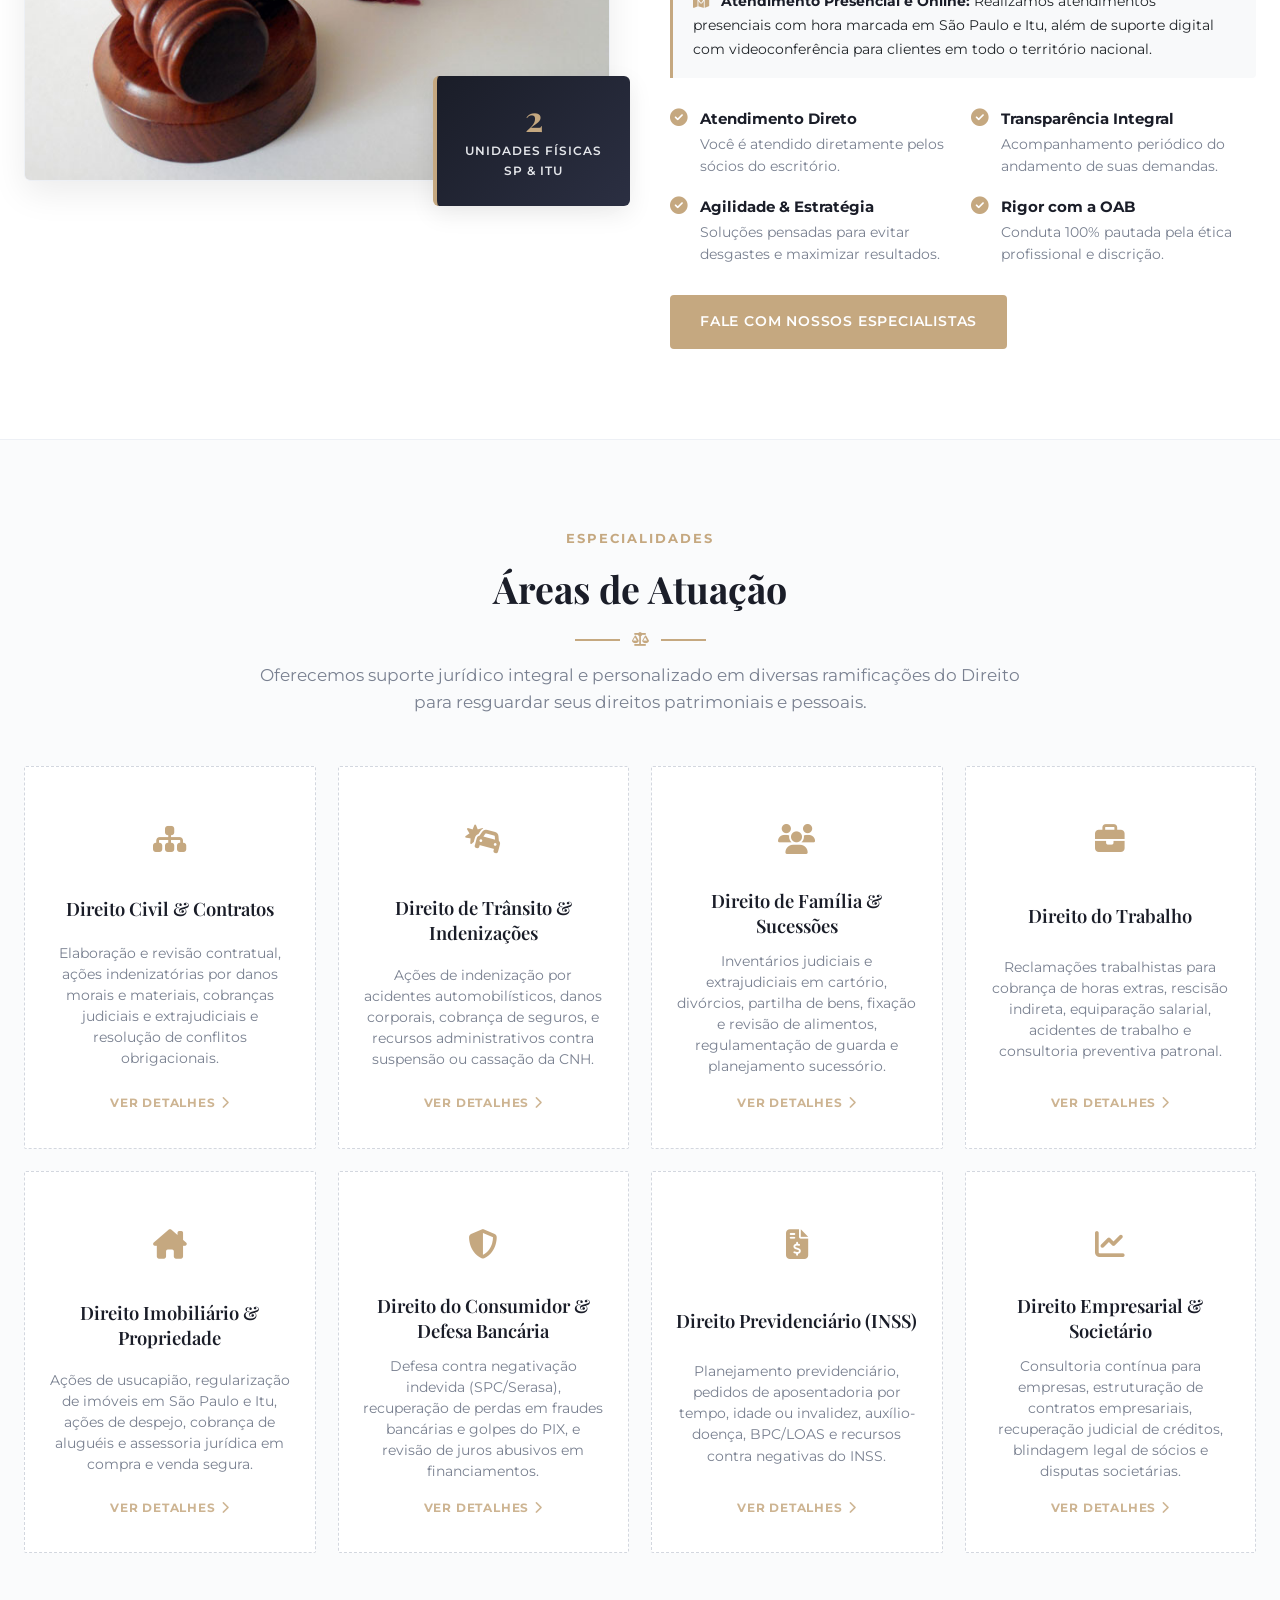
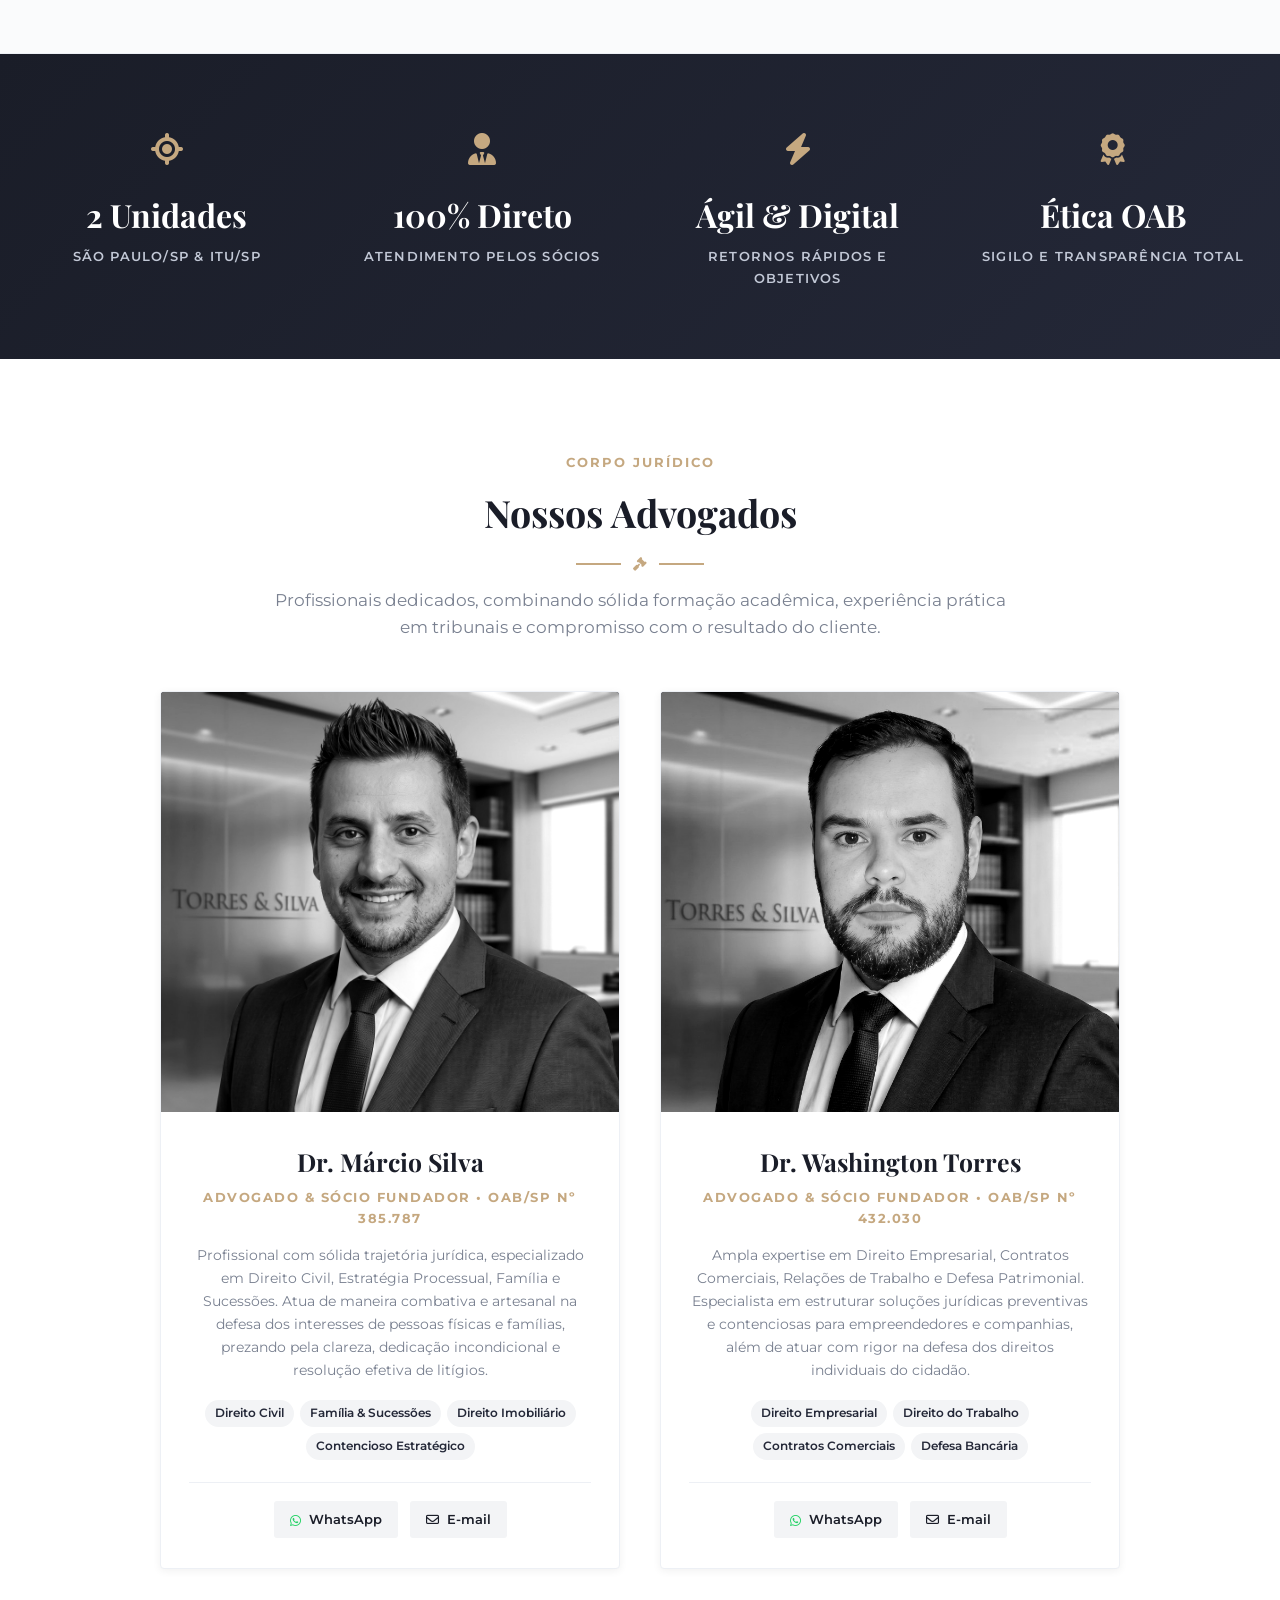
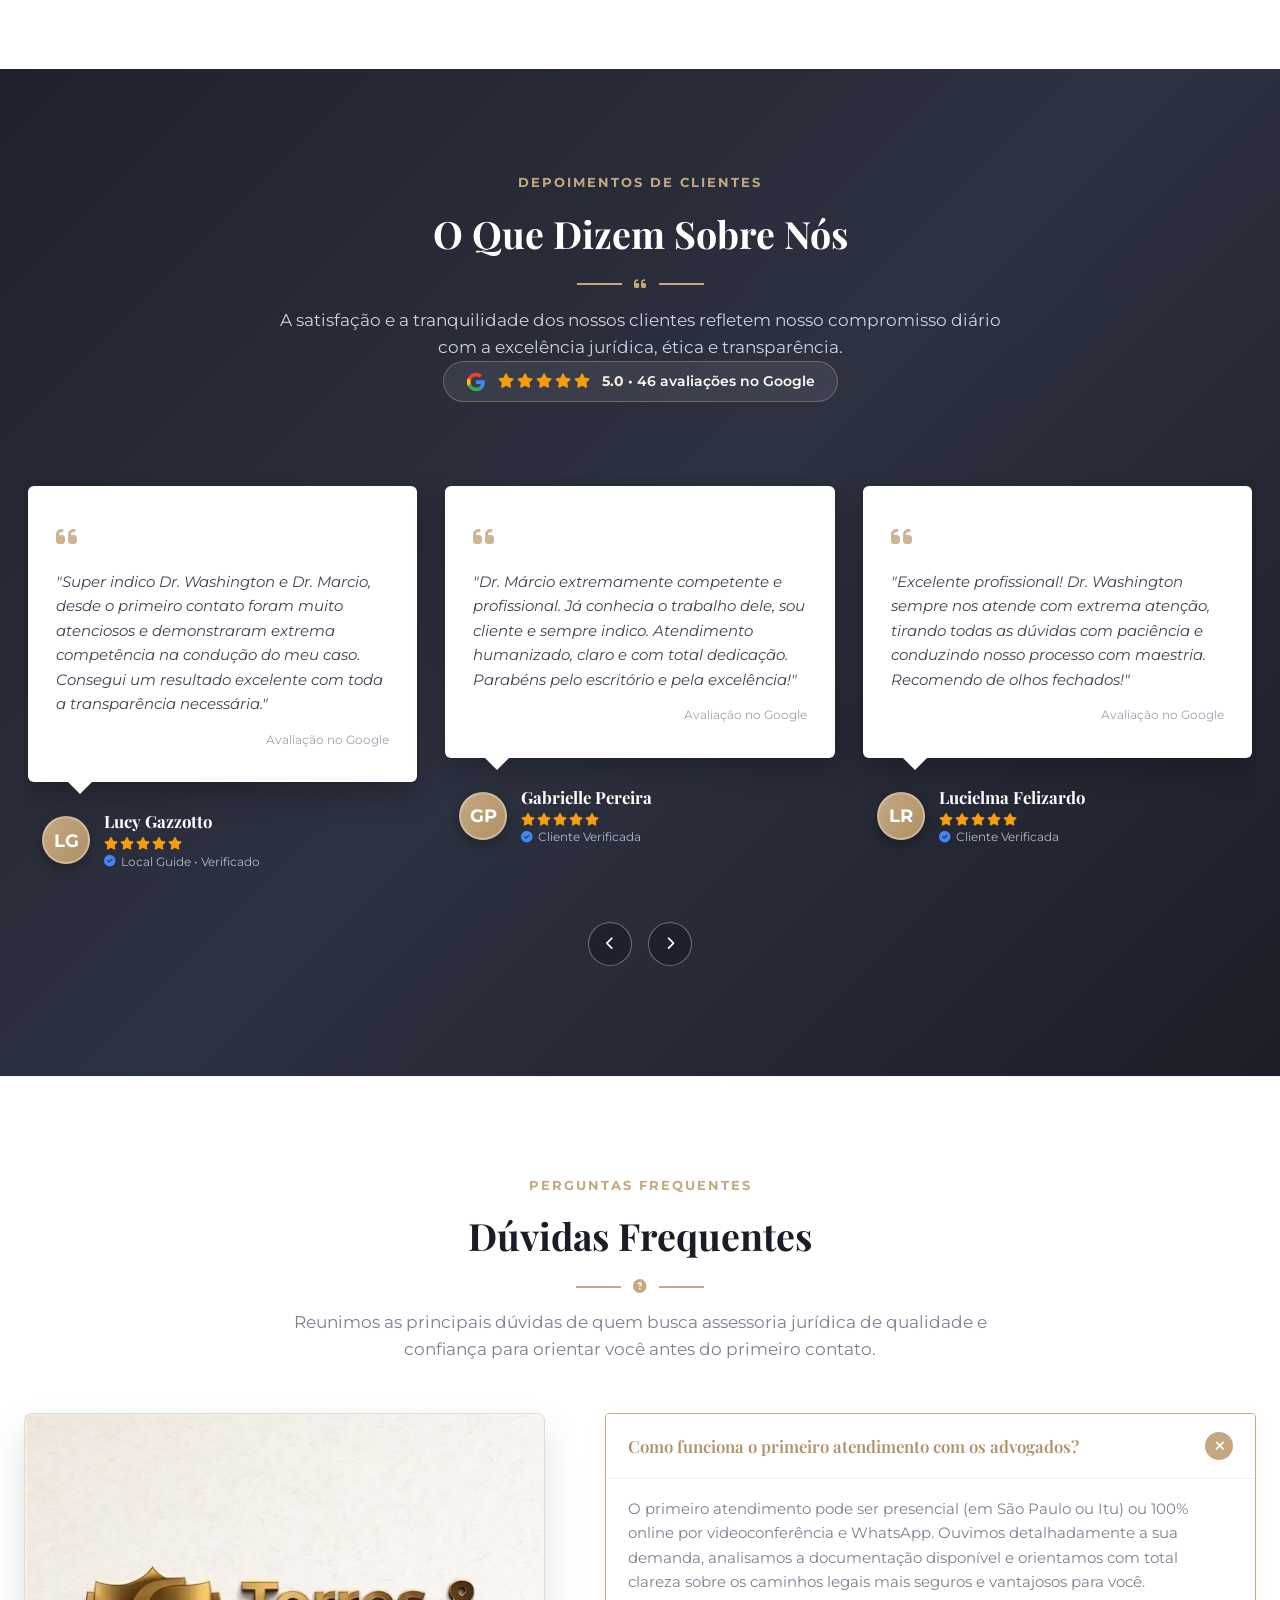
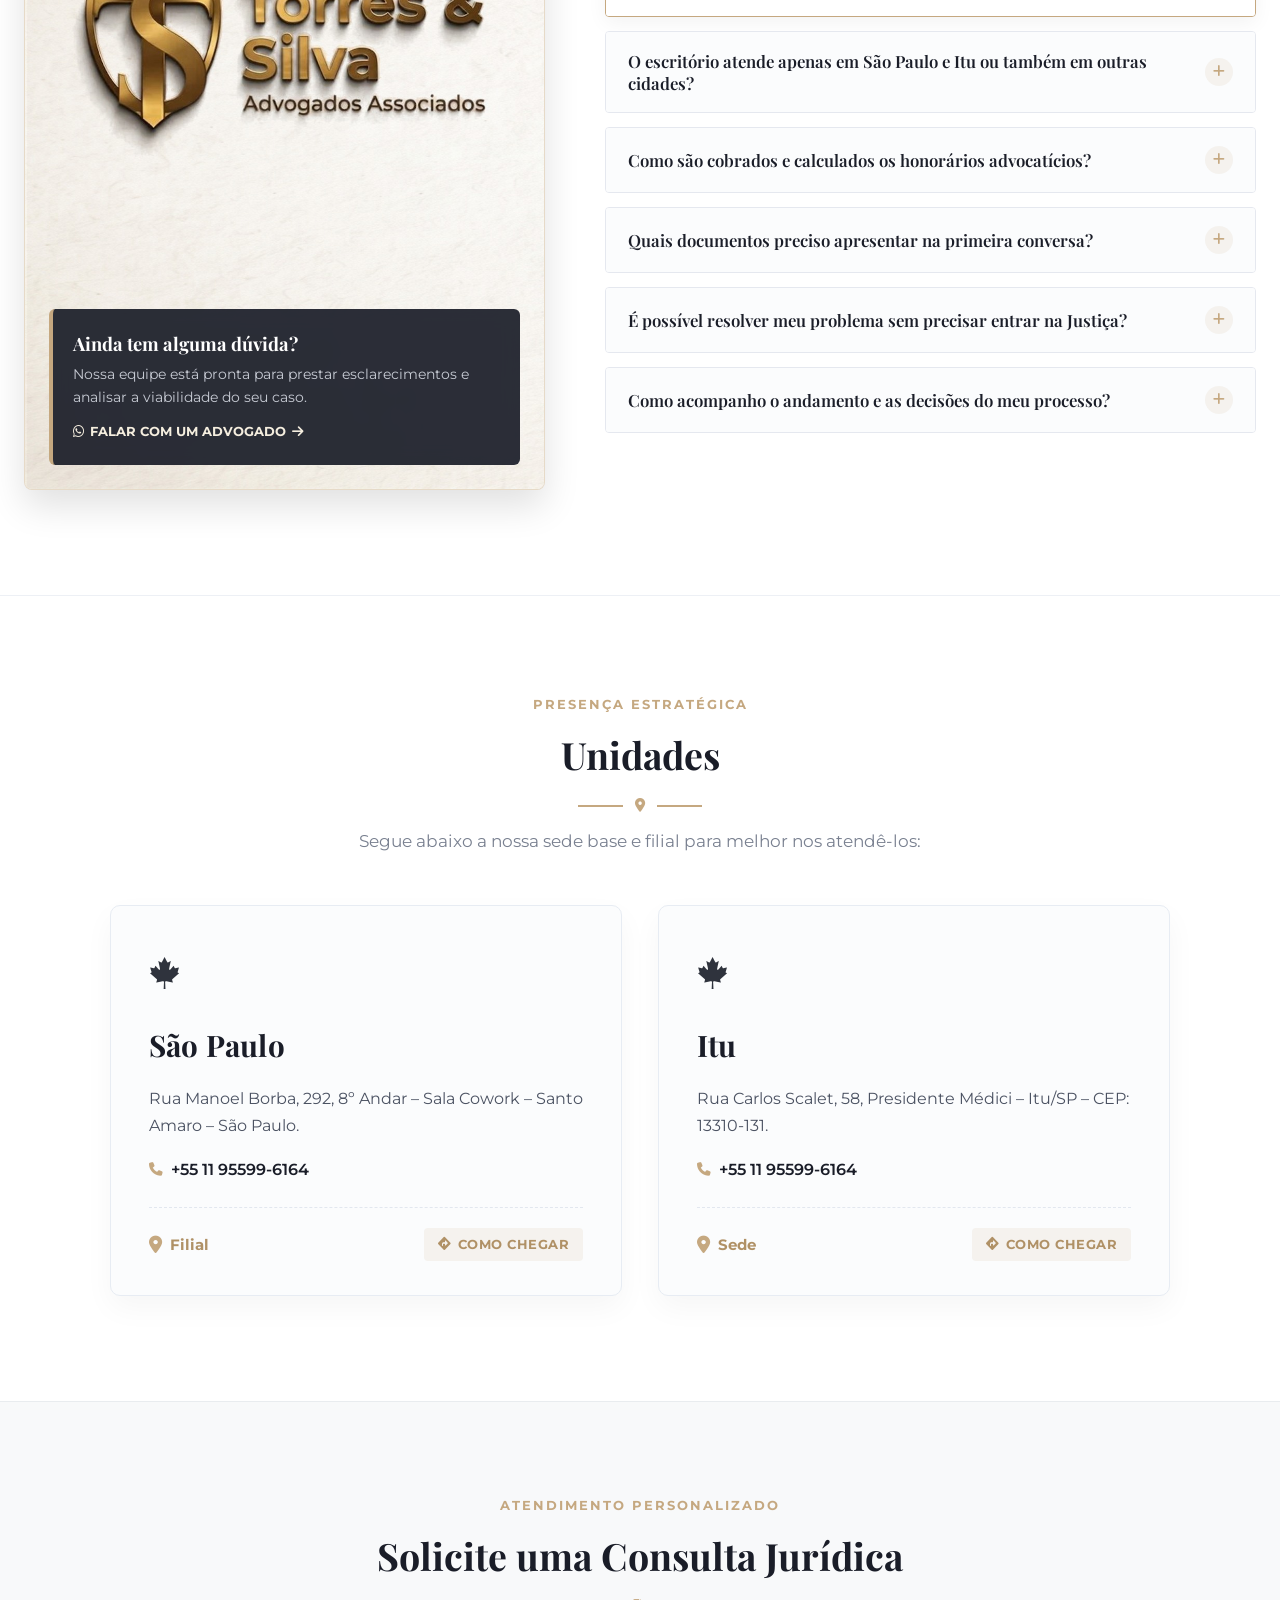
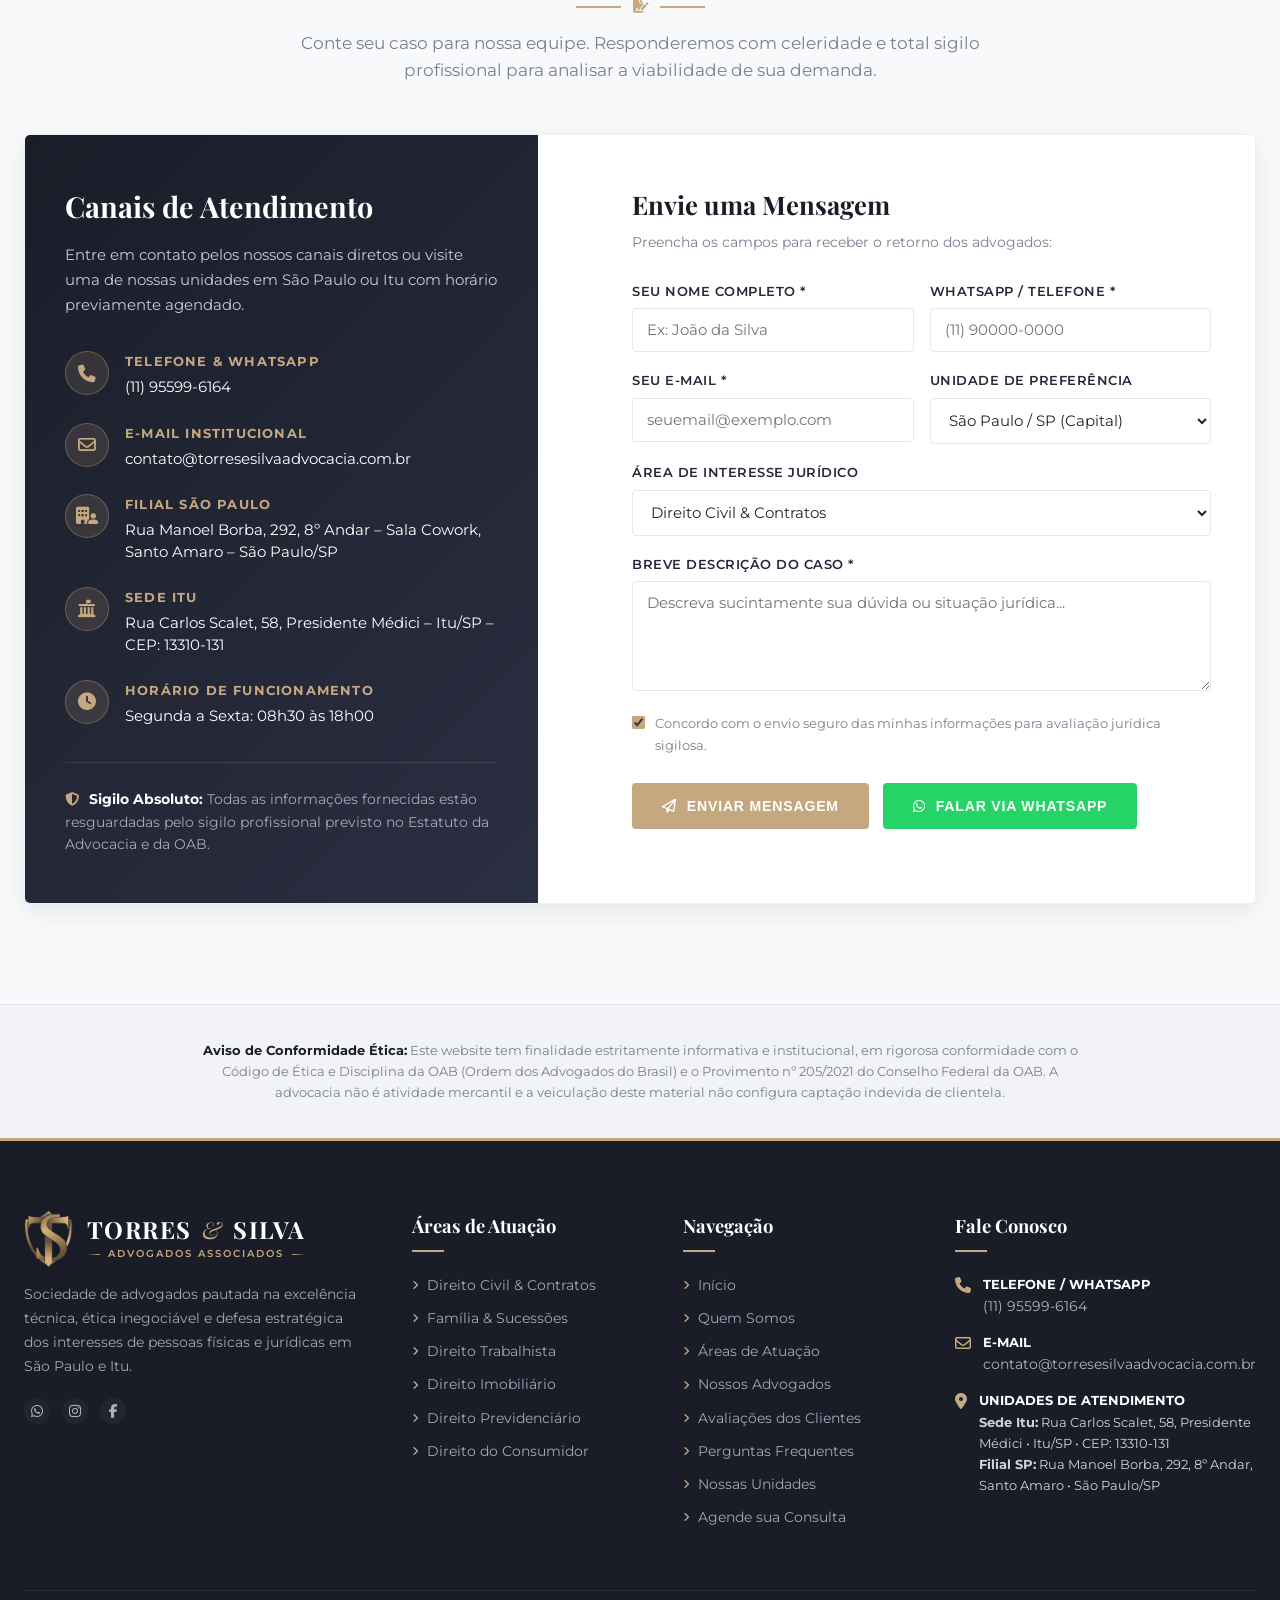
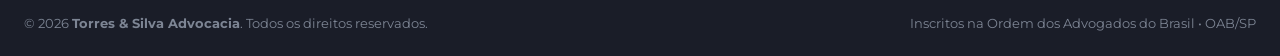
==== commit 0840f070: "Atualiza logo no cabecalho e card de Duvidas com versao mais dourada" ====
--- a/index.html
+++ b/index.html
@@ -131,7 +131,7 @@
       <nav class="navbar">
         <!-- Logo Oficial TS -->
         <a href="#inicio" class="site-logo" title="Torres & Silva Advogados Associados">
-          <img src="assets/images/logo-header-clean.png?v=3.0" alt="Torres & Silva Advogados Associados" class="logo-header-img">
+          <img src="assets/images/logo-header-clean.png?v=4.0" alt="Torres & Silva Advogados Associados" class="logo-header-img">
         </a>
 
         <!-- Menu Desktop -->
@@ -826,7 +826,7 @@
           <!-- Coluna Esquerda: Imagem e Card Flutuante de Contato Rápido -->
           <div class="faq-image-side">
             <div class="faq-image-card">
-              <img src="assets/images/faq-logo-card.jpg?v=2.0" alt="Torres & Silva Advocacia - Assessoria Jurídica de Excelência">
+              <img src="assets/images/faq-logo-card.jpg?v=3.0" alt="Torres & Silva Advocacia - Assessoria Jurídica de Excelência">
               <div class="faq-badge-floating">
                 <h4>Ainda tem alguma dúvida?</h4>
                 <p>Nossa equipe está pronta para prestar esclarecimentos e analisar a viabilidade do seu caso.</p>
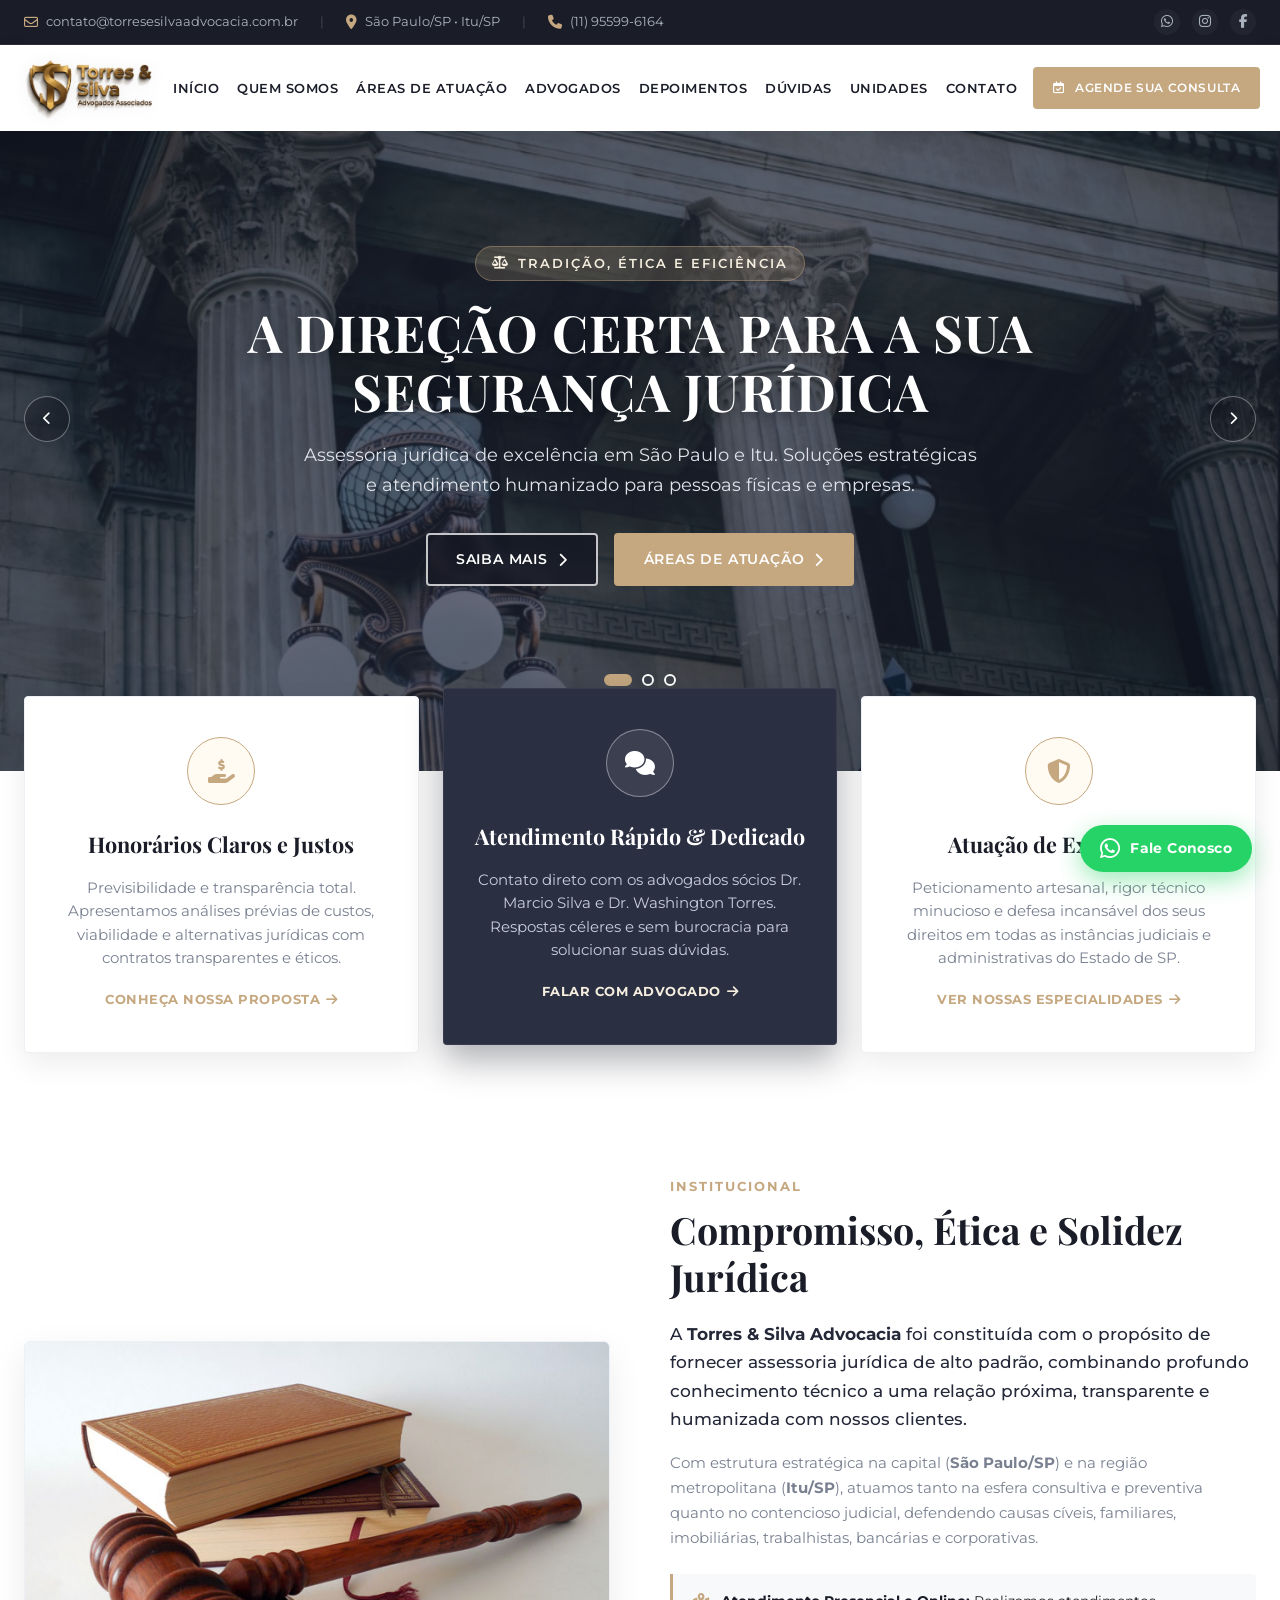
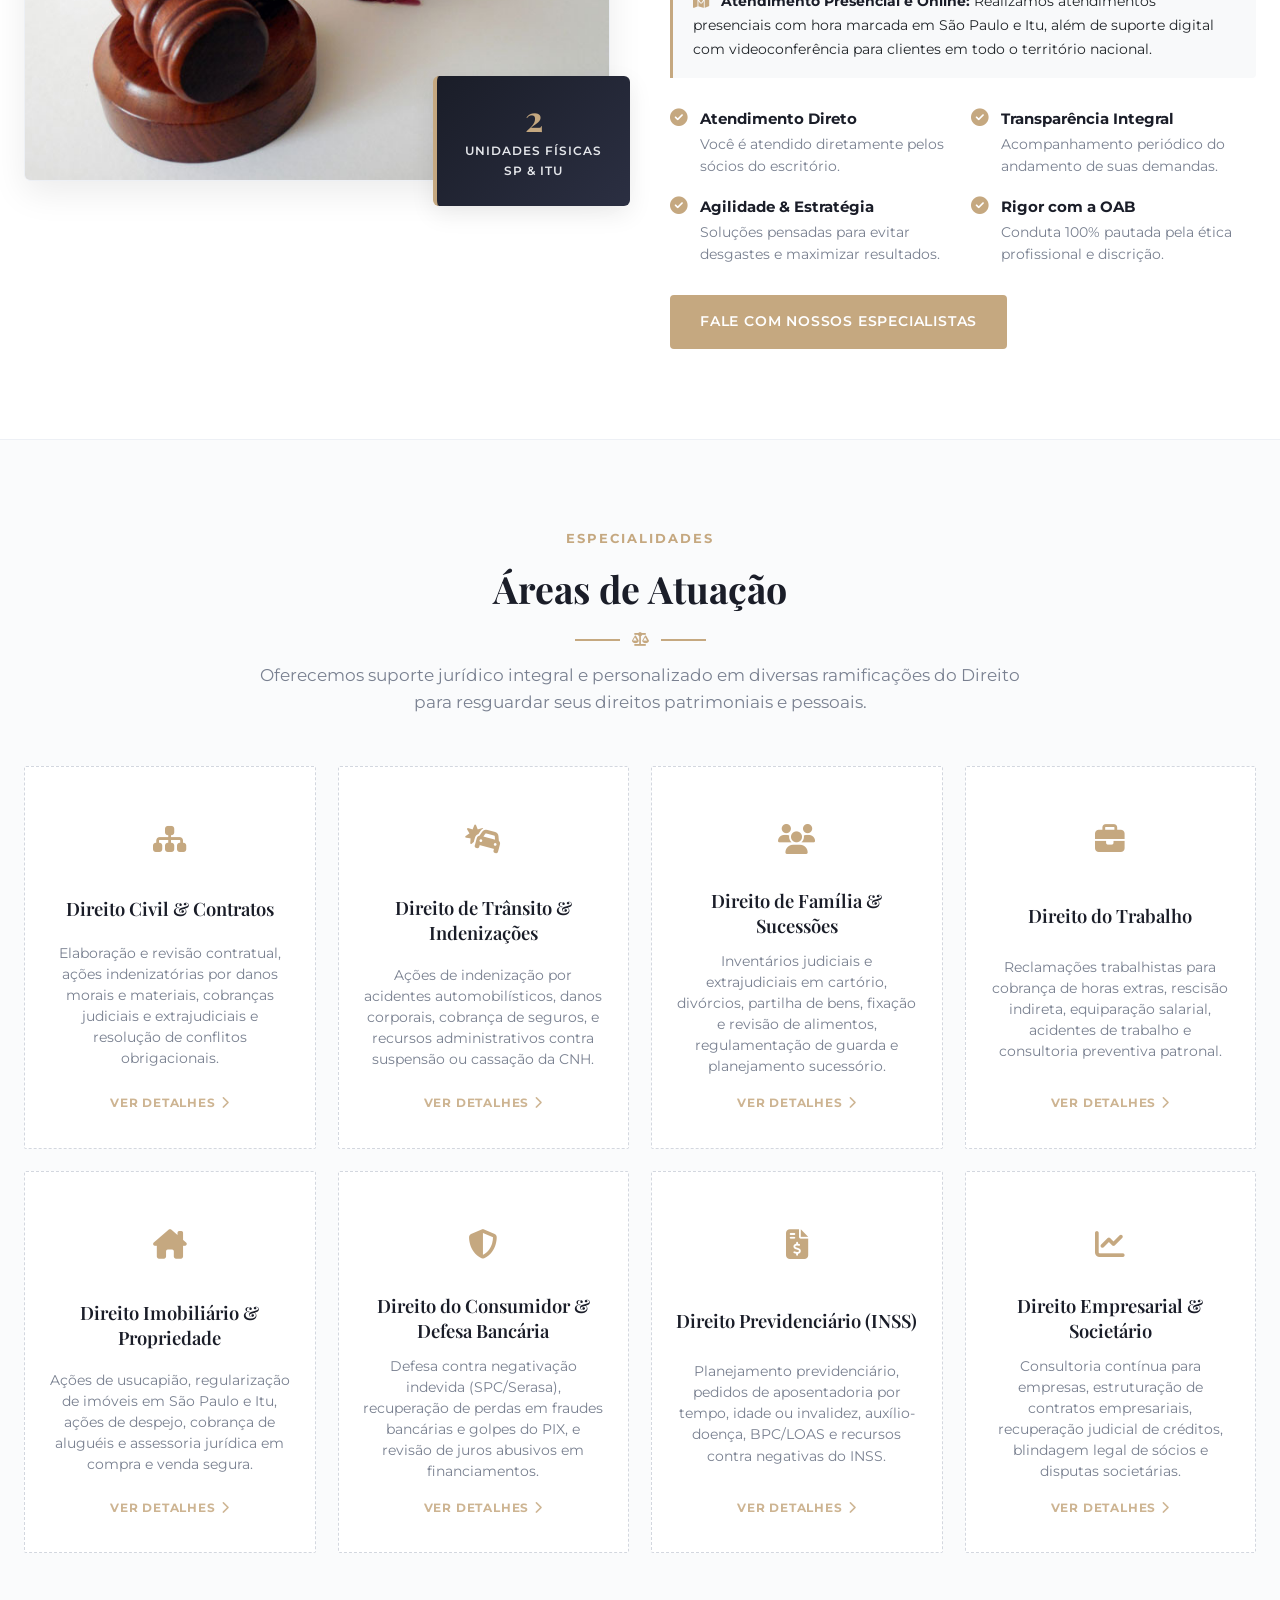
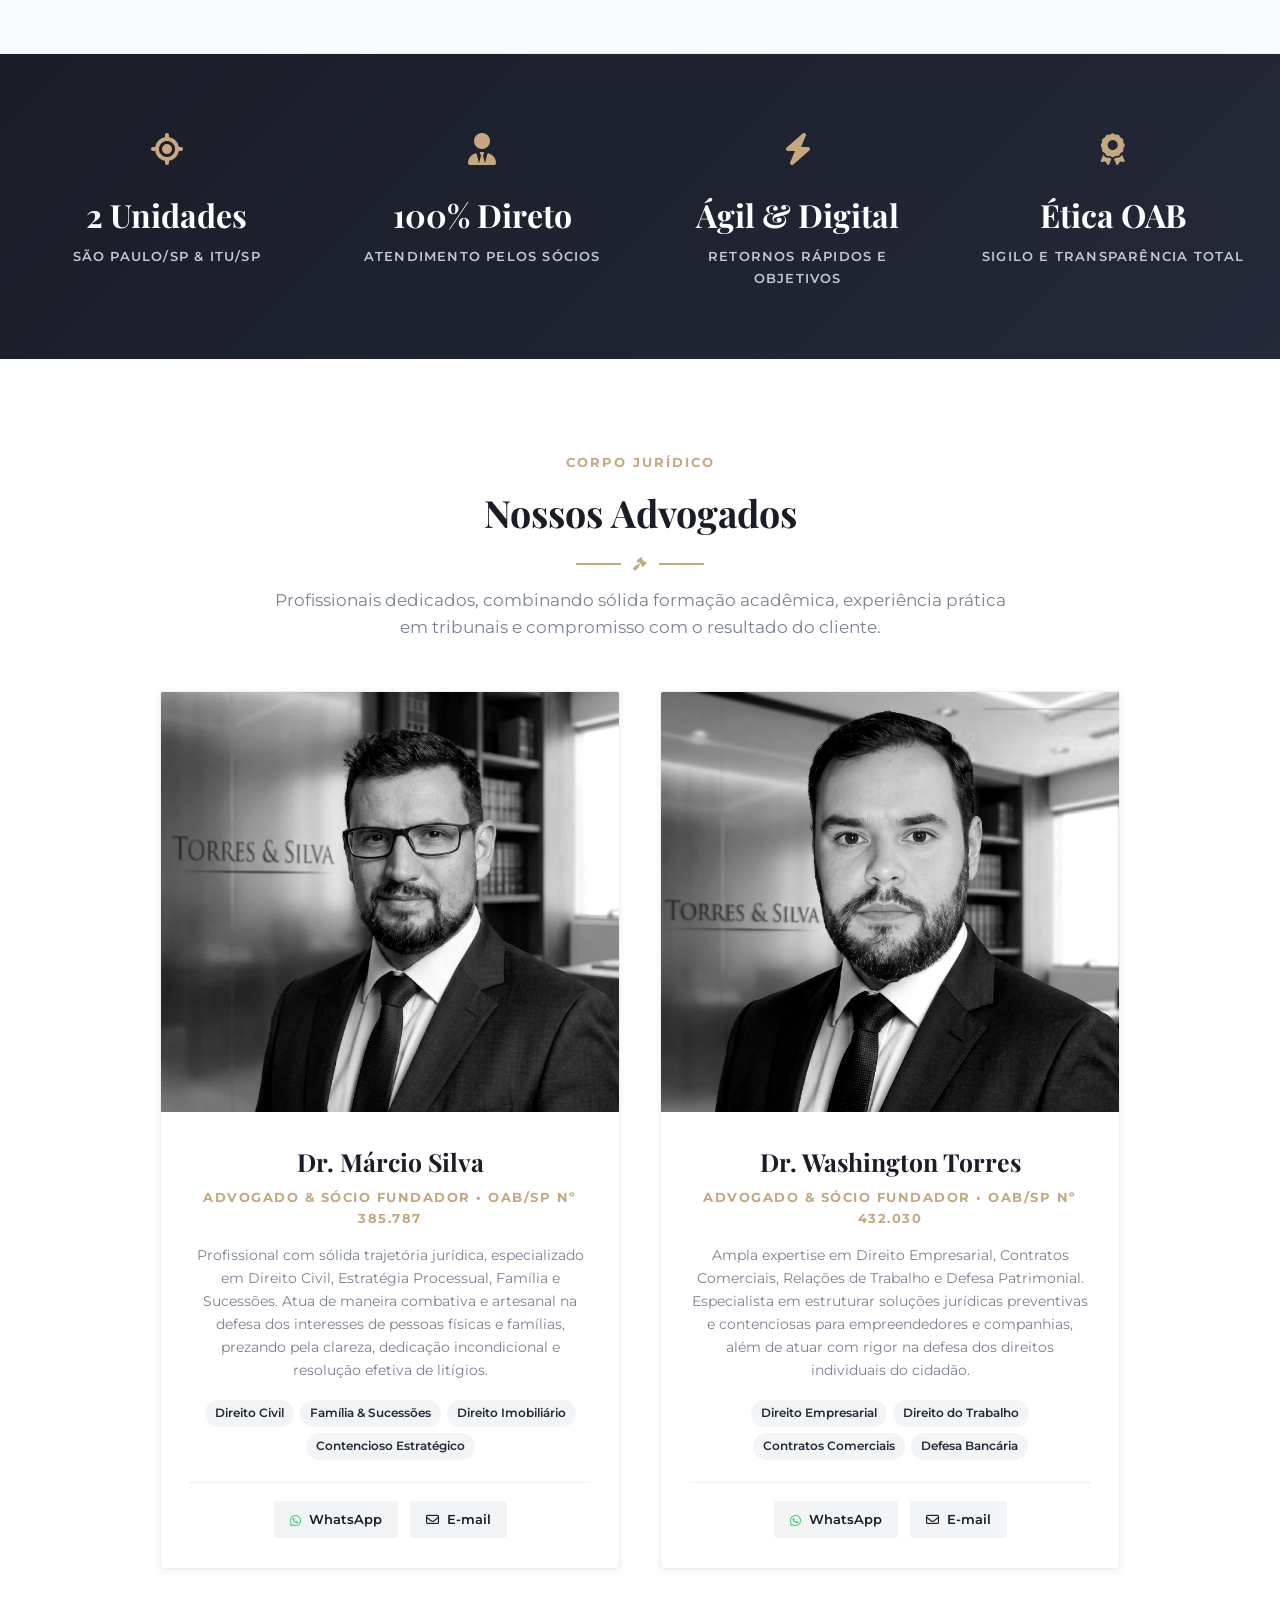
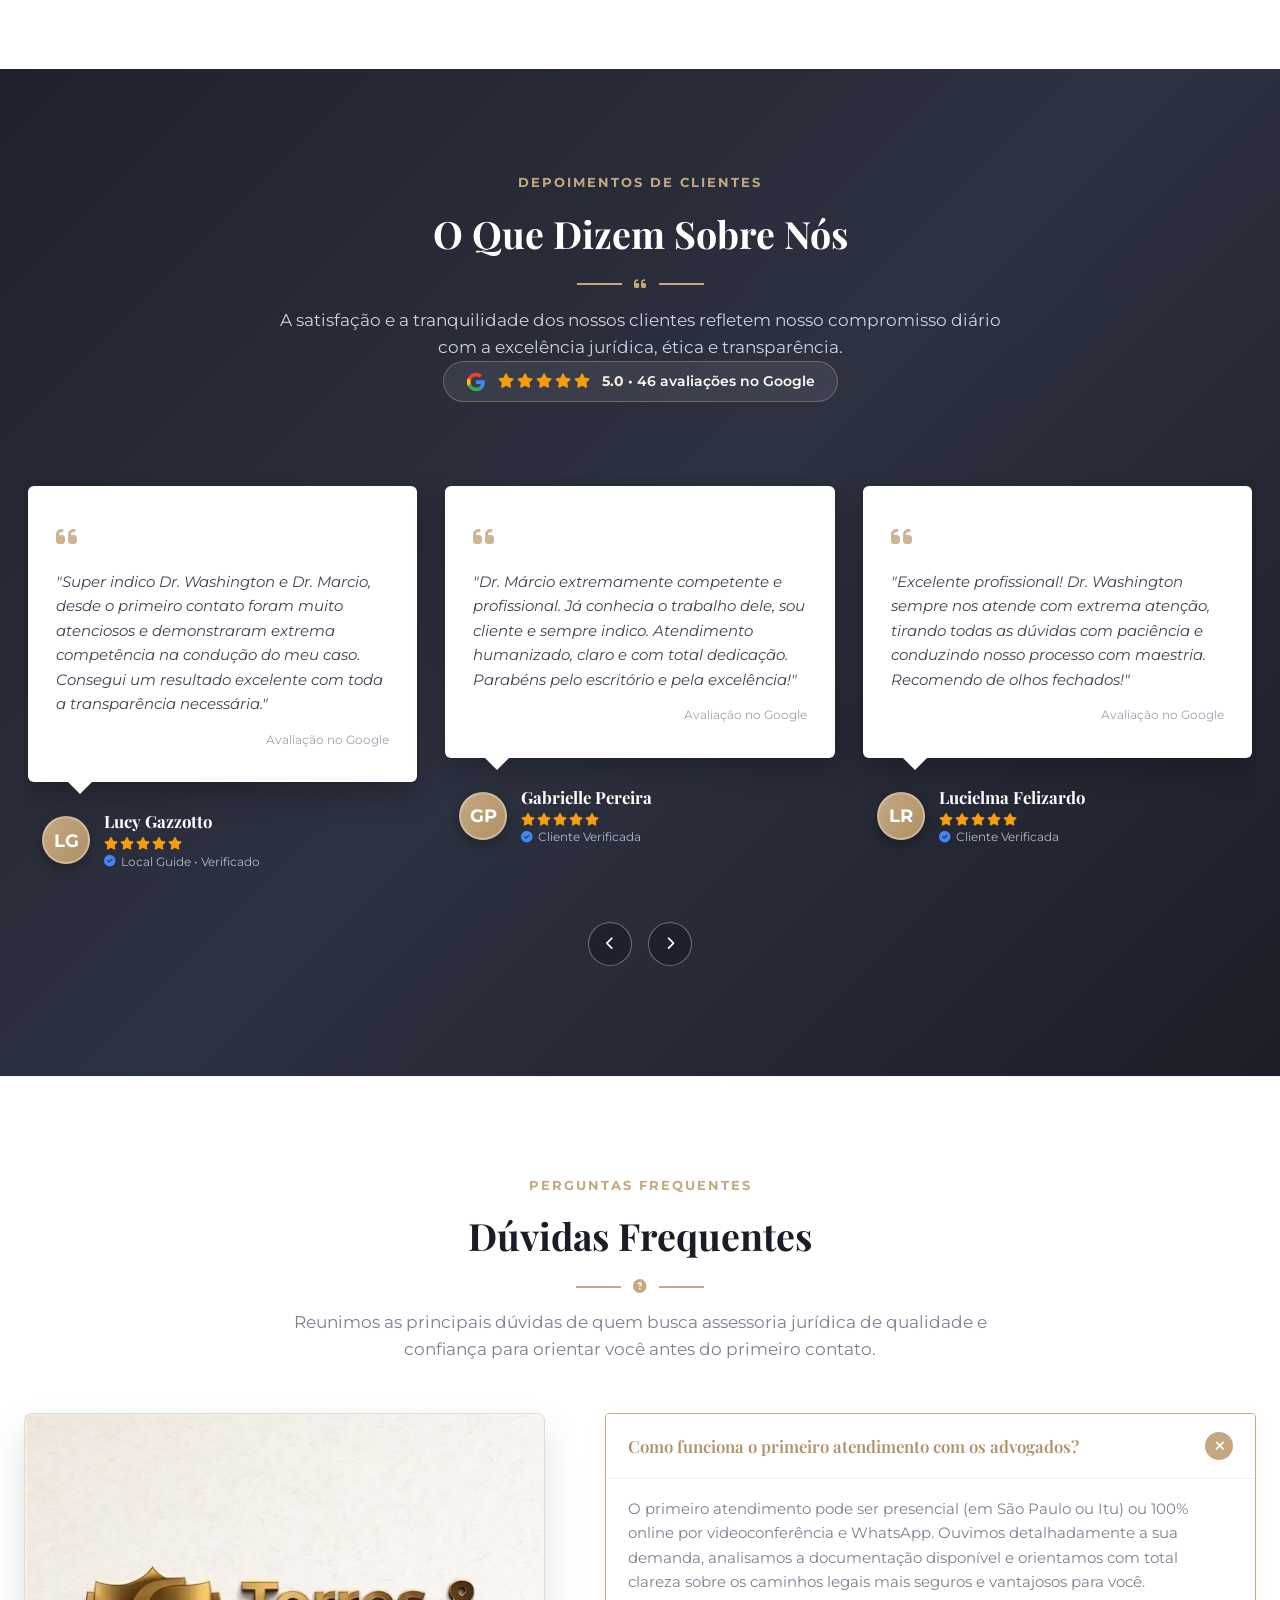
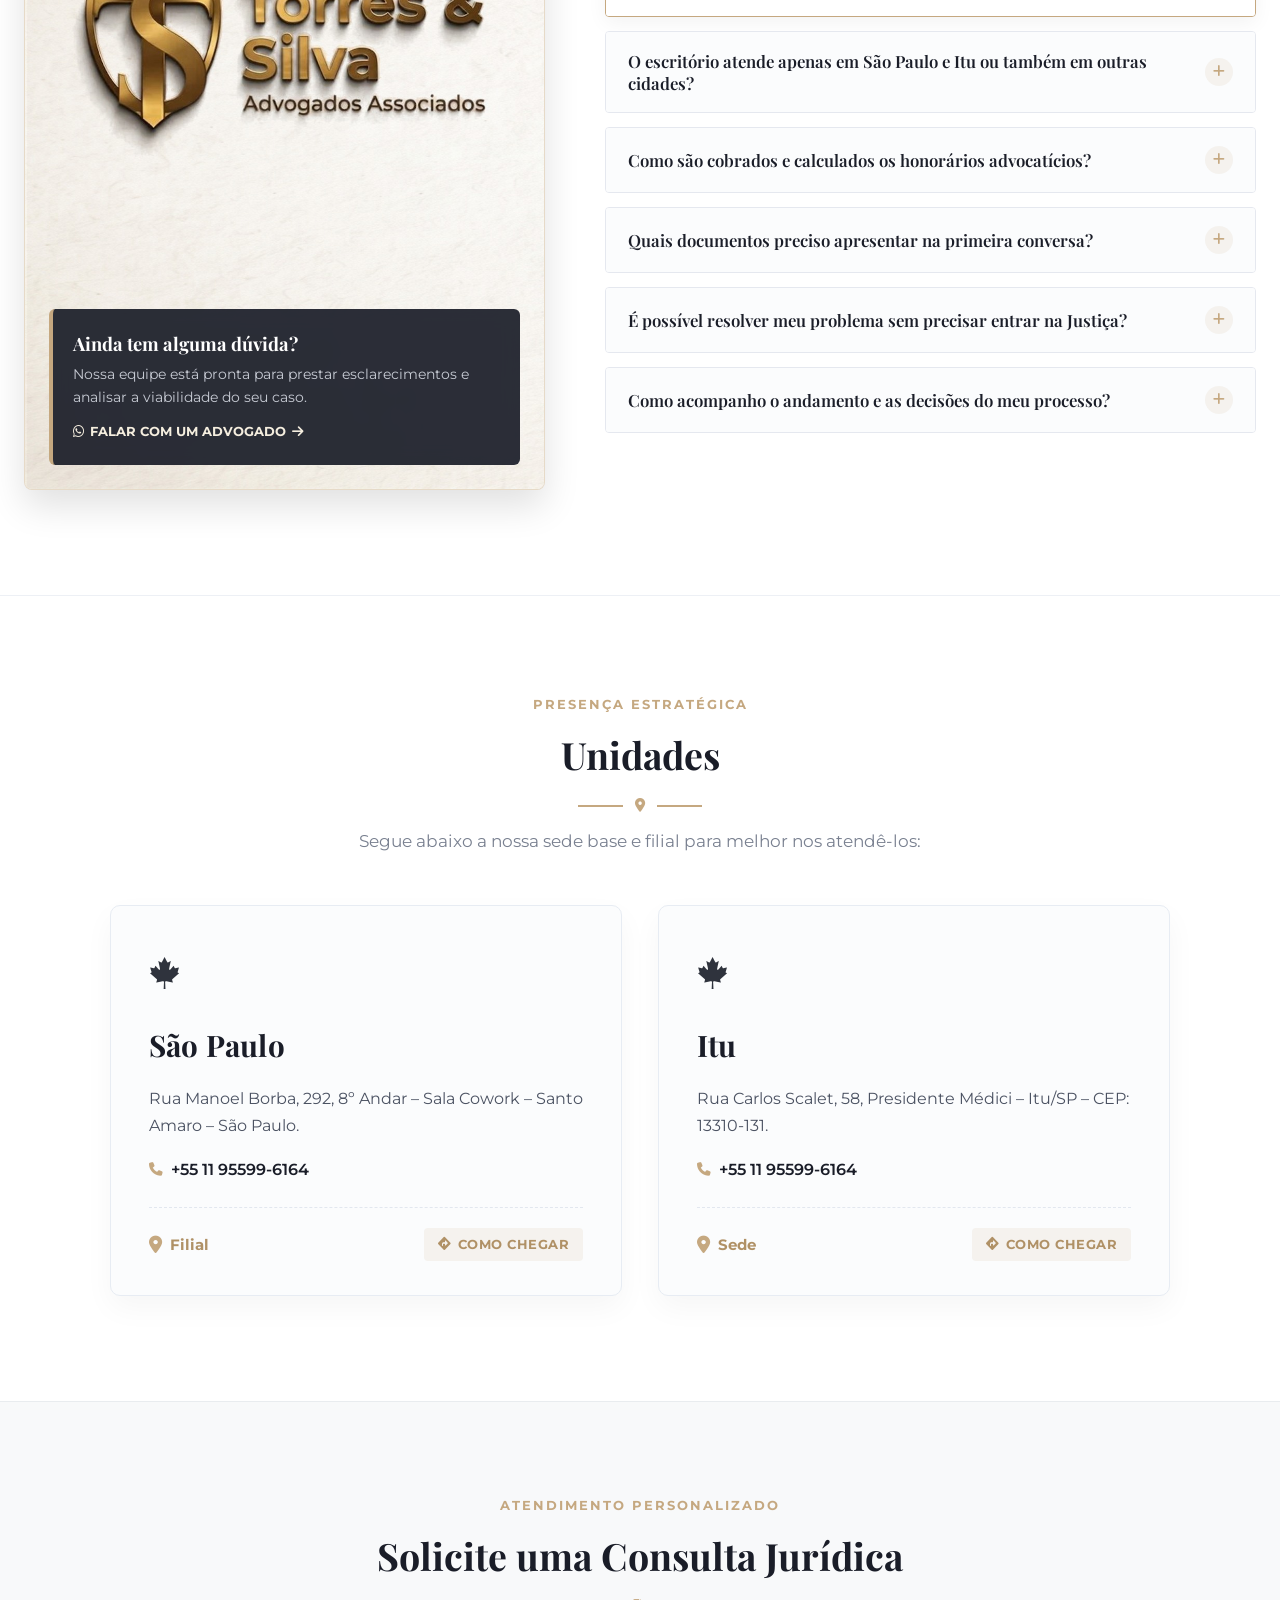
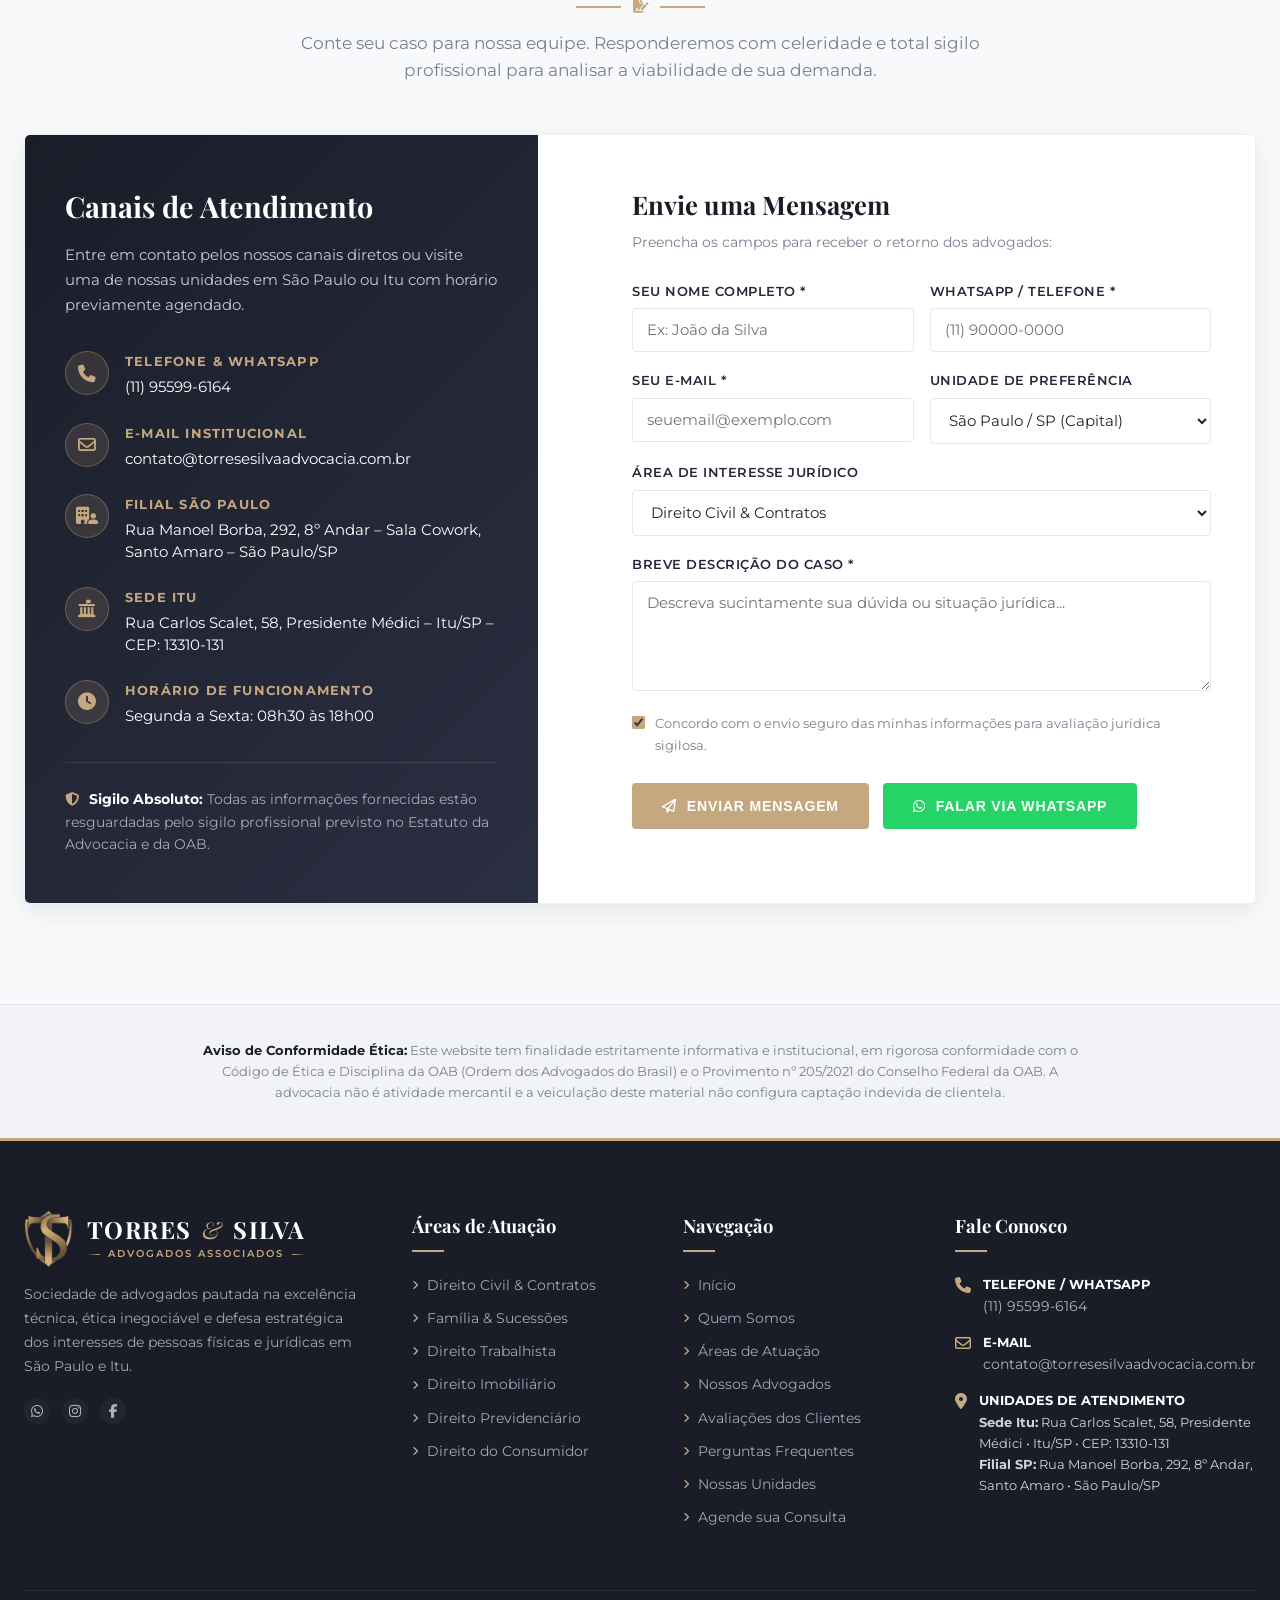
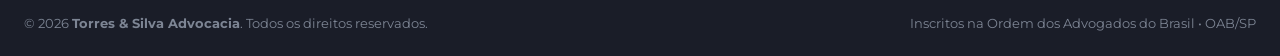
==== commit ee1253a5: "Atualiza foto oficial do Dr. Marcio Silva" ====
--- a/index.html
+++ b/index.html
@@ -522,7 +522,7 @@
           <!-- Advogado 1: Dr. Marcio Silva -->
           <div class="attorney-card">
             <div class="attorney-image-wrap">
-              <img src="assets/images/lawyer-marcio-silva.jpg?v=1.4" alt="Dr. Márcio Silva - Advogado Sócio">
+              <img src="assets/images/lawyer-marcio-silva.jpg?v=2.0" alt="Dr. Márcio Silva - Advogado Sócio">
             </div>
             <div class="attorney-info">
               <h3 class="attorney-name">Dr. Márcio Silva</h3>
